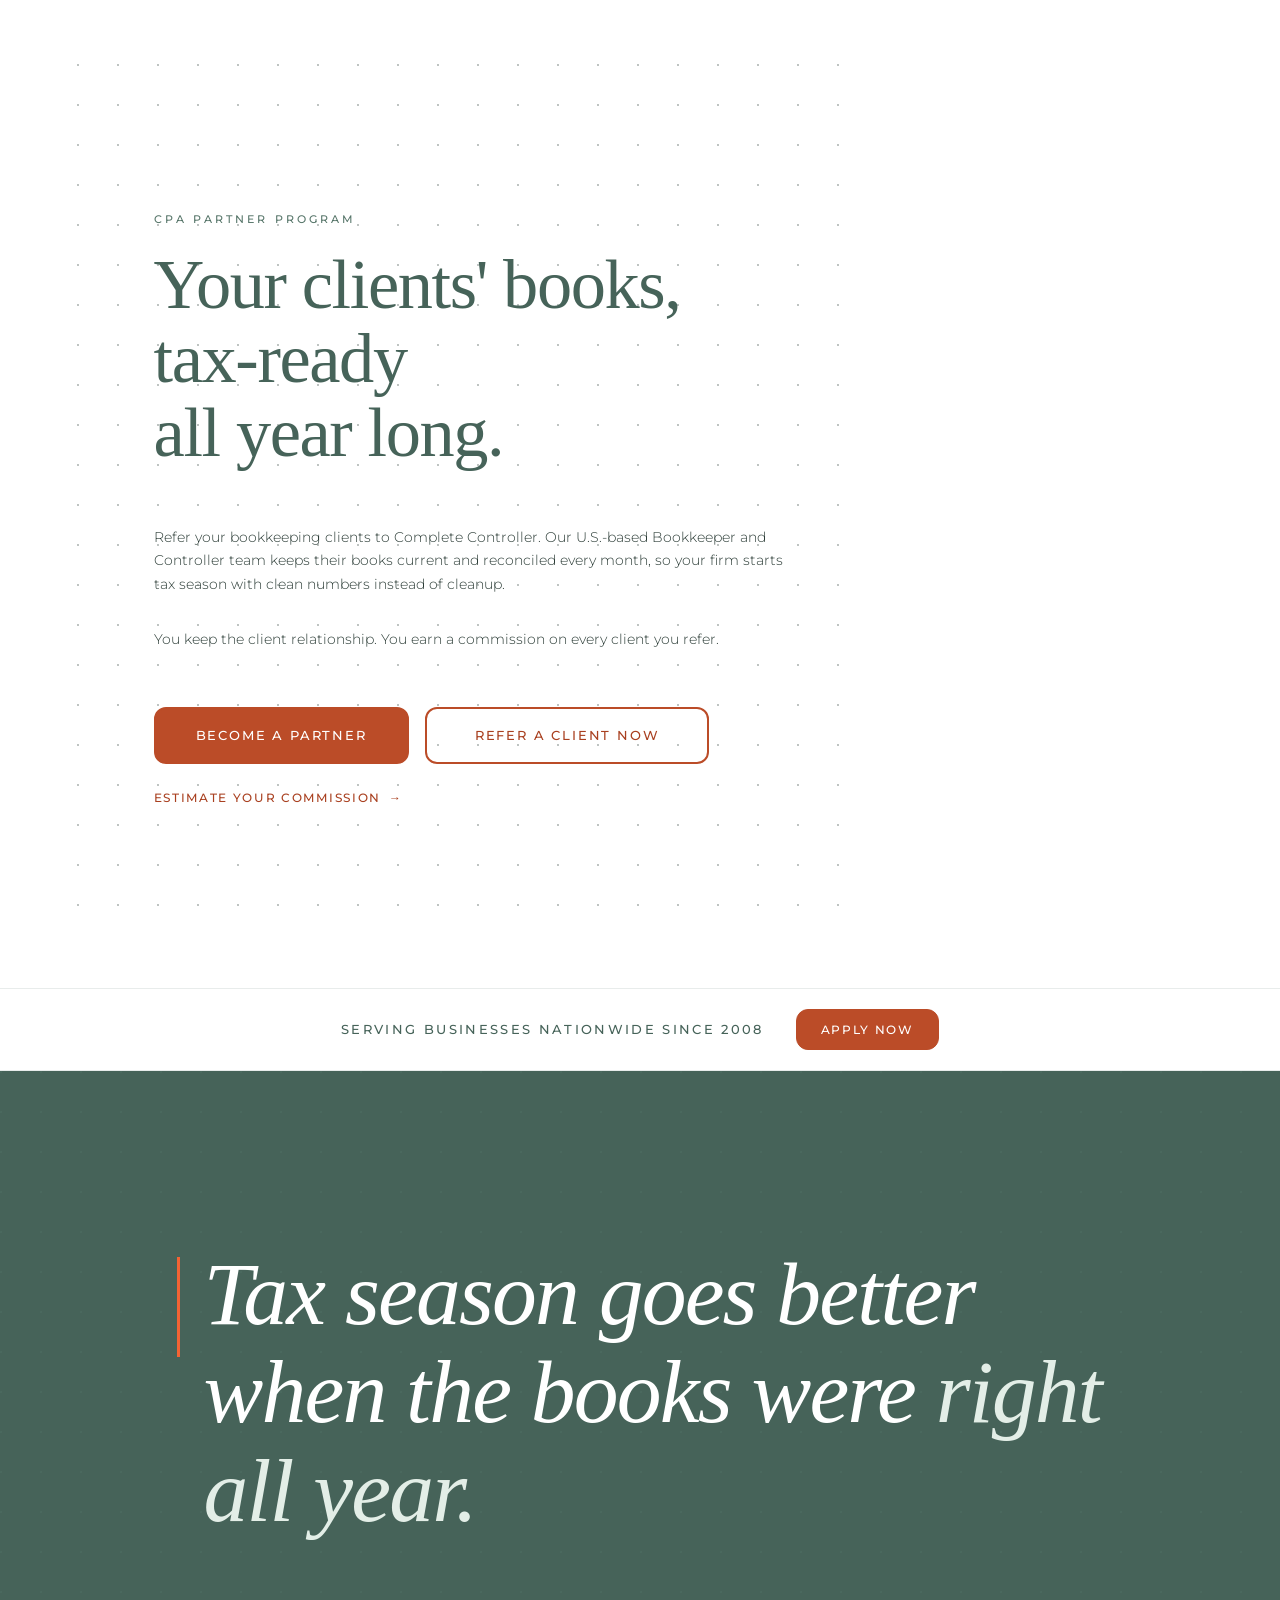
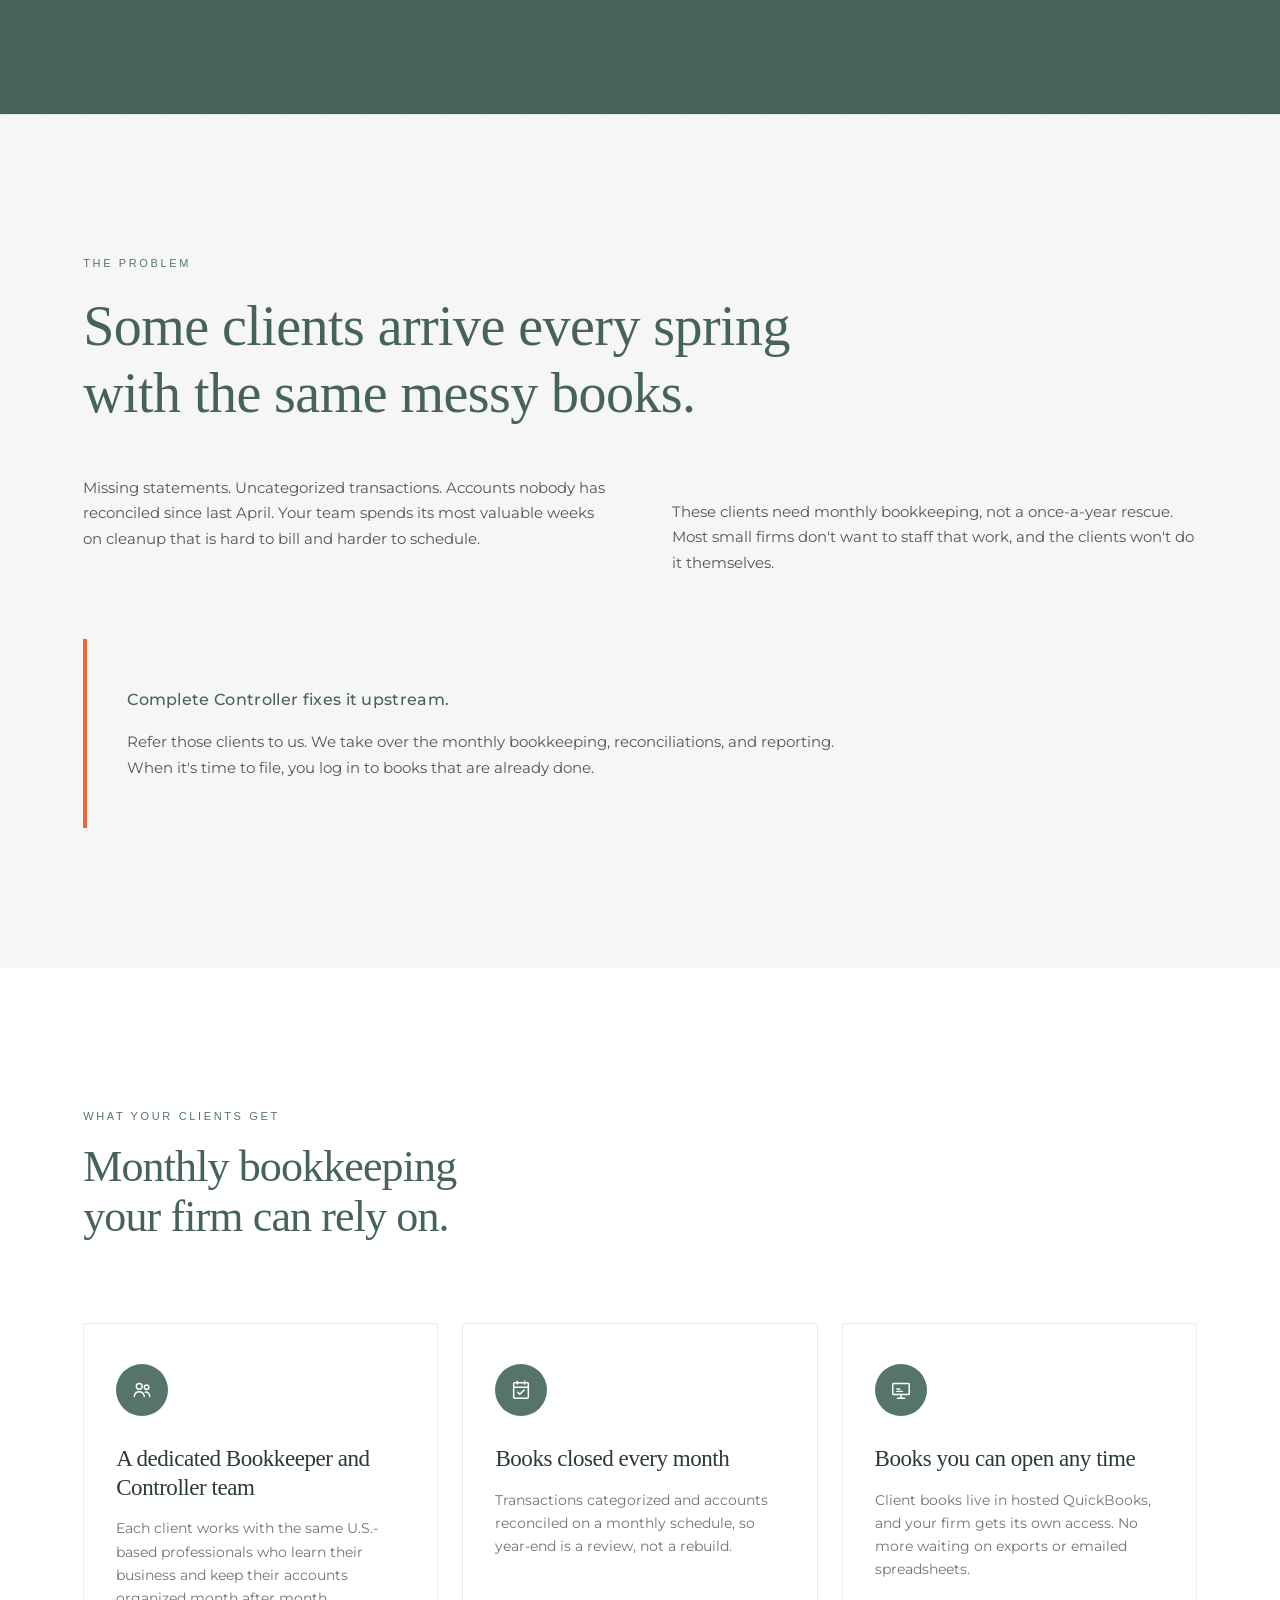
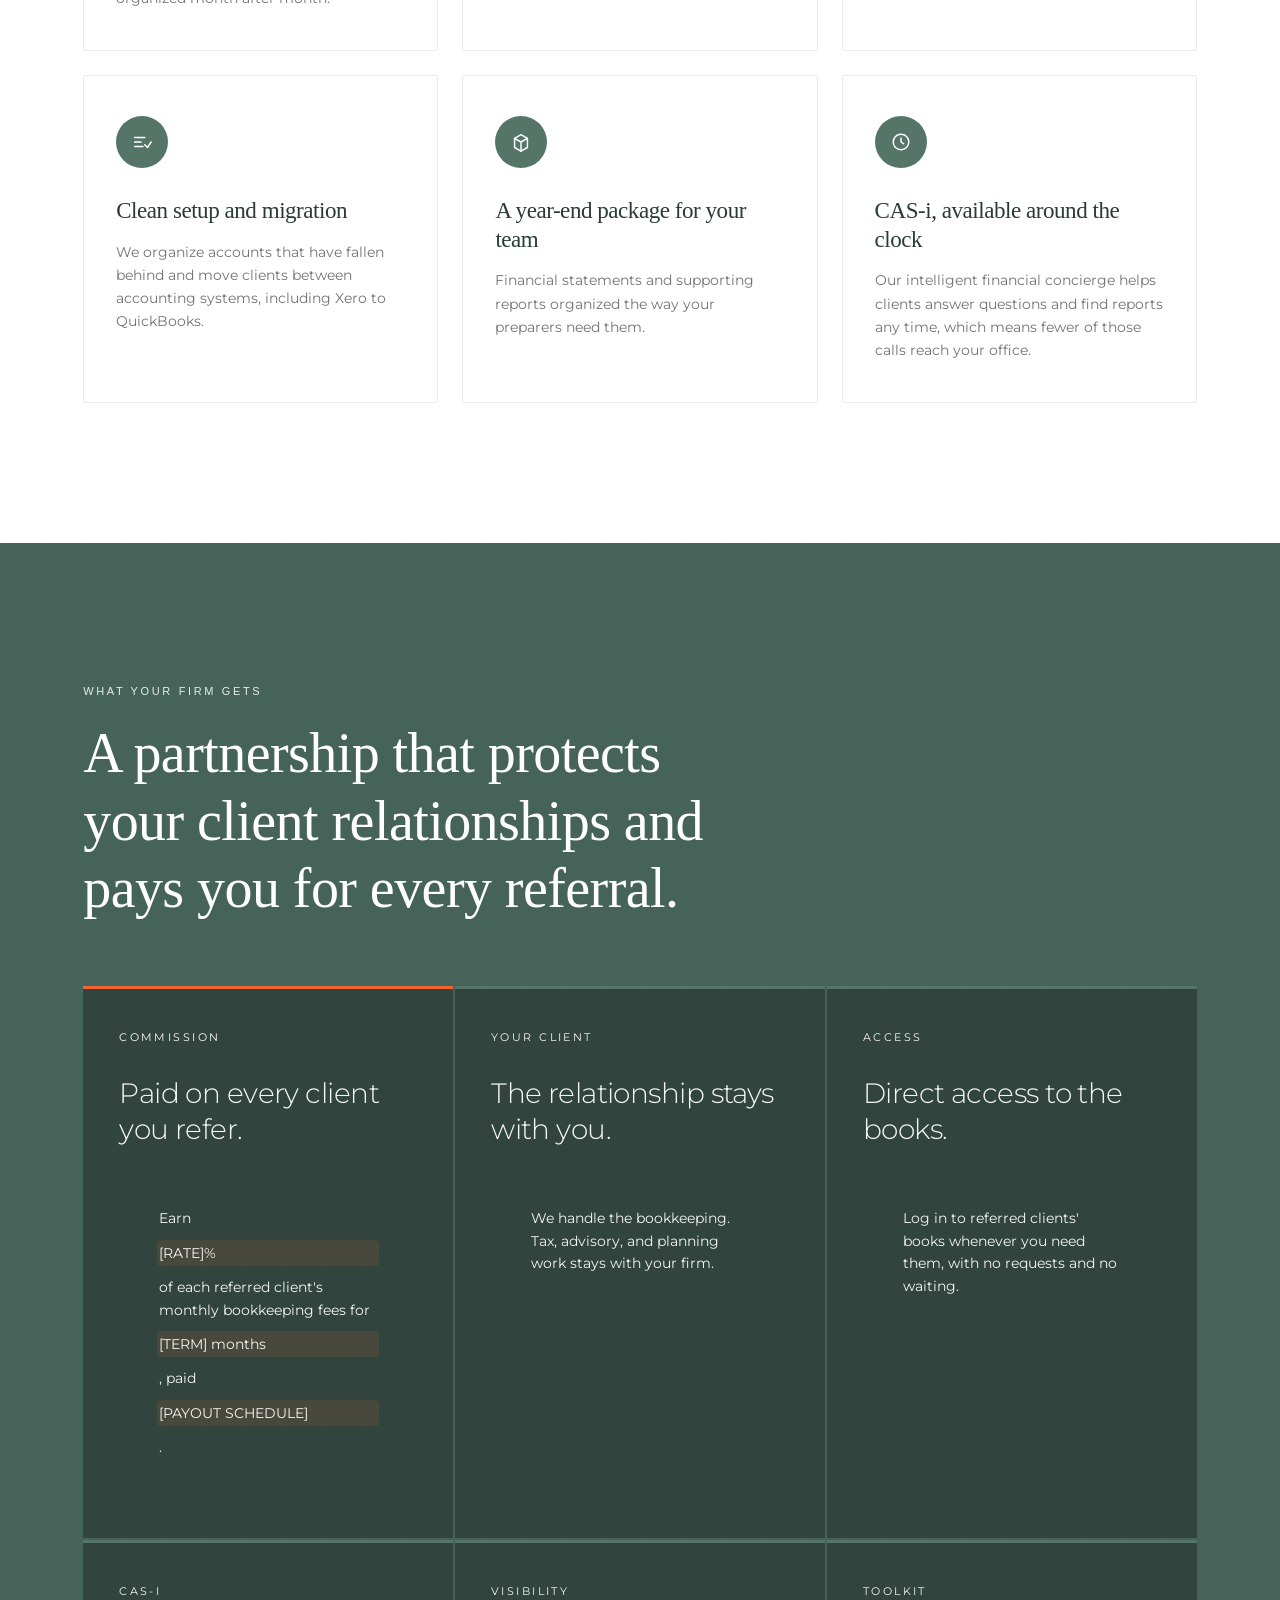
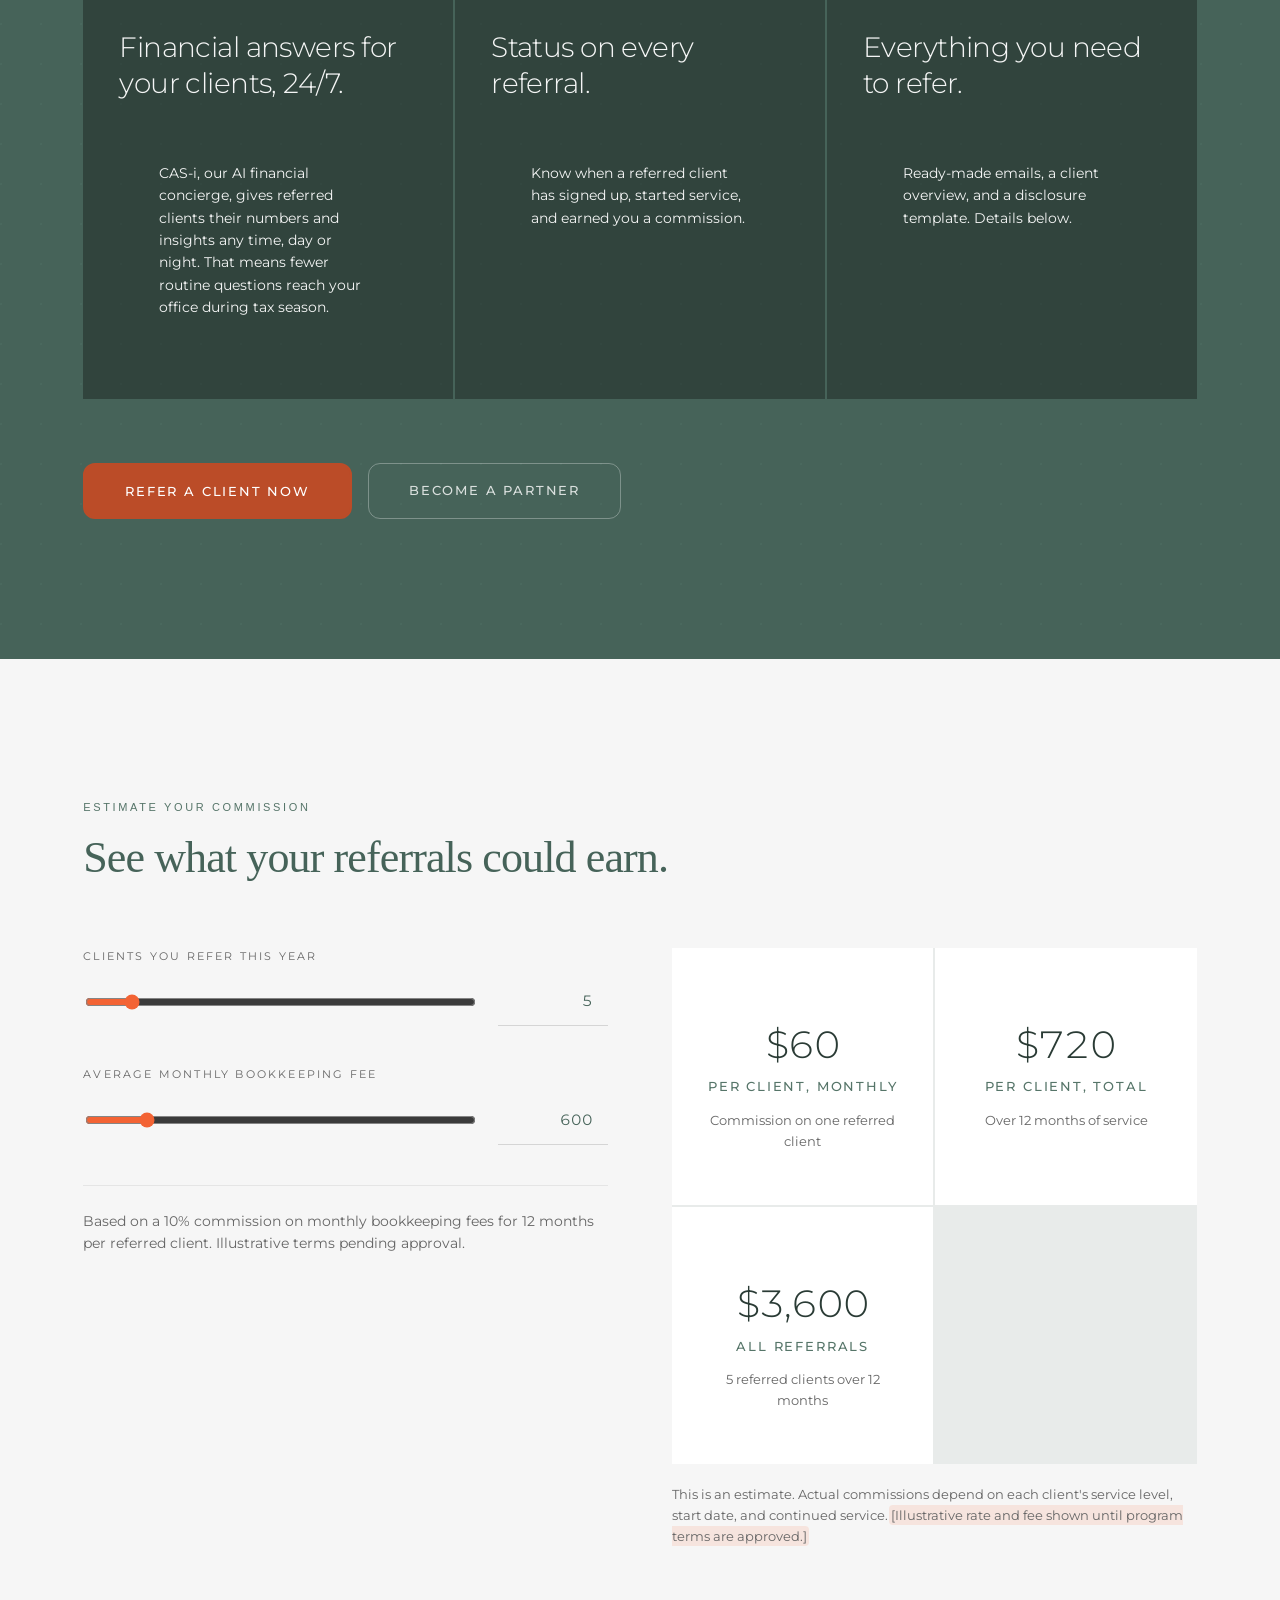
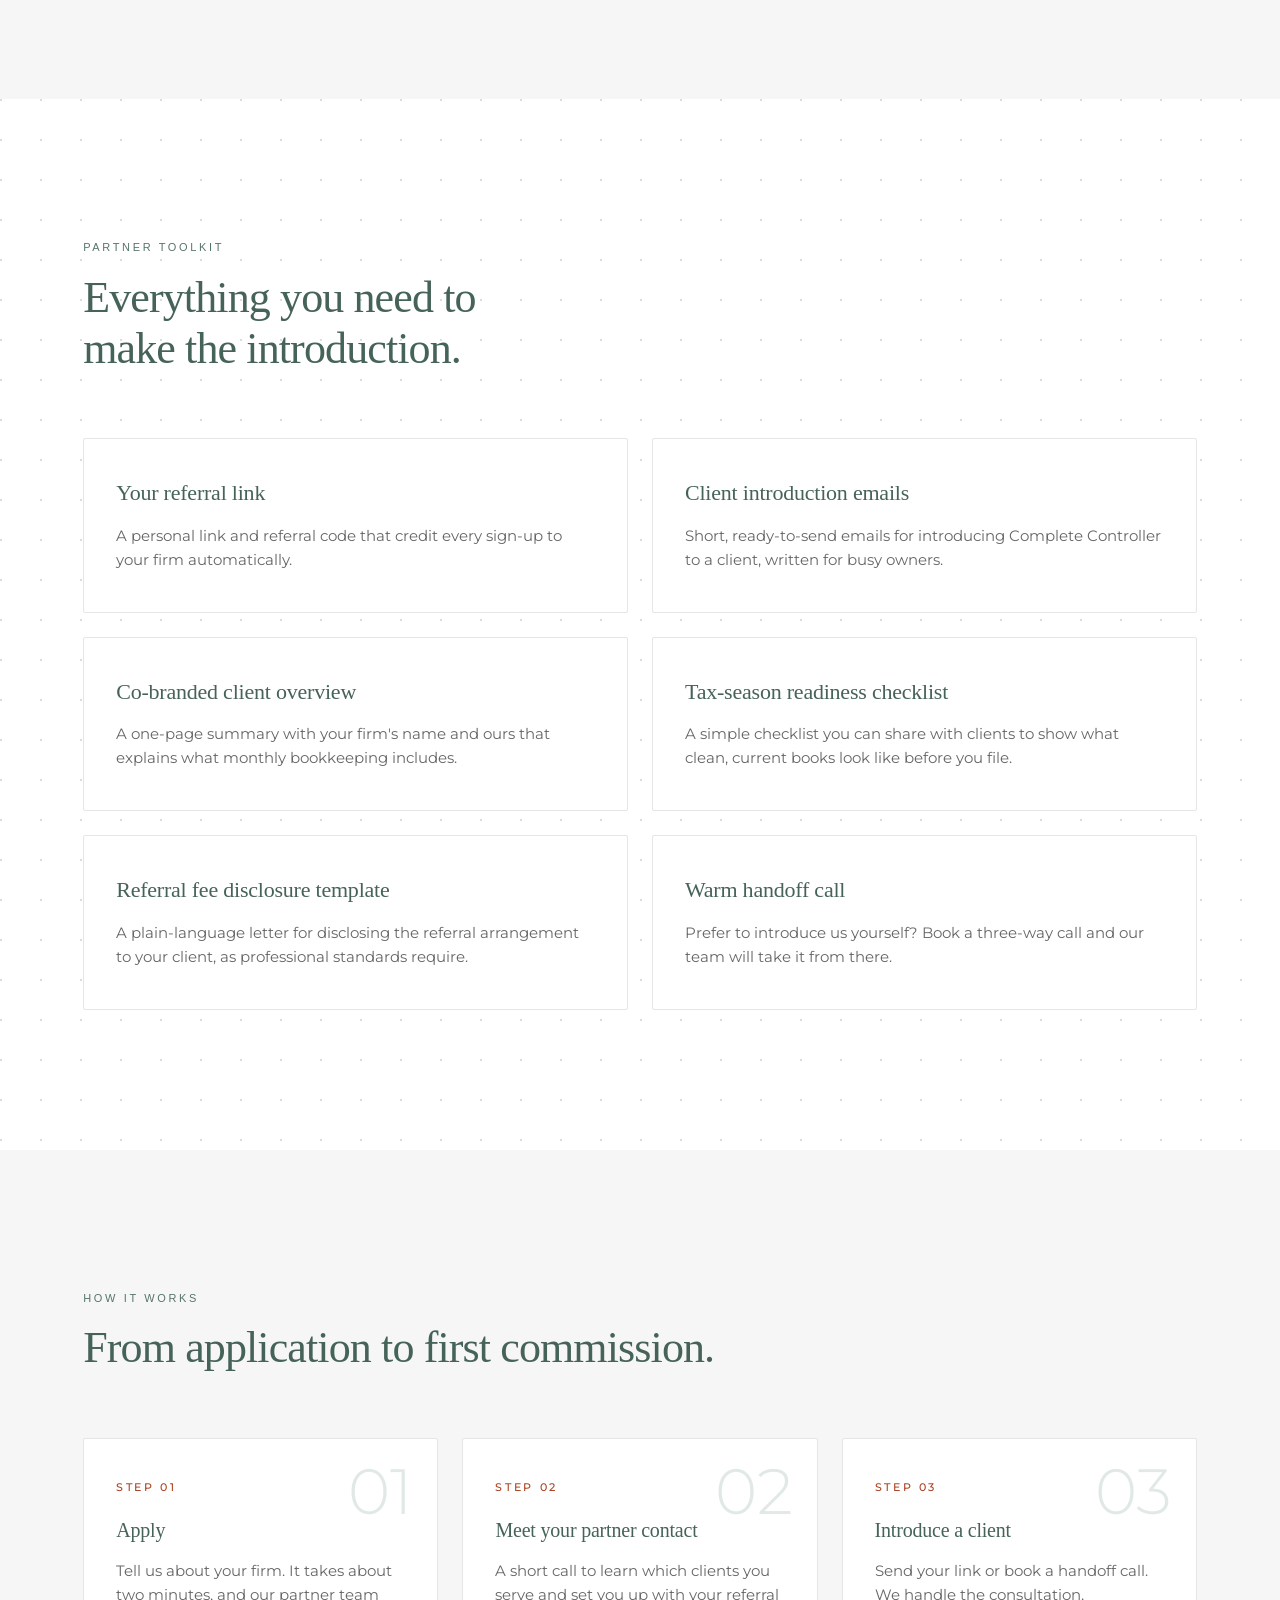
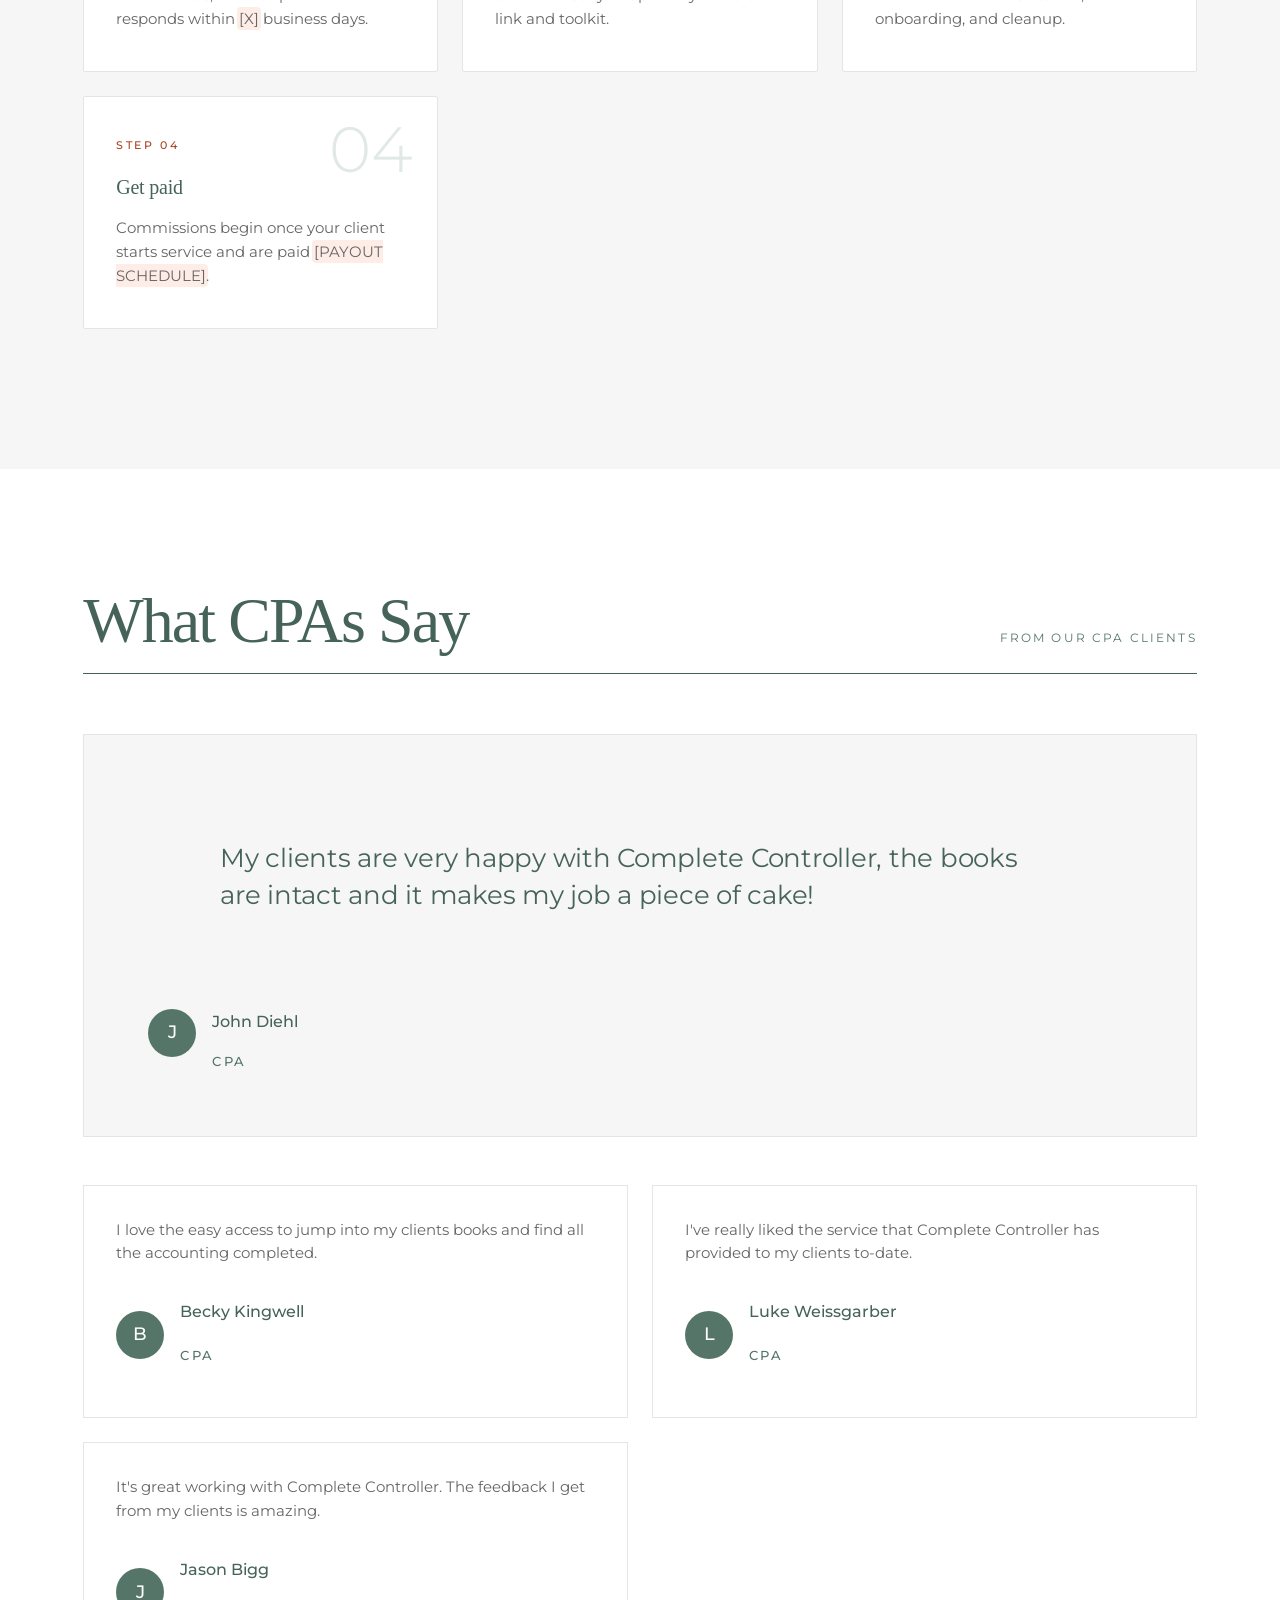
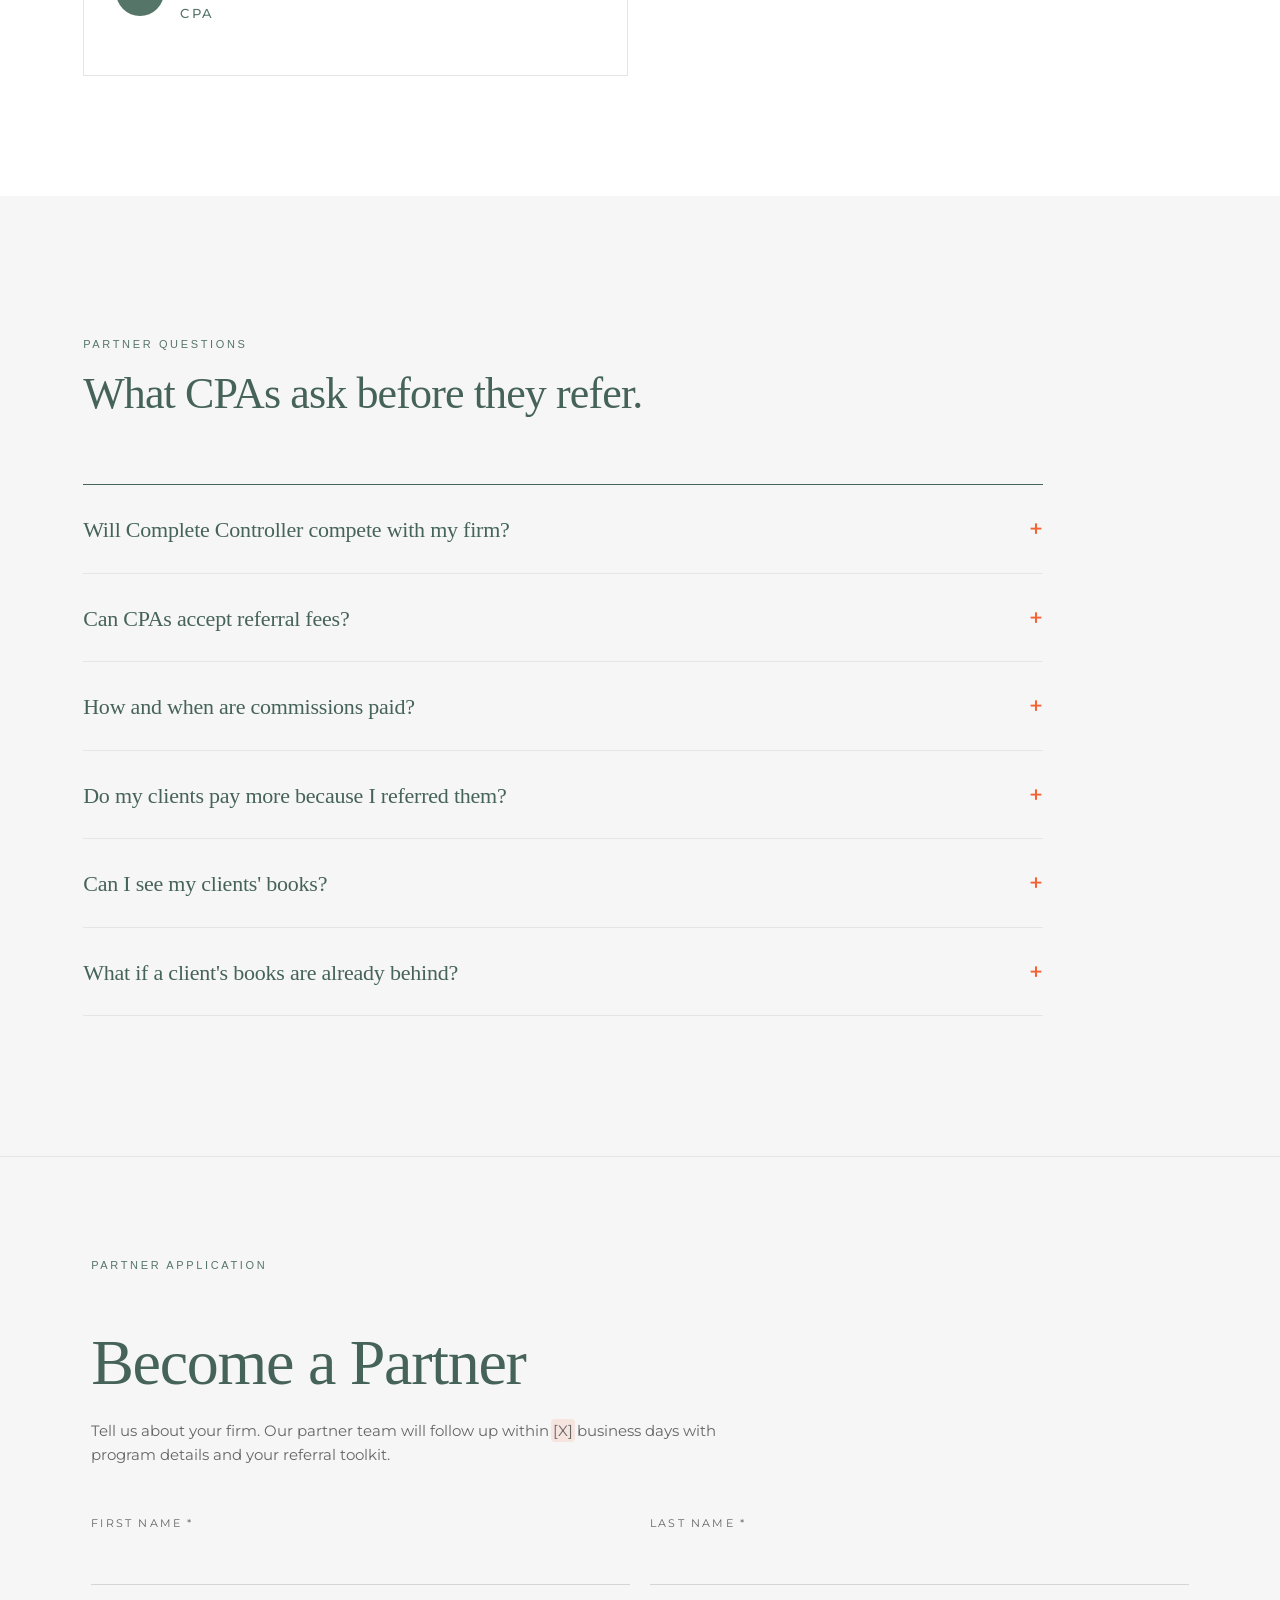
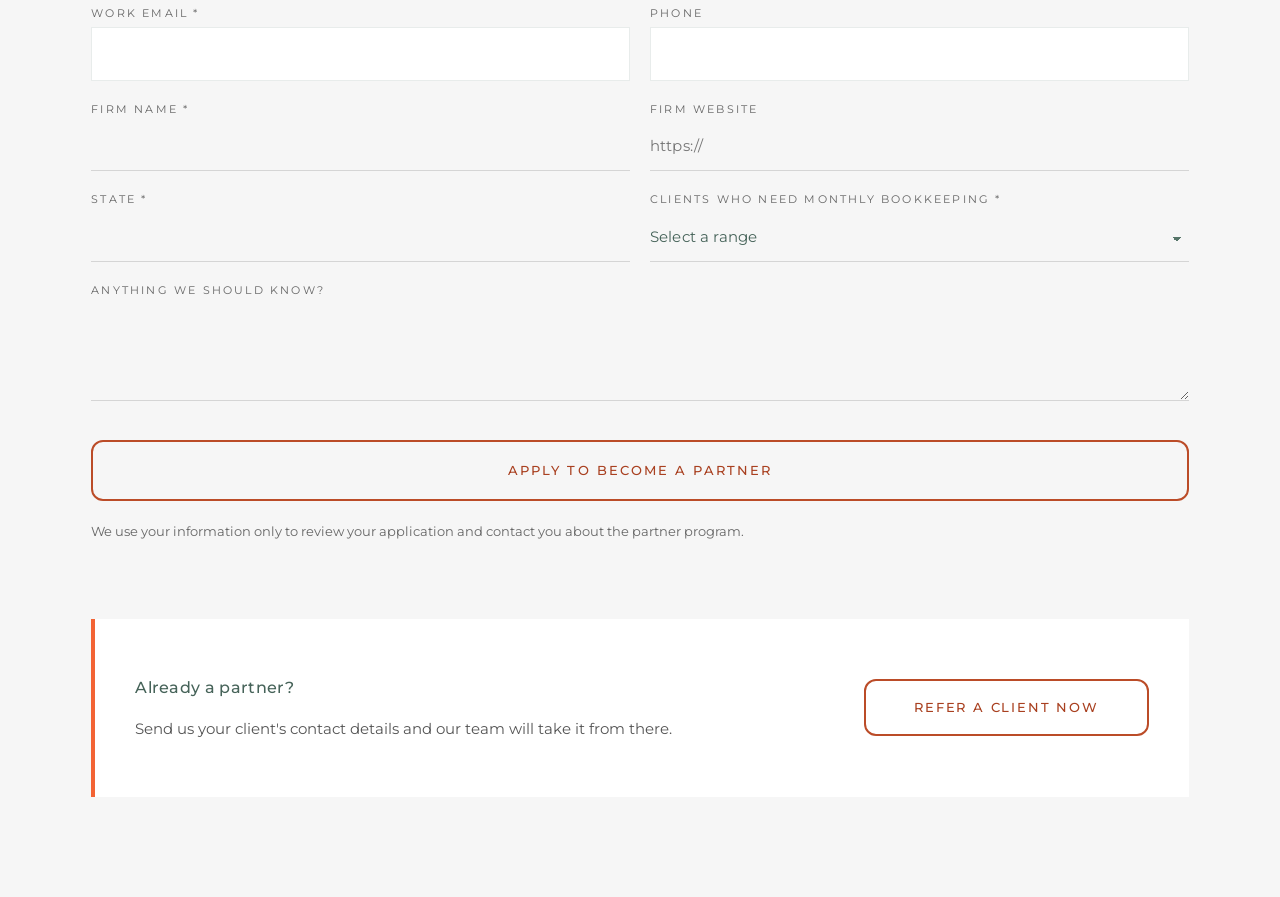
==== html/index.html @ 66a778a0 "Add HTML and WordPress delivery options" ====
<!doctype html>
<html lang="en">
<head>
<meta charset="utf-8">
<meta name="viewport" content="width=device-width, initial-scale=1">
<title>CPA Partners | Complete Controller</title>
<meta name="description" content="Complete Controller — CPA Partners.">
<link rel="stylesheet" href="assets/css/page.css">
<style>body{margin:0}</style>
</head>
<body>
<main id="cc-html-cc-landing-cpa-partners" class="cc-static-page wp-site-blocks">
<div class="wp-block-group is-layout-flow wp-block-group-is-layout-flow cc-starter-page cc-starter-page--cpa cc-cpa-page cc-page">

<section class="wp-block-group is-layout-flow wp-block-group-is-layout-flow cc-hero cc-hero--light">

<div class="cc-hero__content cc-section--dots" style="position:relative">
<span class="cc-hero__eyebrow">CPA Partner Program</span>
<h1 class="cc-h1">Your clients' books,<br class="hide-sm"/> tax-ready<br class="hide-sm"/> all year long.</h1>
<div class="cc-hero__copy">
<p class="cc-hero-copy">Refer your bookkeeping clients to Complete Controller. Our U.S.-based Bookkeeper and Controller team keeps their books current and reconciled every month, so your firm starts tax season with clean numbers instead of cleanup.</p>
<p class="cc-hero-copy">You keep the client relationship. You earn a commission on every client you refer.</p>
</div>
<div class="cc-btn-row">
<a class="cc-btn cc-btn--solid" href="#apply">Become a Partner</a>
<button class="cc-btn cc-btn--outline" data-refer="" type="button">Refer a Client Now</button>
</div>
<a class="cc-link" href="#estimate">Estimate your commission <span aria-hidden="true">→</span></a>
</div>

</section>


<section class="wp-block-group is-layout-flow wp-block-group-is-layout-flow cc-trust">

<div class="wp-block-group is-layout-flow wp-block-group-is-layout-flow cc-trust__inner">

<p class="cc-trust__text">Serving Businesses Nationwide Since 2008</p>


<a class="cc-btn cc-btn--small" href="#apply">Apply Now</a>

</div>

</section>


<section class="wp-block-group is-layout-flow wp-block-group-is-layout-flow cc-band cc-section--dots cc-section--green">

<div class="wp-block-group is-layout-flow wp-block-group-is-layout-flow cc-band__inner">

<div class="wp-block-group is-layout-flow wp-block-group-is-layout-flow cc-statement-wrap">

<div class="wp-block-group is-layout-flow wp-block-group-is-layout-flow cc-statement-bar">
</div>


<h2 class="wp-block-heading cc-statement">Tax season goes better when the books were <span class="cc-accent">right all year.</span></h2>

</div>

</div>

</section>


<section class="wp-block-group is-layout-flow wp-block-group-is-layout-flow cc-section cc-section--light">

<div class="wp-block-group is-layout-flow wp-block-group-is-layout-flow cc-container">

<p class="cc-eyebrow">The Problem</p>


<h2 class="wp-block-heading cc-h2">Some clients arrive every spring with the same messy books.</h2>


<div class="wp-block-group is-layout-flow wp-block-group-is-layout-flow cc-grid--text">

<p class="cc-body">Missing statements. Uncategorized transactions. Accounts nobody has reconciled since last April. Your team spends its most valuable weeks on cleanup that is hard to bill and harder to schedule.</p>


<p class="cc-body">These clients need monthly bookkeeping, not a once-a-year rescue. Most small firms don't want to staff that work, and the clients won't do it themselves.</p>

</div>


<div class="wp-block-group is-layout-flow wp-block-group-is-layout-flow cc-callout">

<p class="cc-callout__lead">Complete Controller fixes it upstream.</p>


<p class="cc-body cc-measure">Refer those clients to us. We take over the monthly bookkeeping, reconciliations, and reporting. When it's time to file, you log in to books that are already done.</p>

</div>

</div>

</section>


<section class="wp-block-group is-layout-flow wp-block-group-is-layout-flow cc-section">

<div class="wp-block-group is-layout-flow wp-block-group-is-layout-flow cc-container">

<div class="wp-block-group is-layout-flow wp-block-group-is-layout-flow cc-heading-block cc-heading-block--lg">

<p class="cc-eyebrow cc-eyebrow--tight">What Your Clients Get</p>


<h2 class="wp-block-heading cc-h2 cc-h2--compact">Monthly bookkeeping your firm can rely on.</h2>

</div>


<div class="wp-block-group is-layout-flow wp-block-group-is-layout-flow cc-grid cc-grid--300">

<div class="wp-block-group is-layout-flow wp-block-group-is-layout-flow cc-feature">

<div class="wp-block-group is-layout-flow wp-block-group-is-layout-flow cc-icon-circle">

<svg aria-hidden="true" viewbox="0 0 24 24"><circle cx="9" cy="8" r="3.2"></circle><path d="M3.5 19c.6-3.2 2.8-5 5.5-5s4.9 1.8 5.5 5"></path><circle cx="17" cy="9" r="2.4"></circle><path d="M15.5 14.3c2.6-.4 4.6 1.2 5 4.7"></path></svg>

</div>


<h3 class="wp-block-heading cc-h3 cc-h3--feature">A dedicated Bookkeeper and Controller team</h3>


<p>Each client works with the same U.S.-based professionals who learn their business and keep their accounts organized month after month.</p>

</div>


<div class="wp-block-group is-layout-flow wp-block-group-is-layout-flow cc-feature">

<div class="wp-block-group is-layout-flow wp-block-group-is-layout-flow cc-icon-circle">

<svg aria-hidden="true" viewbox="0 0 24 24"><rect height="17" rx="1" width="16" x="4" y="4"></rect><path d="M8 2.5v3M16 2.5v3M4 9h16M8.5 14.5l2.2 2.2 4.8-4.8"></path></svg>

</div>


<h3 class="wp-block-heading cc-h3 cc-h3--feature">Books closed every month</h3>


<p>Transactions categorized and accounts reconciled on a monthly schedule, so year-end is a review, not a rebuild.</p>

</div>


<div class="wp-block-group is-layout-flow wp-block-group-is-layout-flow cc-feature">

<div class="wp-block-group is-layout-flow wp-block-group-is-layout-flow cc-icon-circle">

<svg aria-hidden="true" viewbox="0 0 24 24"><rect height="12" rx="1" width="18" x="3" y="5"></rect><path d="M8 21h8M12 17v4M7.5 11h3M7.5 13.5h6"></path></svg>

</div>


<h3 class="wp-block-heading cc-h3 cc-h3--feature">Books you can open any time</h3>


<p>Client books live in hosted QuickBooks, and your firm gets its own access. No more waiting on exports or emailed spreadsheets.</p>

</div>


<div class="wp-block-group is-layout-flow wp-block-group-is-layout-flow cc-feature">

<div class="wp-block-group is-layout-flow wp-block-group-is-layout-flow cc-icon-circle">

<svg aria-hidden="true" viewbox="0 0 24 24"><path d="M4 7h11M4 12h7M4 17h9"></path><path d="M15 15l3 3 4-6"></path></svg>

</div>


<h3 class="wp-block-heading cc-h3 cc-h3--feature">Clean setup and migration</h3>


<p>We organize accounts that have fallen behind and move clients between accounting systems, including Xero to QuickBooks.</p>

</div>


<div class="wp-block-group is-layout-flow wp-block-group-is-layout-flow cc-feature">

<div class="wp-block-group is-layout-flow wp-block-group-is-layout-flow cc-icon-circle">

<svg aria-hidden="true" viewbox="0 0 24 24"><path d="M5 18V8l7-4 7 4v10l-7 4-7-4z"></path><path d="M12 12v10M5 8l7 4 7-4"></path></svg>

</div>


<h3 class="wp-block-heading cc-h3 cc-h3--feature">A year-end package for your team</h3>


<p>Financial statements and supporting reports organized the way your preparers need them.</p>

</div>


<div class="wp-block-group is-layout-flow wp-block-group-is-layout-flow cc-feature">

<div class="wp-block-group is-layout-flow wp-block-group-is-layout-flow cc-icon-circle">

<svg aria-hidden="true" viewbox="0 0 24 24"><circle cx="12" cy="12" r="8.5"></circle><path d="M12 7.5V12l3 2"></path></svg>

</div>


<h3 class="wp-block-heading cc-h3 cc-h3--feature">CAS-i, available around the clock</h3>


<p>Our intelligent financial concierge helps clients answer questions and find reports any time, which means fewer of those calls reach your office.</p>

</div>

</div>

</div>

</section>


<section class="wp-block-group is-layout-flow wp-block-group-is-layout-flow cc-section cc-section--green cc-section--dots">

<div class="wp-block-group is-layout-flow wp-block-group-is-layout-flow cc-container">

<div class="wp-block-group is-layout-flow wp-block-group-is-layout-flow cc-heading-block">

<p class="cc-eyebrow cc-eyebrow--on-dark">What Your Firm Gets</p>


<h2 class="wp-block-heading cc-h2 cc-h2--on-dark cc-h2--flush">A partnership that protects your client relationships and pays you for every referral.</h2>

</div>


<div class="wp-block-group is-layout-flow wp-block-group-is-layout-flow cc-mosaic">

<div class="wp-block-group is-layout-flow wp-block-group-is-layout-flow cc-tile cc-tile--orange">

<p class="cc-tile__label">Commission</p>


<p class="cc-tile__title">Paid on every client you refer.</p>


<p class="cc-tile__body">Earn <span class="tbd">[RATE]%</span> of each referred client's monthly bookkeeping fees for <span class="tbd">[TERM] months</span>, paid <span class="tbd">[PAYOUT SCHEDULE]</span>.</p>

</div>


<div class="wp-block-group is-layout-flow wp-block-group-is-layout-flow cc-tile">

<p class="cc-tile__label">Your Client</p>


<p class="cc-tile__title">The relationship stays with you.</p>


<p class="cc-tile__body">We handle the bookkeeping. Tax, advisory, and planning work stays with your firm.</p>

</div>


<div class="wp-block-group is-layout-flow wp-block-group-is-layout-flow cc-tile">

<p class="cc-tile__label">Access</p>


<p class="cc-tile__title">Direct access to the books.</p>


<p class="cc-tile__body">Log in to referred clients' books whenever you need them, with no requests and no waiting.</p>

</div>


<div class="wp-block-group is-layout-flow wp-block-group-is-layout-flow cc-tile">

<p class="cc-tile__label">CAS-i</p>


<p class="cc-tile__title">Financial answers for your clients, 24/7.</p>


<p class="cc-tile__body">CAS-i, our AI financial concierge, gives referred clients their numbers and insights any time, day or night. That means fewer routine questions reach your office during tax season.</p>

</div>


<div class="wp-block-group is-layout-flow wp-block-group-is-layout-flow cc-tile">

<p class="cc-tile__label">Visibility</p>


<p class="cc-tile__title">Status on every referral.</p>


<p class="cc-tile__body">Know when a referred client has signed up, started service, and earned you a commission.</p>

</div>


<div class="wp-block-group is-layout-flow wp-block-group-is-layout-flow cc-tile">

<p class="cc-tile__label">Toolkit</p>


<p class="cc-tile__title">Everything you need to refer.</p>


<p class="cc-tile__body">Ready-made emails, a client overview, and a disclosure template. Details below.</p>

</div>

</div>


<div class="wp-block-group is-layout-flow wp-block-group-is-layout-flow cc-btn-row mid-cta">

<button class="cc-btn cc-btn--solid" data-refer="" type="button">Refer a Client Now</button>


<a class="cc-btn cc-btn--ghost" href="#apply">Become a Partner</a>

</div>

</div>

</section>


<section id="estimate" class="wp-block-group is-layout-flow wp-block-group-is-layout-flow cc-section cc-section--light">

<div class="wp-block-group is-layout-flow wp-block-group-is-layout-flow cc-container">

<div class="wp-block-group is-layout-flow wp-block-group-is-layout-flow cc-heading-block">

<p class="cc-eyebrow cc-eyebrow--tight">Estimate Your Commission</p>


<h2 class="wp-block-heading cc-h2 cc-h2--compact">See what your referrals could earn.</h2>

</div>


<div class="wp-block-group is-layout-flow wp-block-group-is-layout-flow calc">

<div class="wp-block-group is-layout-flow wp-block-group-is-layout-flow calc__inputs">

<div class="wp-block-group is-layout-flow wp-block-group-is-layout-flow calc__field">

<label class="cc-field__label" for="clients-range"><span>Clients you refer this year</span></label>


<div class="wp-block-group is-layout-flow wp-block-group-is-layout-flow calc__row">

<input aria-label="Clients you refer this year" id="clients-range" max="40" min="1" step="1" type="range" value="5"/>


<input aria-label="Clients you refer this year, number" class="cc-input" id="clients-num" max="40" min="1" step="1" type="number" value="5"/>

</div>

</div>


<div class="wp-block-group is-layout-flow wp-block-group-is-layout-flow calc__field">

<label class="cc-field__label" for="fee-range"><span>Average monthly bookkeeping fee</span></label>


<div class="wp-block-group is-layout-flow wp-block-group-is-layout-flow calc__row">

<input aria-label="Average monthly bookkeeping fee" id="fee-range" max="3000" min="200" step="50" type="range" value="600"/>


<input aria-label="Average monthly bookkeeping fee, dollars" class="cc-input" id="fee-num" max="3000" min="200" step="50" type="number" value="600"/>

</div>

</div>


<p id="calc-terms" class="calc__terms"></p>

</div>


<div class="wp-block-group">

<div aria-live="polite" class="cc-mosaic cc-mosaic--220">
<div class="cc-stat"><p class="cc-stat__num" id="out-month">$0</p><p class="cc-stat__label">Per Client, Monthly</p><p class="cc-stat__desc">Commission on one referred client</p></div>
<div class="cc-stat"><p class="cc-stat__num" id="out-client">$0</p><p class="cc-stat__label">Per Client, Total</p><p class="cc-stat__desc" id="out-client-desc">Over the commission term</p></div>
<div class="cc-stat"><p class="cc-stat__num" id="out-total">$0</p><p class="cc-stat__label">All Referrals</p><p class="cc-stat__desc" id="out-total-desc">Total over the commission term</p></div>
</div>


<p class="cc-fineprint">This is an estimate. Actual commissions depend on each client's service level, start date, and continued service. <span class="tbd">[Illustrative rate and fee shown until program terms are approved.]</span></p>

</div>

</div>

</div>

</section>


<section class="wp-block-group is-layout-flow wp-block-group-is-layout-flow cc-section cc-section--dots">

<div class="wp-block-group is-layout-flow wp-block-group-is-layout-flow cc-container">

<div class="wp-block-group is-layout-flow wp-block-group-is-layout-flow cc-heading-block">

<p class="cc-eyebrow cc-eyebrow--tight">Partner Toolkit</p>


<h2 class="wp-block-heading cc-h2 cc-h2--compact">Everything you need to make the introduction.</h2>

</div>


<div class="wp-block-group is-layout-flow wp-block-group-is-layout-flow cc-grid">

<div class="wp-block-group is-layout-flow wp-block-group-is-layout-flow cc-card cc-card--auto">

<h3 class="wp-block-heading cc-h3">Your referral link</h3>


<p>A personal link and referral code that credit every sign-up to your firm automatically.</p>

</div>


<div class="wp-block-group is-layout-flow wp-block-group-is-layout-flow cc-card cc-card--auto">

<h3 class="wp-block-heading cc-h3">Client introduction emails</h3>


<p>Short, ready-to-send emails for introducing Complete Controller to a client, written for busy owners.</p>

</div>


<div class="wp-block-group is-layout-flow wp-block-group-is-layout-flow cc-card cc-card--auto">

<h3 class="wp-block-heading cc-h3">Co-branded client overview</h3>


<p>A one-page summary with your firm's name and ours that explains what monthly bookkeeping includes.</p>

</div>


<div class="wp-block-group is-layout-flow wp-block-group-is-layout-flow cc-card cc-card--auto">

<h3 class="wp-block-heading cc-h3">Tax-season readiness checklist</h3>


<p>A simple checklist you can share with clients to show what clean, current books look like before you file.</p>

</div>


<div class="wp-block-group is-layout-flow wp-block-group-is-layout-flow cc-card cc-card--auto">

<h3 class="wp-block-heading cc-h3">Referral fee disclosure template</h3>


<p>A plain-language letter for disclosing the referral arrangement to your client, as professional standards require.</p>

</div>


<div class="wp-block-group is-layout-flow wp-block-group-is-layout-flow cc-card cc-card--auto">

<h3 class="wp-block-heading cc-h3">Warm handoff call</h3>


<p>Prefer to introduce us yourself? Book a three-way call and our team will take it from there.</p>

</div>

</div>

</div>

</section>


<section class="wp-block-group is-layout-flow wp-block-group-is-layout-flow cc-section cc-section--light">

<div class="wp-block-group is-layout-flow wp-block-group-is-layout-flow cc-container">

<div class="wp-block-group is-layout-flow wp-block-group-is-layout-flow cc-heading-block">

<p class="cc-eyebrow cc-eyebrow--tight">How It Works</p>


<h2 class="wp-block-heading cc-h2 cc-h2--compact">From application to first commission.</h2>

</div>


<div class="wp-block-group is-layout-flow wp-block-group-is-layout-flow cc-grid cc-grid--280">

<div class="wp-block-group is-layout-flow wp-block-group-is-layout-flow cc-step">

<span aria-hidden="true" class="cc-step__num">01</span>


<p class="cc-step__label">Step 01</p>


<h3 class="wp-block-heading cc-h3 cc-h3--step">Apply</h3>


<p>Tell us about your firm. It takes about two minutes, and our partner team responds within <span class="tbd">[X]</span> business days.</p>

</div>


<div class="wp-block-group is-layout-flow wp-block-group-is-layout-flow cc-step">

<span aria-hidden="true" class="cc-step__num">02</span>


<p class="cc-step__label">Step 02</p>


<h3 class="wp-block-heading cc-h3 cc-h3--step">Meet your partner contact</h3>


<p>A short call to learn which clients you serve and set you up with your referral link and toolkit.</p>

</div>


<div class="wp-block-group is-layout-flow wp-block-group-is-layout-flow cc-step">

<span aria-hidden="true" class="cc-step__num">03</span>


<p class="cc-step__label">Step 03</p>


<h3 class="wp-block-heading cc-h3 cc-h3--step">Introduce a client</h3>


<p>Send your link or book a handoff call. We handle the consultation, onboarding, and cleanup.</p>

</div>


<div class="wp-block-group is-layout-flow wp-block-group-is-layout-flow cc-step">

<span aria-hidden="true" class="cc-step__num">04</span>


<p class="cc-step__label">Step 04</p>


<h3 class="wp-block-heading cc-h3 cc-h3--step">Get paid</h3>


<p>Commissions begin once your client starts service and are paid <span class="tbd">[PAYOUT SCHEDULE]</span>.</p>

</div>

</div>

</div>

</section>


<section class="wp-block-group is-layout-flow wp-block-group-is-layout-flow cc-section cc-section--tight">

<div class="wp-block-group is-layout-flow wp-block-group-is-layout-flow cc-container">

<div class="wp-block-group is-layout-flow wp-block-group-is-layout-flow cc-ledger-head">

<h2 class="wp-block-heading cc-h2 cc-h2--ledger">What CPAs Say</h2>


<span class="cc-ledger-head__tag">From Our CPA Clients</span>

</div>


<div class="wp-block-group is-layout-flow wp-block-group-is-layout-flow cc-quote-card">

<blockquote class="cc-quote">My clients are very happy with Complete Controller, the books are intact and it makes my job a piece of cake!</blockquote>


<div class="wp-block-group is-layout-flow wp-block-group-is-layout-flow cc-person">

<div aria-hidden="true" class="cc-avatar">J</div>


<div class="wp-block-group">

<p class="cc-person__name">John Diehl</p>


<p class="cc-person__role">CPA</p>

</div>

</div>

</div>


<div class="wp-block-group is-layout-flow wp-block-group-is-layout-flow cc-grid">

<div class="wp-block-group is-layout-flow wp-block-group-is-layout-flow cc-quote-sm">

<p>I love the easy access to jump into my clients books and find all the accounting completed.</p>


<div class="wp-block-group is-layout-flow wp-block-group-is-layout-flow cc-person">

<div aria-hidden="true" class="cc-avatar">B</div>


<div class="wp-block-group">

<p class="cc-person__name">Becky Kingwell</p>


<p class="cc-person__role">CPA</p>

</div>

</div>

</div>


<div class="wp-block-group is-layout-flow wp-block-group-is-layout-flow cc-quote-sm">

<p>I've really liked the service that Complete Controller has provided to my clients to-date.</p>


<div class="wp-block-group is-layout-flow wp-block-group-is-layout-flow cc-person">

<div aria-hidden="true" class="cc-avatar">L</div>


<div class="wp-block-group">

<p class="cc-person__name">Luke Weissgarber</p>


<p class="cc-person__role">CPA</p>

</div>

</div>

</div>


<div class="wp-block-group is-layout-flow wp-block-group-is-layout-flow cc-quote-sm">

<p>It's great working with Complete Controller. The feedback I get from my clients is amazing.</p>


<div class="wp-block-group is-layout-flow wp-block-group-is-layout-flow cc-person">

<div aria-hidden="true" class="cc-avatar">J</div>


<div class="wp-block-group">

<p class="cc-person__name">Jason Bigg</p>


<p class="cc-person__role">CPA</p>

</div>

</div>

</div>

</div>

</div>

</section>


<section class="wp-block-group is-layout-flow wp-block-group-is-layout-flow cc-section cc-section--light">

<div class="wp-block-group is-layout-flow wp-block-group-is-layout-flow cc-container">

<div class="wp-block-group is-layout-flow wp-block-group-is-layout-flow cc-heading-block">

<p class="cc-eyebrow cc-eyebrow--tight">Partner Questions</p>


<h2 class="wp-block-heading cc-h2 cc-h2--compact">What CPAs ask before they refer.</h2>

</div>


<div class="wp-block-group is-layout-flow wp-block-group-is-layout-flow faq">

<details>
<summary>Will Complete Controller compete with my firm?</summary>
<p class="cc-body">No. We provide bookkeeping and controller services. Tax preparation, planning, and advisory work stays with you, and we send tax questions back to your firm. <span class="tbd">[CONFIRM: Complete Controller does not offer tax preparation to referred clients]</span></p>
</details>


<details>
<summary>Can CPAs accept referral fees?</summary>
<p class="cc-body">In most cases, yes. The AICPA Code of Professional Conduct requires you to disclose referral fees to your client, and it does not allow commissions from clients you perform attest work for, such as audits and reviews. State board rules vary, so check yours. Our toolkit includes a disclosure letter template. <span class="tbd">[OPTIONAL: If you would rather not accept a fee, we can apply it as a discount on your client's service.]</span></p>
</details>


<details>
<summary>How and when are commissions paid?</summary>
<p class="cc-body">You earn <span class="tbd">[RATE]%</span> of each referred client's monthly bookkeeping fees for <span class="tbd">[TERM] months</span>. Payments go out <span class="tbd">[PAYOUT SCHEDULE AND METHOD]</span>, with a statement showing each client and amount.</p>
</details>


<details>
<summary>Do my clients pay more because I referred them?</summary>
<p class="cc-body">No. Referred clients pay the same published rates as every other client. Your commission comes from Complete Controller. <span class="tbd">[CONFIRM]</span></p>
</details>


<details>
<summary>Can I see my clients' books?</summary>
<p class="cc-body">Yes. With your client's permission, your firm gets access to their hosted books, so you can review the numbers and pull what you need during tax season without waiting on anyone.</p>
</details>


<details>
<summary>What if a client's books are already behind?</summary>
<p class="cc-body">That's often why CPAs refer them. We organize and catch up the accounts first, then keep them current every month after that. <span class="tbd">[CONFIRM: catch-up work pricing]</span></p>
</details>

</div>

</div>

</section>


<section class="cc-section--light" id="apply" style="border-top:1px solid var(--cc-border)">
<div class="cc-container--narrow form-band">
<p class="cc-eyebrow">Partner Application</p>
<h2 class="cc-h2 cc-h2--display">Become a Partner</h2>
<p class="form-intro">Tell us about your firm. Our partner team will follow up within <span class="tbd">[X]</span> business days with program details and your referral toolkit.</p>
<form class="cc-form" id="apply-form" novalidate="">
<div class="cc-form__row">
<label class="cc-field" for="f-first"><span class="cc-field__label">First name *</span><input autocomplete="given-name" class="cc-input" id="f-first" name="firstname" required=""/></label>
<label class="cc-field" for="f-last"><span class="cc-field__label">Last name *</span><input autocomplete="family-name" class="cc-input" id="f-last" name="lastname" required=""/></label>
</div>
<div class="cc-form__row">
<label class="cc-field" for="f-email"><span class="cc-field__label">Work email *</span><input autocomplete="email" class="cc-input" data-work="" id="f-email" name="email" required="" type="email"/></label>
<label class="cc-field" for="f-phone"><span class="cc-field__label">Phone</span><input autocomplete="tel" class="cc-input" id="f-phone" name="phone" type="tel"/></label>
</div>
<div class="cc-form__row">
<label class="cc-field" for="f-firm"><span class="cc-field__label">Firm name *</span><input autocomplete="organization" class="cc-input" id="f-firm" name="company" required=""/></label>
<label class="cc-field" for="f-site"><span class="cc-field__label">Firm website</span><input autocomplete="url" class="cc-input" id="f-site" name="website" placeholder="https://" type="url"/></label>
</div>
<div class="cc-form__row">
<label class="cc-field" for="f-state"><span class="cc-field__label">State *</span><input autocomplete="address-level1" class="cc-input" id="f-state" name="state" required=""/></label>
<label class="cc-field" for="f-count"><span class="cc-field__label">Clients who need monthly bookkeeping *</span>
<select class="cc-input" id="f-count" name="referral_potential" required="">
<option value="">Select a range</option><option>1 to 5</option><option>6 to 15</option><option>16 to 40</option><option>More than 40</option>
</select></label>
</div>
<label class="cc-field" for="f-notes"><span class="cc-field__label">Anything we should know?</span><textarea class="cc-input" id="f-notes" name="message" rows="3"></textarea></label>
<input aria-hidden="true" autocomplete="off" id="f-hp" name="company_fax" style="position:absolute;left:-9999px;width:1px;height:1px" tabindex="-1" type="text"/>
<button class="cc-btn cc-btn--outline" type="submit">Apply to Become a Partner</button>
<p class="cc-fineprint" style="margin-top:0">We use your information only to review your application and contact you about the partner program.</p>
</form>
<div class="form-done" hidden="" id="apply-done" tabindex="-1">
<h3 class="cc-h3">Thanks. Your application is in.</h3>
<p class="cc-body">Our partner team will contact you within <span class="tbd">[X]</span> business days. In the meantime, you can reach us at 866-443-8879.</p>
<p class="cc-fineprint">Preview only: this draft does not send submissions anywhere yet.</p>
</div>
<div class="already-partner">
<div><p class="cc-callout__lead">Already a partner?</p><p class="cc-body">Send us your client's contact details and our team will take it from there.</p></div>
<button class="cc-btn cc-btn--outline" data-refer="" type="button">Refer a Client Now</button>
</div>
</div>
</section>


<dialog aria-labelledby="refer-title" class="refer-dialog" id="refer-dialog">
<button aria-label="Close referral form" class="refer-close" data-close-refer="" type="button">×</button>
<div class="refer-dialog__inner">
<p class="cc-eyebrow cc-eyebrow--tight">Client Referral</p>
<h2 class="cc-h2 cc-h2--compact" id="refer-title">Refer a Client</h2>
<p class="form-intro">Share your client's contact details and our team will follow up to schedule a consultation. We'll keep you posted on their progress.</p>
<form class="cc-form" id="refer-form" novalidate="">
<fieldset class="refer-set"><legend class="cc-eyebrow">Your Details</legend>
<div class="refer-fields">
<div class="cc-form__row">
<label class="cc-field" for="r-name"><span class="cc-field__label">Your name *</span><input autocomplete="name" class="cc-input" id="r-name" name="referrer_name" required=""/></label>
<label class="cc-field" for="r-firm"><span class="cc-field__label">Firm name *</span><input autocomplete="organization" class="cc-input" id="r-firm" name="referrer_firm" required=""/></label>
</div>
<div class="cc-form__row">
<label class="cc-field" for="r-email"><span class="cc-field__label">Your work email *</span><input autocomplete="email" class="cc-input" data-work="" id="r-email" name="referrer_email" required="" type="email"/></label>
<label class="cc-field" for="r-phone"><span class="cc-field__label">Your phone</span><input autocomplete="tel" class="cc-input" id="r-phone" name="referrer_phone" type="tel"/></label>
</div>
</div>
</fieldset>
<fieldset class="refer-set" style="margin-top:20px"><legend class="cc-eyebrow">Your Client</legend>
<div class="refer-fields">
<div class="cc-form__row">
<label class="cc-field" for="c-name"><span class="cc-field__label">Client name *</span><input autocomplete="off" class="cc-input" id="c-name" name="client_name" required=""/></label>
<label class="cc-field" for="c-business"><span class="cc-field__label">Business name *</span><input autocomplete="off" class="cc-input" id="c-business" name="client_business" required=""/></label>
</div>
<div class="cc-form__row">
<label class="cc-field" for="c-email"><span class="cc-field__label">Client email *</span><input autocomplete="off" class="cc-input" id="c-email" name="client_email" required="" type="email"/></label>
<label class="cc-field" for="c-phone"><span class="cc-field__label">Client phone</span><input autocomplete="off" class="cc-input" id="c-phone" name="client_phone" type="tel"/></label>
</div>
<div class="cc-form__row">
<label class="cc-field" for="c-reach"><span class="cc-field__label">Best way to reach them</span>
<select class="cc-input" id="c-reach" name="client_contact_pref"><option>Phone or email</option><option>Phone</option><option>Email</option></select></label>
<label class="cc-field" for="c-need"><span class="cc-field__label">What they need</span>
<select class="cc-input" id="c-need" name="client_need"><option>Not sure yet</option><option>Monthly bookkeeping</option><option>Catch-up on books that are behind</option><option>Move to a new accounting system</option></select></label>
</div>
<label class="cc-field" for="c-notes"><span class="cc-field__label">Anything we should know about this client?</span><textarea class="cc-input" id="c-notes" name="client_notes" rows="3"></textarea></label>
</div>
</fieldset>
<label class="cc-check" for="c-consent"><input id="c-consent" name="client_consent" required="" type="checkbox"/><span>My client knows Complete Controller will be contacting them. *</span></label>
<input aria-hidden="true" autocomplete="off" id="r-hp" name="referrer_fax" style="position:absolute;left:-9999px;width:1px;height:1px" tabindex="-1" type="text"/>
<button class="cc-btn cc-btn--outline" type="submit">Submit Referral</button>
</form>
<div class="form-done" hidden="" id="refer-done" tabindex="-1">
<h3 class="cc-h3">Thanks. Your referral is in.</h3>
<p class="cc-body">Our team will reach out to your client within <span class="tbd">[X]</span> business days and let you know once we've connected.</p>
<p class="cc-fineprint">Preview only: referrals are not sent anywhere in this draft.</p>
<div class="cc-btn-row" style="margin-top:24px"><button class="cc-btn cc-btn--outline cc-btn--outline-sm" data-close-refer="" type="button">Close</button></div>
</div>
</div>
</dialog>

</div>
</main>
<script src="assets/js/page.js" defer></script>
<script src="assets/js/cpa-partners.js" defer></script>
</body>
</html>
---- html/assets/css/page.css ----
#cc-html-cc-landing-cpa-partners :where(.is-layout-flow) > * { margin-block-start:0; margin-block-end:0; }
/* WordPress global styles reset the browser's default body margin. */
#cc-html-cc-landing-cpa-partners { margin: 0; }
#cc-html-cc-landing-cpa-partners *,
#cc-html-cc-landing-cpa-partners *::before,
#cc-html-cc-landing-cpa-partners *::after { box-sizing: border-box; }
@font-face{font-family:"Montserrat";font-weight:100 900;font-style:normal;font-display:swap;src:url("../fonts/montserrat-var.woff2") format("woff2")}
@font-face{font-family:"Cormorant Garamond";font-weight:300 700;font-style:normal;font-display:swap;src:url("../fonts/cormorant-var.woff2") format("woff2")}
@font-face{font-family:"Cormorant Garamond";font-weight:300 700;font-style:italic;font-display:swap;src:url("../fonts/cormorant-var-italic.woff2") format("woff2")}
#cc-html-cc-landing-cpa-partners {
--wp--preset--color--white: #ffffff;
--wp--preset--color--cc-light: #f6f6f6;
--wp--preset--color--cc-tint: #f0f4f2;
--wp--preset--color--cc-dark: #466359;
--wp--preset--color--cc-deep: #2a3b35;
--wp--preset--color--cc-sage: #6a9082;
--wp--preset--color--cc-sage-ada: #567569;
--wp--preset--color--cc-orange: #f36334;
--wp--preset--color--cc-orange-ada: #bb4c28;
--wp--preset--color--cc-muted: #666666;
--wp--preset--color--cc-faint: #767676;
--wp--preset--color--cc-hairline: #e5e7eb;
--wp--preset--font-size--eyebrow: 11px;
--wp--preset--font-size--btn-sm: 12px;
--wp--preset--font-size--btn: 13px;
--wp--preset--font-size--body: 15px;
--wp--preset--font-size--body-lg: clamp(14px, 1.1vw, 17px);
--wp--preset--font-size--lead: clamp(16px, 1.3vw, 18.72px);
--wp--preset--font-size--quote: clamp(24px, 2.22vw, 32px);
--wp--preset--font-size--card-sm: 22px;
--wp--preset--font-size--card: clamp(20px, 1.8vw, 26px);
--wp--preset--font-size--h2-feature: clamp(32px, 3.05vw, 44px);
--wp--preset--font-size--h2: clamp(32px, 4.5vw, 56px);
--wp--preset--font-size--h2-lg: clamp(36px, 4.45vw, 64px);
--wp--preset--font-size--h1: clamp(36px, 5.5vw, 80px);
--wp--preset--font-size--display: clamp(36px, 7vw, 96px);
--wp--preset--font-family--montserrat: Montserrat, "Helvetica Neue", Helvetica, Arial, sans-serif;
--wp--preset--font-family--cormorant: "Cormorant Garamond", "Times New Roman", Georgia, serif;
--wp--preset--font-family--helvetica: "Helvetica Neue", Helvetica, Arial, sans-serif;
--wp--preset--spacing--10: 2px;
--wp--preset--spacing--20: 4px;
--wp--preset--spacing--30: 8px;
--wp--preset--spacing--40: 12px;
--wp--preset--spacing--50: 16px;
--wp--preset--spacing--60: 20px;
--wp--preset--spacing--70: 24px;
--wp--preset--spacing--80: 32px;
--wp--preset--spacing--90: 40px;
--wp--preset--spacing--100: 48px;
--wp--preset--spacing--110: 56px;
--wp--preset--spacing--120: 64px;
--wp--preset--spacing--130: clamp(48px, 5.5vw, 80px);
--wp--preset--spacing--140: clamp(64px, 8.3vw, 120px);
--wp--preset--spacing--150: clamp(72px, 9.7vw, 140px);
}
#cc-html-cc-landing-cpa-partners .has-white-color {color:var(--wp--preset--color--white) !important}
#cc-html-cc-landing-cpa-partners .has-white-background-color {background-color:var(--wp--preset--color--white) !important}
#cc-html-cc-landing-cpa-partners .has-cc-light-color {color:var(--wp--preset--color--cc-light) !important}
#cc-html-cc-landing-cpa-partners .has-cc-light-background-color {background-color:var(--wp--preset--color--cc-light) !important}
#cc-html-cc-landing-cpa-partners .has-cc-tint-color {color:var(--wp--preset--color--cc-tint) !important}
#cc-html-cc-landing-cpa-partners .has-cc-tint-background-color {background-color:var(--wp--preset--color--cc-tint) !important}
#cc-html-cc-landing-cpa-partners .has-cc-dark-color {color:var(--wp--preset--color--cc-dark) !important}
#cc-html-cc-landing-cpa-partners .has-cc-dark-background-color {background-color:var(--wp--preset--color--cc-dark) !important}
#cc-html-cc-landing-cpa-partners .has-cc-deep-color {color:var(--wp--preset--color--cc-deep) !important}
#cc-html-cc-landing-cpa-partners .has-cc-deep-background-color {background-color:var(--wp--preset--color--cc-deep) !important}
#cc-html-cc-landing-cpa-partners .has-cc-sage-color {color:var(--wp--preset--color--cc-sage) !important}
#cc-html-cc-landing-cpa-partners .has-cc-sage-background-color {background-color:var(--wp--preset--color--cc-sage) !important}
#cc-html-cc-landing-cpa-partners .has-cc-sage-ada-color {color:var(--wp--preset--color--cc-sage-ada) !important}
#cc-html-cc-landing-cpa-partners .has-cc-sage-ada-background-color {background-color:var(--wp--preset--color--cc-sage-ada) !important}
#cc-html-cc-landing-cpa-partners .has-cc-orange-color {color:var(--wp--preset--color--cc-orange) !important}
#cc-html-cc-landing-cpa-partners .has-cc-orange-background-color {background-color:var(--wp--preset--color--cc-orange) !important}
#cc-html-cc-landing-cpa-partners .has-cc-orange-ada-color {color:var(--wp--preset--color--cc-orange-ada) !important}
#cc-html-cc-landing-cpa-partners .has-cc-orange-ada-background-color {background-color:var(--wp--preset--color--cc-orange-ada) !important}
#cc-html-cc-landing-cpa-partners .has-cc-muted-color {color:var(--wp--preset--color--cc-muted) !important}
#cc-html-cc-landing-cpa-partners .has-cc-muted-background-color {background-color:var(--wp--preset--color--cc-muted) !important}
#cc-html-cc-landing-cpa-partners .has-cc-faint-color {color:var(--wp--preset--color--cc-faint) !important}
#cc-html-cc-landing-cpa-partners .has-cc-faint-background-color {background-color:var(--wp--preset--color--cc-faint) !important}
#cc-html-cc-landing-cpa-partners .has-cc-hairline-color {color:var(--wp--preset--color--cc-hairline) !important}
#cc-html-cc-landing-cpa-partners .has-cc-hairline-background-color {background-color:var(--wp--preset--color--cc-hairline) !important}
#cc-html-cc-landing-cpa-partners .has-eyebrow-font-size {font-size:var(--wp--preset--font-size--eyebrow) !important}
#cc-html-cc-landing-cpa-partners .has-btn-sm-font-size {font-size:var(--wp--preset--font-size--btn-sm) !important}
#cc-html-cc-landing-cpa-partners .has-btn-font-size {font-size:var(--wp--preset--font-size--btn) !important}
#cc-html-cc-landing-cpa-partners .has-body-font-size {font-size:var(--wp--preset--font-size--body) !important}
#cc-html-cc-landing-cpa-partners .has-body-lg-font-size {font-size:var(--wp--preset--font-size--body-lg) !important}
#cc-html-cc-landing-cpa-partners .has-lead-font-size {font-size:var(--wp--preset--font-size--lead) !important}
#cc-html-cc-landing-cpa-partners .has-quote-font-size {font-size:var(--wp--preset--font-size--quote) !important}
#cc-html-cc-landing-cpa-partners .has-card-sm-font-size {font-size:var(--wp--preset--font-size--card-sm) !important}
#cc-html-cc-landing-cpa-partners .has-card-font-size {font-size:var(--wp--preset--font-size--card) !important}
#cc-html-cc-landing-cpa-partners .has-h-2-feature-font-size {font-size:var(--wp--preset--font-size--h2-feature) !important}
#cc-html-cc-landing-cpa-partners .has-h-2-font-size {font-size:var(--wp--preset--font-size--h2) !important}
#cc-html-cc-landing-cpa-partners .has-h-2-lg-font-size {font-size:var(--wp--preset--font-size--h2-lg) !important}
#cc-html-cc-landing-cpa-partners .has-h-1-font-size {font-size:var(--wp--preset--font-size--h1) !important}
#cc-html-cc-landing-cpa-partners .has-display-font-size {font-size:var(--wp--preset--font-size--display) !important}
#cc-html-cc-landing-cpa-partners .has-montserrat-font-family {font-family:var(--wp--preset--font-family--montserrat) !important}
#cc-html-cc-landing-cpa-partners .has-cormorant-font-family {font-family:var(--wp--preset--font-family--cormorant) !important}
#cc-html-cc-landing-cpa-partners .has-helvetica-font-family {font-family:var(--wp--preset--font-family--helvetica) !important}
#cc-html-cc-landing-cpa-partners {font-family:var(--wp--preset--font-family--helvetica);font-size:var(--wp--preset--font-size--body);font-weight:400;line-height:1.6;color:var(--wp--preset--color--cc-dark);background-color:var(--wp--preset--color--white);padding-top:0;padding-right:0;padding-bottom:0;padding-left:0}
#cc-html-cc-landing-cpa-partners h1,
#cc-html-cc-landing-cpa-partners h2,
#cc-html-cc-landing-cpa-partners h3,
#cc-html-cc-landing-cpa-partners h4,
#cc-html-cc-landing-cpa-partners h5,
#cc-html-cc-landing-cpa-partners h6 {font-family:var(--wp--preset--font-family--montserrat);font-weight:300;color:var(--wp--preset--color--cc-dark)}
#cc-html-cc-landing-cpa-partners h1 {font-size:var(--wp--preset--font-size--h1);font-weight:400;line-height:1.05;letter-spacing:-0.02em}
#cc-html-cc-landing-cpa-partners h2 {font-size:var(--wp--preset--font-size--h2);font-weight:300;line-height:1.2;letter-spacing:-0.01em}
#cc-html-cc-landing-cpa-partners h3 {font-size:var(--wp--preset--font-size--card);font-weight:300;line-height:1.25;letter-spacing:-0.02em;color:var(--wp--preset--color--cc-deep)}
#cc-html-cc-landing-cpa-partners h4 {font-size:var(--wp--preset--font-size--card-sm);font-weight:500;line-height:1.3;letter-spacing:-0.01em}
#cc-html-cc-landing-cpa-partners h5 {font-family:var(--wp--preset--font-family--helvetica);font-size:var(--wp--preset--font-size--btn);font-weight:500;line-height:1.6;letter-spacing:0.14em;text-transform:uppercase}
#cc-html-cc-landing-cpa-partners h6 {font-family:var(--wp--preset--font-family--helvetica);font-size:var(--wp--preset--font-size--eyebrow);font-weight:500;line-height:1.6;letter-spacing:0.24em;text-transform:uppercase;color:var(--wp--preset--color--cc-sage)}
#cc-html-cc-landing-cpa-partners a:where(:not(.wp-element-button)) {text-decoration:none;color:var(--wp--preset--color--cc-orange-ada)}
#cc-html-cc-landing-cpa-partners .wp-element-button,
#cc-html-cc-landing-cpa-partners .wp-block-button__link {font-family:var(--wp--preset--font-family--helvetica);font-size:var(--wp--preset--font-size--btn);font-weight:500;line-height:1;letter-spacing:0.14em;text-transform:uppercase;color:var(--wp--preset--color--white);background-color:var(--wp--preset--color--cc-orange-ada);padding-top:16px;padding-right:40px;padding-bottom:16px;padding-left:40px;border-radius:0px;border-width:2px;border-style:solid;border-color:var(--wp--preset--color--cc-orange-ada)}
#cc-html-cc-landing-cpa-partners .wp-block-paragraph {line-height:1.6}
#cc-html-cc-landing-cpa-partners .wp-block-separator {color:var(--wp--preset--color--cc-hairline)}
#cc-html-cc-landing-cpa-partners .wp-block-image {border-radius:0px}
#cc-html-cc-landing-cpa-partners .wp-block-quote {font-family:var(--wp--preset--font-family--cormorant);font-size:var(--wp--preset--font-size--quote);font-weight:400}
#cc-html-cc-landing-cpa-partners :where(.is-layout-flow) > * { margin-block-start: 0; margin-block-end: 0; }
/**
 * Complete Controller Modern — component layer.
 *
 * theme.json owns tokens (colour, type scale, spacing presets). This file owns the
 * handful of component behaviours core blocks cannot express: button variants,
 * hairline tile grids, the eyebrow rule, scroll-reveal and the stat counters.
 *
 * Every measurement here was read off completecontroller.com's computed styles.
 * Changing a number changes the design — prefer editing theme.json first.
 */
#cc-html-cc-landing-cpa-partners {
	/* Section padding. The reference holds a flat 140px at every width, which is
	   disproportionate on a phone; these clamps match it at desktop and relax
	   below. The desktop ceilings were raised above the reference deliberately —
	   the client asked for more air between sections. */
	--cc-section-pad: clamp(80px, 9.72vw, 140px);
	--cc-section-pad-tight: clamp(72px, 8.33vw, 120px);
	--cc-section-pad-sm: clamp(64px, 6.67vw, 96px);

	/* Internal vertical rhythm. Measuring the reference showed its sections run
	   200–600px taller than a naive rebuild, and almost none of that is outer
	   padding — it is the space between an eyebrow, its heading, and the content
	   below. These three values are what make a section feel unhurried. */
	--cc-rhythm-eyebrow: 32px;
	--cc-rhythm-head: clamp(48px, 5.5vw, 80px);
	--cc-rhythm-block: clamp(40px, 4.4vw, 64px);

	--cc-gutter: clamp(20px, 4vw, 76px);
	--cc-max: 1400px;
	--cc-hairline: rgba(70, 99, 89, 0.12);
	--cc-ease: cubic-bezier(0.16, 1, 0.3, 1);

	/* Solid buttons fill with cc-orange-ada (#bb4c28), not brand orange (#f36334).
	   White 13px label on brand orange measures 3.16:1, below the 4.5:1 WCAG AA
	   requires at that size; the darker fill measures 5.03:1. It reads as a shade
	   of the same colour, not a different one.

	   The hex here must match theme.json's cc-orange-ada preset, which is the
	   authority — this comment previously named a colour the theme never used.

	   Brand orange is unchanged everywhere it is safe: outline button text and
	   borders, the manifesto accent, tile figures and rules. The "Brand Orange
	   CTA" style variation restores it on solid buttons if that is ever wanted. */
	--cc-btn-fill: var(--wp--preset--color--cc-orange-ada);
	--cc-btn-fill-hover: #a8431f;
}
/* ---------------------------------------------------------------- layout -- */
#cc-html-cc-landing-cpa-partners .cc-section {
	padding-block: var(--cc-section-pad);
	padding-inline: var(--cc-gutter);
}
#cc-html-cc-landing-cpa-partners .cc-section--tight { padding-block: var(--cc-section-pad-tight); }
#cc-html-cc-landing-cpa-partners .cc-section--sm { padding-block: var(--cc-section-pad-sm); }
#cc-html-cc-landing-cpa-partners .cc-section--flush-top { padding-top: 0; }
#cc-html-cc-landing-cpa-partners .cc-section--flush-bottom { padding-bottom: 0; }
/* Inner measure. Patterns nest this inside .cc-section. */
#cc-html-cc-landing-cpa-partners .cc-container {
	width: 100%;
	max-width: var(--cc-max);
	margin-inline: auto;
}
#cc-html-cc-landing-cpa-partners .cc-measure { max-width: 900px; }
#cc-html-cc-landing-cpa-partners .cc-measure--narrow { max-width: 700px; }
#cc-html-cc-landing-cpa-partners .cc-measure--wide { max-width: 1100px; }
#cc-html-cc-landing-cpa-partners .cc-center { text-align: center; margin-inline: auto; }
/* The eyebrow + heading + intro block that opens most sections. Separating it
   from the content below with one shared value is what keeps the rhythm even
   across every pattern, rather than each one carrying its own margin. */
#cc-html-cc-landing-cpa-partners .cc-section-head { margin-bottom: var(--cc-rhythm-head); }
#cc-html-cc-landing-cpa-partners .cc-section-head > :last-child { margin-bottom: 0; }
#cc-html-cc-landing-cpa-partners .cc-section-head h2 + p,
#cc-html-cc-landing-cpa-partners .cc-section-head h2 + .cc-lead { margin-top: var(--cc-rhythm-block); }
/* Trailing actions sit as far below the content as the head sits above it. */
#cc-html-cc-landing-cpa-partners .cc-section-foot { margin-top: var(--cc-rhythm-head); }
/* ------------------------------------------------------------ typography -- */
/* THE UTILITIES BELOW USE A DOUBLED CLASS SELECTOR ON PURPOSE.
 *
 * `.cc-eyebrow` alone is specificity (0,1,0) and loses to any ambient context
 * rule of the form `.cc-card p` or `.cc-hero p`, which are (0,1,1). That has
 * already caused three separate bugs: eyebrows resized inside heroes, a lead
 * paragraph rendered white-on-white, and an eyebrow blown up to body size
 * inside a card.
 *
 * Doubling the class makes them (0,2,0), so an explicitly applied utility always
 * beats an ambient context rule — which is what an author means when they add
 * the class. Guarded by tools/check-utilities.js.
 */
/* Eyebrows use cc-sage-ada (#567569), not the brand cc-sage (#6a9082).
   At 11px the brand sage measures 3.19–3.54:1 against the theme's light
   backgrounds — below the 4.5:1 WCAG AA needs for text this size. The accessible
   sage is the same hue darkened 19% and clears 4.57:1 on every light surface.
   Brand sage is still correct for large text, rules and decorative fills. */
#cc-html-cc-landing-cpa-partners .cc-eyebrow.cc-eyebrow {
	font-family: var(--wp--preset--font-family--helvetica);
	font-size: 11px;
	font-weight: 500;
	line-height: 1.6;
	letter-spacing: 0.24em;
	text-transform: uppercase;
	color: var(--wp--preset--color--cc-sage-ada);
	margin: 0 0 var(--cc-rhythm-eyebrow);
}
/* 0.75 not 0.65 — 0.65 white over #466359 is 3.84:1 and fails AA.
   The photographic hero is dark too but carries no .cc-section--dark, so it
   needs naming here or its eyebrow renders dark sage on dark green (2.33:1). */
#cc-html-cc-landing-cpa-partners .cc-section--dark .cc-eyebrow,
#cc-html-cc-landing-cpa-partners .cc-hero:not(.cc-hero--light) .cc-eyebrow { color: rgba(255, 255, 255, 0.75); }
/* The thin orange rule that sits above the manifesto pull-quote. */
#cc-html-cc-landing-cpa-partners .cc-rule::before {
	content: "";
	display: block;
	width: 1px;
	height: 110px;
	margin: 0 auto 48px;
	background: var(--wp--preset--color--cc-orange);
}
#cc-html-cc-landing-cpa-partners .cc-rule--left::before { margin-inline: 0; }
#cc-html-cc-landing-cpa-partners .cc-serif {
	font-family: var(--wp--preset--font-family--cormorant);
	font-weight: 300;
	font-size: var(--wp--preset--font-size--display);
	line-height: 1.1;
	letter-spacing: -0.02em;
}
#cc-html-cc-landing-cpa-partners .cc-serif em { font-style: italic; }
#cc-html-cc-landing-cpa-partners .cc-serif .cc-accent { color: var(--wp--preset--color--cc-orange); font-style: italic; }
#cc-html-cc-landing-cpa-partners .cc-lead.cc-lead {
	font-size: var(--wp--preset--font-size--lead);
	font-weight: 300;
	line-height: 1.6;
}
#cc-html-cc-landing-cpa-partners .cc-body.cc-body { font-size: 15px; line-height: 1.6; color: var(--wp--preset--color--cc-muted); }
/* Dark sections invert text colour for every descendant that inherits.
   The utility overrides are named explicitly: now that the utilities are (0,2,0),
   a plain `.cc-section--dark p` rule would lose to them and leave muted grey
   body copy sitting on dark green. */
#cc-html-cc-landing-cpa-partners .cc-section--dark,
#cc-html-cc-landing-cpa-partners .cc-section--dark :is(h1, h2, h3, h4, h5, h6) { color: #fff; }
#cc-html-cc-landing-cpa-partners .cc-section--dark p,
#cc-html-cc-landing-cpa-partners .cc-section--dark .cc-body.cc-body,
#cc-html-cc-landing-cpa-partners .cc-section--dark .cc-lead.cc-lead { color: rgba(255, 255, 255, 0.88); }
/* -------------------------------------------------------------- buttons -- */
/* WordPress puts a block's className on the button's WRAPPER <div>, never on
   the <a> inside it. Styling therefore has to reach the link through the
   wrapper, which is what every rule below does.

   Do NOT "fix" this by also writing cc-btn onto the <a> in pattern markup.
   core/button's save() emits exactly `wp-block-button__link wp-element-button`
   on the anchor, so any extra class there makes the stored HTML differ from the
   regenerated HTML, and Gutenberg flags the block in the editor as "Block
   contains unexpected or invalid content" with an Attempt recovery button.
   Recovery then silently strips the class, so the styling was never reliable
   either. Selecting through the wrapper keeps markup canonical AND styled.

   The child selector also matches pages saved under the old markup, where the
   <a> still carries cc-btn — those keep rendering correctly without a rebuild. */
#cc-html-cc-landing-cpa-partners .wp-block-button.cc-btn > .wp-block-button__link {
	display: inline-block;
	font-family: var(--wp--preset--font-family--helvetica);
	font-size: 13px;
	font-weight: 500;
	line-height: 1;
	letter-spacing: 0.14em;
	text-transform: uppercase;
	text-decoration: none;
	border-radius: 0;
	padding: 16px 40px;
	border: 2px solid var(--cc-btn-fill);
	background: var(--cc-btn-fill);
	color: #fff;
	transition: background-color 0.25s var(--cc-ease), color 0.25s var(--cc-ease),
		border-color 0.25s var(--cc-ease);
}
#cc-html-cc-landing-cpa-partners .wp-block-button.cc-btn > .wp-block-button__link:hover {
	background: var(--cc-btn-fill-hover);
	border-color: var(--cc-btn-fill-hover);
	color: #fff;
}
/* Outline label is text on white, so it needs the accessible orange too —
   brand orange on white is the same failing 3.16:1. The border may stay brand
   orange: a border is a UI boundary, judged at 3:1, which it clears. */
#cc-html-cc-landing-cpa-partners .wp-block-button.cc-btn--outline > .wp-block-button__link {
	background: transparent;
	color: var(--wp--preset--color--cc-orange-ada);
	border-color: var(--wp--preset--color--cc-orange);
	padding: 16px 36px;
}
#cc-html-cc-landing-cpa-partners .wp-block-button.cc-btn--outline > .wp-block-button__link:hover {
	background: var(--cc-btn-fill);
	color: #fff;
}
/* Ghost sits on dark sections and photographic heroes. */
#cc-html-cc-landing-cpa-partners .wp-block-button.cc-btn--ghost > .wp-block-button__link {
	background: transparent;
	color: rgba(255, 255, 255, 0.8);
	border: 1px solid rgba(255, 255, 255, 0.3);
}
#cc-html-cc-landing-cpa-partners .wp-block-button.cc-btn--ghost > .wp-block-button__link:hover {
	background: rgba(255, 255, 255, 0.08);
	border-color: rgba(255, 255, 255, 0.6);
	color: #fff;
}
#cc-html-cc-landing-cpa-partners .wp-block-button.cc-btn--sm > .wp-block-button__link {
	font-size: 12px;
	letter-spacing: 0.14em;
	padding: 10px 24px;
	border-width: 1px;
}
/* ---------------------------------------------------------------- cards -- */
#cc-html-cc-landing-cpa-partners .cc-card {
	display: block;
	background: #fff;
	border: 1px solid var(--cc-hairline);
	border-radius: 2px;
	padding: 40px 32px;
	height: 100%;
	text-decoration: none;
	transition: border-color 0.3s var(--cc-ease), transform 0.3s var(--cc-ease);
}
#cc-html-cc-landing-cpa-partners a.cc-card:hover { border-color: var(--wp--preset--color--cc-sage); transform: translateY(-2px); }
#cc-html-cc-landing-cpa-partners .cc-card h3,
#cc-html-cc-landing-cpa-partners .cc-card h4 { margin: 0 0 16px; }
#cc-html-cc-landing-cpa-partners .cc-card p { margin: 0; font-size: 15px; line-height: 1.6; color: var(--wp--preset--color--cc-muted); }
#cc-html-cc-landing-cpa-partners .cc-card--plain { border-color: var(--cc-hairline); padding: 32px; }
/* -------------------------------------------------------------- grids ---- */
#cc-html-cc-landing-cpa-partners .cc-grid { display: grid; gap: 24px; }
#cc-html-cc-landing-cpa-partners .cc-grid--2 { grid-template-columns: repeat(2, minmax(0, 1fr)); }
#cc-html-cc-landing-cpa-partners .cc-grid--3 { grid-template-columns: repeat(3, minmax(0, 1fr)); }
#cc-html-cc-landing-cpa-partners .cc-grid--4 { grid-template-columns: repeat(4, minmax(0, 1fr)); }
#cc-html-cc-landing-cpa-partners .cc-grid--prose { grid-template-columns: repeat(2, minmax(0, 1fr)); gap: 40px 64px; }
#cc-html-cc-landing-cpa-partners .cc-grid--quotes { grid-template-columns: repeat(3, minmax(0, 1fr)); gap: 20px; }
/* Hairline grids: a 2px gap over 1px borders reads as a single ruled table.
   This is the signature of the case-study, model and stat blocks. */
#cc-html-cc-landing-cpa-partners .cc-grid--hairline { gap: 2px; }
#cc-html-cc-landing-cpa-partners .cc-grid--hairline > * { border: 1px solid var(--wp--preset--color--cc-dark); border-radius: 0; }
#cc-html-cc-landing-cpa-partners .cc-section--dark .cc-grid--hairline > * { border-color: rgba(255, 255, 255, 0.22); }
@media (max-width: 1024px) {#cc-html-cc-landing-cpa-partners .cc-grid--4 { grid-template-columns: repeat(2, minmax(0, 1fr)); }
#cc-html-cc-landing-cpa-partners .cc-grid--quotes { grid-template-columns: repeat(2, minmax(0, 1fr)); }}
@media (max-width: 782px) {#cc-html-cc-landing-cpa-partners .cc-grid--2,
#cc-html-cc-landing-cpa-partners .cc-grid--3,
#cc-html-cc-landing-cpa-partners .cc-grid--4,
#cc-html-cc-landing-cpa-partners .cc-grid--prose,
#cc-html-cc-landing-cpa-partners .cc-grid--quotes { grid-template-columns: minmax(0, 1fr); }}
/* --------------------------------------------------------------- tiles --- */
#cc-html-cc-landing-cpa-partners .cc-tile {
	background: #fff;
	padding: 40px;
	display: flex;
	flex-direction: column;
	gap: 12px;
	min-height: 100%;
}
#cc-html-cc-landing-cpa-partners .cc-tile__meta {
	font-size: 11px;
	font-weight: 500;
	letter-spacing: 0.18em;
	text-transform: uppercase;
	color: var(--wp--preset--color--cc-sage-ada);
}
#cc-html-cc-landing-cpa-partners .cc-tile__figure {
	font-family: var(--wp--preset--font-family--montserrat);
	font-size: clamp(32px, 3.05vw, 44px);
	font-weight: 300;
	line-height: 1.1;
	color: var(--wp--preset--color--cc-orange);
	margin-top: auto;
}
#cc-html-cc-landing-cpa-partners .cc-section--dark .cc-tile { background: transparent; }
/* Linked tiles — the case study grid. The whole tile is one anchor, so the
   photograph, the title and the figure are all part of the same target. */
#cc-html-cc-landing-cpa-partners .cc-tile--linked {
	display: flex;
	flex-direction: column;
	gap: 0;
	padding: 0;
	text-decoration: none;
	color: inherit;
	overflow: hidden;
	transition: background-color 0.3s var(--cc-ease);
}
#cc-html-cc-landing-cpa-partners .cc-tile__media {
	display: block;
	aspect-ratio: 16 / 9;
	overflow: hidden;
	background: var(--wp--preset--color--cc-deep);
}
#cc-html-cc-landing-cpa-partners .cc-tile__media img {
	width: 100%;
	height: 100%;
	object-fit: cover;
	display: block;
	transition: transform 0.6s var(--cc-ease);
}
#cc-html-cc-landing-cpa-partners .cc-tile--linked:hover .cc-tile__media img { transform: scale(1.04); }
#cc-html-cc-landing-cpa-partners .cc-tile__body {
	display: flex;
	flex-direction: column;
	gap: 12px;
	padding: 32px 40px 40px;
	flex: 1;
}
#cc-html-cc-landing-cpa-partners .cc-tile__title {
	font-family: var(--wp--preset--font-family--montserrat);
	font-size: var(--wp--preset--font-size--card);
	font-weight: 300;
	line-height: 1.25;
	letter-spacing: -0.02em;
	color: var(--wp--preset--color--cc-deep);
}
#cc-html-cc-landing-cpa-partners .cc-tile__copy { font-size: 15px; line-height: 1.6; color: var(--wp--preset--color--cc-muted); }
#cc-html-cc-landing-cpa-partners .cc-tile__foot {
	display: flex;
	align-items: baseline;
	justify-content: space-between;
	gap: 16px;
	flex-wrap: wrap;
	margin-top: auto;
	padding-top: 24px;
}
#cc-html-cc-landing-cpa-partners .cc-tile__more {
	font-size: 11px;
	font-weight: 500;
	letter-spacing: 0.18em;
	text-transform: uppercase;
	color: var(--wp--preset--color--cc-sage-ada);
	white-space: nowrap;
}
#cc-html-cc-landing-cpa-partners .cc-tile--linked:hover .cc-tile__more { color: var(--wp--preset--color--cc-orange); }
#cc-html-cc-landing-cpa-partners .cc-tile--linked:hover { background: #fdfdfd; }
/* --------------------------------------------------- case study detail --- */
/* The lead image sits directly under the title, so the hero closes on the
   rhythm gap rather than its own full padding — otherwise the hero's bottom
   padding and the image section's top padding stack into dead space. */
#cc-html-cc-landing-cpa-partners .cc-case-hero { padding-bottom: var(--cc-rhythm-head); }
#cc-html-cc-landing-cpa-partners .cc-case-hero__media { margin: 0; }
#cc-html-cc-landing-cpa-partners .cc-case-hero__media img {
	width: 100%;
	aspect-ratio: 16 / 9;
	object-fit: cover;
	display: block;
}
#cc-html-cc-landing-cpa-partners .cc-case-body {
	display: grid;
	grid-template-columns: minmax(0, 1.55fr) minmax(0, 1fr);
	gap: 40px 80px;
	align-items: start;
}
#cc-html-cc-landing-cpa-partners .cc-case-body__para {
	font-size: 17px;
	line-height: 1.75;
	color: var(--wp--preset--color--cc-muted);
	margin: 0 0 24px;
}
#cc-html-cc-landing-cpa-partners .cc-case-body__para:last-child { margin-bottom: 0; }
#cc-html-cc-landing-cpa-partners .cc-case-aside {
	border-left: 1px solid var(--cc-hairline);
	padding-left: 40px;
	position: sticky;
	top: 112px;
}
#cc-html-cc-landing-cpa-partners .cc-case-aside__metric {
	font-family: var(--wp--preset--font-family--montserrat);
	font-size: clamp(44px, 4.4vw, 64px);
	font-weight: 300;
	line-height: 1;
	letter-spacing: -0.03em;
	color: var(--wp--preset--color--cc-orange);
	margin: 0;
}
#cc-html-cc-landing-cpa-partners .cc-case-aside__note {
	font-size: 13px;
	line-height: 1.5;
	color: var(--wp--preset--color--cc-muted);
	margin: 12px 0 0;
}
#cc-html-cc-landing-cpa-partners .cc-case-aside__list { list-style: none; padding: 0; margin: 0; display: grid; gap: 14px; }
#cc-html-cc-landing-cpa-partners .cc-case-aside__list li {
	position: relative;
	padding-left: 22px;
	font-size: 15px;
	line-height: 1.5;
	color: var(--wp--preset--color--cc-dark);
}
#cc-html-cc-landing-cpa-partners .cc-case-aside__list li::before {
	content: "";
	position: absolute;
	left: 0;
	top: 0.55em;
	width: 10px;
	height: 1px;
	background: var(--wp--preset--color--cc-orange);
}
@media (max-width: 900px) {#cc-html-cc-landing-cpa-partners .cc-case-body { grid-template-columns: minmax(0, 1fr); }
#cc-html-cc-landing-cpa-partners .cc-case-aside { border-left: 0; padding-left: 0; position: static; border-top: 1px solid var(--cc-hairline); padding-top: 40px; }}
/* ---------------------------------------------------------------- band --- */
/* The trust strip between hero and manifesto. 82px tall on the reference page. */
#cc-html-cc-landing-cpa-partners .cc-band {
	display: flex;
	align-items: center;
	justify-content: center;
	gap: 32px;
	flex-wrap: wrap;
	min-height: 82px;
	padding-inline: var(--cc-gutter);
	background: #fff;
	border-bottom: 1px solid var(--wp--preset--color--cc-hairline);
}
#cc-html-cc-landing-cpa-partners .cc-band__text {
	margin: 0;
	font-size: 13px;
	font-weight: 500;
	letter-spacing: 0.18em;
	text-transform: uppercase;
	color: var(--wp--preset--color--cc-dark);
}
/* ---------------------------------------------------------------- hero --- */
#cc-html-cc-landing-cpa-partners .cc-hero {
	position: relative;
	display: flex;
	align-items: center;
	min-height: min(1040px, 92vh);
	padding-block: clamp(96px, 12vw, 180px);
	padding-inline: var(--cc-gutter);
	background: var(--wp--preset--color--cc-deep);
	overflow: hidden;
}
#cc-html-cc-landing-cpa-partners .cc-hero__media {
	position: absolute;
	inset: 0;
	z-index: 0;
}
#cc-html-cc-landing-cpa-partners .cc-hero__media img {
	width: 100%;
	height: 100%;
	object-fit: cover;
	display: block;
}
#cc-html-cc-landing-cpa-partners .cc-hero__scrim {
	position: absolute;
	inset: 0;
	z-index: 1;
	background: linear-gradient(
		100deg,
		rgba(42, 59, 53, 0.94) 0%,
		rgba(42, 59, 53, 0.82) 42%,
		rgba(42, 59, 53, 0.35) 100%
	);
}
#cc-html-cc-landing-cpa-partners .cc-hero__inner { position: relative; z-index: 2; width: 100%; max-width: var(--cc-max); margin-inline: auto; }
#cc-html-cc-landing-cpa-partners .cc-hero__copy { max-width: 750px; }
#cc-html-cc-landing-cpa-partners .cc-hero h1 { margin: 0 0 24px; color: #fff; }
/* This rule styles the hero's own body copy, and the exclusions are load-bearing.
   `.cc-hero p` alone is (0,1,1) and would silently outrank the single-class
   utilities `.cc-eyebrow` and `.cc-lead`, so both are excluded by name — an
   element carrying an explicit utility class should keep it. The exclusions also
   push this selector to (0,3,1), which is why the light-hero override below is
   written to the same weight. */
#cc-html-cc-landing-cpa-partners .cc-hero p:not(.cc-eyebrow):not(.cc-lead) {
	color: rgba(255, 255, 255, 0.88);
	font-size: clamp(14px, 1.1vw, 17px);
	line-height: 1.65;
	max-width: 640px;
}
#cc-html-cc-landing-cpa-partners .cc-hero .cc-lead.cc-lead { color: rgba(255, 255, 255, 0.88); max-width: 640px; }
/* Light hero — the default for every page that is not the homepage. */
#cc-html-cc-landing-cpa-partners .cc-hero--light {
	background: #fff;
	min-height: 0;
	padding-block: clamp(96px, 10vw, 150px);
}
#cc-html-cc-landing-cpa-partners .cc-hero--light h1 { color: var(--wp--preset--color--cc-dark); }
/* Matches the weight of the dark-hero rule above. Written any lighter, light
   heroes inherit white body text on a white background and vanish. */
#cc-html-cc-landing-cpa-partners .cc-hero--light p:not(.cc-eyebrow):not(.cc-lead),
#cc-html-cc-landing-cpa-partners .cc-hero--light .cc-lead.cc-lead { color: var(--wp--preset--color--cc-muted); }
/* Blog opener — the supplied finance image remains a true full-bleed
   background while the tighter height keeps the article index in view. */
#cc-html-cc-landing-cpa-partners .cc-hero--blog {
	min-height: clamp(430px, 42vw, 620px);
	padding-block: clamp(110px, 11vw, 170px);
}
#cc-html-cc-landing-cpa-partners .cc-hero--blog .cc-hero__media img { object-position: 50% 54%; }
#cc-html-cc-landing-cpa-partners .cc-hero--blog .cc-hero__scrim {
	background: linear-gradient(
		90deg,
		rgba(18, 37, 32, .94) 0%,
		rgba(18, 37, 32, .76) 46%,
		rgba(18, 37, 32, .28) 100%
	);
}
#cc-html-cc-landing-cpa-partners .cc-hero--blog .cc-hero__copy { max-width: 720px; }
@media (max-width: 782px) {#cc-html-cc-landing-cpa-partners .cc-hero--blog {
		min-height: 430px;
		padding-block: 108px 72px;
	}
#cc-html-cc-landing-cpa-partners .cc-hero--blog .cc-hero__media img { object-position: 56% 50%; }
#cc-html-cc-landing-cpa-partners .cc-hero--blog .cc-hero__scrim {
		background: linear-gradient(90deg, rgba(18, 37, 32, .94), rgba(18, 37, 32, .58));
	}}
#cc-html-cc-landing-cpa-partners .cc-actions { display: flex; flex-wrap: wrap; gap: 16px; margin-top: 40px; }
/* --------------------------------------------------------------- stats --- */
#cc-html-cc-landing-cpa-partners .cc-stat { text-align: center; padding: 40px 24px; background: #fff; }
#cc-html-cc-landing-cpa-partners .cc-stat__value {
	font-family: var(--wp--preset--font-family--montserrat);
	font-size: clamp(32px, 3.05vw, 44px);
	font-weight: 300;
	line-height: 1.1;
	color: var(--wp--preset--color--cc-dark);
	display: block;
}
#cc-html-cc-landing-cpa-partners .cc-stat__label {
	font-size: 11px;
	font-weight: 500;
	letter-spacing: 0.24em;
	text-transform: uppercase;
	color: var(--wp--preset--color--cc-sage-ada);
	margin-top: 12px;
	display: block;
}
/* --------------------------------------------------------------- steps --- */
#cc-html-cc-landing-cpa-partners .cc-step { background: #fff; border: 1px solid var(--cc-hairline); border-radius: 2px; padding: 40px 32px; height: 100%; }
#cc-html-cc-landing-cpa-partners .cc-step__num {
	font-family: var(--wp--preset--font-family--montserrat);
	font-size: 44px;
	font-weight: 300;
	line-height: 1;
	color: var(--wp--preset--color--cc-hairline);
	display: block;
	margin-bottom: 24px;
}
#cc-html-cc-landing-cpa-partners .cc-step__label {
	font-size: 11px;
	font-weight: 500;
	letter-spacing: 0.24em;
	text-transform: uppercase;
	color: var(--wp--preset--color--cc-sage-ada);
	display: block;
	margin-bottom: 12px;
}
/* ---------------------------------------------------------- testimonial -- */
#cc-html-cc-landing-cpa-partners .cc-quote { background: var(--wp--preset--color--cc-light); padding: 40px 32px; height: 100%; display: flex; flex-direction: column; gap: 20px; }
#cc-html-cc-landing-cpa-partners .cc-quote__stars { color: var(--wp--preset--color--cc-orange-ada); letter-spacing: 0.3em; font-size: 13px; }
#cc-html-cc-landing-cpa-partners .cc-quote__text { font-size: 15px; line-height: 1.7; color: var(--wp--preset--color--cc-dark); margin: 0; flex: 1; }
#cc-html-cc-landing-cpa-partners .cc-quote__author { font-size: 12px; font-weight: 500; letter-spacing: 0.12em; text-transform: uppercase; color: var(--wp--preset--color--cc-sage-ada); margin: 0; }
/* -------------------------------------------------------------- header --- */
#cc-html-cc-landing-cpa-partners .cc-header {
	position: sticky;
	top: 0;
	z-index: 100;
	background: #fff;
	border-bottom: 1px solid var(--wp--preset--color--cc-hairline);
	padding-inline: clamp(20px, 3vw, 44px);
}
#cc-html-cc-landing-cpa-partners .cc-header__inner { display: flex; align-items: center; justify-content: space-between; gap: 32px; min-height: 80px; }
/* The nav / phone / CTA cluster. Core's flex layout does not apply a gap here,
   so without this the phone number butts straight against the last nav item.
   margin-left:auto keeps it right-aligned even before a site logo is uploaded,
   when the logo block renders nothing and space-between has only one child. */
#cc-html-cc-landing-cpa-partners .cc-header__inner > .wp-block-group {
	display: flex;
	align-items: center;
	gap: 28px;
	margin-left: auto;
}
#cc-html-cc-landing-cpa-partners .cc-header .wp-block-navigation { font-size: 12px; font-weight: 500; letter-spacing: 0.08em; text-transform: uppercase; }
#cc-html-cc-landing-cpa-partners .cc-header .wp-block-navigation a { color: var(--wp--preset--color--cc-dark); text-decoration: none; }
#cc-html-cc-landing-cpa-partners .cc-header .wp-block-navigation a:hover { color: var(--wp--preset--color--cc-sage); }
#cc-html-cc-landing-cpa-partners .cc-header__phone { font-size: 12px; font-weight: 500; letter-spacing: 0.08em; color: var(--wp--preset--color--cc-dark); text-decoration: none; margin: 0; }
/* Between tablet and desktop the six nav links, the phone number and the CTA
   together overflow 80px and wrap to a second row. The phone is the one item
   that is duplicated elsewhere on every page, so it is what gives way. */
@media (max-width: 1200px) {#cc-html-cc-landing-cpa-partners .cc-header__phone { display: none; }}
/* Tablet: the links are still inline here (WordPress moves them into the overlay
   only below 600px), so the logo and the gaps tighten to keep one row. */
@media (max-width: 1024px) {#cc-html-cc-landing-cpa-partners .cc-header .wp-block-site-logo img { max-width: 170px; height: auto; }
#cc-html-cc-landing-cpa-partners .cc-header .wp-block-navigation { gap: 18px; }
#cc-html-cc-landing-cpa-partners .cc-header__inner > .wp-block-group { gap: 18px; }}
/* Below WordPress's 600px navigation breakpoint the links move into the overlay,
   which leaves the logo and CTA comfortably on one line again. */
@media (max-width: 782px) {#cc-html-cc-landing-cpa-partners .cc-header { padding-inline: 20px; }
#cc-html-cc-landing-cpa-partners .cc-header__inner > .wp-block-group { gap: 16px; }}
/* -------------------------------------------------------------- footer --- */
#cc-html-cc-landing-cpa-partners .cc-footer { background: var(--wp--preset--color--cc-light); padding-block: clamp(56px, 6vw, 88px); padding-inline: var(--cc-gutter); }
#cc-html-cc-landing-cpa-partners .cc-footer__badges { display: flex; flex-wrap: wrap; align-items: center; justify-content: center; gap: 32px; }
#cc-html-cc-landing-cpa-partners .cc-footer__badges .wp-block-image { margin: 0; }
/*
 * Same dual cap as .cc-badge__logo, tuned smaller for a footer. Height alone
 * let the wide partner logotypes run ~270px while the square ProAdvisor badge
 * sat at 56px with its own label unreadable; capping width too evens out the
 * optical weight between tall art and wide art.
 */
#cc-html-cc-landing-cpa-partners .cc-footer__badges img {
	max-height: 72px;
	max-width: 200px;
	width: auto;
	height: auto;
	object-fit: contain;
}
@media (max-width: 781px) {#cc-html-cc-landing-cpa-partners .cc-footer__badges { gap: 28px; }
#cc-html-cc-landing-cpa-partners .cc-footer__badges img { max-height: 60px; max-width: 170px; }}
/* ---------------------------------------------------------------- forms -- */
#cc-html-cc-landing-cpa-partners .cc-form input[type="text"],
#cc-html-cc-landing-cpa-partners .cc-form input[type="email"],
#cc-html-cc-landing-cpa-partners .cc-form input[type="tel"],
#cc-html-cc-landing-cpa-partners .cc-form select,
#cc-html-cc-landing-cpa-partners .cc-form textarea {
	width: 100%;
	padding: 14px 16px;
	font-family: inherit;
	font-size: 15px;
	color: var(--wp--preset--color--cc-dark);
	background: #fff;
	border: 1px solid var(--cc-hairline);
	border-radius: 0;
}
#cc-html-cc-landing-cpa-partners .cc-form :is(input, select, textarea):focus-visible {
	outline: 2px solid var(--wp--preset--color--cc-sage);
	outline-offset: 1px;
	border-color: transparent;
}
/* ------------------------------------------------------------ animation -- */
/* The hidden start state is gated on .cc-js, which only lands if scripts run.
   Without JS these selectors never match and content renders plainly visible. */
#cc-html-cc-landing-cpa-partners .cc-js .cc-reveal {
	opacity: 0;
	transform: translateY(24px);
	transition: opacity 0.7s var(--cc-ease), transform 0.7s var(--cc-ease);
	will-change: opacity, transform;
}
#cc-html-cc-landing-cpa-partners .cc-js .cc-reveal.is-visible { opacity: 1; transform: none; }
/* Stagger children so grids resolve in sequence rather than as one block. */
#cc-html-cc-landing-cpa-partners .cc-js .cc-reveal--stagger > * {
	opacity: 0;
	transform: translateY(20px);
	transition: opacity 0.6s var(--cc-ease), transform 0.6s var(--cc-ease);
}
#cc-html-cc-landing-cpa-partners .cc-js .cc-reveal--stagger.is-visible > * { opacity: 1; transform: none; }
#cc-html-cc-landing-cpa-partners .cc-js .cc-reveal--stagger.is-visible > :nth-child(2) { transition-delay: 0.08s; }
#cc-html-cc-landing-cpa-partners .cc-js .cc-reveal--stagger.is-visible > :nth-child(3) { transition-delay: 0.16s; }
#cc-html-cc-landing-cpa-partners .cc-js .cc-reveal--stagger.is-visible > :nth-child(4) { transition-delay: 0.24s; }
#cc-html-cc-landing-cpa-partners .cc-js .cc-reveal--stagger.is-visible > :nth-child(5) { transition-delay: 0.32s; }
#cc-html-cc-landing-cpa-partners .cc-js .cc-reveal--stagger.is-visible > :nth-child(6) { transition-delay: 0.40s; }
@media (prefers-reduced-motion: reduce) {#cc-html-cc-landing-cpa-partners .cc-js .cc-reveal,
#cc-html-cc-landing-cpa-partners .cc-js .cc-reveal--stagger > * {
		opacity: 1 !important;
		transform: none !important;
		transition: none !important;
	}
#cc-html-cc-landing-cpa-partners .cc-card,
#cc-html-cc-landing-cpa-partners .wp-block-button.cc-btn > .wp-block-button__link { transition: none !important; }}
/* ----------------------------------------------------------- a11y ------- */
#cc-html-cc-landing-cpa-partners .cc-sr-only {
	position: absolute;
	width: 1px;
	height: 1px;
	padding: 0;
	margin: -1px;
	overflow: hidden;
	clip: rect(0, 0, 0, 0);
	white-space: nowrap;
	border: 0;
}
/* WordPress renders its own skip link with the theme's link colour. Give it an
   explicit accessible pairing — it is only visible on focus, but when it is
   visible it is the first thing a keyboard user sees. */
#cc-html-cc-landing-cpa-partners .skip-link.screen-reader-text:focus {
	background: var(--wp--preset--color--cc-dark);
	color: #fff;
	padding: 14px 24px;
	font-size: 13px;
	letter-spacing: 0.08em;
	text-transform: uppercase;
	z-index: 200;
}
#cc-html-cc-landing-cpa-partners .cc-skip-link {
	position: absolute;
	left: -9999px;
	top: 0;
	z-index: 200;
	padding: 12px 20px;
	background: var(--wp--preset--color--cc-dark);
	color: #fff;
	font-size: 13px;
	letter-spacing: 0.08em;
	text-transform: uppercase;
}
#cc-html-cc-landing-cpa-partners .cc-skip-link:focus { left: 0; }
#cc-html-cc-landing-cpa-partners :where(a, button, input, select, textarea, summary):focus-visible {
	outline: 2px solid var(--wp--preset--color--cc-orange);
	outline-offset: 2px;
}
/* ------------------------------------------------------------- pricing -- */
#cc-html-cc-landing-cpa-partners .cc-plan {
	background: #fff;
	border: 1px solid var(--cc-hairline);
	border-radius: 2px;
	padding: 48px 32px;
	height: 100%;
	display: flex;
	flex-direction: column;
	gap: 16px;
}
#cc-html-cc-landing-cpa-partners .cc-plan--featured { border-color: var(--wp--preset--color--cc-orange); border-width: 2px; }
#cc-html-cc-landing-cpa-partners .cc-plan__name {
	font-size: 11px;
	font-weight: 500;
	letter-spacing: 0.24em;
	text-transform: uppercase;
	color: var(--wp--preset--color--cc-sage-ada);
	margin: 0;
}
#cc-html-cc-landing-cpa-partners .cc-plan__price {
	font-family: var(--wp--preset--font-family--montserrat);
	font-size: clamp(36px, 3.4vw, 48px);
	font-weight: 300;
	line-height: 1.1;
	color: var(--wp--preset--color--cc-dark);
	margin: 0;
}
#cc-html-cc-landing-cpa-partners .cc-plan__period {
	display: block;
	font-family: var(--wp--preset--font-family--helvetica);
	font-size: 12px;
	font-weight: 400;
	letter-spacing: 0.08em;
	text-transform: uppercase;
	color: var(--wp--preset--color--cc-faint);
	margin-top: 8px;
}
#cc-html-cc-landing-cpa-partners .cc-plan__summary { font-size: 15px; line-height: 1.6; color: var(--wp--preset--color--cc-muted); margin: 0; }
#cc-html-cc-landing-cpa-partners .cc-plan__features { list-style: none; padding: 0; margin: 8px 0 0; display: grid; gap: 12px; flex: 1; }
#cc-html-cc-landing-cpa-partners .cc-plan__features li {
	position: relative;
	padding-left: 22px;
	font-size: 15px;
	line-height: 1.5;
	color: var(--wp--preset--color--cc-dark);
}
#cc-html-cc-landing-cpa-partners .cc-plan__features li::before {
	content: "";
	position: absolute;
	left: 0;
	top: 0.55em;
	width: 10px;
	height: 1px;
	background: var(--wp--preset--color--cc-orange);
}
#cc-html-cc-landing-cpa-partners .cc-plan .wp-block-buttons { margin-top: 16px; }
/* ----------------------------------------------------------------- faq -- */
#cc-html-cc-landing-cpa-partners .cc-faq { border-top: 1px solid var(--cc-hairline); }
#cc-html-cc-landing-cpa-partners .cc-faq__item { border-bottom: 1px solid var(--cc-hairline); padding: 0; }
#cc-html-cc-landing-cpa-partners .cc-faq__item summary {
	cursor: pointer;
	list-style: none;
	padding: 28px 44px 28px 0;
	position: relative;
	font-family: var(--wp--preset--font-family--montserrat);
	font-size: clamp(17px, 1.4vw, 20px);
	font-weight: 400;
	line-height: 1.4;
	color: var(--wp--preset--color--cc-dark);
}
#cc-html-cc-landing-cpa-partners .cc-faq__item summary::-webkit-details-marker { display: none; }
#cc-html-cc-landing-cpa-partners .cc-faq__item summary::after {
	content: "+";
	position: absolute;
	right: 4px;
	top: 50%;
	transform: translateY(-50%);
	font-size: 22px;
	font-weight: 300;
	color: var(--wp--preset--color--cc-orange);
	transition: transform 0.25s var(--cc-ease);
}
#cc-html-cc-landing-cpa-partners .cc-faq__item[open] summary::after { content: "−"; }
#cc-html-cc-landing-cpa-partners .cc-faq__item > p { margin: 0 0 28px; max-width: 68ch; font-size: 15px; line-height: 1.7; color: var(--wp--preset--color--cc-muted); }
/* ---------------------------------------------------------------- team -- */
#cc-html-cc-landing-cpa-partners .cc-person__photo { margin: 0; }
/* Reserve the square before an image is chosen, so the grid does not collapse
   in the editor and the empty slot reads as "put a portrait here". */
#cc-html-cc-landing-cpa-partners .cc-person__photo { aspect-ratio: 1; background: var(--wp--preset--color--cc-light); border: 1px solid var(--cc-hairline); }
#cc-html-cc-landing-cpa-partners .cc-person__photo img { width: 100%; height: 100%; aspect-ratio: 1; object-fit: cover; display: block; }
#cc-html-cc-landing-cpa-partners .cc-person__role {
	font-size: 11px;
	font-weight: 500;
	letter-spacing: 0.18em;
	text-transform: uppercase;
	color: var(--wp--preset--color--cc-sage-ada);
	margin: 0;
}
/* ------------------------------------------------------------ longform -- */
#cc-html-cc-landing-cpa-partners .cc-longform p,
#cc-html-cc-landing-cpa-partners .cc-longform li { font-size: 16px; line-height: 1.75; color: var(--wp--preset--color--cc-muted); }
#cc-html-cc-landing-cpa-partners .cc-longform p { margin: 0 0 20px; }
#cc-html-cc-landing-cpa-partners .cc-longform :is(h2, h3, h4) { color: var(--wp--preset--color--cc-dark); }
#cc-html-cc-landing-cpa-partners .cc-longform ul,
#cc-html-cc-landing-cpa-partners .cc-longform ol { margin: 0 0 20px; padding-left: 20px; display: grid; gap: 8px; }
#cc-html-cc-landing-cpa-partners .cc-longform a { text-decoration: underline; text-underline-offset: 2px; }
/* ================================================== inner-page components == */
/* -------------------------------------------------------------- icons ----- */
#cc-html-cc-landing-cpa-partners .cc-icon { display: block; color: var(--wp--preset--color--cc-sage); }
#cc-html-cc-landing-cpa-partners .cc-section--dark .cc-icon { color: rgba(255, 255, 255, 0.7); }
/* -------------------------------------------------------------- split ----- */
#cc-html-cc-landing-cpa-partners .cc-split {
	display: grid;
	grid-template-columns: minmax(0, 1fr) minmax(0, 1fr);
	gap: 40px clamp(48px, 6vw, 96px);
	align-items: center;
}
#cc-html-cc-landing-cpa-partners .cc-split__media { margin: 0; }
#cc-html-cc-landing-cpa-partners .cc-split__media figure { margin: 0; }
#cc-html-cc-landing-cpa-partners .cc-split__media img {
	width: 100%;
	aspect-ratio: 4 / 3;
	object-fit: cover;
	display: block;
}
#cc-html-cc-landing-cpa-partners .cc-split__copy > :first-child { margin-top: 0; }
#cc-html-cc-landing-cpa-partners .cc-split__copy h2 { margin: 0 0 var(--cc-rhythm-block); }
#cc-html-cc-landing-cpa-partners .cc-split__copy p { margin: 0 0 20px; }
/* Reverse variant, so alternating rows need no second pattern. */
#cc-html-cc-landing-cpa-partners .cc-split--flip .cc-split__media { order: 2; }
@media (max-width: 900px) {#cc-html-cc-landing-cpa-partners .cc-split { grid-template-columns: minmax(0, 1fr); }
#cc-html-cc-landing-cpa-partners .cc-split--flip .cc-split__media { order: 0; }}
/* --------------------------------------------------------- before/after --- */
#cc-html-cc-landing-cpa-partners .cc-ba {
	display: grid;
	grid-template-columns: minmax(0, 1fr) minmax(0, 1fr);
	gap: 2px;
}
#cc-html-cc-landing-cpa-partners .cc-ba__col {
	background: #fff;
	border: 1px solid var(--wp--preset--color--cc-dark);
	padding: 40px;
}
/* The "after" column carries the accent, so the eye lands on the outcome. */
#cc-html-cc-landing-cpa-partners .cc-ba__col--after { background: var(--wp--preset--color--cc-dark); }
#cc-html-cc-landing-cpa-partners .cc-ba__col--after .cc-ba__label { color: rgba(255, 255, 255, 0.75); }
#cc-html-cc-landing-cpa-partners .cc-ba__col--after .cc-ba__list li { color: #fff; }
#cc-html-cc-landing-cpa-partners .cc-ba__col--after .cc-ba__list li::before { background: #fff; }
#cc-html-cc-landing-cpa-partners .cc-ba__label {
	font-size: 11px;
	font-weight: 500;
	letter-spacing: 0.24em;
	text-transform: uppercase;
	color: var(--wp--preset--color--cc-sage-ada);
	margin: 0 0 28px;
}
#cc-html-cc-landing-cpa-partners .cc-ba__list { list-style: none; padding: 0; margin: 0; display: grid; gap: 18px; }
#cc-html-cc-landing-cpa-partners .cc-ba__list li {
	position: relative;
	padding-left: 26px;
	font-size: 16px;
	line-height: 1.55;
	color: var(--wp--preset--color--cc-dark);
}
#cc-html-cc-landing-cpa-partners .cc-ba__list li::before {
	content: "";
	position: absolute;
	left: 0;
	top: 0.6em;
	width: 12px;
	height: 1px;
	background: var(--wp--preset--color--cc-orange);
}
@media (max-width: 782px) {#cc-html-cc-landing-cpa-partners .cc-ba { grid-template-columns: minmax(0, 1fr); }}
/* ----------------------------------------------------------- timeline ----- */
#cc-html-cc-landing-cpa-partners .cc-timeline {
	display: grid;
	gap: 0;
	border-left: 1px solid var(--cc-hairline);
	margin-left: 8px;
}
#cc-html-cc-landing-cpa-partners .cc-timeline__item {
	position: relative;
	padding: 0 0 clamp(40px, 4.4vw, 64px) clamp(28px, 3.4vw, 48px);
}
#cc-html-cc-landing-cpa-partners .cc-timeline__item:last-child { padding-bottom: 0; }
/* The node on the spine. */
#cc-html-cc-landing-cpa-partners .cc-timeline__item::before {
	content: "";
	position: absolute;
	left: -5px;
	top: 6px;
	width: 9px;
	height: 9px;
	background: var(--wp--preset--color--cc-orange);
	border-radius: 50%;
}
#cc-html-cc-landing-cpa-partners .cc-timeline__when {
	font-size: 11px;
	font-weight: 500;
	letter-spacing: 0.24em;
	text-transform: uppercase;
	color: var(--wp--preset--color--cc-sage-ada);
	margin: 0 0 12px;
}
#cc-html-cc-landing-cpa-partners .cc-timeline__item h3 { margin: 0 0 12px; }
#cc-html-cc-landing-cpa-partners .cc-timeline__item p { margin: 0; max-width: 68ch; }
/* -------------------------------------------------------- service list --- */
#cc-html-cc-landing-cpa-partners .cc-svclist {
	display: grid;
	grid-template-columns: minmax(0, 1fr) minmax(0, 1fr);
	gap: 0;
	border-top: 1px solid var(--cc-hairline);
}
#cc-html-cc-landing-cpa-partners .cc-svclist__item {
	display: flex;
	gap: 20px;
	padding: 32px 0;
	border-bottom: 1px solid var(--cc-hairline);
}
/* A vertical rule between the columns, without needing a wrapper element. */
#cc-html-cc-landing-cpa-partners .cc-svclist__item:nth-child(odd) { padding-right: 40px; border-right: 1px solid var(--cc-hairline); }
#cc-html-cc-landing-cpa-partners .cc-svclist__item:nth-child(even) { padding-left: 40px; }
#cc-html-cc-landing-cpa-partners .cc-svclist__icon { flex: 0 0 auto; padding-top: 2px; }
#cc-html-cc-landing-cpa-partners .cc-svclist__body { display: flex; flex-direction: column; gap: 8px; }
#cc-html-cc-landing-cpa-partners .cc-svclist__title {
	font-family: var(--wp--preset--font-family--montserrat);
	font-size: 20px;
	font-weight: 400;
	line-height: 1.3;
	letter-spacing: -0.01em;
	color: var(--wp--preset--color--cc-dark);
}
#cc-html-cc-landing-cpa-partners .cc-svclist__copy { font-size: 15px; line-height: 1.6; color: var(--wp--preset--color--cc-muted); }
@media (max-width: 900px) {#cc-html-cc-landing-cpa-partners .cc-svclist { grid-template-columns: minmax(0, 1fr); }
#cc-html-cc-landing-cpa-partners .cc-svclist__item:nth-child(odd) { padding-right: 0; border-right: 0; }
#cc-html-cc-landing-cpa-partners .cc-svclist__item:nth-child(even) { padding-left: 0; }}
/* ------------------------------------------------------- feature quote --- */
#cc-html-cc-landing-cpa-partners .cc-quote-feature { margin: 0; }
#cc-html-cc-landing-cpa-partners .cc-quote-feature__author {
	font-size: 12px;
	font-weight: 500;
	letter-spacing: 0.18em;
	text-transform: uppercase;
	color: var(--wp--preset--color--cc-sage-ada);
	margin: 40px 0 0;
}
/* -------------------------------------------------------------- badges --- */
#cc-html-cc-landing-cpa-partners .cc-badge {
	background: #fff;
	padding: 32px 24px;
	display: flex;
	flex-direction: column;
	align-items: center;
	gap: 16px;
	text-align: center;
	min-height: 100%;
}
#cc-html-cc-landing-cpa-partners .cc-badge__label {
	font-size: 11px;
	font-weight: 500;
	letter-spacing: 0.18em;
	text-transform: uppercase;
	color: var(--wp--preset--color--cc-dark);
}
/*
 * Credential logos arrive at mismatched aspect ratios — the ProAdvisor tiers
 * are 269x357 portrait, Elite is 920 square, the partner marks are ~80px
 * strips. Normalising on HEIGHT and letting width settle is what makes a row
 * of unrelated third-party artwork read as a single deliberate row.
 *
 * Doubled class per the utility rule in README: (0,2,0) beats the ambient
 * .cc-badge img context, so this survives wherever the pattern is nested.
 */
#cc-html-cc-landing-cpa-partners .cc-badge__logo.cc-badge__logo {
	margin: 0;
	display: flex;
	align-items: center;
	justify-content: center;
	width: 100%;
}
/*
 * Two constraints, not one. Height alone lets a wide logotype run the full cell
 * and dwarf a portrait badge beside it; width alone shrinks the portrait badges
 * to illegibility. Capping BOTH — 120px tall, 220px wide — lands tall art and
 * wide art at comparable optical weight.
 */
#cc-html-cc-landing-cpa-partners .cc-badge__logo.cc-badge__logo img {
	max-height: 120px;
	max-width: 220px;
	width: auto;
	height: auto;
	object-fit: contain;
}
@media (max-width: 781px) {#cc-html-cc-landing-cpa-partners .cc-badge__logo.cc-badge__logo img {
		max-height: 88px;
		max-width: 160px;
	}}
/* --------------------------------------------------- comparison table --- */
#cc-html-cc-landing-cpa-partners .cc-cmp { overflow-x: auto; background: #fff; border: 1px solid var(--cc-hairline); }
#cc-html-cc-landing-cpa-partners .cc-cmp__table { width: 100%; border-collapse: collapse; font-size: 15px; min-width: 640px; }
#cc-html-cc-landing-cpa-partners .cc-cmp__table th,
#cc-html-cc-landing-cpa-partners .cc-cmp__table td { padding: 18px 24px; text-align: left; border-bottom: 1px solid var(--cc-hairline); }
#cc-html-cc-landing-cpa-partners .cc-cmp__table thead th {
	font-family: var(--wp--preset--font-family--helvetica);
	font-size: 11px;
	font-weight: 500;
	letter-spacing: 0.18em;
	text-transform: uppercase;
	color: var(--wp--preset--color--cc-sage-ada);
	border-bottom-color: var(--wp--preset--color--cc-dark);
	white-space: nowrap;
}
#cc-html-cc-landing-cpa-partners .cc-cmp__table tbody th {
	font-weight: 400;
	color: var(--wp--preset--color--cc-dark);
	width: 40%;
}
#cc-html-cc-landing-cpa-partners .cc-cmp__table td { text-align: center; width: 20%; }
#cc-html-cc-landing-cpa-partners .cc-cmp__table tbody tr:last-child th,
#cc-html-cc-landing-cpa-partners .cc-cmp__table tbody tr:last-child td { border-bottom: 0; }
#cc-html-cc-landing-cpa-partners .cc-cmp__featured { background: var(--wp--preset--color--cc-tint); }
#cc-html-cc-landing-cpa-partners .cc-cmp__yes { color: var(--wp--preset--color--cc-orange-ada); font-size: 15px; }
#cc-html-cc-landing-cpa-partners .cc-cmp__no { color: var(--wp--preset--color--cc-faint); }
#cc-html-cc-landing-cpa-partners .cc-cmp__text { font-size: 14px; color: var(--wp--preset--color--cc-muted); }
/* The table scrolls above this width; below it, stack each row as a card. */
@media (max-width: 640px) {#cc-html-cc-landing-cpa-partners .cc-cmp { overflow-x: visible; border: 0; background: transparent; }
#cc-html-cc-landing-cpa-partners .cc-cmp__table { min-width: 0; }
#cc-html-cc-landing-cpa-partners .cc-cmp__table thead { display: none; }
#cc-html-cc-landing-cpa-partners .cc-cmp__table tbody tr {
		display: block;
		background: #fff;
		border: 1px solid var(--cc-hairline);
		margin-bottom: 12px;
		padding: 8px 0;
	}
#cc-html-cc-landing-cpa-partners .cc-cmp__table tbody th { display: block; width: auto; border-bottom: 0; padding-bottom: 8px; font-weight: 500; }
#cc-html-cc-landing-cpa-partners .cc-cmp__table tbody td {
		display: flex;
		justify-content: space-between;
		align-items: center;
		width: auto;
		text-align: right;
		border-bottom: 0;
		padding: 6px 24px;
	}
#cc-html-cc-landing-cpa-partners .cc-cmp__table tbody td::before {
		content: attr(data-label);
		font-size: 11px;
		font-weight: 500;
		letter-spacing: 0.18em;
		text-transform: uppercase;
		color: var(--wp--preset--color--cc-sage-ada);
	}
#cc-html-cc-landing-cpa-partners .cc-cmp__featured { background: transparent; }}
/* ------------------------------------------------------ contact details -- */
#cc-html-cc-landing-cpa-partners .cc-contact-list { list-style: none; padding: 0; margin: 0; display: grid; gap: 28px; }
#cc-html-cc-landing-cpa-partners .cc-contact-list li { display: flex; gap: 16px; align-items: flex-start; }
#cc-html-cc-landing-cpa-partners .cc-contact-list__label {
	display: block;
	font-size: 11px;
	font-weight: 500;
	letter-spacing: 0.24em;
	text-transform: uppercase;
	color: var(--wp--preset--color--cc-sage-ada);
	margin-bottom: 6px;
}
#cc-html-cc-landing-cpa-partners .cc-contact-list__value { font-size: 17px; line-height: 1.5; color: var(--wp--preset--color--cc-dark); }
#cc-html-cc-landing-cpa-partners .cc-contact-list__value a { color: var(--wp--preset--color--cc-dark); text-decoration: none; }
#cc-html-cc-landing-cpa-partners .cc-contact-list__value a:hover { color: var(--wp--preset--color--cc-orange-ada); }
/* ================================================= exact homepage port === */
/* The homepage is a native-block port of the supplied React reference. These
   selectors preserve the reusable primitives above while matching the original
   composition, measures and vertical rhythm section by section. */
#cc-html-cc-landing-cpa-partners .cc-header {
	padding-inline: clamp(16px, 3vw, 48px);
}
#cc-html-cc-landing-cpa-partners .cc-header__inner { min-height: 80px; gap: 20px; }
#cc-html-cc-landing-cpa-partners .cc-header .wp-block-site-logo img { width: auto; max-width: 260px; max-height: 40px; }
#cc-html-cc-landing-cpa-partners .cc-header__inner > .cc-header__nav-cluster { gap: 4px; }
#cc-html-cc-landing-cpa-partners .cc-header .wp-block-navigation { gap: 4px; }
#cc-html-cc-landing-cpa-partners .cc-header .wp-block-navigation-item__content { padding: 0 16px; min-height: 36px; display: flex; align-items: center; }
#cc-html-cc-landing-cpa-partners .cc-header__phone {
	font-size: 14px;
	letter-spacing: 0.02em;
	padding: 0 20px;
	margin-left: 12px;
	border-inline: 1px solid rgba(70,99,89,0.15);
}
#cc-html-cc-landing-cpa-partners .cc-header__phone a { color: inherit; }
#cc-html-cc-landing-cpa-partners .cc-header__socials { display: flex; align-items: center; gap: 0; }
#cc-html-cc-landing-cpa-partners .cc-header__socials a {
	display: grid;
	place-items: center;
	width: 32px;
	height: 32px;
	font-size: 15px;
	font-weight: 500;
	color: var(--wp--preset--color--cc-dark);
	text-decoration: none;
}
#cc-html-cc-landing-cpa-partners .cc-header__socials a:hover { color: var(--wp--preset--color--cc-orange-ada); }
#cc-html-cc-landing-cpa-partners .cc-hero {
	min-height: 100vh;
	padding: 110px clamp(24px, 6vw, 80px) 80px;
}
#cc-html-cc-landing-cpa-partners .cc-hero__inner { max-width: none; }
#cc-html-cc-landing-cpa-partners .cc-hero__scrim {
	background: linear-gradient(90deg, rgba(30,42,38,0.92) 0%, rgba(30,42,38,0.75) 40%, rgba(30,42,38,0.40) 70%, rgba(30,42,38,0.10) 100%);
}
#cc-html-cc-landing-cpa-partners .cc-hero__copy { max-width: 750px; }
#cc-html-cc-landing-cpa-partners .cc-hero .cc-eyebrow.cc-eyebrow { margin-bottom: 20px; }
#cc-html-cc-landing-cpa-partners .cc-hero h1 { margin-bottom: 28px; text-shadow: 0 2px 24px rgba(0,0,0,0.25); }
#cc-html-cc-landing-cpa-partners .cc-hero h1 span { color: var(--wp--preset--color--cc-sage); }
#cc-html-cc-landing-cpa-partners .cc-hero__copy > p:not(.cc-eyebrow) { margin: 0 0 16px; font-weight: 300; }
#cc-html-cc-landing-cpa-partners .cc-band { min-height: 82px; padding-block: 20px; }
#cc-html-cc-landing-cpa-partners .cc-manifesto { position: relative; overflow: hidden; padding: clamp(80px,12vw,160px) clamp(24px,6vw,80px); }
#cc-html-cc-landing-cpa-partners .cc-manifesto::before {
	content: "";
	position: absolute;
	inset: 0;
	background-image: radial-gradient(circle at 1px 1px, rgba(106,144,130,0.12) 1px, transparent 0);
	background-size: 40px 40px;
}
#cc-html-cc-landing-cpa-partners .cc-manifesto .cc-container { position: relative; max-width: 1200px; }
#cc-html-cc-landing-cpa-partners .cc-manifesto .cc-rule { display: flex; align-items: flex-start; gap: 24px; max-width: none; }
#cc-html-cc-landing-cpa-partners .cc-manifesto .cc-rule::before { width: 3px; height: clamp(60px,8vw,100px); flex: 0 0 3px; margin: 12px 0 0; }
#cc-html-cc-landing-cpa-partners .cc-manifesto .cc-serif { max-width: 900px; margin: 0; }
#cc-html-cc-landing-cpa-partners .cc-audience .cc-section-head { margin-bottom: 64px; max-width: 700px; }
#cc-html-cc-landing-cpa-partners .cc-audience .cc-section-head h2 { font-size: clamp(28px,3.5vw,44px) !important; font-weight: 400 !important; }
#cc-html-cc-landing-cpa-partners .cc-audience-card { min-height: 340px; display: flex; flex-direction: column; justify-content: space-between; }
#cc-html-cc-landing-cpa-partners .cc-card__icon { display: block; color: var(--wp--preset--color--cc-sage); margin-bottom: 24px; }
#cc-html-cc-landing-cpa-partners .cc-card__link { margin-top: 24px !important; }
#cc-html-cc-landing-cpa-partners .cc-card__link a { font-size: 12px; font-weight: 500; letter-spacing: .14em; text-transform: uppercase; color: var(--wp--preset--color--cc-orange-ada); }
#cc-html-cc-landing-cpa-partners .cc-challenge h2 { max-width: 900px; margin: 0 0 48px; }
#cc-html-cc-landing-cpa-partners .cc-challenge .cc-grid--prose p { margin: 0; font-size: clamp(15px,1.2vw,18px); line-height: 1.7; color: #555; }
#cc-html-cc-landing-cpa-partners .cc-challenge-solution { margin-top: 64px; padding: 48px 40px; background: var(--wp--preset--color--cc-light); border-left: 4px solid var(--wp--preset--color--cc-orange); }
#cc-html-cc-landing-cpa-partners .cc-challenge-solution__label { margin: 0 0 16px; font-size: 16px; font-weight: 500; color: var(--wp--preset--color--cc-dark); }
#cc-html-cc-landing-cpa-partners .cc-challenge-solution p:last-child { max-width: 720px; margin: 0; font-size: clamp(15px,1.2vw,18px); line-height: 1.7; color: #555; }
#cc-html-cc-landing-cpa-partners .cc-philosophy { position: relative; overflow: hidden; padding: 80px var(--cc-gutter) 140px; }
#cc-html-cc-landing-cpa-partners .cc-philosophy::before {
	content: "";
	position: absolute;
	inset: 0;
	background-image: radial-gradient(circle at 1px 1px, rgba(106,144,130,0.28) 1px, transparent 0);
	background-size: 40px 40px;
}
#cc-html-cc-landing-cpa-partners .cc-philosophy .cc-container { position: relative; max-width: 1100px; }
#cc-html-cc-landing-cpa-partners .cc-philosophy__inner { max-width: 1100px; }
#cc-html-cc-landing-cpa-partners .cc-philosophy__rule { width: 40px !important; border: 0 !important; border-top: 1px solid var(--wp--preset--color--cc-dark) !important; margin: 0 auto 40px !important; opacity: 1 !important; }
#cc-html-cc-landing-cpa-partners .cc-philosophy h2 { max-width: 1100px; margin: 0 auto 64px; }
#cc-html-cc-landing-cpa-partners .cc-philosophy .cc-lead { max-width: 800px; margin: 0 auto 24px !important; color: #555; font-weight: 400; line-height: 1.7; }
#cc-html-cc-landing-cpa-partners .cc-philosophy .cc-philosophy__strong { color: var(--wp--preset--color--cc-dark); }
#cc-html-cc-landing-cpa-partners .cc-philosophy__tagline { margin-top: 56px; font-family: var(--wp--preset--font-family--cormorant); font-style: italic; font-size: clamp(14px,1.3vw,18px); color: var(--wp--preset--color--cc-sage-ada); }
#cc-html-cc-landing-cpa-partners .cc-human-ai .cc-section-head { margin-bottom: 64px; }
#cc-html-cc-landing-cpa-partners .cc-human-ai .cc-section-head .cc-measure { max-width: 900px; }
#cc-html-cc-landing-cpa-partners .cc-human-ai .cc-section-head .cc-measure > p { max-width: 720px; margin: 0 0 24px; font-size: clamp(15px,1.2vw,18px); line-height: 1.7; }
#cc-html-cc-landing-cpa-partners .cc-human-ai .cc-model-lead { font-size: 18px !important; font-style: italic; color: #fff !important; }
#cc-html-cc-landing-cpa-partners .cc-human-ai .cc-tile { padding: 40px 36px; background: rgba(11,11,11,.35); }
#cc-html-cc-landing-cpa-partners .cc-human-ai .cc-tile:first-child { border-top: 3px solid var(--wp--preset--color--cc-sage); }
#cc-html-cc-landing-cpa-partners .cc-human-ai .cc-tile:last-child { border-top: 3px solid var(--wp--preset--color--cc-orange); }
#cc-html-cc-landing-cpa-partners .cc-human-ai .cc-tile h3 { font-size: 28px !important; margin: 0 0 16px; }
#cc-html-cc-landing-cpa-partners .cc-human-ai .cc-tile p:last-child { color: rgba(255,255,255,.65); font-size: 14px; line-height: 1.6; }
#cc-html-cc-landing-cpa-partners .cc-model-close { margin: 48px 0 0; max-width: 600px; font-size: 16px; font-weight: 300; line-height: 1.6; color: rgba(255,255,255,.82) !important; }
#cc-html-cc-landing-cpa-partners .cc-features .cc-section-head { margin-bottom: 80px; }
#cc-html-cc-landing-cpa-partners .cc-features .cc-section-head h2 { margin-bottom: 24px !important; }
#cc-html-cc-landing-cpa-partners .cc-features .cc-section-head p:last-child { max-width: 720px; margin: 0; font-size: clamp(15px,1.2vw,18px); line-height: 1.7; color: #555; }
#cc-html-cc-landing-cpa-partners .cc-grid--features { grid-template-columns: repeat(auto-fit,minmax(min(100%,300px),1fr)); }
#cc-html-cc-landing-cpa-partners .cc-features .cc-card { min-height: 100%; }
#cc-html-cc-landing-cpa-partners .cc-card__icon--round { width: 52px; height: 52px; margin-bottom: 28px; border-radius: 50%; display: grid; place-items: center; color: #fff; background: var(--wp--preset--color--cc-sage); }
#cc-html-cc-landing-cpa-partners .cc-card__icon--round .cc-icon { color: #fff; }
#cc-html-cc-landing-cpa-partners .cc-how .cc-section-head { margin-bottom: 64px; }
#cc-html-cc-landing-cpa-partners .cc-how .cc-step { position: relative; }
#cc-html-cc-landing-cpa-partners .cc-how .cc-step__num { position: absolute; top: 20px; right: 24px; margin: 0; font-size: clamp(48px,5vw,72px); color: rgba(106,144,130,.2); }
#cc-html-cc-landing-cpa-partners .cc-how .cc-step__label { color: var(--wp--preset--color--cc-orange-ada); margin-bottom: 20px; }
#cc-html-cc-landing-cpa-partners .cc-how .cc-step h3 { font-size: 20px !important; padding-right: 20px; margin: 0 0 16px; }
#cc-html-cc-landing-cpa-partners .cc-works { padding-block: 120px; }
#cc-html-cc-landing-cpa-partners .cc-works .cc-container { max-width: 1560px; }
#cc-html-cc-landing-cpa-partners .cc-works .cc-section-head { margin-bottom: 60px; padding-bottom: 20px; border-bottom: 1px solid var(--wp--preset--color--cc-dark); }
#cc-html-cc-landing-cpa-partners .cc-works .cc-tile__body { padding: 20px 24px; border-top: 1px solid var(--wp--preset--color--cc-dark); }
#cc-html-cc-landing-cpa-partners .cc-work-caption { flex-direction: row; align-items: center; justify-content: space-between; gap: 16px; }
#cc-html-cc-landing-cpa-partners .cc-work-caption .cc-tile__meta { display: block; margin-bottom: 6px; }
#cc-html-cc-landing-cpa-partners .cc-work-caption .cc-tile__title { display: block; font-size: 18px; font-weight: 500; color: var(--wp--preset--color--cc-dark); }
#cc-html-cc-landing-cpa-partners .cc-work-caption .cc-tile__figure { margin: 0; font-family: inherit; font-size: 12px; font-weight: 500; letter-spacing: .14em; text-transform: uppercase; white-space: nowrap; color: var(--wp--preset--color--cc-orange-ada); }
#cc-html-cc-landing-cpa-partners .cc-testimonials .cc-section-head { position: relative; margin-bottom: 60px; }
#cc-html-cc-landing-cpa-partners .cc-testimonials .cc-section-head::after { content: ""; display: block; width: 60px; height: 2px; margin: 20px auto 0; background: var(--wp--preset--color--cc-orange); }
#cc-html-cc-landing-cpa-partners .cc-testimonials .cc-section-head h2 { font-size: clamp(36px,5vw,64px) !important; line-height: 1.1; }
#cc-html-cc-landing-cpa-partners .cc-quote--featured { min-height: 0; padding: clamp(40px,5vw,72px); margin-bottom: 48px; }
#cc-html-cc-landing-cpa-partners .cc-quote--featured .cc-quote__stars { font-size: 20px; margin-bottom: 12px; }
#cc-html-cc-landing-cpa-partners .cc-quote--featured .cc-quote__text { max-width: 900px; font-size: clamp(18px,2vw,28px); line-height: 1.45; margin-bottom: 20px; }
#cc-html-cc-landing-cpa-partners .cc-quote__person,
#cc-html-cc-landing-cpa-partners .cc-quote__author { display: flex; align-items: center; gap: 16px; }
#cc-html-cc-landing-cpa-partners .cc-quote__avatar { width: 48px; height: 48px; flex: 0 0 48px; display: grid; place-items: center; border-radius: 50%; color: #fff; background: var(--wp--preset--color--cc-sage); font-size: 18px; }
#cc-html-cc-landing-cpa-partners .cc-quote__person strong,
#cc-html-cc-landing-cpa-partners .cc-quote__person small,
#cc-html-cc-landing-cpa-partners .cc-quote__author strong,
#cc-html-cc-landing-cpa-partners .cc-quote__author small { display: block; }
#cc-html-cc-landing-cpa-partners .cc-quote__person strong,
#cc-html-cc-landing-cpa-partners .cc-quote__author strong { color: var(--wp--preset--color--cc-dark); font-size: 14px; }
#cc-html-cc-landing-cpa-partners .cc-quote__person small,
#cc-html-cc-landing-cpa-partners .cc-quote__author small { color: var(--wp--preset--color--cc-sage-ada); font-size: 12px; font-weight: 400; letter-spacing: 0; text-transform: none; }
#cc-html-cc-landing-cpa-partners .cc-quote__author .cc-quote__avatar { width: 36px; height: 36px; flex-basis: 36px; font-size: 14px; }
#cc-html-cc-landing-cpa-partners .cc-quote__dots { display: flex; gap: 8px; margin-top: 40px; }
#cc-html-cc-landing-cpa-partners .cc-quote__dots span { width: 8px; height: 8px; border-radius: 4px; background: #d5d5d5; }
#cc-html-cc-landing-cpa-partners .cc-quote__dots .is-active { width: 32px; background: var(--wp--preset--color--cc-orange); }
#cc-html-cc-landing-cpa-partners .cc-emotional .cc-measure { max-width: 900px; }
#cc-html-cc-landing-cpa-partners .cc-emotional .cc-measure h2 { margin: 0 0 32px; }
#cc-html-cc-landing-cpa-partners .cc-emotional .cc-measure > p { max-width: 720px; margin: 0 0 56px; font-size: clamp(15px,1.2vw,18px); line-height: 1.7; }
#cc-html-cc-landing-cpa-partners .cc-emotional-grid { margin-bottom: 56px; }
#cc-html-cc-landing-cpa-partners .cc-emotional-card { padding: 36px 32px; background: rgba(11,11,11,.3); }
#cc-html-cc-landing-cpa-partners .cc-emotional-card .cc-tile__meta { color: rgba(255,255,255,.82); margin-bottom: 12px; }
#cc-html-cc-landing-cpa-partners .cc-emotional-card__text { margin: 0; font-size: 20px; line-height: 1.4; color: #fff !important; }
#cc-html-cc-landing-cpa-partners .cc-emotional-close { max-width: 680px; margin: 0; font-size: clamp(20px,2.2vw,30px); line-height: 1.4; color: #b8cec5 !important; }
#cc-html-cc-landing-cpa-partners .cc-closing-head { position: relative; max-width: 800px; margin-bottom: 80px; }
#cc-html-cc-landing-cpa-partners .cc-closing-head::before { content: ""; display: block; width: 40px; height: 1px; margin: 0 auto 40px; background: var(--wp--preset--color--cc-sage); }
#cc-html-cc-landing-cpa-partners .cc-closing-prose { max-width: 1000px; margin: 0 auto 64px; }
#cc-html-cc-landing-cpa-partners .cc-closing-prose .cc-lead { color: var(--wp--preset--color--cc-dark); line-height: 1.7; }
#cc-html-cc-landing-cpa-partners .cc-closing-quote { max-width: 700px; margin: 0 auto; font-style: italic; font-size: clamp(22px,2.5vw,32px); line-height: 1.5; color: var(--wp--preset--color--cc-dark); }
#cc-html-cc-landing-cpa-partners .cc-closing-note { margin: 20px 0 0; font-size: 13px; color: #666; }
#cc-html-cc-landing-cpa-partners .cc-closing .cc-stat { background: var(--wp--preset--color--cc-light); }
#cc-html-cc-landing-cpa-partners .cc-stat__icon { width: 48px; height: 48px; margin: 0 auto 20px; border-radius: 50%; display: grid; place-items: center; background: var(--wp--preset--color--cc-sage); }
#cc-html-cc-landing-cpa-partners .cc-stat__icon .cc-icon { color: #fff; }
#cc-html-cc-landing-cpa-partners .cc-stat__detail { margin: 12px 0 0; font-size: 13px; line-height: 1.6; color: #666; }
#cc-html-cc-landing-cpa-partners .cc-consultation { padding-block: clamp(60px,8vw,100px); }
#cc-html-cc-landing-cpa-partners .cc-consultation .cc-container { max-width: 1200px; }
#cc-html-cc-landing-cpa-partners .cc-consultation h2 { white-space: pre-line; }
#cc-html-cc-landing-cpa-partners .cc-consultation .cc-grid--prose { grid-template-columns: repeat(auto-fit,minmax(min(100%,420px),1fr)); gap: clamp(40px,5vw,80px); }
#cc-html-cc-landing-cpa-partners .cc-consultation .cc-form > .cc-body { margin: 0 0 32px; color: #555; }
#cc-html-cc-landing-cpa-partners .cc-consultation-form { display: flex; flex-direction: column; gap: 20px; }
#cc-html-cc-landing-cpa-partners .cc-form-row { display: grid; grid-template-columns: 1fr 1fr; gap: 20px; }
#cc-html-cc-landing-cpa-partners .cc-consultation-form label { display: block; }
#cc-html-cc-landing-cpa-partners .cc-consultation-form label > span { display: block; margin-bottom: 4px; font-size: 11px; letter-spacing: .2em; text-transform: uppercase; color: #666; }
#cc-html-cc-landing-cpa-partners .cc-consultation-form input[type="text"],
#cc-html-cc-landing-cpa-partners .cc-consultation-form input[type="email"],
#cc-html-cc-landing-cpa-partners .cc-consultation-form input[type="tel"],
#cc-html-cc-landing-cpa-partners .cc-consultation-form select,
#cc-html-cc-landing-cpa-partners .cc-consultation-form textarea {
	width: 100%;
	padding: 12px 0;
	font: inherit;
	font-size: 15px;
	letter-spacing: .01em;
	color: var(--wp--preset--color--cc-dark);
	background: transparent;
	border: 0;
	border-bottom: 1px solid #d5d5d5;
	border-radius: 0;
}
#cc-html-cc-landing-cpa-partners .cc-consultation-form textarea { resize: vertical; }
#cc-html-cc-landing-cpa-partners .cc-consultation-form button { margin-top: 12px; padding: 18px 24px; font: inherit; font-size: 13px; font-weight: 500; letter-spacing: .16em; text-transform: uppercase; color: var(--wp--preset--color--cc-orange-ada); background: transparent; border: 2px solid var(--wp--preset--color--cc-orange); cursor: pointer; }
#cc-html-cc-landing-cpa-partners .cc-consultation-form button:hover { color: #fff; background: var(--cc-btn-fill); }
#cc-html-cc-landing-cpa-partners .cc-consultation-form button[disabled] { cursor: wait; opacity: .6; }
#cc-html-cc-landing-cpa-partners .cc-form-response { padding: 14px 18px; font-size: 13px; line-height: 1.5; color: var(--wp--preset--color--cc-dark); border: 1px solid var(--wp--preset--color--cc-sage); background: rgba(106,144,130,.08); }
@media (max-width: 1280px) {#cc-html-cc-landing-cpa-partners .cc-header .wp-block-navigation-item__content { padding-inline: 10px; }
#cc-html-cc-landing-cpa-partners .cc-header__phone { display: none; }}
@media (min-width: 1200px) {#cc-html-cc-landing-cpa-partners {
		--cc-section-pad: 140px;
		--cc-section-pad-tight: 120px;
	}}
@media (max-width: 1024px) {#cc-html-cc-landing-cpa-partners .cc-header__socials { display: none; }
#cc-html-cc-landing-cpa-partners .cc-manifesto .cc-rule { justify-content: center; }}
@media (max-width: 782px) {#cc-html-cc-landing-cpa-partners .cc-hero { min-height: 0; padding-top: 120px; }
#cc-html-cc-landing-cpa-partners .cc-manifesto .cc-rule { display: block; }
#cc-html-cc-landing-cpa-partners .cc-manifesto .cc-rule::before { width: 1px; margin: 0 auto 48px; }
#cc-html-cc-landing-cpa-partners .cc-work-caption { align-items: flex-start; }
#cc-html-cc-landing-cpa-partners .cc-form-row { grid-template-columns: 1fr; }
#cc-html-cc-landing-cpa-partners .cc-closing-prose { grid-template-columns: 1fr; }}
/* ------------------------------------------------ v1.2 whole-page starters */
#cc-html-cc-landing-cpa-partners .cc-starter-page {
	--cc-starter-ink: var(--wp--preset--color--cc-dark);
	--cc-starter-muted: var(--wp--preset--color--cc-muted);
	margin: 0;
}
#cc-html-cc-landing-cpa-partners .cc-starter-page > * { margin-block-start: 0; }
#cc-html-cc-landing-cpa-partners .cc-starter-hero {
	position: relative;
	isolation: isolate;
	display: flex;
	align-items: center;
	min-height: clamp(560px, 54vw, 760px);
	padding: clamp(120px, 13vw, 184px) var(--cc-gutter) clamp(88px, 10vw, 144px);
	overflow: hidden;
	background: var(--wp--preset--color--cc-dark);
}
#cc-html-cc-landing-cpa-partners .cc-starter-hero::after {
	content: "";
	position: absolute;
	inset: 0;
	z-index: -1;
	background: linear-gradient(90deg, rgba(22, 35, 31, .97) 0%, rgba(22, 35, 31, .9) 43%, rgba(22, 35, 31, .2) 78%, rgba(22, 35, 31, .08) 100%);
}
#cc-html-cc-landing-cpa-partners .cc-starter-hero__media {
	position: absolute;
	inset: 0;
	z-index: -2;
}
#cc-html-cc-landing-cpa-partners .cc-starter-hero__media figure,
#cc-html-cc-landing-cpa-partners .cc-starter-hero__media img {
	width: 100%;
	height: 100%;
	margin: 0;
	object-fit: cover;
}
#cc-html-cc-landing-cpa-partners .cc-starter-hero__copy {
	position: relative;
	width: 100%;
	margin-inline: auto;
}
#cc-html-cc-landing-cpa-partners .cc-starter-hero__copy > * { max-width: 760px; }
#cc-html-cc-landing-cpa-partners .cc-starter-hero__copy h1 { margin: 0 0 28px; color: #fff; }
#cc-html-cc-landing-cpa-partners .cc-starter-hero__copy .cc-eyebrow,
#cc-html-cc-landing-cpa-partners .cc-starter-hero__copy .cc-lead.cc-lead { color: rgba(255, 255, 255, .9); }
#cc-html-cc-landing-cpa-partners .cc-starter-hero__copy .cc-lead { max-width: 680px; }
#cc-html-cc-landing-cpa-partners .cc-starter-hero--about .cc-starter-hero__media img { object-position: 58% center; }
#cc-html-cc-landing-cpa-partners .cc-starter-hero--services .cc-starter-hero__media img,
#cc-html-cc-landing-cpa-partners .cc-starter-hero--pricing .cc-starter-hero__media img,
#cc-html-cc-landing-cpa-partners .cc-starter-hero--blog .cc-starter-hero__media img { object-position: center; }
#cc-html-cc-landing-cpa-partners .cc-starter-hero--testimonials .cc-starter-hero__media img { object-position: 58% center; }
#cc-html-cc-landing-cpa-partners .cc-starter-stats {
	padding: clamp(40px, 5vw, 72px) var(--cc-gutter);
	background: #fff;
	border-bottom: 1px solid var(--cc-hairline);
}
#cc-html-cc-landing-cpa-partners .cc-starter-stat { text-align: center; }
#cc-html-cc-landing-cpa-partners .cc-starter-stat > * { margin: 0; }
#cc-html-cc-landing-cpa-partners .cc-starter-stat__value {
	font-family: var(--wp--preset--font-family--cormorant);
	font-size: clamp(38px, 4vw, 58px);
	line-height: 1;
	color: var(--wp--preset--color--cc-sage);
}
#cc-html-cc-landing-cpa-partners .cc-starter-stat__label {
	margin-top: 12px !important;
	font-size: 11px;
	font-weight: 600;
	letter-spacing: .18em;
	text-transform: uppercase;
	color: var(--cc-starter-ink);
}
#cc-html-cc-landing-cpa-partners .cc-starter-stat > p:last-child:not(.cc-starter-stat__label) {
	margin-top: 8px;
	font-size: 13px;
	color: var(--cc-starter-muted);
}
#cc-html-cc-landing-cpa-partners .cc-starter-stats--dark { background: var(--wp--preset--color--cc-dark); border: 0; }
#cc-html-cc-landing-cpa-partners .cc-starter-stats--dark .cc-starter-stat__value { color: #fff; }
#cc-html-cc-landing-cpa-partners .cc-starter-stats--dark .cc-starter-stat__label { color: rgba(255, 255, 255, .76); }
#cc-html-cc-landing-cpa-partners .cc-starter-story__copy p { margin: 0 0 22px; font-size: 16px; line-height: 1.8; color: var(--cc-starter-muted); }
#cc-html-cc-landing-cpa-partners .cc-starter-story__quote { max-width: 900px; margin: clamp(56px, 7vw, 96px) auto 0; padding: 40px 0 0; border-top: 1px solid var(--cc-hairline); }
#cc-html-cc-landing-cpa-partners .cc-starter-story__quote p { margin: 0; font-family: var(--wp--preset--font-family--cormorant); font-size: clamp(34px, 4vw, 58px); font-style: italic; line-height: 1.18; color: var(--cc-starter-ink); }
#cc-html-cc-landing-cpa-partners .cc-starter-story__quote cite { display: block; margin-top: 24px; font-size: 11px; font-style: normal; letter-spacing: .18em; text-transform: uppercase; color: var(--wp--preset--color--cc-sage-ada); }
#cc-html-cc-landing-cpa-partners .cc-starter-founder__grid,
#cc-html-cc-landing-cpa-partners .cc-starter-book__grid {
	display: grid;
	grid-template-columns: minmax(0, 1.05fr) minmax(320px, .85fr);
	align-items: center;
	gap: clamp(48px, 8vw, 120px);
}
#cc-html-cc-landing-cpa-partners .cc-starter-founder__copy > p { line-height: 1.75; color: var(--cc-starter-muted); }
#cc-html-cc-landing-cpa-partners .cc-starter-founder__salutation { margin-top: 48px; font-weight: 600; color: var(--cc-starter-ink) !important; }
#cc-html-cc-landing-cpa-partners .cc-starter-founder__close { font-family: var(--wp--preset--font-family--cormorant); font-size: 24px; font-style: italic; color: var(--cc-starter-ink) !important; }
#cc-html-cc-landing-cpa-partners .cc-starter-founder__signature { width: 180px; margin: 32px 0 12px; }
#cc-html-cc-landing-cpa-partners .cc-starter-founder__signature img { width: 100%; height: auto; }
#cc-html-cc-landing-cpa-partners .cc-starter-founder__byline { font-size: 11px; line-height: 1.7 !important; letter-spacing: .14em; text-transform: uppercase; }
#cc-html-cc-landing-cpa-partners .cc-starter-founder__portrait { margin: 0; background: var(--wp--preset--color--cc-sage); }
#cc-html-cc-landing-cpa-partners .cc-starter-founder__portrait img { display: block; width: 100%; max-height: 800px; object-fit: cover; object-position: top center; }
#cc-html-cc-landing-cpa-partners .cc-starter-card__number {
	margin: 0 0 32px !important;
	font-family: var(--wp--preset--font-family--cormorant);
	font-size: 44px !important;
	line-height: 1;
	color: var(--wp--preset--color--cc-sage) !important;
}
#cc-html-cc-landing-cpa-partners .cc-starter-value { min-height: 300px; }
#cc-html-cc-landing-cpa-partners .cc-starter-statement__copy {
	margin: 0 0 32px;
	font-size: clamp(36px, 5vw, 70px);
	line-height: 1.08;
	color: #fff !important;
}
#cc-html-cc-landing-cpa-partners .cc-starter-statement .cc-eyebrow { color: rgba(255, 255, 255, .76); }
#cc-html-cc-landing-cpa-partners .cc-starter-book__grid { grid-template-columns: minmax(280px, .72fr) minmax(0, 1.2fr); }
#cc-html-cc-landing-cpa-partners .cc-starter-book__image { max-width: 520px; margin: 0 auto; }
#cc-html-cc-landing-cpa-partners .cc-starter-book__image img { width: 100%; height: auto; filter: drop-shadow(0 28px 36px rgba(22, 35, 31, .18)); }
#cc-html-cc-landing-cpa-partners .cc-starter-book__copy p { line-height: 1.75; color: var(--cc-starter-muted); }
#cc-html-cc-landing-cpa-partners .cc-starter-book__copy .wp-block-buttons { margin-top: 40px; }
#cc-html-cc-landing-cpa-partners .cc-starter-process__intro {
	display: grid;
	grid-template-columns: minmax(0, 1.3fr) minmax(280px, .7fr);
	gap: clamp(40px, 7vw, 96px);
	align-items: end;
	margin-bottom: clamp(64px, 8vw, 112px);
}
#cc-html-cc-landing-cpa-partners .cc-starter-process__intro .cc-section-head { margin: 0; }
#cc-html-cc-landing-cpa-partners .cc-starter-process__list { border-top: 1px solid var(--cc-hairline); }
#cc-html-cc-landing-cpa-partners .cc-starter-process__item {
	position: relative;
	display: grid;
	grid-template-columns: minmax(0, 1fr) minmax(0, 1fr);
	gap: clamp(40px, 8vw, 120px);
	padding: clamp(48px, 7vw, 88px) 0;
	border-bottom: 1px solid var(--cc-hairline);
}
#cc-html-cc-landing-cpa-partners .cc-starter-process__item:nth-child(even) .cc-starter-process__title { order: 2; }
#cc-html-cc-landing-cpa-partners .cc-starter-process__number { margin: 0; font-family: var(--wp--preset--font-family--cormorant); font-size: clamp(72px, 9vw, 132px); line-height: .8; color: var(--wp--preset--color--cc-sage); }
#cc-html-cc-landing-cpa-partners .cc-starter-process__title h3 { margin: -12px 0 0; }
#cc-html-cc-landing-cpa-partners .cc-starter-process__copy { align-self: end; }
#cc-html-cc-landing-cpa-partners .cc-starter-process__copy p { line-height: 1.75; color: var(--cc-starter-muted); }
#cc-html-cc-landing-cpa-partners .cc-starter-process__outcome { margin-top: 32px !important; font-size: 11px; font-weight: 600; letter-spacing: .2em; text-transform: uppercase; color: var(--wp--preset--color--cc-orange-ada) !important; }
#cc-html-cc-landing-cpa-partners .cc-starter-capability { min-height: 300px; }
#cc-html-cc-landing-cpa-partners .cc-starter-capabilities__grid { grid-template-columns: repeat(4, minmax(0, 1fr)); }
#cc-html-cc-landing-cpa-partners .cc-starter-pricing__grid {
	display: grid;
	grid-template-columns: repeat(3, minmax(0, 1fr));
	gap: 22px;
}
#cc-html-cc-landing-cpa-partners .cc-plan.cc-starter-plan { position: relative; min-height: 600px; height: auto; }
#cc-html-cc-landing-cpa-partners .cc-starter-plan__flag {
	position: absolute;
	top: 0;
	right: 0;
	margin: 0 !important;
	padding: 8px 12px;
	font-size: 10px;
	font-weight: 600;
	letter-spacing: .14em;
	text-transform: uppercase;
	color: #fff !important;
	background: var(--cc-btn-fill);
}
#cc-html-cc-landing-cpa-partners .cc-starter-plan__setup { margin: 28px 0 0 !important; font-size: 12px; font-weight: 600; letter-spacing: .12em; text-transform: uppercase; color: var(--cc-starter-ink) !important; }
#cc-html-cc-landing-cpa-partners .cc-starter-pricing__note { max-width: 900px; margin: 56px auto 0; font-size: 13px; line-height: 1.7; color: var(--cc-starter-muted); }
#cc-html-cc-landing-cpa-partners .cc-starter-definitions__list h3 { margin: 0 0 10px; }
#cc-html-cc-landing-cpa-partners .cc-starter-definitions__list p { margin: 0 0 36px; line-height: 1.7; color: var(--cc-starter-muted); }
#cc-html-cc-landing-cpa-partners .cc-starter-featured-quote .wp-block-quote { margin: 28px 0 0; }
#cc-html-cc-landing-cpa-partners .cc-starter-featured-quote .wp-block-quote p { margin: 0; font-family: var(--wp--preset--font-family--cormorant); font-size: clamp(32px, 4.2vw, 62px); line-height: 1.18; color: var(--cc-starter-ink); }
#cc-html-cc-landing-cpa-partners .cc-starter-featured-quote cite { display: block; margin-top: 30px; font-size: 11px; font-style: normal; letter-spacing: .15em; text-transform: uppercase; color: var(--wp--preset--color--cc-sage-ada); }
#cc-html-cc-landing-cpa-partners .cc-quote.cc-starter-quote { min-height: 330px; height: auto; }
#cc-html-cc-landing-cpa-partners .cc-starter-contact-hero { padding-top: clamp(96px, 10vw, 144px); }
#cc-html-cc-landing-cpa-partners .cc-starter-contact-hero,
#cc-html-cc-landing-cpa-partners .cc-starter-contact-hero h1 { color: #fff; }
#cc-html-cc-landing-cpa-partners .cc-starter-contact-hero .cc-lead.cc-lead,
#cc-html-cc-landing-cpa-partners .cc-starter-contact-hero .cc-eyebrow { color: rgba(255, 255, 255, .82); }
#cc-html-cc-landing-cpa-partners .cc-starter-contact-hero__phone { margin-top: 44px; font-family: var(--wp--preset--font-family--cormorant); font-size: clamp(32px, 4vw, 52px); }
#cc-html-cc-landing-cpa-partners .cc-starter-contact-hero__phone a { color: #fff; text-decoration: none; }
#cc-html-cc-landing-cpa-partners .cc-starter-contact-hero__phone span { font-family: var(--wp--preset--font-family--montserrat); font-size: 11px; letter-spacing: .15em; text-transform: uppercase; }
#cc-html-cc-landing-cpa-partners .cc-starter-contact-hero__form { padding: clamp(32px, 5vw, 56px); color: var(--cc-starter-ink); background: #fff; }
#cc-html-cc-landing-cpa-partners .cc-starter-contact-hero__form .cc-eyebrow { color: var(--wp--preset--color--cc-sage-ada); }
#cc-html-cc-landing-cpa-partners .cc-starter-offices__intro { align-items: end; margin-bottom: clamp(56px, 8vw, 104px); }
#cc-html-cc-landing-cpa-partners .cc-starter-offices__grid { display: grid; grid-template-columns: repeat(3, minmax(0, 1fr)); border-top: 1px solid var(--cc-hairline); border-left: 1px solid var(--cc-hairline); }
#cc-html-cc-landing-cpa-partners .cc-starter-office { min-height: 220px; padding: 34px; border-right: 1px solid var(--cc-hairline); border-bottom: 1px solid var(--cc-hairline); }
#cc-html-cc-landing-cpa-partners .cc-starter-office__pin { margin: 0 0 24px; font-size: 12px; color: var(--wp--preset--color--cc-orange-ada); }
#cc-html-cc-landing-cpa-partners .cc-starter-office h3 { margin: 0 0 16px; }
#cc-html-cc-landing-cpa-partners .cc-starter-office p:last-child { margin: 0; font-size: 14px; line-height: 1.7; color: var(--cc-starter-muted); }
#cc-html-cc-landing-cpa-partners .cc-starter-blog__tools { display: grid; grid-template-columns: minmax(0, 1.4fr) minmax(280px, .6fr); gap: 56px; align-items: end; margin-bottom: 72px; }
#cc-html-cc-landing-cpa-partners .cc-starter-blog__tools .cc-section-head { margin: 0; }
#cc-html-cc-landing-cpa-partners .cc-starter-blog__search .wp-block-search__label { display: block; margin-bottom: 10px; font-size: 11px; font-weight: 600; letter-spacing: .16em; text-transform: uppercase; }
#cc-html-cc-landing-cpa-partners .cc-starter-blog__search .wp-block-search__inside-wrapper { border: 0; border-bottom: 1px solid var(--cc-hairline); }
#cc-html-cc-landing-cpa-partners .cc-starter-blog__search .wp-block-search__input { padding: 14px 0; border: 0; }
#cc-html-cc-landing-cpa-partners .cc-starter-blog__search .wp-block-search__button { color: var(--cc-starter-ink); background: transparent; }
#cc-html-cc-landing-cpa-partners .cc-starter-blog__grid { gap: 28px; }
#cc-html-cc-landing-cpa-partners .cc-starter-blog-card { height: 100%; padding-bottom: 32px; border-bottom: 1px solid var(--cc-hairline); }
#cc-html-cc-landing-cpa-partners .cc-starter-blog-card__image { margin: 0 0 26px; overflow: hidden; background: var(--wp--preset--color--cc-tint); }
#cc-html-cc-landing-cpa-partners .cc-starter-blog-card__image img { transition: transform .35s ease; }
#cc-html-cc-landing-cpa-partners .cc-starter-blog-card:hover .cc-starter-blog-card__image img { transform: scale(1.03); }
#cc-html-cc-landing-cpa-partners .cc-starter-blog-card__meta { display: inline-block; margin: 0 12px 12px 0; font-size: 10px; letter-spacing: .12em; text-transform: uppercase; color: var(--wp--preset--color--cc-sage-ada); }
#cc-html-cc-landing-cpa-partners .cc-starter-blog-card h3 { margin: 0 0 14px; }
#cc-html-cc-landing-cpa-partners .cc-starter-blog-card h3 a { color: var(--cc-starter-ink); text-decoration: none; }
#cc-html-cc-landing-cpa-partners .cc-starter-blog-card .wp-block-post-excerpt { font-size: 14px; line-height: 1.65; color: var(--cc-starter-muted); }
#cc-html-cc-landing-cpa-partners .cc-starter-blog-card__link { font-size: 11px; font-weight: 600; letter-spacing: .12em; text-transform: uppercase; color: var(--wp--preset--color--cc-orange-ada); }
#cc-html-cc-landing-cpa-partners .cc-starter-blog__pagination { margin-top: 64px; }
#cc-html-cc-landing-cpa-partners .cc-hero--casi .cc-hero__media img { object-position: center; }
#cc-html-cc-landing-cpa-partners .cc-hero--casi .cc-hero__person {
	position: absolute;
	right: clamp(5%, 9vw, 13%);
	bottom: 0;
	z-index: 2;
	width: clamp(260px, 29vw, 470px);
	margin: 0;
}
#cc-html-cc-landing-cpa-partners .cc-hero--casi .cc-hero__person figure { margin: 0; }
#cc-html-cc-landing-cpa-partners .cc-hero--casi .cc-hero__person img { display: block; width: 100%; height: auto; }
#cc-html-cc-landing-cpa-partners .cc-hero--casi .cc-hero__scrim { background: linear-gradient(90deg, rgba(21, 35, 31, .98) 0%, rgba(21, 35, 31, .92) 43%, rgba(21, 35, 31, .48) 67%, rgba(21, 35, 31, .12) 100%); }
#cc-html-cc-landing-cpa-partners .cc-hero--casi .cc-hero__copy { max-width: 680px; }
@media (max-width: 1100px) {#cc-html-cc-landing-cpa-partners .cc-starter-capabilities__grid { grid-template-columns: repeat(2, minmax(0, 1fr)); }
#cc-html-cc-landing-cpa-partners .cc-starter-pricing__grid { grid-template-columns: repeat(2, minmax(0, 1fr)); }
#cc-html-cc-landing-cpa-partners .cc-hero--casi .cc-hero__person { right: -5%; opacity: .7; }}
@media (max-width: 782px) {#cc-html-cc-landing-cpa-partners .cc-starter-hero { min-height: 620px; padding-top: 112px; align-items: end; }
#cc-html-cc-landing-cpa-partners .cc-starter-hero::after { background: linear-gradient(0deg, rgba(22, 35, 31, .98) 0%, rgba(22, 35, 31, .88) 58%, rgba(22, 35, 31, .35) 100%); }
#cc-html-cc-landing-cpa-partners .cc-starter-hero__media img { object-position: 60% center; }
#cc-html-cc-landing-cpa-partners .cc-starter-stats .cc-grid--4 { grid-template-columns: repeat(2, minmax(0, 1fr)); }
#cc-html-cc-landing-cpa-partners .cc-starter-founder__grid,
#cc-html-cc-landing-cpa-partners .cc-starter-book__grid,
#cc-html-cc-landing-cpa-partners .cc-starter-process__intro,
#cc-html-cc-landing-cpa-partners .cc-starter-process__item,
#cc-html-cc-landing-cpa-partners .cc-starter-blog__tools { grid-template-columns: 1fr; }
#cc-html-cc-landing-cpa-partners .cc-starter-process__item:nth-child(even) .cc-starter-process__title { order: 0; }
#cc-html-cc-landing-cpa-partners .cc-starter-founder__portrait { order: -1; }
#cc-html-cc-landing-cpa-partners .cc-starter-pricing__grid,
#cc-html-cc-landing-cpa-partners .cc-starter-capabilities__grid,
#cc-html-cc-landing-cpa-partners .cc-starter-offices__grid { grid-template-columns: 1fr; }
#cc-html-cc-landing-cpa-partners .cc-starter-plan { min-height: 0; }
#cc-html-cc-landing-cpa-partners .cc-starter-offices__grid { border-left: 0; }
#cc-html-cc-landing-cpa-partners .cc-starter-office { min-height: 0; border-left: 1px solid var(--cc-hairline); }
#cc-html-cc-landing-cpa-partners .cc-hero--casi .cc-hero__person { right: -30%; width: 74vw; opacity: .45; }
#cc-html-cc-landing-cpa-partners .cc-hero--casi .cc-hero__scrim { background: linear-gradient(0deg, rgba(21, 35, 31, .98) 0%, rgba(21, 35, 31, .94) 70%, rgba(21, 35, 31, .38) 100%); }}
/* Shared hero repair. Keep this after variant/mobile rules so existing saved
   starter blocks receive the same treatment as newly inserted patterns. */
#cc-html-cc-landing-cpa-partners .wp-block-post-content > .cc-starter-page,
#cc-html-cc-landing-cpa-partners .wp-block-post-content > .cc-hero,
#cc-html-cc-landing-cpa-partners .wp-block-post-content > .cc-starter-hero,
#cc-html-cc-landing-cpa-partners .cc-starter-page > .cc-starter-hero,
#cc-html-cc-landing-cpa-partners .cc-starter-page > .cc-starter-contact-hero {
	width: 100%;
	max-width: none;
}
#cc-html-cc-landing-cpa-partners .cc-hero.cc-hero,
#cc-html-cc-landing-cpa-partners .cc-starter-hero.cc-starter-hero,
#cc-html-cc-landing-cpa-partners .cc-starter-contact-hero.cc-starter-contact-hero {
	background-color: #fff !important; /* Overrides saved Gutenberg palette classes. */
	color: var(--wp--preset--color--cc-deep);
	text-align: left;
	box-sizing: border-box;
}
/* Remove WordPress flow spacing and image intrinsic-size limits on background
   layers only. The separate CAS-i portrait retains its own positioning. */
#cc-html-cc-landing-cpa-partners .cc-hero > .cc-hero__media,
#cc-html-cc-landing-cpa-partners .cc-starter-hero > .cc-starter-hero__media,
#cc-html-cc-landing-cpa-partners .cc-hero > .cc-hero__scrim {
	position: absolute;
	inset: 0;
	width: 100%;
	height: 100%;
	max-width: none !important;
	margin: 0 !important;
}
#cc-html-cc-landing-cpa-partners .cc-hero__media .wp-block-image,
#cc-html-cc-landing-cpa-partners .cc-starter-hero__media .wp-block-image,
#cc-html-cc-landing-cpa-partners .cc-hero__media .wp-block-image img,
#cc-html-cc-landing-cpa-partners .cc-starter-hero__media .wp-block-image img {
	display: block;
	width: 100% !important;
	height: 100% !important;
	max-width: none;
	margin: 0 !important;
	object-fit: cover;
}
#cc-html-cc-landing-cpa-partners .cc-hero.cc-hero .cc-hero__scrim,
#cc-html-cc-landing-cpa-partners .cc-starter-hero.cc-starter-hero::after {
	background: linear-gradient(90deg, rgba(255,255,255,.98) 0%, rgba(255,255,255,.93) 35%, rgba(255,255,255,.55) 55%, rgba(255,255,255,.10) 76%, rgba(255,255,255,.03) 100%);
}
#cc-html-cc-landing-cpa-partners .cc-hero > .cc-hero__inner,
#cc-html-cc-landing-cpa-partners .cc-starter-hero > .cc-starter-hero__copy {
	flex: 1 1 100%;
	min-width: 0;
	width: 100%;
	margin-block: 0;
}
#cc-html-cc-landing-cpa-partners .cc-hero .cc-hero__copy,
#cc-html-cc-landing-cpa-partners .cc-starter-hero .cc-starter-hero__copy,
#cc-html-cc-landing-cpa-partners .cc-starter-contact-hero .cc-starter-contact-hero__copy {
	text-align: left;
}
#cc-html-cc-landing-cpa-partners .cc-hero .cc-hero__copy > *,
#cc-html-cc-landing-cpa-partners .cc-starter-hero .cc-starter-hero__copy > * {
	margin-inline-start: 0 !important;
	margin-inline-end: auto !important;
	text-align: left;
}
#cc-html-cc-landing-cpa-partners .cc-hero .cc-actions,
#cc-html-cc-landing-cpa-partners .cc-starter-hero .cc-actions { justify-content: flex-start; }
#cc-html-cc-landing-cpa-partners .cc-hero.cc-hero h1,
#cc-html-cc-landing-cpa-partners .cc-hero.cc-hero h1 span,
#cc-html-cc-landing-cpa-partners .cc-starter-hero .cc-starter-hero__copy h1,
#cc-html-cc-landing-cpa-partners .cc-starter-contact-hero.cc-starter-contact-hero h1,
#cc-html-cc-landing-cpa-partners .cc-starter-contact-hero .cc-starter-contact-hero__phone a {
	color: var(--wp--preset--color--cc-deep);
	text-shadow: none;
}
#cc-html-cc-landing-cpa-partners .cc-hero.cc-hero p:not(.cc-eyebrow):not(.cc-lead),
#cc-html-cc-landing-cpa-partners .cc-hero.cc-hero .cc-lead.cc-lead,
#cc-html-cc-landing-cpa-partners .cc-hero.cc-hero .cc-eyebrow.cc-eyebrow,
#cc-html-cc-landing-cpa-partners .cc-starter-hero .cc-starter-hero__copy .cc-lead.cc-lead,
#cc-html-cc-landing-cpa-partners .cc-starter-hero .cc-starter-hero__copy .cc-eyebrow,
#cc-html-cc-landing-cpa-partners .cc-starter-contact-hero.cc-starter-contact-hero .cc-lead.cc-lead,
#cc-html-cc-landing-cpa-partners .cc-starter-contact-hero.cc-starter-contact-hero .cc-eyebrow {
	color: var(--wp--preset--color--cc-deep);
}
#cc-html-cc-landing-cpa-partners .cc-hero .cc-btn--ghost .wp-block-button__link,
#cc-html-cc-landing-cpa-partners .cc-starter-hero .cc-btn--ghost .wp-block-button__link,
#cc-html-cc-landing-cpa-partners .cc-hero .cc-btn--ghost .wp-block-button__link:hover,
#cc-html-cc-landing-cpa-partners .cc-starter-hero .cc-btn--ghost .wp-block-button__link:hover {
	color: var(--wp--preset--color--cc-deep);
	border-color: currentColor;
	background: #fff;
}
#cc-html-cc-landing-cpa-partners .cc-starter-hero .cc-hero__trust {
	max-width: 720px;
	margin-top: 22px !important;
	font-size: 0.78rem;
	font-weight: 700;
	letter-spacing: 0.08em;
	line-height: 1.45;
	text-transform: uppercase;
	color: var(--wp--preset--color--cc-deep) !important;
}
/* Keep every editable starter hero concise enough for its complete call to
   action group to be visible when a page opens. Content can still expand the
   section on unusually short screens, preventing hidden or clipped controls. */
#cc-html-cc-landing-cpa-partners .cc-starter-hero.cc-starter-hero {
	min-height: clamp(500px, calc(100svh - 80px), 680px);
	padding-block: clamp(48px, 5vw, 72px);
}
#cc-html-cc-landing-cpa-partners .cc-starter-hero .cc-starter-hero__copy h1 { margin-bottom: 18px; }
#cc-html-cc-landing-cpa-partners .cc-starter-hero .cc-starter-hero__copy .cc-lead { margin-bottom: 20px; }
#cc-html-cc-landing-cpa-partners .cc-starter-hero .cc-actions { margin-top: 0; }
#cc-html-cc-landing-cpa-partners .cc-starter-hero .cc-hero__trust { margin-top: 16px !important; }
@media (max-width: 782px) {#cc-html-cc-landing-cpa-partners .cc-starter-hero.cc-starter-hero {
		min-height: 0;
		padding-block: 48px 44px;
		align-items: center;
	}
#cc-html-cc-landing-cpa-partners .cc-starter-hero .cc-starter-hero__copy h1 { margin-bottom: 16px; }
#cc-html-cc-landing-cpa-partners .cc-starter-hero .cc-starter-hero__copy .cc-lead { margin-bottom: 18px; }
#cc-html-cc-landing-cpa-partners .cc-starter-hero .cc-hero__trust { margin-top: 14px !important; }}
/* Keep the homepage opening action visible with the same compact viewport-aware rhythm. */
#cc-html-cc-landing-cpa-partners .cc-hero.cc-hero {
	min-height: clamp(500px, calc(100svh - 80px), 680px);
	padding-block: clamp(48px, 5vw, 72px);
}
#cc-html-cc-landing-cpa-partners .cc-hero .cc-hero__copy h1 { margin-bottom: 18px; }
#cc-html-cc-landing-cpa-partners .cc-hero .cc-hero__copy .cc-lead { margin-bottom: 20px; }
#cc-html-cc-landing-cpa-partners .cc-hero .cc-actions { margin-top: 0; }
@media (max-width: 782px) {#cc-html-cc-landing-cpa-partners .cc-hero.cc-hero {
		min-height: 0;
		padding-block: 48px 44px;
		align-items: center;
	}
#cc-html-cc-landing-cpa-partners .cc-hero .cc-hero__copy h1 { margin-bottom: 16px; }
#cc-html-cc-landing-cpa-partners .cc-hero .cc-hero__copy .cc-lead { margin-bottom: 18px; }}
/* The homepage message is intentionally long, so use a compact display scale to keep its actions visible. */
#cc-html-cc-landing-cpa-partners .cc-hero.cc-hero .cc-hero__copy { max-width: 760px; }
#cc-html-cc-landing-cpa-partners .cc-hero.cc-hero .cc-hero__copy h1 {
	font-size: clamp(44px, 3.4vw, 54px) !important;
	line-height: 1.04 !important;
}
#cc-html-cc-landing-cpa-partners .cc-hero.cc-hero .cc-hero__copy .cc-lead {
	font-size: 16px;
	line-height: 1.45;
}
@media (max-width: 782px) {#cc-html-cc-landing-cpa-partners .cc-hero.cc-hero .cc-hero__copy h1 { font-size: clamp(36px, 9.5vw, 46px) !important; }
#cc-html-cc-landing-cpa-partners .cc-hero.cc-hero .cc-hero__copy .cc-lead { font-size: 15px; line-height: 1.42; }}
/* The first homepage action uses the base cc-btn class, so give it an explicit visible fill. */
#cc-html-cc-landing-cpa-partners .cc-hero .cc-btn:not(.cc-btn--ghost) .wp-block-button__link {
	color: #fff;
	background: var(--cc-btn-fill);
	border-color: var(--cc-btn-fill);
}
/* Keep full-width backgrounds while giving every content container a calm readable inset. */
#cc-html-cc-landing-cpa-partners .cc-container,
#cc-html-cc-landing-cpa-partners .cc-hero__inner {
	box-sizing: border-box;
	padding-inline: clamp(24px, 2.5vw, 48px);
}
@media (max-width: 782px) {#cc-html-cc-landing-cpa-partners .cc-container,
#cc-html-cc-landing-cpa-partners .cc-hero__inner { padding-inline: 24px; }}
/* The live CAS-i panel supplies the concierge on the homepage. The original
   hero portrait is therefore removed, leaving the supplied office photograph
   as the only visual behind the copy. */
#cc-html-cc-landing-cpa-partners .cc-hero--casi .cc-hero__media {
	background: center / cover no-repeat url("../images/home-hero-office.png");
}
#cc-html-cc-landing-cpa-partners .cc-hero--casi .cc-hero__media img,
#cc-html-cc-landing-cpa-partners .cc-hero--casi .cc-hero__person {
	display: none;
}
@media (max-width: 782px) {#cc-html-cc-landing-cpa-partners .cc-hero.cc-hero .cc-hero__scrim,
#cc-html-cc-landing-cpa-partners .cc-starter-hero.cc-starter-hero::after {
		background: rgba(255,255,255,.94);
	}}
/* ------------------------------------------------ industry landing pages --- */
/* Illustrated ledger hero: white page, fine sage grid that fades downward, copy
   left and a line illustration right. Deliberately unlike the photographic and
   .cc-hero--light openers. Used by the industry landing pages. */
#cc-html-cc-landing-cpa-partners .cc-hero-ledger { position: relative; background: #fff; overflow: hidden; }
#cc-html-cc-landing-cpa-partners .cc-hero-ledger::before {
	content: ""; position: absolute; inset: 0; pointer-events: none;
	background-image: linear-gradient(rgba(106, 144, 130, .10) 1px, transparent 1px), linear-gradient(90deg, rgba(106, 144, 130, .10) 1px, transparent 1px);
	background-size: 24px 24px; background-position: -1px -1px;
	-webkit-mask-image: linear-gradient(to bottom, #000 0%, rgba(0, 0, 0, .85) 45%, transparent 100%);
	mask-image: linear-gradient(to bottom, #000 0%, rgba(0, 0, 0, .85) 45%, transparent 100%);
}
#cc-html-cc-landing-cpa-partners .cc-hero-ledger__inner {
	position: relative; box-sizing: border-box; width: 100%; max-width: var(--cc-max); margin-inline: auto;
	padding-block: clamp(56px, 8vw, 120px); padding-inline: var(--cc-gutter);
	display: grid; grid-template-columns: minmax(0, 1.15fr) minmax(0, .85fr); gap: clamp(32px, 5vw, 80px); align-items: center;
}
#cc-html-cc-landing-cpa-partners .cc-hero-ledger__copy > :first-child { margin-top: 0; }
#cc-html-cc-landing-cpa-partners .cc-hero-ledger h1.wp-block-heading { color: var(--wp--preset--color--cc-dark); line-height: 1.08; max-width: 700px; margin: 0; }
/* The preset class sets font-size with !important, so the hero size needs to as well. */
#cc-html-cc-landing-cpa-partners .cc-hero-ledger h1.wp-block-heading.has-h-1-font-size { font-size: clamp(32px, 3.9vw, 60px) !important; }
#cc-html-cc-landing-cpa-partners .cc-hero-ledger .cc-lead.cc-lead { margin: 28px 0 0; max-width: 620px; color: var(--wp--preset--color--cc-muted); }
#cc-html-cc-landing-cpa-partners .cc-hero-ledger__actions { display: flex; flex-wrap: wrap; align-items: center; gap: 16px 28px; margin-top: 40px; }
#cc-html-cc-landing-cpa-partners .cc-hero-ledger__actions .wp-block-buttons { margin: 0; }
#cc-html-cc-landing-cpa-partners .cc-hero-ledger__call { margin: 0; font-size: 14px; color: var(--wp--preset--color--cc-muted); }
#cc-html-cc-landing-cpa-partners .cc-hero-ledger__call a { color: var(--wp--preset--color--cc-dark); text-decoration: none; border-bottom: 1px solid var(--wp--preset--color--cc-sage); white-space: nowrap; }
#cc-html-cc-landing-cpa-partners .cc-hero-ledger__call a:hover { border-bottom-color: var(--wp--preset--color--cc-orange); }
#cc-html-cc-landing-cpa-partners .cc-hero-ledger__trust { margin: 24px 0 0; max-width: 560px; font-size: 13px; line-height: 1.6; color: var(--wp--preset--color--cc-muted); }
#cc-html-cc-landing-cpa-partners .cc-hero-ledger__art { margin: 0; }
#cc-html-cc-landing-cpa-partners .cc-hero-ledger__art img { display: block; width: 100%; height: auto; max-width: 520px; margin-left: auto; }
@media (max-width: 900px) {#cc-html-cc-landing-cpa-partners .cc-hero-ledger__inner { grid-template-columns: minmax(0, 1fr); }
#cc-html-cc-landing-cpa-partners .cc-hero-ledger__art img { max-width: 340px; margin-left: 0; }}
@media (max-width: 600px) {#cc-html-cc-landing-cpa-partners .cc-hero-ledger__art img { max-width: 280px; }
#cc-html-cc-landing-cpa-partners .cc-hero-ledger__actions .wp-block-buttons,
#cc-html-cc-landing-cpa-partners .cc-hero-ledger__actions .wp-block-button { width: 100%; }
#cc-html-cc-landing-cpa-partners .cc-hero-ledger__actions .wp-block-button__link { display: block; text-align: center; }}
/* Trust strip. */
#cc-html-cc-landing-cpa-partners .cc-ind-trust { background: var(--wp--preset--color--cc-tint); padding: 24px var(--cc-gutter); border-block: 1px solid var(--cc-hairline); }
#cc-html-cc-landing-cpa-partners .cc-ind-trust__list { max-width: var(--cc-max); margin-inline: auto; display: flex; flex-wrap: wrap; justify-content: center; gap: 12px 40px; }
#cc-html-cc-landing-cpa-partners .cc-ind-trust__list p { margin: 0; font-size: 13px; line-height: 1.5; color: var(--wp--preset--color--cc-dark); position: relative; padding-left: 16px; }
#cc-html-cc-landing-cpa-partners .cc-ind-trust__list p::before { content: ""; position: absolute; left: 0; top: .55em; width: 6px; height: 6px; background: var(--wp--preset--color--cc-orange); border-radius: 50%; }
/* Problem statement. */
#cc-html-cc-landing-cpa-partners .cc-ind-problem__cols { display: grid; grid-template-columns: repeat(2, minmax(0, 1fr)); gap: 24px 64px; margin-top: var(--cc-rhythm-block); }
#cc-html-cc-landing-cpa-partners .cc-ind-problem__cols p { margin: 0; font-size: 16px; line-height: 1.7; color: var(--wp--preset--color--cc-muted); }
#cc-html-cc-landing-cpa-partners .cc-ind-callout { margin-top: var(--cc-rhythm-block); padding: clamp(28px, 3.5vw, 48px); background: var(--wp--preset--color--cc-tint); border-left: 3px solid var(--wp--preset--color--cc-orange); }
#cc-html-cc-landing-cpa-partners .cc-ind-callout__lead { margin: 0 0 16px; font-size: clamp(20px, 1.8vw, 26px); font-weight: 500; line-height: 1.35; color: var(--wp--preset--color--cc-dark); }
#cc-html-cc-landing-cpa-partners .cc-ind-callout p:not(.cc-ind-callout__lead) { margin: 0; max-width: 760px; font-size: 15px; line-height: 1.7; color: var(--wp--preset--color--cc-muted); }
@media (max-width: 782px) {#cc-html-cc-landing-cpa-partners .cc-ind-problem__cols { grid-template-columns: minmax(0, 1fr); }}
/* Feature cards. */
#cc-html-cc-landing-cpa-partners .cc-ind-pillars { display: flex; flex-wrap: wrap; gap: 8px 12px; margin-top: 24px; }
#cc-html-cc-landing-cpa-partners .cc-ind-pillars p { margin: 0; padding: 6px 14px; border: 1px solid var(--cc-hairline); font-size: 11px; font-weight: 500; letter-spacing: .18em; text-transform: uppercase; color: var(--wp--preset--color--cc-sage-ada); }
#cc-html-cc-landing-cpa-partners .cc-ind-features__grid { display: grid; grid-template-columns: repeat(auto-fit, minmax(min(100%, 320px), 1fr)); gap: 24px; }
#cc-html-cc-landing-cpa-partners .cc-ind-tag.cc-ind-tag { margin: 0 0 16px; font-size: 11px; font-weight: 500; letter-spacing: .18em; text-transform: uppercase; color: var(--wp--preset--color--cc-orange-ada); }
#cc-html-cc-landing-cpa-partners .cc-ind-features__grid .cc-card__icon--round { margin-bottom: 20px; }
#cc-html-cc-landing-cpa-partners .cc-ind-features__grid .cc-card__icon svg { width: 24px; height: 24px; fill: none; stroke: currentColor; stroke-width: 1.6; stroke-linecap: round; stroke-linejoin: round; }
/* Team band. */
#cc-html-cc-landing-cpa-partners .cc-ind-team .cc-section-head { margin-bottom: clamp(32px, 4vw, 56px); }
#cc-html-cc-landing-cpa-partners .cc-ind-statement { margin: 0 0 clamp(32px, 4vw, 56px); font-family: var(--wp--preset--font-family--cormorant); font-weight: 300; font-size: clamp(28px, 3.4vw, 46px); line-height: 1.15; letter-spacing: -.01em; max-width: 900px; }
#cc-html-cc-landing-cpa-partners .cc-ind-statement .cc-accent { color: var(--wp--preset--color--cc-orange); font-style: italic; }
#cc-html-cc-landing-cpa-partners .cc-ind-team__intro { max-width: 760px; margin: 0 0 clamp(32px, 4vw, 56px); font-size: 16px; line-height: 1.7; }
#cc-html-cc-landing-cpa-partners .cc-ind-tiles { display: grid; grid-template-columns: repeat(auto-fit, minmax(min(100%, 260px), 1fr)); gap: 2px; }
#cc-html-cc-landing-cpa-partners .cc-ind-tiles > .cc-tile { border-top: 3px solid var(--wp--preset--color--cc-sage); }
#cc-html-cc-landing-cpa-partners .cc-ind-tiles > .cc-tile:first-child { border-top-color: var(--wp--preset--color--cc-orange); }
#cc-html-cc-landing-cpa-partners .cc-ind-tiles .cc-tile h3 { margin: 0 0 8px; font-size: 22px; line-height: 1.3; }
#cc-html-cc-landing-cpa-partners .cc-ind-tiles .cc-tile p:last-child { font-size: 14px; line-height: 1.6; color: rgba(255, 255, 255, .85); }
/* CAS-i questions. */
#cc-html-cc-landing-cpa-partners .cc-ind-casi .cc-rule { margin-bottom: 0; }
#cc-html-cc-landing-cpa-partners .cc-ind-casi__asks { display: grid; grid-template-columns: repeat(auto-fit, minmax(min(100%, 260px), 1fr)); gap: 16px; margin-top: var(--cc-rhythm-block); text-align: left; }
#cc-html-cc-landing-cpa-partners .cc-ind-ask { background: #fff; border: 1px solid var(--cc-hairline); padding: 24px; }
#cc-html-cc-landing-cpa-partners .cc-ind-ask p { margin: 0; font-size: 15px; line-height: 1.5; color: var(--wp--preset--color--cc-dark); }
#cc-html-cc-landing-cpa-partners .cc-ind-ask p.cc-ind-ask__label { margin-bottom: 8px; font-size: 11px; font-weight: 500; letter-spacing: .18em; text-transform: uppercase; color: var(--wp--preset--color--cc-orange-ada); }
/* Plan cards. */
#cc-html-cc-landing-cpa-partners .cc-ind-plans { display: grid; grid-template-columns: repeat(auto-fit, minmax(min(100%, 280px), 1fr)); gap: 24px; align-items: stretch; }
#cc-html-cc-landing-cpa-partners .cc-ind-plan { background: #fff; border: 1px solid var(--cc-hairline); padding: 36px 32px; display: flex; flex-direction: column; gap: 8px; }
#cc-html-cc-landing-cpa-partners .cc-ind-plan.cc-ind-plan--pick { border: 2px solid var(--wp--preset--color--cc-orange); }
#cc-html-cc-landing-cpa-partners .cc-ind-plan p { margin: 0; }
#cc-html-cc-landing-cpa-partners .cc-ind-plan .cc-ind-tag { margin: 0; }
#cc-html-cc-landing-cpa-partners .cc-ind-plan h3 { margin: 0; }
#cc-html-cc-landing-cpa-partners .cc-ind-plan__price { font-size: clamp(32px, 3vw, 42px); font-weight: 300; line-height: 1.1; color: var(--wp--preset--color--cc-dark); }
#cc-html-cc-landing-cpa-partners .cc-ind-plan__price small { font-size: 13px; font-weight: 400; color: var(--wp--preset--color--cc-muted); margin-left: 6px; }
#cc-html-cc-landing-cpa-partners .cc-ind-plan__setup { font-size: 13px; color: var(--wp--preset--color--cc-muted); }
#cc-html-cc-landing-cpa-partners .cc-ind-plan__fit { font-size: 14px; line-height: 1.6; color: var(--wp--preset--color--cc-muted); margin-top: 8px !important; }
#cc-html-cc-landing-cpa-partners .cc-ind-plan ul { list-style: none; padding: 0; margin: 12px 0 0; display: grid; gap: 10px; text-align: left; }
#cc-html-cc-landing-cpa-partners .cc-ind-plan li { position: relative; padding-left: 20px; font-size: 14px; line-height: 1.5; color: var(--wp--preset--color--cc-dark); }
#cc-html-cc-landing-cpa-partners .cc-ind-plan li::before { content: ""; position: absolute; left: 0; top: .5em; width: 8px; height: 8px; border-radius: 50%; background: var(--wp--preset--color--cc-sage); }
#cc-html-cc-landing-cpa-partners .cc-ind-plan-note { margin: 32px 0 0; max-width: 820px; font-size: 14px; line-height: 1.7; color: var(--wp--preset--color--cc-muted); }
#cc-html-cc-landing-cpa-partners .cc-ind-plan-cta { display: flex; flex-wrap: wrap; align-items: center; gap: 16px 28px; margin-top: 32px; }
#cc-html-cc-landing-cpa-partners .cc-ind-plan-cta .wp-block-buttons { margin: 0; }
#cc-html-cc-landing-cpa-partners .cc-ind-plan-cta p { margin: 0; font-size: 14px; color: var(--wp--preset--color--cc-muted); }
/* Client quotes. */
#cc-html-cc-landing-cpa-partners .cc-ind-quotes .cc-quote--featured { margin-bottom: 24px; }
#cc-html-cc-landing-cpa-partners .cc-ind-quotes .cc-grid--2 { gap: 20px; }
/* FAQ spacing inside industry pages. */
#cc-html-cc-landing-cpa-partners .cc-ind-faq .cc-section-head { margin-bottom: clamp(32px, 4vw, 56px); }
/* Serif headings on the industry landing pages. Cormorant Garamond reads smaller
   than Montserrat at the same size, so sizes are raised to keep the hierarchy. */
#cc-html-cc-landing-cpa-partners .cc-starter-page--industry :is(h1, h2, h3),
#cc-html-cc-landing-cpa-partners .cc-starter-page--industry .cc-faq__item summary {
	font-family: var(--wp--preset--font-family--cormorant);
	letter-spacing: -0.01em;
}
#cc-html-cc-landing-cpa-partners .cc-starter-page--industry h1.wp-block-heading.has-h-1-font-size { font-size: clamp(38px, 4.6vw, 70px) !important; font-weight: 400; line-height: 1.04; }
#cc-html-cc-landing-cpa-partners .cc-starter-page--industry h2.wp-block-heading.has-h-2-font-size { font-size: clamp(36px, 5vw, 64px) !important; font-weight: 400; line-height: 1.12; }
#cc-html-cc-landing-cpa-partners .cc-starter-page--industry h3.wp-block-heading { font-size: clamp(24px, 2vw, 28px) !important; font-weight: 500; line-height: 1.2; }
#cc-html-cc-landing-cpa-partners .cc-starter-page--industry .cc-faq__item summary { font-size: clamp(20px, 1.8vw, 24px); font-weight: 500; }
#cc-html-cc-landing-cpa-partners .cc-starter-page--industry .cc-ind-tiles .cc-tile h3 { font-size: clamp(24px, 2vw, 28px) !important; }
/* Spacing for the industry pages. WordPress zeroes the margin of every block
   inside a flow-layout Group with `:root :where(.is-layout-flow) > *`, which has
   the same specificity as a single class. These rules carry the page class as a
   prefix so they win regardless of stylesheet order. */
#cc-html-cc-landing-cpa-partners .cc-starter-page--industry .cc-section-head { margin-bottom: var(--cc-rhythm-head); }
#cc-html-cc-landing-cpa-partners .cc-starter-page--industry .cc-ind-team .cc-section-head { margin-bottom: clamp(32px, 4vw, 56px); }
#cc-html-cc-landing-cpa-partners .cc-starter-page--industry .cc-section-head h2 + p { margin-top: var(--cc-rhythm-block); }
#cc-html-cc-landing-cpa-partners .cc-starter-page--industry .cc-hero-ledger .cc-lead { margin-top: 28px; }
#cc-html-cc-landing-cpa-partners .cc-starter-page--industry .cc-hero-ledger__actions { margin-top: 40px; }
#cc-html-cc-landing-cpa-partners .cc-starter-page--industry .cc-hero-ledger__trust { margin-top: 24px; }
#cc-html-cc-landing-cpa-partners .cc-starter-page--industry .cc-ind-pillars { margin-top: 24px; }
#cc-html-cc-landing-cpa-partners .cc-starter-page--industry .cc-ind-problem__cols { margin-top: var(--cc-rhythm-block); }
#cc-html-cc-landing-cpa-partners .cc-starter-page--industry .cc-ind-callout { margin-top: var(--cc-rhythm-block); }
#cc-html-cc-landing-cpa-partners .cc-starter-page--industry .cc-ind-callout__lead { margin-bottom: 16px; }
#cc-html-cc-landing-cpa-partners .cc-starter-page--industry p.cc-ind-statement { margin-bottom: clamp(32px, 4vw, 56px); line-height: 1.15; }
#cc-html-cc-landing-cpa-partners .cc-starter-page--industry .cc-ind-team__intro { margin-bottom: clamp(32px, 4vw, 56px); }
#cc-html-cc-landing-cpa-partners .cc-starter-page--industry .cc-ind-casi__asks { margin-top: var(--cc-rhythm-block); }
#cc-html-cc-landing-cpa-partners .cc-starter-page--industry .cc-ind-plan-note { margin-top: 32px; }
#cc-html-cc-landing-cpa-partners .cc-starter-page--industry .cc-ind-plan-cta { margin-top: 32px; }
#cc-html-cc-landing-cpa-partners .cc-starter-page--industry .cc-ind-quotes .cc-quote--featured { margin-bottom: 24px; }
#cc-html-cc-landing-cpa-partners .cc-starter-page--industry .cc-ind-plan ul { margin-top: 12px; }
#cc-html-cc-landing-cpa-partners .cc-starter-page--industry .cc-ind-plan .cc-ind-plan__fit { margin-top: 8px; }
/* Step numerals: smaller, and the title leaves room so the two never overlap. */
#cc-html-cc-landing-cpa-partners .cc-starter-page--industry .cc-how .cc-step__num { top: 16px; right: 20px; font-size: clamp(32px, 3vw, 44px); }
#cc-html-cc-landing-cpa-partners .cc-starter-page--industry .cc-how .cc-step h3 { padding-right: 56px; }
/* Quote cards default to the same grey as this section, so they vanish. Make them white cards. */
#cc-html-cc-landing-cpa-partners .cc-starter-page--industry .cc-ind-quotes .cc-quote { background: #fff; border: 1px solid var(--cc-hairline); }
#cc-html-cc-landing-cpa-partners .cc-starter-page--industry .cc-ind-quotes .cc-quote__text { margin: 0; }
/* November founder-story page: use the existing theme palette, type and rhythm. */
#cc-html-cc-landing-cpa-partners .cc-starter-page--about-story :is(h1, h2, h3) { font-family: var(--wp--preset--font-family--cormorant); font-weight: 400; letter-spacing: -.01em; }
#cc-html-cc-landing-cpa-partners .cc-starter-page--construction :is(ul, ol) { text-align: left; }
#cc-html-cc-landing-cpa-partners .cc-starter-page--about-story .cc-about-story-grid { display: grid; grid-template-columns: minmax(0, 1.1fr) minmax(0, .9fr); gap: clamp(32px, 6vw, 96px); align-items: center; }
#cc-html-cc-landing-cpa-partners .cc-starter-page--about-story .cc-about-story-grid > * { min-width: 0; }
#cc-html-cc-landing-cpa-partners .cc-starter-page--about-story .cc-about-story-copy > * + * { margin-top: 24px; }
#cc-html-cc-landing-cpa-partners .cc-starter-page--about-story .cc-about-story-copy h3 { margin-top: 48px; }
#cc-html-cc-landing-cpa-partners .cc-starter-page--about-story .cc-about-story-copy h1,
#cc-html-cc-landing-cpa-partners .cc-starter-page--about-story .cc-about-story-copy h2,
#cc-html-cc-landing-cpa-partners .cc-starter-page--about-story .cc-about-story-copy h3 { color: var(--wp--preset--color--cc-dark); }
#cc-html-cc-landing-cpa-partners .cc-starter-page--about-story .cc-about-story-copy h1 { font-size: clamp(36px, 4.6vw, 68px); line-height: 1.12; }
#cc-html-cc-landing-cpa-partners .cc-starter-page--about-story h2 { font-size: clamp(32px, 4vw, 56px); line-height: 1.15; }
#cc-html-cc-landing-cpa-partners .cc-starter-page--about-story h3 { font-size: clamp(24px, 2.2vw, 32px); line-height: 1.25; }
#cc-html-cc-landing-cpa-partners .cc-starter-page--about-story p { color: var(--wp--preset--color--cc-muted); line-height: 1.8; }
#cc-html-cc-landing-cpa-partners .cc-starter-page--about-story .cc-eyebrow { color: var(--wp--preset--color--cc-sage-ada); }
#cc-html-cc-landing-cpa-partners .cc-starter-page--about-story em { color: var(--wp--preset--color--cc-sage-ada); }
#cc-html-cc-landing-cpa-partners .cc-starter-page--about-story figure { margin: 0; }
#cc-html-cc-landing-cpa-partners .cc-starter-page--about-story figure img { display: block; width: 100%; height: auto; }
#cc-html-cc-landing-cpa-partners .cc-starter-page--about-story .cc-actions { margin-top: 32px; }
#cc-html-cc-landing-cpa-partners .cc-starter-page--about-story .cc-about-story-hero,
#cc-html-cc-landing-cpa-partners .cc-starter-page--about-story .cc-about-story-beliefs,
#cc-html-cc-landing-cpa-partners .cc-starter-page--about-story .cc-about-story-next { background: var(--wp--preset--color--cc-light); }
#cc-html-cc-landing-cpa-partners .cc-starter-page--about-story .cc-about-story-portrait img { aspect-ratio: 4 / 5; object-fit: cover; object-position: bottom; }
#cc-html-cc-landing-cpa-partners .cc-starter-page--about-story .cc-about-story-grid--origin { grid-template-columns: minmax(0, .85fr) minmax(0, 1.15fr); align-items: start; }
#cc-html-cc-landing-cpa-partners .cc-starter-page--about-story .cc-about-story-office { position: sticky; top: 120px; }
#cc-html-cc-landing-cpa-partners .cc-starter-page--about-story .cc-about-story-office img { aspect-ratio: 4 / 3; object-fit: cover; }
#cc-html-cc-landing-cpa-partners .cc-starter-page--about-story .cc-about-story-quote,
#cc-html-cc-landing-cpa-partners .cc-starter-page--about-story .cc-about-story-journey { background: var(--wp--preset--color--cc-dark); color: #fff; }
#cc-html-cc-landing-cpa-partners .cc-starter-page--about-story .cc-about-story-quote h2,
#cc-html-cc-landing-cpa-partners .cc-starter-page--about-story .cc-about-story-journey h2,
#cc-html-cc-landing-cpa-partners .cc-starter-page--about-story .cc-about-story-journey h3 { color: #fff; }
#cc-html-cc-landing-cpa-partners .cc-starter-page--about-story .cc-about-story-quote p,
#cc-html-cc-landing-cpa-partners .cc-starter-page--about-story .cc-about-story-journey p { color: rgba(255, 255, 255, .85); }
#cc-html-cc-landing-cpa-partners .cc-starter-page--about-story .cc-about-story-quote .cc-eyebrow,
#cc-html-cc-landing-cpa-partners .cc-starter-page--about-story .cc-about-story-journey .cc-eyebrow,
#cc-html-cc-landing-cpa-partners .cc-starter-page--about-story .cc-about-story-quote em,
#cc-html-cc-landing-cpa-partners .cc-starter-page--about-story .cc-about-story-journey em { color: var(--wp--preset--color--cc-light); }
#cc-html-cc-landing-cpa-partners .cc-starter-page--about-story .cc-about-story-hammock img { aspect-ratio: 3 / 2; object-fit: cover; }
#cc-html-cc-landing-cpa-partners .cc-starter-page--about-story .cc-about-story-belief-grid { display: grid; grid-template-columns: repeat(2, minmax(0, 1fr)); gap: 0 64px; margin-top: 56px; }
#cc-html-cc-landing-cpa-partners .cc-starter-page--about-story .cc-about-story-belief { display: grid; grid-template-columns: 48px minmax(0, 1fr); gap: 24px; padding-block: 40px; border-top: 1px solid var(--cc-hairline); }
#cc-html-cc-landing-cpa-partners .cc-starter-page--about-story .cc-about-story-belief .cc-about-story-number { font-family: var(--wp--preset--font-family--cormorant); font-size: 40px; line-height: 1; color: var(--wp--preset--color--cc-sage-ada); }
#cc-html-cc-landing-cpa-partners .cc-starter-page--about-story .cc-about-story-testimonial { padding: clamp(24px, 4vw, 56px); margin-top: 48px; background: #fff; }
#cc-html-cc-landing-cpa-partners .cc-starter-page--about-story .cc-about-story-testimonial > * + *,
#cc-html-cc-landing-cpa-partners .cc-starter-page--about-story .cc-about-story-close .cc-container > * + * { margin-top: 24px; }
#cc-html-cc-landing-cpa-partners .cc-starter-page--about-story .cc-about-story-quote-text { font-family: var(--wp--preset--font-family--cormorant); font-size: clamp(28px, 3vw, 42px); line-height: 1.3; color: var(--wp--preset--color--cc-dark); }
#cc-html-cc-landing-cpa-partners .cc-starter-page--about-story .cc-about-story-timeline { display: grid; grid-template-columns: repeat(5, minmax(0, 1fr)); gap: 32px; margin-top: 64px; }
#cc-html-cc-landing-cpa-partners .cc-starter-page--about-story .cc-about-story-milestone { border-top: 1px solid rgba(255, 255, 255, .3); padding-top: 24px; }
#cc-html-cc-landing-cpa-partners .cc-starter-page--about-story .cc-about-story-milestone > * + * { margin-top: 16px; }
#cc-html-cc-landing-cpa-partners .cc-starter-page--about-story .cc-about-story-milestone p:not(.cc-eyebrow) { font-size: 14px; }
#cc-html-cc-landing-cpa-partners .cc-starter-page--about-story .cc-about-story-grid--book { grid-template-columns: minmax(0, .8fr) minmax(0, 1.2fr); }
#cc-html-cc-landing-cpa-partners .cc-starter-page--about-story .cc-about-story-book-cover { width: min(100%, 360px); justify-self: center; }
@media (max-width: 1023px) {#cc-html-cc-landing-cpa-partners .cc-starter-page--about-story .cc-about-story-timeline { grid-template-columns: repeat(2, minmax(0, 1fr)); }}
@media (max-width: 767px) {#cc-html-cc-landing-cpa-partners .cc-starter-page--about-story .cc-about-story-grid,
#cc-html-cc-landing-cpa-partners .cc-starter-page--about-story .cc-about-story-grid--origin,
#cc-html-cc-landing-cpa-partners .cc-starter-page--about-story .cc-about-story-grid--book,
#cc-html-cc-landing-cpa-partners .cc-starter-page--about-story .cc-about-story-belief-grid,
#cc-html-cc-landing-cpa-partners .cc-starter-page--about-story .cc-about-story-timeline { grid-template-columns: minmax(0, 1fr); }
#cc-html-cc-landing-cpa-partners .cc-starter-page--about-story .cc-about-story-grid { gap: 32px; }
/* Let the story image take its natural height. No desktop sticky offset or empty image column on phones. */
#cc-html-cc-landing-cpa-partners .cc-starter-page--about-story .cc-about-story-office { position: static; }
#cc-html-cc-landing-cpa-partners .cc-starter-page--about-story .cc-about-story-origin .cc-about-story-grid { gap: 24px; }
#cc-html-cc-landing-cpa-partners .cc-starter-page--about-story .cc-about-story-portrait { max-width: 480px; width: 100%; justify-self: center; }
#cc-html-cc-landing-cpa-partners .cc-starter-page--about-story .cc-about-story-belief { gap: 16px; grid-template-columns: 36px minmax(0, 1fr); }}
/* Keep the widget's tap-to-open dock on phones rotated into landscape too.
   Its loader switches to desktop at 560px, even on a short touch screen.
   !important also wins over the loader's later-injected CSS and inline sizing. */
@media (max-width: 1024px) and (pointer: coarse), (max-height: 600px) and (pointer: coarse) {#cc-html-cc-landing-cpa-partners #casi-panel { display: none !important; }
#cc-html-cc-landing-cpa-partners #casi-launcher-wrap { display: flex !important; }
#cc-html-cc-landing-cpa-partners #casi-launcher-wrap.casi-launcher-hidden { display: none !important; }
#cc-html-cc-landing-cpa-partners #casi-panel.casi-expanded {
  display: block !important;
  top: auto !important; left: auto !important;
  bottom: calc(16px + env(safe-area-inset-bottom, 0px)) !important;
  right: calc(12px + env(safe-area-inset-right, 0px)) !important;
  width: min(280px, calc(100vw - 24px), 36dvh) !important;
  height: auto !important; aspect-ratio: 2 / 3;
  max-height: 55dvh !important;
 }
#cc-html-cc-landing-cpa-partners #casi-panel.casi-booking {
  display: block !important;
  inset: 8px !important; width: auto !important;
  height: calc(100dvh - 16px) !important;
  max-height: none !important; aspect-ratio: auto;
 }
#cc-html-cc-landing-cpa-partners #casi-panel #casi-mobile-close { display: flex !important; }}
#cc-html-cc-landing-cpa-partners { display:block; margin:0; }
#cc-html-cc-landing-cpa-partners [hidden] { display:none !important; }
#cc-html-cc-landing-cpa-partners .cc-cpa-page {color-scheme:light;box-sizing:border-box;padding-top:env(safe-area-inset-top,0px);padding-bottom:env(safe-area-inset-bottom,0px)}
#cc-html-cc-landing-cpa-partners .cc-cpa-page {scroll-padding-top:env(safe-area-inset-top,0px)}
#cc-html-cc-landing-cpa-partners .cc-cpa-page {margin:0;padding:0;font:14px -apple-system,BlinkMacSystemFont,sans-serif;background:#fff;color:#000}
#cc-html-cc-landing-cpa-partners .cc-cpa-page img {max-width:100%}
#cc-html-cc-landing-cpa-partners .cc-cpa-page [hidden]:not([hidden=until-found i]) {display:none!important}
/* =====================================================================
   Complete Controller style kit
   Source: computed styles captured from https://www.completecontroller.com/
   on 2026-10-19 at 1440px and 390px viewports. Values are the site's own
   declarations (including its clamp() formulas), not approximations.
   See references/brands/complete-controller.md before editing.
   ===================================================================== */
/* Same font request the live site makes: Montserrat 400 and Old Standard TT 400 only.
   Loading extra weights would make new pages look different from the homepage. */
#cc-html-cc-landing-cpa-partners .cc-cpa-page {
  /* Brand color */
  --cc-green: #466359;          /* headings, nav, primary brand surface */
  --cc-green-dark: #2A3B35;     /* hero base, feature-card headings, stat numbers */
  --cc-sage: #6A9082;           /* eyebrows, labels, icon circles, accents */
  --cc-orange: #F36334;         /* buttons, links, stars, accent rules */

  /* Surfaces */
  --cc-white: #FFFFFF;
  --cc-light: #F6F6F6;          /* alternating section and card background */
  --cc-mint: #F0F4F2;           /* closing / summary section background */
  --cc-tile-dark: rgba(11, 11, 11, 0.35);  /* tiles on green, model cards */
  --cc-tile-dark-soft: rgba(11, 11, 11, 0.30);
  --cc-hero-overlay: linear-gradient(90deg, rgba(30,42,38,0.92) 0%, rgba(30,42,38,0.75) 40%, rgba(30,42,38,0.4) 70%, rgba(30,42,38,0.1) 100%);

  /* Text */
  --cc-ink-body: #555555;       /* section body copy */
  --cc-ink-card: #666666;       /* card body copy, form intro */
  --cc-ink-soft: #777777;       /* feature-card body copy */
  --cc-ink-muted: #999999;      /* stat descriptions, form labels, captions */
  --cc-ink-faint: #AAAAAA;      /* fine print under CTAs */
  --cc-on-dark: rgba(255, 255, 255, 0.82);
  --cc-on-dark-hero: rgba(255, 255, 255, 0.88);
  --cc-on-dark-soft: rgba(255, 255, 255, 0.65);

  /* Lines */
  --cc-border: #E5E5E5;         /* card borders, section top rules */
  --cc-border-input: #D5D5D5;   /* form underlines, inactive dots */
  --cc-border-tint: rgba(70, 99, 89, 0.12);
  --cc-header-rule: #CCCCCC;

  /* Type families.
     MATCH MODE (default): the live site's heading rule names "Old+Standard+TT",
     which no loaded font matches, so visitors see the browser's default serif
     (Times New Roman on Windows and Mac). The statement font, Cormorant Garamond,
     is never loaded, so visitors see Georgia. These values reproduce what
     visitors actually see. To switch to the intended fonts after the live site
     is fixed, change the two lines marked SWITCH. */
  --cc-font-heading: serif;                 /* SWITCH to: "Old Standard TT", serif */
  --cc-font-statement: Georgia, serif;      /* SWITCH to: "Cormorant Garamond", Georgia, serif (and load it) */
  --cc-font-body: Montserrat, "PingFang SC", "Microsoft YaHei", sans-serif;
  --cc-font-nav: "Old Standard TT", serif;  /* WordPress header nav, which does load correctly */

  /* Layout */
  --cc-gutter: clamp(20px, 4vw, 60px);       /* section side padding */
  --cc-gutter-wide: clamp(24px, 6vw, 80px);  /* hero and statement side padding */
  --cc-container: 1400px;
  --cc-container-narrow: 1200px;
  --cc-container-casi: 1100px;
  --cc-container-wide: 1560px;
  --cc-section-y: 140px;
  --cc-section-y-tight: 120px;

  /* Motion (the easing is taken from the site's own header transition) */
  --cc-ease: cubic-bezier(0.16, 1, 0.3, 1);
}
/* ---------- Base ---------- */
#cc-html-cc-landing-cpa-partners .cc-cpa-page { margin: 0; font-family: var(--cc-font-body); font-size: 16px; line-height: 1.6; color: #000; background: var(--cc-white); -webkit-font-smoothing: antialiased; }
#cc-html-cc-landing-cpa-partners .cc-cpa-page *,
#cc-html-cc-landing-cpa-partners .cc-cpa-page *::before,
#cc-html-cc-landing-cpa-partners .cc-cpa-page *::after { box-sizing: border-box; }
#cc-html-cc-landing-cpa-partners .cc-cpa-page :where(.cc-page) :where(h1, h2, h3, p, blockquote) { margin: 0; }
/* zero specificity so component margins win */
/* ---------- Sections and containers ---------- */
#cc-html-cc-landing-cpa-partners .cc-cpa-page .cc-section { padding: var(--cc-section-y) var(--cc-gutter); background: var(--cc-white); }
#cc-html-cc-landing-cpa-partners .cc-cpa-page .cc-section--tight { padding-top: var(--cc-section-y-tight); padding-bottom: var(--cc-section-y-tight); }
#cc-html-cc-landing-cpa-partners .cc-cpa-page .cc-section--light { background: var(--cc-light); }
#cc-html-cc-landing-cpa-partners .cc-cpa-page .cc-section--mint { background: var(--cc-mint); }
#cc-html-cc-landing-cpa-partners .cc-cpa-page .cc-section--green { background: var(--cc-green); }
#cc-html-cc-landing-cpa-partners .cc-cpa-page .cc-section--dots { position: relative; overflow: hidden; }
#cc-html-cc-landing-cpa-partners .cc-cpa-page .cc-section--dots::before { content: ""; position: absolute; inset: 0; background-image: radial-gradient(circle at 1px 1px, rgba(106,144,130,0.28) 1px, transparent 0); background-size: 40px 40px; pointer-events: none; }
#cc-html-cc-landing-cpa-partners .cc-cpa-page .cc-section--green.cc-section--dots::before { background-image: radial-gradient(circle at 1px 1px, rgba(106,144,130,0.12) 1px, transparent 0); }
#cc-html-cc-landing-cpa-partners .cc-cpa-page .cc-section--dots > * { position: relative; }
#cc-html-cc-landing-cpa-partners .cc-cpa-page .cc-container { max-width: var(--cc-container); margin: 0 auto; }
#cc-html-cc-landing-cpa-partners .cc-cpa-page .cc-container--casi { max-width: var(--cc-container-casi); }
#cc-html-cc-landing-cpa-partners .cc-cpa-page .cc-container--wide { max-width: var(--cc-container-wide); }
/* Narrow containers carry their own padding (statement band, form band) */
#cc-html-cc-landing-cpa-partners .cc-cpa-page .cc-container--narrow { max-width: var(--cc-container-narrow); margin: 0 auto; }
#cc-html-cc-landing-cpa-partners .cc-cpa-page .cc-heading-block { margin-bottom: 64px; }
#cc-html-cc-landing-cpa-partners .cc-cpa-page .cc-heading-block--lg { margin-bottom: 80px; }
#cc-html-cc-landing-cpa-partners .cc-cpa-page .cc-heading-block--center { text-align: center; }
/* ---------- Typography ---------- */
#cc-html-cc-landing-cpa-partners .cc-cpa-page .cc-eyebrow { font-size: 11px; font-weight: 500; letter-spacing: 0.24em; text-transform: uppercase; color: var(--cc-sage); margin-bottom: 20px; line-height: 1.6; }
#cc-html-cc-landing-cpa-partners .cc-cpa-page .cc-eyebrow--tight { margin-bottom: 16px; }
#cc-html-cc-landing-cpa-partners .cc-cpa-page .cc-eyebrow--on-dark { color: rgba(106, 144, 130, 0.9); }
#cc-html-cc-landing-cpa-partners .cc-cpa-page .cc-h1 { font-family: var(--cc-font-heading); font-size: clamp(36px, 5.5vw, 80px); font-weight: 400; letter-spacing: -0.02em; line-height: 1.05; color: var(--cc-white); text-shadow: rgba(0,0,0,0.25) 0 2px 24px; max-width: 750px; }
/* Standard section headline (most sections) */
#cc-html-cc-landing-cpa-partners .cc-cpa-page .cc-h2 { font-family: var(--cc-font-heading); font-size: clamp(32px, 4.5vw, 56px); font-weight: 300; letter-spacing: -0.01em; line-height: 1.2; color: var(--cc-green); max-width: 900px; margin-bottom: 48px; }
#cc-html-cc-landing-cpa-partners .cc-cpa-page .cc-h2--flush { margin-bottom: 0; }
#cc-html-cc-landing-cpa-partners .cc-cpa-page .cc-h2--center { text-align: center; margin-left: auto; margin-right: auto; }
#cc-html-cc-landing-cpa-partners .cc-cpa-page .cc-h2--on-dark { color: var(--cc-white); }
/* Smaller headline used above card grids ("Financial support built around...") */
#cc-html-cc-landing-cpa-partners .cc-cpa-page .cc-h2--compact { font-size: clamp(28px, 3.5vw, 44px); font-weight: 400; letter-spacing: -0.02em; line-height: 1.15; max-width: 700px; margin-bottom: 0; }
/* Large display headline ("Clients Trust Us", form headline) */
#cc-html-cc-landing-cpa-partners .cc-cpa-page .cc-h2--display { font-size: clamp(36px, 5vw, 64px); font-weight: 300; letter-spacing: -0.02em; line-height: 1.1; margin-bottom: 20px; max-width: none; }
/* Editorial ledger headline ("Client Success Stories") */
#cc-html-cc-landing-cpa-partners .cc-cpa-page .cc-h2--ledger { font-size: clamp(36px, 5vw, 64px); font-weight: 400; letter-spacing: -0.03em; line-height: 1; margin-bottom: 0; max-width: none; }
#cc-html-cc-landing-cpa-partners .cc-cpa-page .cc-h3 { font-family: var(--cc-font-heading); font-size: 22px; font-weight: 500; letter-spacing: -0.01em; line-height: 1.3; color: var(--cc-green); margin-bottom: 16px; }
#cc-html-cc-landing-cpa-partners .cc-cpa-page .cc-h3--step { font-size: 20px; padding-right: 20px; }
#cc-html-cc-landing-cpa-partners .cc-cpa-page .cc-h3--feature { font-size: clamp(20px, 1.8vw, 26px); font-weight: 300; letter-spacing: -0.02em; line-height: 1.25; color: var(--cc-green-dark); }
/* Editorial statement band ("The future of bookkeeping is...") */
#cc-html-cc-landing-cpa-partners .cc-cpa-page .cc-statement-wrap { display: flex; align-items: flex-start; gap: 24px; flex-wrap: wrap; }
#cc-html-cc-landing-cpa-partners .cc-cpa-page .cc-statement-bar { width: 3px; height: clamp(60px, 8vw, 100px); background: var(--cc-orange); flex-shrink: 0; margin-top: 12px; }
#cc-html-cc-landing-cpa-partners .cc-cpa-page .cc-statement { font-family: var(--cc-font-statement); font-size: clamp(36px, 7vw, 96px); font-weight: 300; font-style: italic; line-height: 1.1; letter-spacing: -0.02em; color: var(--cc-white); max-width: 900px; }
#cc-html-cc-landing-cpa-partners .cc-cpa-page .cc-accent { color: var(--cc-orange); }
#cc-html-cc-landing-cpa-partners .cc-cpa-page .cc-pullquote { font-family: var(--cc-font-statement); font-style: italic; font-size: clamp(22px, 2.5vw, 32px); letter-spacing: 0.01em; color: var(--cc-green); text-align: center; max-width: 700px; margin: 0 auto 48px; }
#cc-html-cc-landing-cpa-partners .cc-cpa-page .cc-signoff { font-family: var(--cc-font-statement); font-style: italic; font-size: clamp(14px, 1.3vw, 18px); letter-spacing: 0.01em; color: var(--cc-sage); text-align: center; margin-top: 56px; }
#cc-html-cc-landing-cpa-partners .cc-cpa-page .cc-body { font-size: clamp(15px, 1.2vw, 18px); line-height: 1.7; color: var(--cc-ink-body); }
#cc-html-cc-landing-cpa-partners .cc-cpa-page .cc-measure { max-width: 720px; }
/* standard reading width for body copy outside grids */
#cc-html-cc-landing-cpa-partners .cc-cpa-page .cc-body + .cc-body { margin-top: 24px; }
#cc-html-cc-landing-cpa-partners .cc-cpa-page .cc-body--on-dark { color: var(--cc-on-dark); }
#cc-html-cc-landing-cpa-partners .cc-cpa-page .cc-body--brand { color: var(--cc-green); }
#cc-html-cc-landing-cpa-partners .cc-cpa-page .cc-body-lg { font-size: clamp(16px, 1.3vw, 19px); font-weight: 300; line-height: 1.7; color: var(--cc-green); }
#cc-html-cc-landing-cpa-partners .cc-cpa-page .cc-hero-copy { font-size: clamp(14px, 1.1vw, 17px); font-weight: 300; line-height: 1.65; color: var(--cc-on-dark-hero); }
#cc-html-cc-landing-cpa-partners .cc-cpa-page .cc-takeaway { font-size: clamp(20px, 2.2vw, 30px); font-weight: 400; line-height: 1.4; letter-spacing: -0.015em; color: var(--cc-sage); max-width: 680px; }
#cc-html-cc-landing-cpa-partners .cc-cpa-page .cc-fineprint { font-size: 13px; color: var(--cc-ink-faint); margin-top: 20px; }
/* ---------- Buttons ---------- */
#cc-html-cc-landing-cpa-partners .cc-cpa-page .cc-btn { display: inline-block; font-family: Montserrat, sans-serif; font-size: 13px; font-weight: 500; letter-spacing: 0.14em; text-transform: uppercase; text-decoration: none; text-align: center; border-radius: 12px; padding: 16px 40px; cursor: pointer; transition: all 0.3s; line-height: 1.6; }
/* Solid orange: primary action on dark backgrounds. Hover swaps to outline. */
#cc-html-cc-landing-cpa-partners .cc-cpa-page .cc-btn--solid { color: var(--cc-white); background: var(--cc-orange); border: 2px solid var(--cc-orange); }
#cc-html-cc-landing-cpa-partners .cc-cpa-page .cc-btn--solid:hover { color: var(--cc-orange); background: transparent; }
/* Outline orange: primary action on light backgrounds. Hover fills. */
#cc-html-cc-landing-cpa-partners .cc-cpa-page .cc-btn--outline { color: var(--cc-orange); background: transparent; border: 2px solid var(--cc-orange); padding: 16px 48px; }
#cc-html-cc-landing-cpa-partners .cc-cpa-page .cc-btn--outline:hover { color: var(--cc-white); background: var(--cc-orange); }
#cc-html-cc-landing-cpa-partners .cc-cpa-page .cc-btn--outline-sm { padding: 14px 32px; }
/* Ghost: secondary action on dark backgrounds */
#cc-html-cc-landing-cpa-partners .cc-cpa-page .cc-btn--ghost { color: rgba(255,255,255,0.8); background: transparent; border: 1px solid rgba(255,255,255,0.3); }
#cc-html-cc-landing-cpa-partners .cc-cpa-page .cc-btn--ghost:hover { color: var(--cc-white); border-color: rgba(255,255,255,0.6); }
/* Small outline: trust bar and inline CTAs */
#cc-html-cc-landing-cpa-partners .cc-cpa-page .cc-btn--small { font-size: 12px; color: var(--cc-orange); background: transparent; border: 1px solid var(--cc-orange); padding: 10px 24px; white-space: nowrap; }
#cc-html-cc-landing-cpa-partners .cc-cpa-page .cc-btn--small:hover { color: var(--cc-white); background: var(--cc-orange); }
#cc-html-cc-landing-cpa-partners .cc-cpa-page .cc-btn-row { display: flex; gap: 16px; flex-wrap: wrap; margin-top: 40px; }
#cc-html-cc-landing-cpa-partners .cc-cpa-page .cc-link { display: inline-flex; align-items: center; gap: 8px; margin-top: 24px; font-size: 12px; font-weight: 500; letter-spacing: 0.14em; text-transform: uppercase; color: var(--cc-orange); text-decoration: none; transition: gap 0.3s; }
#cc-html-cc-landing-cpa-partners .cc-cpa-page .cc-link:hover { gap: 12px; }
/* ---------- Grids ---------- */
#cc-html-cc-landing-cpa-partners .cc-cpa-page .cc-grid { display: grid; gap: 24px; grid-template-columns: repeat(auto-fit, minmax(min(100%, 360px), 1fr)); }
#cc-html-cc-landing-cpa-partners .cc-cpa-page .cc-grid--300 { grid-template-columns: repeat(auto-fit, minmax(min(100%, 300px), 1fr)); }
#cc-html-cc-landing-cpa-partners .cc-cpa-page .cc-grid--280 { grid-template-columns: repeat(auto-fit, minmax(min(100%, 280px), 1fr)); }
#cc-html-cc-landing-cpa-partners .cc-cpa-page .cc-grid--text { grid-template-columns: repeat(auto-fit, minmax(min(100%, 440px), 1fr)); gap: 40px 64px; }
/* Mosaic: tiles separated by a 2px seam. A signature of the site. */
#cc-html-cc-landing-cpa-partners .cc-cpa-page .cc-mosaic { display: grid; gap: 2px; grid-template-columns: repeat(auto-fit, minmax(min(100%, 360px), 1fr)); }
#cc-html-cc-landing-cpa-partners .cc-cpa-page .cc-mosaic--280 { grid-template-columns: repeat(auto-fit, minmax(min(100%, 280px), 1fr)); }
#cc-html-cc-landing-cpa-partners .cc-cpa-page .cc-mosaic--220 { grid-template-columns: repeat(auto-fit, minmax(min(100%, 220px), 1fr)); background: rgba(70, 99, 89, 0.08); }
#cc-html-cc-landing-cpa-partners .cc-cpa-page .cc-mosaic--640 { grid-template-columns: repeat(auto-fit, minmax(min(100%, 640px), 1fr)); }
/* ---------- Cards ---------- */
/* Audience / pathway card (white, square corners, no hover) */
#cc-html-cc-landing-cpa-partners .cc-cpa-page .cc-card { background: var(--cc-white); border: 1px solid var(--cc-border); padding: 40px 32px; display: flex; flex-direction: column; justify-content: space-between; min-height: 340px; }
#cc-html-cc-landing-cpa-partners .cc-cpa-page :where(.cc-card) p { font-size: 15px; line-height: 1.6; color: var(--cc-ink-card); }
/* Feature card (icon, lifts on hover) */
#cc-html-cc-landing-cpa-partners .cc-cpa-page .cc-feature { background: var(--cc-white); border: 1px solid var(--cc-border-tint); border-radius: 2px; padding: 40px 32px; transition: all 0.3s; text-decoration: none; display: block; color: inherit; }
#cc-html-cc-landing-cpa-partners .cc-cpa-page .cc-feature:hover { transform: translateY(-4px); box-shadow: rgba(42,59,53,0.08) 0 12px 40px 0; border-color: rgba(106,144,130,0.35); }
#cc-html-cc-landing-cpa-partners .cc-cpa-page :where(.cc-feature) p { font-size: 14px; line-height: 1.65; color: var(--cc-ink-soft); }
#cc-html-cc-landing-cpa-partners .cc-cpa-page .cc-icon-circle { width: 52px; height: 52px; border-radius: 50%; background: var(--cc-sage); display: flex; align-items: center; justify-content: center; margin-bottom: 28px; color: var(--cc-white); }
/* Numbered step card */
#cc-html-cc-landing-cpa-partners .cc-cpa-page .cc-step { background: var(--cc-white); border: 1px solid var(--cc-border); padding: 40px 32px; position: relative; }
#cc-html-cc-landing-cpa-partners .cc-cpa-page .cc-step__num { position: absolute; top: 20px; right: 24px; font-size: clamp(48px, 5vw, 72px); font-weight: 300; line-height: 1; color: rgba(106,144,130,0.2); user-select: none; }
#cc-html-cc-landing-cpa-partners .cc-cpa-page .cc-step__label { font-size: 11px; font-weight: 500; letter-spacing: 0.22em; text-transform: uppercase; color: var(--cc-orange); margin-bottom: 20px; }
#cc-html-cc-landing-cpa-partners .cc-cpa-page :where(.cc-step) p { font-size: 15px; line-height: 1.6; color: var(--cc-ink-card); }
/* Dark tile on green (model cards, audience outcomes) */
#cc-html-cc-landing-cpa-partners .cc-cpa-page .cc-tile { background: var(--cc-tile-dark); padding: 40px 36px; border-top: 3px solid var(--cc-sage); }
#cc-html-cc-landing-cpa-partners .cc-cpa-page .cc-tile--orange { border-top-color: var(--cc-orange); }
#cc-html-cc-landing-cpa-partners .cc-cpa-page .cc-tile--soft { background: var(--cc-tile-dark-soft); padding: 36px 32px; border-top: 0; }
#cc-html-cc-landing-cpa-partners .cc-cpa-page .cc-tile__label { font-size: 11px; letter-spacing: 0.22em; text-transform: uppercase; color: var(--cc-sage); margin-bottom: 16px; }
#cc-html-cc-landing-cpa-partners .cc-cpa-page .cc-tile--orange .cc-tile__label { color: var(--cc-orange); }
#cc-html-cc-landing-cpa-partners .cc-cpa-page .cc-tile--soft .cc-tile__label { font-weight: 500; margin-bottom: 12px; }
#cc-html-cc-landing-cpa-partners .cc-cpa-page .cc-tile__title { font-size: 28px; font-weight: 300; letter-spacing: -0.02em; line-height: 1.3; color: var(--cc-white); margin-bottom: 16px; }
#cc-html-cc-landing-cpa-partners .cc-cpa-page .cc-tile--soft .cc-tile__title { font-size: 20px; font-weight: 400; letter-spacing: -0.01em; line-height: 1.4; margin-bottom: 0; }
#cc-html-cc-landing-cpa-partners .cc-cpa-page .cc-tile__body { font-size: 14px; line-height: 1.6; color: var(--cc-on-dark-soft); }
/* Stat tile (inside .cc-mosaic--220) */
#cc-html-cc-landing-cpa-partners .cc-cpa-page .cc-stat { background: var(--cc-light); padding: 40px 32px; text-align: center; transition: background-color 0.3s; }
#cc-html-cc-landing-cpa-partners .cc-cpa-page .cc-stat__num { font-size: clamp(28px, 3vw, 40px); font-weight: 300; letter-spacing: -0.03em; line-height: 1; color: var(--cc-green-dark); margin-bottom: 8px; }
#cc-html-cc-landing-cpa-partners .cc-cpa-page .cc-stat__label { font-size: 13px; font-weight: 500; letter-spacing: 0.14em; text-transform: uppercase; color: var(--cc-sage); margin-bottom: 12px; }
#cc-html-cc-landing-cpa-partners .cc-cpa-page .cc-stat__desc { font-size: 13px; line-height: 1.6; color: var(--cc-ink-muted); }
/* Callout panel with orange rule ("Complete Controller changes that.") */
#cc-html-cc-landing-cpa-partners .cc-cpa-page .cc-callout { margin-top: 64px; padding: 48px 40px; background: var(--cc-light); border-left: 4px solid var(--cc-orange); }
#cc-html-cc-landing-cpa-partners .cc-cpa-page .cc-callout__lead { font-size: 16px; font-weight: 500; letter-spacing: 0.02em; color: var(--cc-green); margin-bottom: 16px; }
/* Ledger header ("Client Success Stories" row with rule) */
#cc-html-cc-landing-cpa-partners .cc-cpa-page .cc-ledger-head { display: flex; justify-content: space-between; align-items: baseline; margin-bottom: 60px; padding-bottom: 20px; border-bottom: 1px solid var(--cc-green); }
#cc-html-cc-landing-cpa-partners .cc-cpa-page .cc-ledger-head__tag { font-size: 12px; letter-spacing: 0.18em; text-transform: uppercase; color: var(--cc-sage); }
/* Case study tile */
#cc-html-cc-landing-cpa-partners .cc-cpa-page .cc-case { border: 1px solid var(--cc-green); background: var(--cc-white); text-align: left; display: block; text-decoration: none; color: inherit; }
#cc-html-cc-landing-cpa-partners .cc-cpa-page .cc-case__media { position: relative; padding-bottom: 56.25%; overflow: hidden; background: var(--cc-green-dark); }
#cc-html-cc-landing-cpa-partners .cc-cpa-page .cc-case__media img { position: absolute; inset: 0; width: 100%; height: 100%; object-fit: cover; }
#cc-html-cc-landing-cpa-partners .cc-cpa-page .cc-case__foot { padding: 20px 24px; border-top: 1px solid var(--cc-green); }
#cc-html-cc-landing-cpa-partners .cc-cpa-page .cc-case__meta { font-size: 11px; letter-spacing: 0.2em; text-transform: uppercase; color: var(--cc-sage); margin-bottom: 6px; }
#cc-html-cc-landing-cpa-partners .cc-cpa-page .cc-case__title { font-size: 18px; font-weight: 500; letter-spacing: -0.01em; line-height: 1.3; color: var(--cc-green); }
/* Testimonials */
#cc-html-cc-landing-cpa-partners .cc-cpa-page .cc-quote-card { background: var(--cc-light); border: 1px solid var(--cc-border); padding: clamp(40px, 5vw, 72px); margin-bottom: 48px; }
#cc-html-cc-landing-cpa-partners .cc-cpa-page .cc-stars { display: flex; gap: 4px; margin-bottom: 32px; color: var(--cc-orange); font-size: 20px; }
#cc-html-cc-landing-cpa-partners .cc-cpa-page .cc-quote { font-size: clamp(18px, 2vw, 28px); font-weight: 400; line-height: 1.45; letter-spacing: -0.01em; color: var(--cc-green); max-width: 900px; margin-bottom: 40px; }
#cc-html-cc-landing-cpa-partners .cc-cpa-page .cc-person { display: flex; align-items: center; gap: 16px; }
#cc-html-cc-landing-cpa-partners .cc-cpa-page .cc-avatar { width: 48px; height: 48px; border-radius: 50%; background: var(--cc-sage); color: var(--cc-white); display: flex; align-items: center; justify-content: center; font-size: 18px; font-weight: 500; }
#cc-html-cc-landing-cpa-partners .cc-cpa-page .cc-person__name { font-size: 16px; font-weight: 500; color: var(--cc-green); }
#cc-html-cc-landing-cpa-partners .cc-cpa-page .cc-person__role { font-size: 13px; color: var(--cc-sage); }
#cc-html-cc-landing-cpa-partners .cc-cpa-page .cc-quote-sm { background: var(--cc-white); border: 1px solid var(--cc-border); padding: 32px; }
#cc-html-cc-landing-cpa-partners .cc-cpa-page .cc-quote-sm .cc-stars { gap: 2px; margin-bottom: 16px; font-size: 14px; }
#cc-html-cc-landing-cpa-partners .cc-cpa-page :where(.cc-quote-sm) p { font-size: 15px; line-height: 1.55; color: var(--cc-ink-card); margin-bottom: 20px; }
/* Rules and dividers */
#cc-html-cc-landing-cpa-partners .cc-cpa-page .cc-rule { width: 40px; height: 1px; background: var(--cc-green); margin: 0 auto 40px; }
#cc-html-cc-landing-cpa-partners .cc-cpa-page .cc-rule--sage { background: var(--cc-sage); }
#cc-html-cc-landing-cpa-partners .cc-cpa-page .cc-rule-accent { width: 60px; height: 2px; background: var(--cc-orange); margin: 0 auto; }
/* ---------- Hero ---------- */
#cc-html-cc-landing-cpa-partners .cc-cpa-page .cc-hero { position: relative; min-height: 100vh; overflow: hidden; background: var(--cc-green-dark); }
#cc-html-cc-landing-cpa-partners .cc-cpa-page .cc-hero__media { position: absolute; inset: 0; z-index: 1; }
#cc-html-cc-landing-cpa-partners .cc-cpa-page .cc-hero__media img,
#cc-html-cc-landing-cpa-partners .cc-cpa-page .cc-hero__media video { width: 100%; height: 100%; object-fit: cover; }
#cc-html-cc-landing-cpa-partners .cc-cpa-page .cc-hero__overlay { position: absolute; inset: 0; z-index: 2; background: var(--cc-hero-overlay); }
#cc-html-cc-landing-cpa-partners .cc-cpa-page .cc-hero__content { position: relative; z-index: 3; min-height: 100vh; display: flex; flex-direction: column; justify-content: center; padding: 110px var(--cc-gutter-wide) 80px; }
#cc-html-cc-landing-cpa-partners .cc-cpa-page .cc-hero__eyebrow { font-size: 11px; font-weight: 500; letter-spacing: 0.28em; text-transform: uppercase; color: rgba(106,144,130,0.9); margin-bottom: 20px; }
#cc-html-cc-landing-cpa-partners .cc-cpa-page .cc-hero__copy { max-width: 640px; margin-top: 28px; display: flex; flex-direction: column; gap: 16px; }
/* Trust bar under the hero */
#cc-html-cc-landing-cpa-partners .cc-cpa-page .cc-trust { background: var(--cc-white); border-bottom: 1px solid var(--cc-border-tint); }
#cc-html-cc-landing-cpa-partners .cc-cpa-page .cc-trust__inner { max-width: var(--cc-container); margin: 0 auto; padding: 20px var(--cc-gutter); display: flex; align-items: center; justify-content: center; gap: 32px; flex-wrap: wrap; }
#cc-html-cc-landing-cpa-partners .cc-cpa-page .cc-trust__text { font-size: 13px; font-weight: 500; letter-spacing: 0.18em; text-transform: uppercase; color: var(--cc-green); text-align: center; }
/* Statement band */
#cc-html-cc-landing-cpa-partners .cc-cpa-page .cc-band { position: relative; background: var(--cc-green); overflow: hidden; }
#cc-html-cc-landing-cpa-partners .cc-cpa-page .cc-band__inner { position: relative; z-index: 2; padding: clamp(80px, 12vw, 160px) var(--cc-gutter-wide); max-width: var(--cc-container-narrow); margin: 0 auto; }
/* ---------- Header (matches the WordPress header in use) ---------- */
#cc-html-cc-landing-cpa-partners .cc-cpa-page .cc-header { height: 80px; background: var(--cc-white); border-bottom: 1px solid var(--cc-header-rule); display: flex; align-items: center; justify-content: space-between; padding: 0 8px; }
#cc-html-cc-landing-cpa-partners .cc-cpa-page .cc-header__logo img { height: 64px; margin: 8px; display: block; }
#cc-html-cc-landing-cpa-partners .cc-cpa-page .cc-nav { display: flex; align-items: center; }
#cc-html-cc-landing-cpa-partners .cc-cpa-page .cc-nav a { font-family: var(--cc-font-nav); font-size: 1.05rem; font-weight: 600; letter-spacing: 1px; color: var(--cc-green); text-decoration: none; line-height: 80px; padding: 20px 4px; border: 7px solid var(--cc-white); margin: 0 6px; }
#cc-html-cc-landing-cpa-partners .cc-cpa-page .cc-nav a:hover,
#cc-html-cc-landing-cpa-partners .cc-cpa-page .cc-nav a[aria-current="page"] { color: var(--cc-sage); border-bottom-color: var(--cc-sage); }
@media (max-width: 940px) {#cc-html-cc-landing-cpa-partners .cc-cpa-page .cc-header { background: var(--cc-green); }
#cc-html-cc-landing-cpa-partners .cc-cpa-page .cc-nav { display: none; }}
/* ---------- Forms ---------- */
#cc-html-cc-landing-cpa-partners .cc-cpa-page .cc-form { display: flex; flex-direction: column; gap: 20px; }
#cc-html-cc-landing-cpa-partners .cc-cpa-page .cc-form__row { display: grid; grid-template-columns: 1fr 1fr; gap: 20px; }
#cc-html-cc-landing-cpa-partners .cc-cpa-page .cc-field { display: block; }
#cc-html-cc-landing-cpa-partners .cc-cpa-page .cc-field__label { display: block; font-size: 11px; letter-spacing: 0.2em; text-transform: uppercase; color: var(--cc-ink-muted); margin-bottom: 4px; }
#cc-html-cc-landing-cpa-partners .cc-cpa-page .cc-input { width: 100%; padding: 12px 0; font: inherit; font-size: 15px; letter-spacing: 0.01em; color: var(--cc-green); background: transparent; border: 0; border-bottom: 1px solid var(--cc-border-input); border-radius: 0; outline: none; }
#cc-html-cc-landing-cpa-partners .cc-cpa-page .cc-input:focus { border-bottom-color: var(--cc-green); }
#cc-html-cc-landing-cpa-partners .cc-cpa-page .cc-input:focus-visible { box-shadow: 0 2px 0 0 var(--cc-green); }
#cc-html-cc-landing-cpa-partners .cc-cpa-page .cc-form .cc-btn { margin-top: 12px; padding: 18px 24px; letter-spacing: 0.16em; width: 100%; transition: all 0.5s; }
/* ---------- Footer ---------- */
#cc-html-cc-landing-cpa-partners .cc-cpa-page .cc-footer { background: var(--cc-white); border-top: 1px solid var(--cc-border); padding: 80px var(--cc-gutter) 0; }
#cc-html-cc-landing-cpa-partners .cc-cpa-page .cc-footer__head { font-size: 12px; font-weight: 500; letter-spacing: 0.18em; text-transform: uppercase; color: var(--cc-green); margin-bottom: 20px; }
#cc-html-cc-landing-cpa-partners .cc-cpa-page .cc-footer a { font-size: 14px; color: var(--cc-ink-card); text-decoration: none; transition: color 0.2s; }
#cc-html-cc-landing-cpa-partners .cc-cpa-page .cc-footer a:hover { color: var(--cc-orange); }
/* ---------- Motion ---------- */
/* Elements rise into place as they scroll into view. Distances match the site:
   text 40px, headings 60px, cards 60-80px. Duration is our choice (not captured). */
#cc-html-cc-landing-cpa-partners .cc-cpa-page .cc-reveal { opacity: 0; transform: translateY(var(--cc-rise, 40px)); transition: opacity 0.9s var(--cc-ease), transform 0.9s var(--cc-ease); }
#cc-html-cc-landing-cpa-partners .cc-cpa-page .cc-reveal.is-visible { opacity: 1; transform: none; }
@media (prefers-reduced-motion: reduce) {#cc-html-cc-landing-cpa-partners .cc-cpa-page .cc-reveal { opacity: 1; transform: none; transition: none; }}
/* ---------- Small screens ---------- */
@media (max-width: 600px) {#cc-html-cc-landing-cpa-partners .cc-cpa-page .cc-form__row { grid-template-columns: 1fr; }
#cc-html-cc-landing-cpa-partners .cc-cpa-page .cc-ledger-head { flex-wrap: wrap; gap: 8px; }}
/* ---------- Page additions (built only from kit tokens) ----------
   Layout: homepage rhythm. Dark hero, trust bar, green statement band, alternating
   light/white sections, one green tile band, form band to close.
   Single light theme on purpose: this page must render exactly like completecontroller.com. */
#cc-html-cc-landing-cpa-partners .cc-cpa-page { color-scheme: light; --cc-draft: rgba(243, 99, 52, 0.12); }
#cc-html-cc-landing-cpa-partners .cc-cpa-page { background: var(--cc-white); color: #000; }
/* Side gutters that also clear a phone's side system bar */
#cc-html-cc-landing-cpa-partners .cc-cpa-page .cc-section,
#cc-html-cc-landing-cpa-partners .cc-cpa-page .cc-trust__inner,
#cc-html-cc-landing-cpa-partners .cc-cpa-page .cc-footer,
#cc-html-cc-landing-cpa-partners .cc-cpa-page .cc-header { padding-left: max(var(--cc-gutter), env(safe-area-inset-left, 0px)); padding-right: max(var(--cc-gutter), env(safe-area-inset-right, 0px)); }
#cc-html-cc-landing-cpa-partners .cc-cpa-page .cc-hero__content,
#cc-html-cc-landing-cpa-partners .cc-cpa-page .cc-band__inner { padding-left: max(var(--cc-gutter-wide), env(safe-area-inset-left, 0px)); padding-right: max(var(--cc-gutter-wide), env(safe-area-inset-right, 0px)); }
#cc-html-cc-landing-cpa-partners .cc-cpa-page .cc-hero,
#cc-html-cc-landing-cpa-partners .cc-cpa-page .cc-hero__content { min-height: min(100vh, 860px); }
/* White hero variant: dark green dot texture on white, text in brand colors for light backgrounds */
#cc-html-cc-landing-cpa-partners .cc-cpa-page .cc-hero--light { background: var(--cc-white); border-bottom: 1px solid var(--cc-border-tint); }
#cc-html-cc-landing-cpa-partners .cc-cpa-page .cc-hero--light .cc-section--dots::before { background-image: radial-gradient(circle at 1px 1px, rgba(42,59,53,0.30) 1px, transparent 0); }
#cc-html-cc-landing-cpa-partners .cc-cpa-page .cc-hero--light .cc-h1 { color: var(--cc-green); text-shadow: none; }
#cc-html-cc-landing-cpa-partners .cc-cpa-page .cc-hero--light .cc-hero__eyebrow { color: var(--cc-sage); }
#cc-html-cc-landing-cpa-partners .cc-cpa-page .cc-hero--light .cc-hero-copy { color: var(--cc-ink-body); }
/* Draft notice and placeholders for terms Complete Controller must approve */
#cc-html-cc-landing-cpa-partners .cc-cpa-page .draft-strip { background: var(--cc-green-dark); color: var(--cc-on-dark); font-size: 12px; letter-spacing: 0.04em; text-align: center; padding: 10px max(16px, env(safe-area-inset-right, 0px)) 10px max(16px, env(safe-area-inset-left, 0px)); }
#cc-html-cc-landing-cpa-partners .cc-cpa-page .draft-strip b { color: var(--cc-orange); font-weight: 400; letter-spacing: 0.18em; text-transform: uppercase; margin-right: 8px; }
#cc-html-cc-landing-cpa-partners .cc-cpa-page .tbd { background: var(--cc-draft); box-shadow: 0 0 0 2px var(--cc-draft); border-radius: 2px; }
/* Header wordmark (the live WordPress header supplies the real logo) */
#cc-html-cc-landing-cpa-partners .cc-cpa-page .wordmark { font-family: var(--cc-font-nav); font-size: 22px; font-weight: 600; letter-spacing: 1px; color: var(--cc-green); text-decoration: none; margin-left: 8px; white-space: nowrap; }
#cc-html-cc-landing-cpa-partners .cc-cpa-page .cc-header .cc-nav a { padding-top: 20px; padding-bottom: 20px; }
@media (max-width: 940px) {#cc-html-cc-landing-cpa-partners .cc-cpa-page .wordmark { color: var(--cc-white); }}
#cc-html-cc-landing-cpa-partners .cc-cpa-page .cc-icon-circle svg { width: 22px; height: 22px; stroke: currentColor; fill: none; stroke-width: 1.6; stroke-linecap: round; stroke-linejoin: round; }
#cc-html-cc-landing-cpa-partners .cc-cpa-page .cc-grid > *,
#cc-html-cc-landing-cpa-partners .cc-cpa-page .cc-mosaic > *,
#cc-html-cc-landing-cpa-partners .cc-cpa-page .cc-grid--text > * { min-width: 0; }
#cc-html-cc-landing-cpa-partners .cc-cpa-page .cc-grid--text { display: grid; }
#cc-html-cc-landing-cpa-partners .cc-cpa-page .cc-card--auto { min-height: 0; justify-content: flex-start; gap: 0; }
#cc-html-cc-landing-cpa-partners .cc-cpa-page .cc-card--auto .cc-icon-circle { margin-bottom: 24px; }
#cc-html-cc-landing-cpa-partners .cc-cpa-page .cc-h2 { text-wrap: balance; }
#cc-html-cc-landing-cpa-partners .cc-cpa-page .cc-h1 { text-wrap: balance; }
#cc-html-cc-landing-cpa-partners .cc-cpa-page .mt-64 { margin-top: 64px; }
#cc-html-cc-landing-cpa-partners .cc-cpa-page .center { text-align: center; }
/* Commission calculator */
#cc-html-cc-landing-cpa-partners .cc-cpa-page .calc { display: grid; grid-template-columns: repeat(auto-fit, minmax(min(100%, 440px), 1fr)); gap: 40px 64px; align-items: start; }
#cc-html-cc-landing-cpa-partners .cc-cpa-page .calc__inputs { display: flex; flex-direction: column; gap: 40px; }
#cc-html-cc-landing-cpa-partners .cc-cpa-page .calc__field label { display: flex; justify-content: space-between; align-items: baseline; gap: 16px; }
#cc-html-cc-landing-cpa-partners .cc-cpa-page .calc__row { display: flex; align-items: center; gap: 20px; margin-top: 12px; }
#cc-html-cc-landing-cpa-partners .cc-cpa-page .calc__row input[type=range] { flex: 1; min-width: 0; accent-color: var(--cc-orange); height: 24px; }
#cc-html-cc-landing-cpa-partners .cc-cpa-page .calc__row .cc-input { width: 110px; flex: none; text-align: right; font-variant-numeric: tabular-nums; }
#cc-html-cc-landing-cpa-partners .cc-cpa-page .calc__terms { font-size: 14px; line-height: 1.6; color: var(--cc-ink-card); border-top: 1px solid var(--cc-border); padding-top: 24px; }
#cc-html-cc-landing-cpa-partners .cc-cpa-page .calc .cc-stat { background: var(--cc-white); }
#cc-html-cc-landing-cpa-partners .cc-cpa-page .calc .cc-stat__num { font-variant-numeric: tabular-nums; }
#cc-html-cc-landing-cpa-partners .cc-cpa-page .calc .cc-mosaic--220 { grid-template-columns: repeat(auto-fit, minmax(min(100%, 200px), 1fr)); }
/* FAQ */
#cc-html-cc-landing-cpa-partners .cc-cpa-page .faq { border-top: 1px solid var(--cc-green); max-width: 960px; }
#cc-html-cc-landing-cpa-partners .cc-cpa-page .faq details { border-bottom: 1px solid var(--cc-border); }
#cc-html-cc-landing-cpa-partners .cc-cpa-page .faq summary { list-style: none; cursor: pointer; display: flex; justify-content: space-between; gap: 24px; align-items: baseline; padding: 28px 0; font-family: var(--cc-font-heading); font-size: 22px; font-weight: 500; letter-spacing: -0.01em; line-height: 1.3; color: var(--cc-green); }
#cc-html-cc-landing-cpa-partners .cc-cpa-page .faq summary::-webkit-details-marker { display: none; }
#cc-html-cc-landing-cpa-partners .cc-cpa-page .faq summary::after { content: "+"; font-family: var(--cc-font-body); font-size: 24px; color: var(--cc-orange); flex: none; transition: transform 0.3s var(--cc-ease); }
#cc-html-cc-landing-cpa-partners .cc-cpa-page .faq details[open] summary::after { transform: rotate(45deg); }
#cc-html-cc-landing-cpa-partners .cc-cpa-page .faq summary:focus-visible { outline: 2px solid var(--cc-orange); outline-offset: 4px; }
#cc-html-cc-landing-cpa-partners .cc-cpa-page .faq .cc-body { padding-bottom: 32px; max-width: 760px; }
/* Form band */
#cc-html-cc-landing-cpa-partners .cc-cpa-page .form-band { padding-block: clamp(60px, 8vw, 100px); padding-left: max(clamp(24px, 4vw, 60px), env(safe-area-inset-left, 0px)); padding-right: max(clamp(24px, 4vw, 60px), env(safe-area-inset-right, 0px)); }
#cc-html-cc-landing-cpa-partners .cc-cpa-page .form-intro { font-size: 15px; line-height: 1.6; color: var(--cc-ink-card); max-width: 640px; margin-bottom: 48px; }
#cc-html-cc-landing-cpa-partners .cc-cpa-page select.cc-input { appearance: none; background-image: linear-gradient(45deg, transparent 50%, var(--cc-sage) 50%), linear-gradient(135deg, var(--cc-sage) 50%, transparent 50%); background-position: calc(100% - 12px) 55%, calc(100% - 7px) 55%; background-size: 5px 5px; background-repeat: no-repeat; padding-right: 24px; }
#cc-html-cc-landing-cpa-partners .cc-cpa-page textarea.cc-input { resize: vertical; min-height: 80px; }
#cc-html-cc-landing-cpa-partners .cc-cpa-page .cc-input[aria-invalid="true"] { border-bottom-color: var(--cc-orange); }
#cc-html-cc-landing-cpa-partners .cc-cpa-page .field-error { display: block; font-size: 12px; color: #B8401A; margin-top: 6px; min-height: 0; }
#cc-html-cc-landing-cpa-partners .cc-cpa-page .form-done { border-left: 4px solid var(--cc-orange); background: var(--cc-white); padding: 40px; }
#cc-html-cc-landing-cpa-partners .cc-cpa-page .form-done .cc-h3 { margin-bottom: 12px; }
#cc-html-cc-landing-cpa-partners .cc-cpa-page .cc-btn:focus-visible,
#cc-html-cc-landing-cpa-partners .cc-cpa-page .cc-link:focus-visible,
#cc-html-cc-landing-cpa-partners .cc-cpa-page .cc-nav a:focus-visible,
#cc-html-cc-landing-cpa-partners .cc-cpa-page .cc-footer a:focus-visible { outline: 2px solid var(--cc-orange); outline-offset: 3px; }
/* Refer a Client buttons and pop-up form */
#cc-html-cc-landing-cpa-partners .cc-cpa-page .cc-header { gap: 12px; }
#cc-html-cc-landing-cpa-partners .cc-cpa-page .header-refer { margin-right: 12px; }
@media (max-width: 940px) {#cc-html-cc-landing-cpa-partners .cc-cpa-page .header-refer { background: var(--cc-orange); color: var(--cc-white); }
#cc-html-cc-landing-cpa-partners .cc-cpa-page .header-refer:hover { background: var(--cc-white); color: var(--cc-orange); border-color: var(--cc-white); }}
@media (max-width: 520px) {#cc-html-cc-landing-cpa-partners .cc-cpa-page .wordmark { font-size: 17px; }
#cc-html-cc-landing-cpa-partners .cc-cpa-page .header-refer { font-size: 10.5px; letter-spacing: 0.06em; padding: 8px 12px; margin-right: 4px; }}
#cc-html-cc-landing-cpa-partners .cc-cpa-page .cc-hero .cc-link { align-self: flex-start; }
#cc-html-cc-landing-cpa-partners .cc-cpa-page .mid-cta { margin-top: 64px; }
#cc-html-cc-landing-cpa-partners .cc-cpa-page .already-partner { margin-top: 64px; padding: 40px; background: var(--cc-white); border-left: 4px solid var(--cc-orange); display: flex; flex-wrap: wrap; gap: 24px 40px; align-items: center; justify-content: space-between; }
#cc-html-cc-landing-cpa-partners .cc-cpa-page .already-partner > div { flex: 1 1 320px; min-width: 0; }
#cc-html-cc-landing-cpa-partners .cc-cpa-page .refer-dialog { border: 0; padding: 0; width: min(760px, calc(100% - 24px)); max-height: calc(100dvh - 32px); overflow-y: auto; background: var(--cc-white); color: #000; border-top: 4px solid var(--cc-orange); border-radius: 2px; box-shadow: rgba(42,59,53,0.25) 0 24px 80px; font-family: var(--cc-font-body); }
#cc-html-cc-landing-cpa-partners .cc-cpa-page .refer-dialog::backdrop { background: rgba(42,59,53,0.6); }
#cc-html-cc-landing-cpa-partners .cc-cpa-page .refer-dialog__inner { padding: clamp(28px, 5vw, 56px); }
#cc-html-cc-landing-cpa-partners .cc-cpa-page .refer-dialog .cc-h2--compact { margin-bottom: 12px; padding-right: 40px; }
#cc-html-cc-landing-cpa-partners .cc-cpa-page .refer-dialog .form-intro { margin-bottom: 32px; }
#cc-html-cc-landing-cpa-partners .cc-cpa-page .refer-close { position: absolute; top: 12px; right: 12px; width: 44px; height: 44px; border: 0; background: transparent; font-size: 30px; line-height: 1; color: var(--cc-green); cursor: pointer; border-radius: 2px; }
#cc-html-cc-landing-cpa-partners .cc-cpa-page .refer-close:hover { color: var(--cc-orange); }
#cc-html-cc-landing-cpa-partners .cc-cpa-page .refer-close:focus-visible { outline: 2px solid var(--cc-orange); outline-offset: 2px; }
#cc-html-cc-landing-cpa-partners .cc-cpa-page .refer-set { border: 0; margin: 0; padding: 0; min-width: 0; }
#cc-html-cc-landing-cpa-partners .cc-cpa-page .refer-set legend { padding: 0; }
#cc-html-cc-landing-cpa-partners .cc-cpa-page .refer-fields { display: flex; flex-direction: column; gap: 20px; }
#cc-html-cc-landing-cpa-partners .cc-cpa-page .cc-check { display: flex; gap: 12px; align-items: flex-start; font-size: 14px; line-height: 1.5; color: var(--cc-ink-card); cursor: pointer; }
#cc-html-cc-landing-cpa-partners .cc-cpa-page .cc-check input { width: 18px; height: 18px; margin: 2px 0 0; flex: none; accent-color: var(--cc-orange); }
/* Footer */
#cc-html-cc-landing-cpa-partners .cc-cpa-page .footer-grid { max-width: var(--cc-container); margin: 0 auto; display: grid; grid-template-columns: repeat(auto-fit, minmax(min(100%, 220px), 1fr)); gap: 40px; padding-bottom: 56px; }
#cc-html-cc-landing-cpa-partners .cc-cpa-page .footer-grid ul { list-style: none; margin: 0; padding: 0; display: flex; flex-direction: column; gap: 12px; }
#cc-html-cc-landing-cpa-partners .cc-cpa-page .footer-legal { max-width: var(--cc-container); margin: 0 auto; border-top: 1px solid var(--cc-border); padding-block: 28px 40px; font-size: 12px; line-height: 1.6; color: var(--cc-ink-muted); }
#cc-html-cc-landing-cpa-partners .cc-cpa-page .footer-phone { font-size: 14px; color: var(--cc-ink-card); user-select: all; }
/* Scroll reveal only for content below the first screen, so the page is complete at rest */
#cc-html-cc-landing-cpa-partners .cc-cpa-page .hide-sm {}
@media (max-width:600px){#cc-html-cc-landing-cpa-partners .cc-cpa-page .hide-sm {display:none}}
#cc-html-cc-landing-cpa-partners .cc-cpa-page .js-reveal { opacity: 0; transform: translateY(var(--cc-rise, 40px)); transition: opacity 0.9s var(--cc-ease), transform 0.9s var(--cc-ease); }
#cc-html-cc-landing-cpa-partners .cc-cpa-page .js-reveal.is-visible { opacity: 1; transform: none; }
@media (prefers-reduced-motion: reduce) {#cc-html-cc-landing-cpa-partners .cc-cpa-page .js-reveal { opacity: 1; transform: none; transition: none; }}
/* Adopt the installed theme's typography and accessible brand shades. */
#cc-html-cc-landing-cpa-partners .cc-cpa-page {
 --cc-font-heading: var(--wp--preset--font-family--cormorant);
 --cc-font-statement: var(--wp--preset--font-family--cormorant);
 --cc-font-body: var(--wp--preset--font-family--montserrat);
 --cc-sage: #567569;
 --cc-orange-text: #a94020;
 --cc-on-dark-soft: rgba(255,255,255,.9);
 --cc-ink-muted: #666;
 --cc-ink-faint: #666;
}
#cc-html-cc-landing-cpa-partners .cc-cpa-page :is(.cc-h1, .cc-h2, .cc-h3) { font-family: var(--wp--preset--font-family--cormorant); }
#cc-html-cc-landing-cpa-partners .cc-cpa-page :is(.cc-eyebrow, .cc-step__label) { font-size:11px; letter-spacing:.24em; }
#cc-html-cc-landing-cpa-partners .cc-cpa-page .cc-section :is(ul, ol) { text-align:left; }
#cc-html-cc-landing-cpa-partners .cc-cpa-page :is(.cc-band__inner, .cc-container) { position:relative; }
/* Match the theme's contrast-safe CTA colors on each surface. */
#cc-html-cc-landing-cpa-partners .cc-cpa-page .cc-btn--solid { background:#bb4c28; border-color:#bb4c28; color:#fff; }
#cc-html-cc-landing-cpa-partners .cc-cpa-page .cc-btn--outline { color:#a94020; border-color:#bb4c28; background:transparent; }
#cc-html-cc-landing-cpa-partners .cc-cpa-page :is(.cc-section--green, .cc-band) .cc-btn--outline { color:#fff; border-color:#fff; }
#cc-html-cc-landing-cpa-partners .cc-cpa-page :is(.cc-link, .cc-step__label) { color:#a94020; }
#cc-html-cc-landing-cpa-partners .cc-cpa-page :is(.cc-section--green, .cc-band) :is(.cc-eyebrow, .cc-accent) { color:#e3eee7; }
#cc-html-cc-landing-cpa-partners .cc-cpa-page .cc-tile__label { color:#fff; }
#cc-html-cc-landing-cpa-partners .cc-cpa-page .cc-tile--orange .cc-tile__label { color:#fff; }
#cc-html-cc-landing-cpa-partners .cc-cpa-page .cc-tile p { color:rgba(255,255,255,.95); }
#cc-html-cc-landing-cpa-partners .cc-cpa-page { --cc-ink-soft:#737373; }
#cc-html-cc-landing-cpa-partners .cc-cpa-page .cc-btn--small { background:#bb4c28; border-color:#bb4c28; color:#fff; }
#cc-html-cc-landing-cpa-partners .cc-cpa-page .cc-body { font-size:15px; }
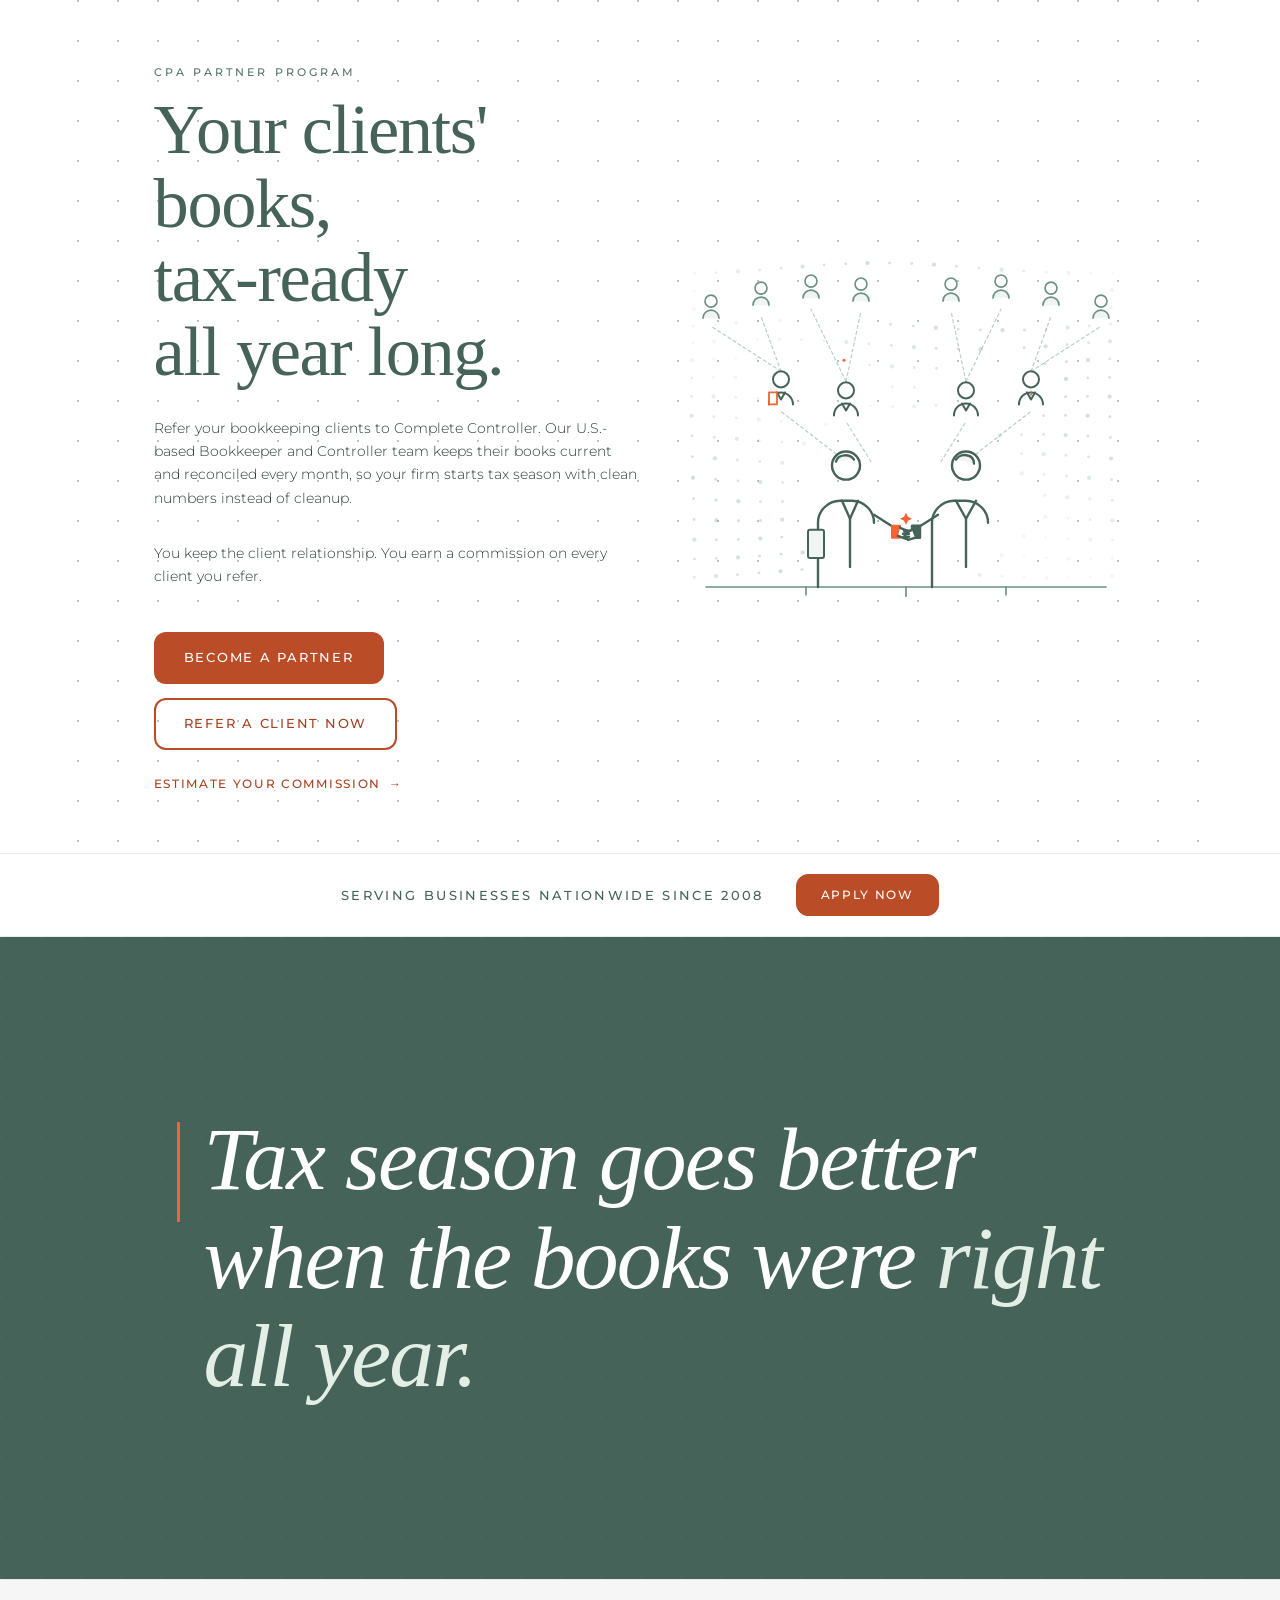
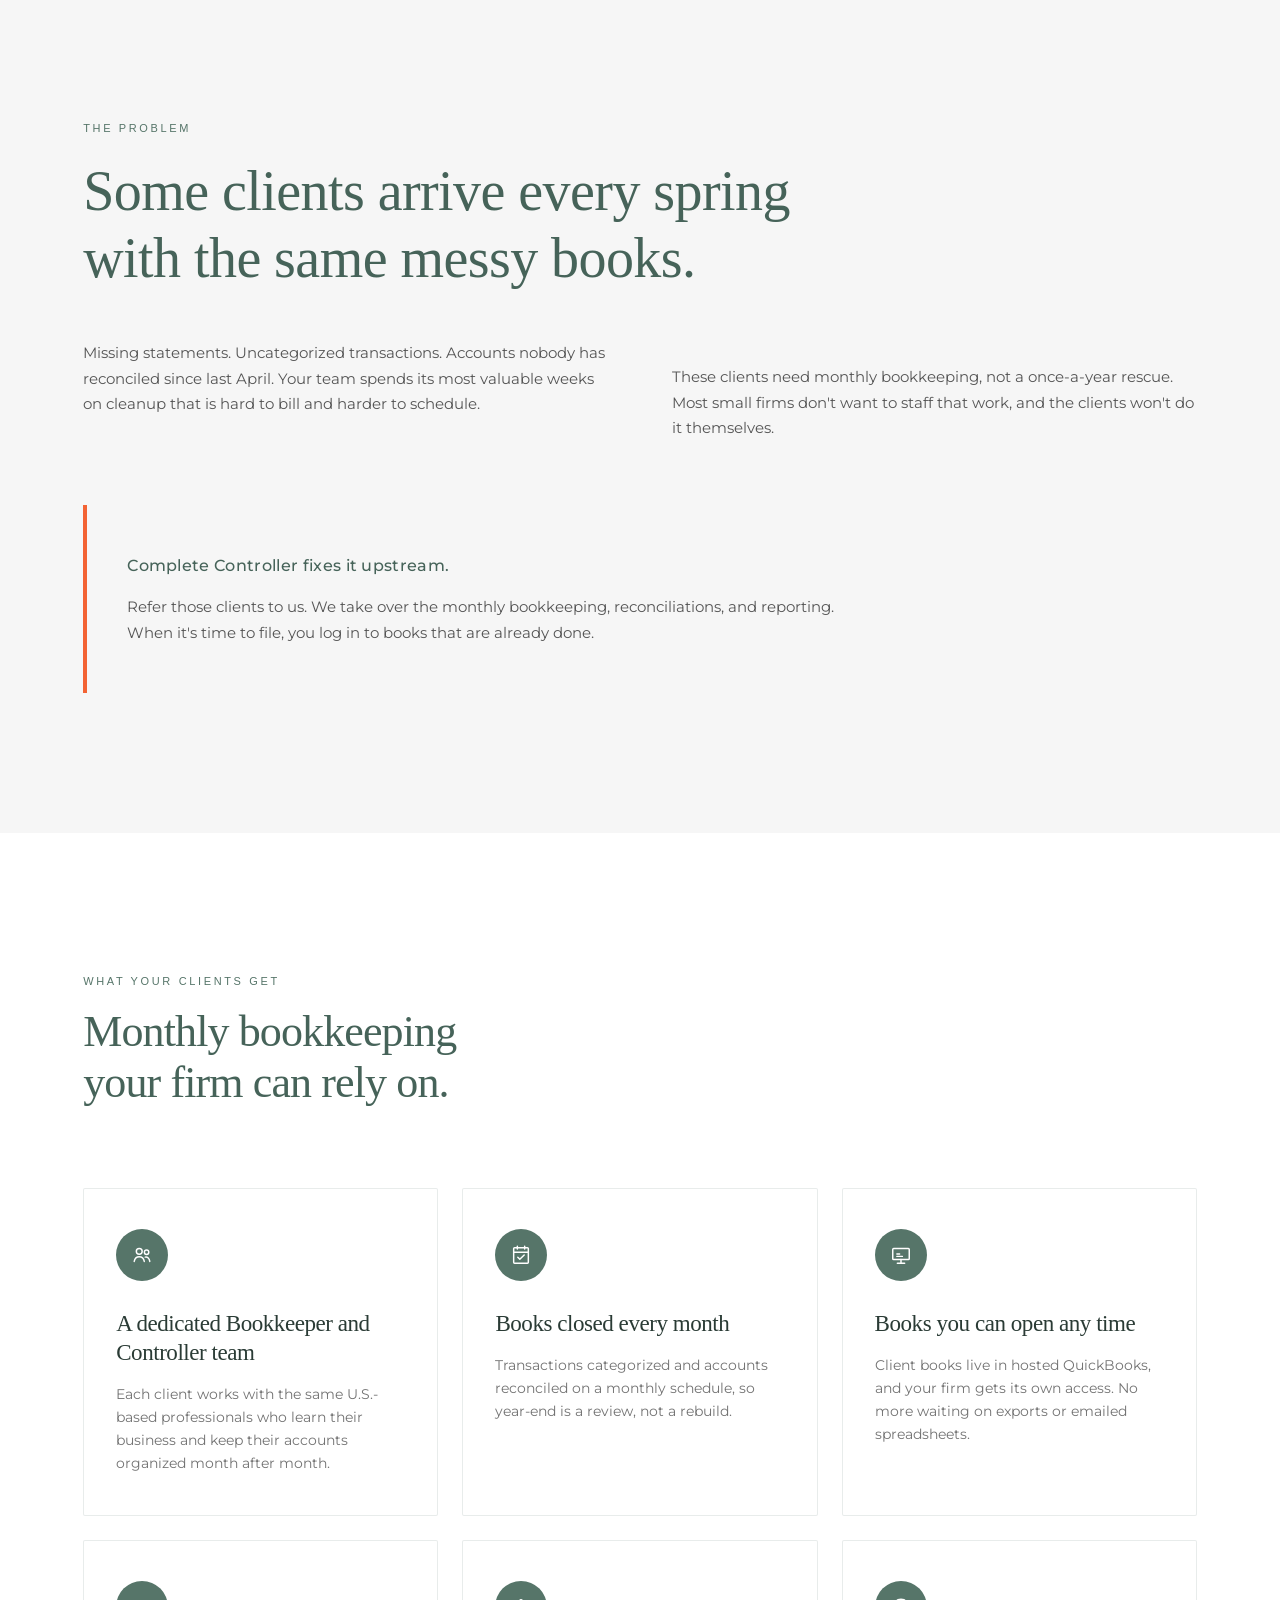
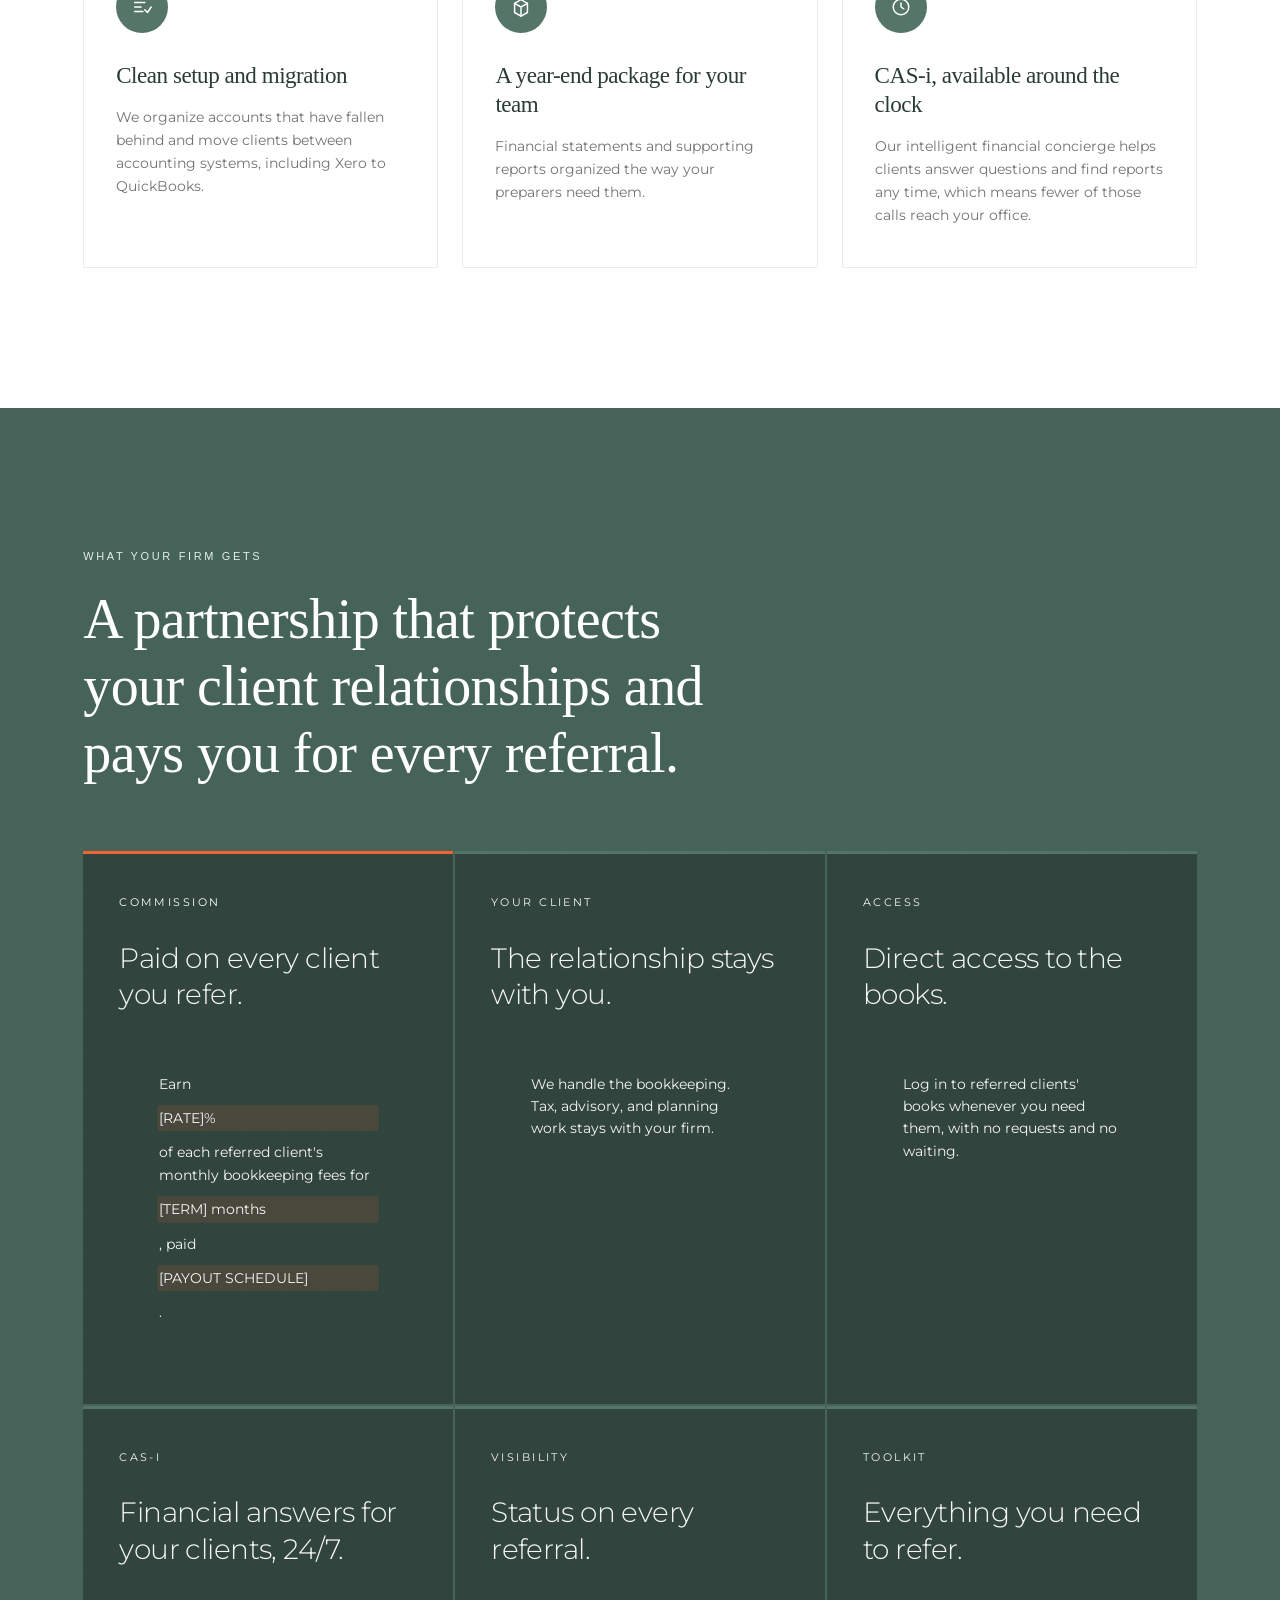
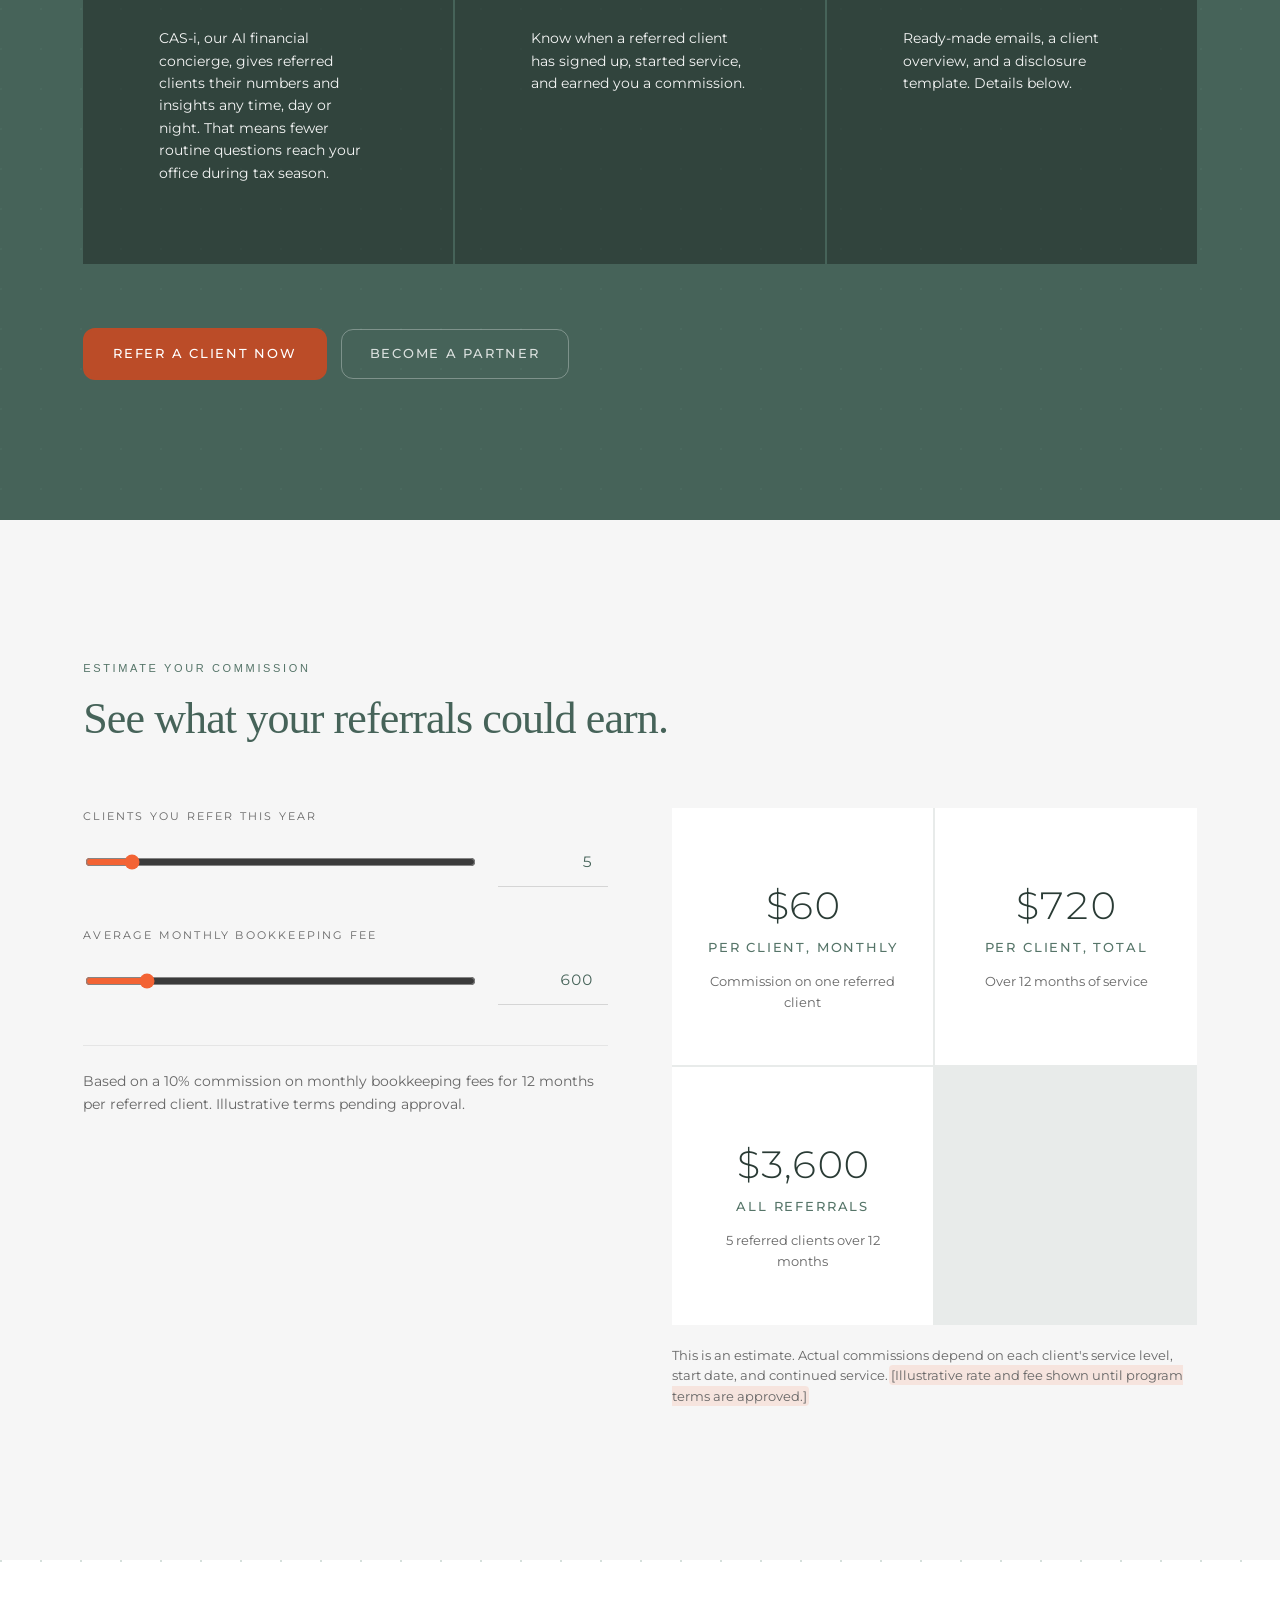
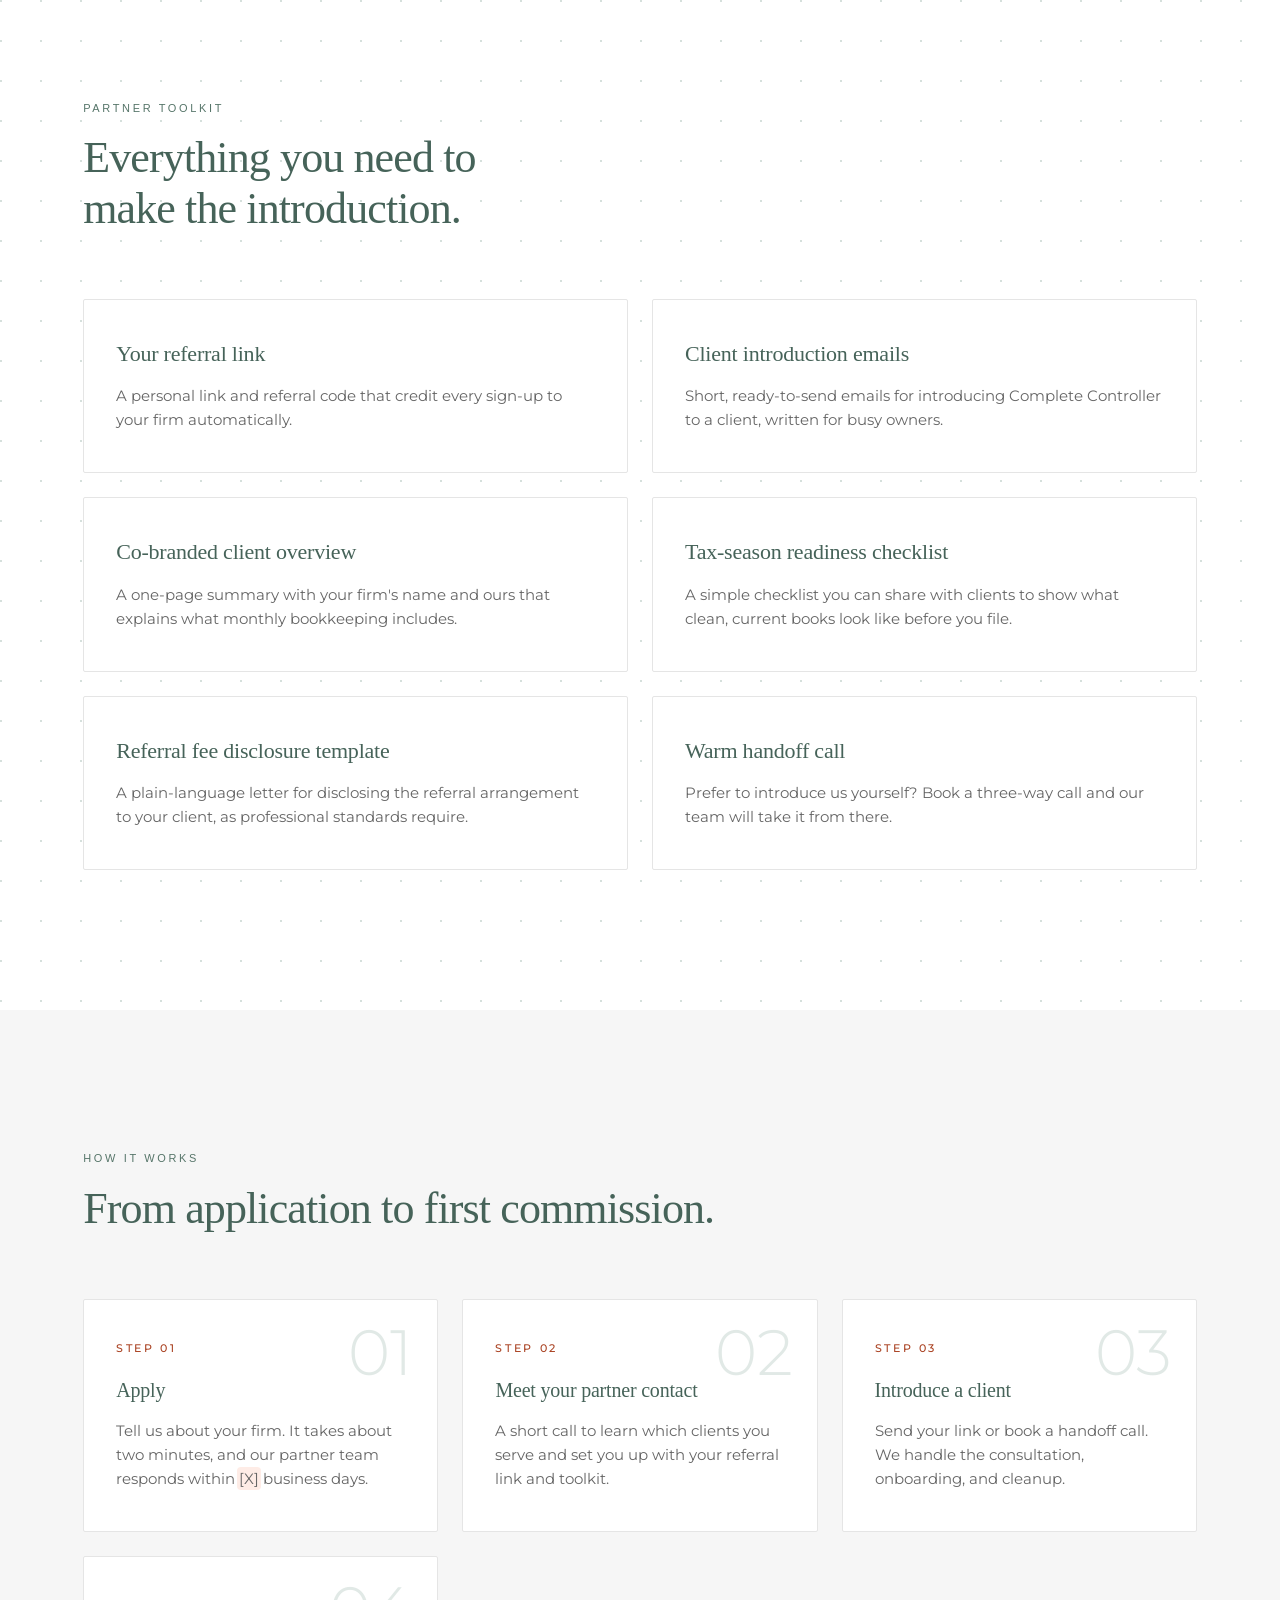
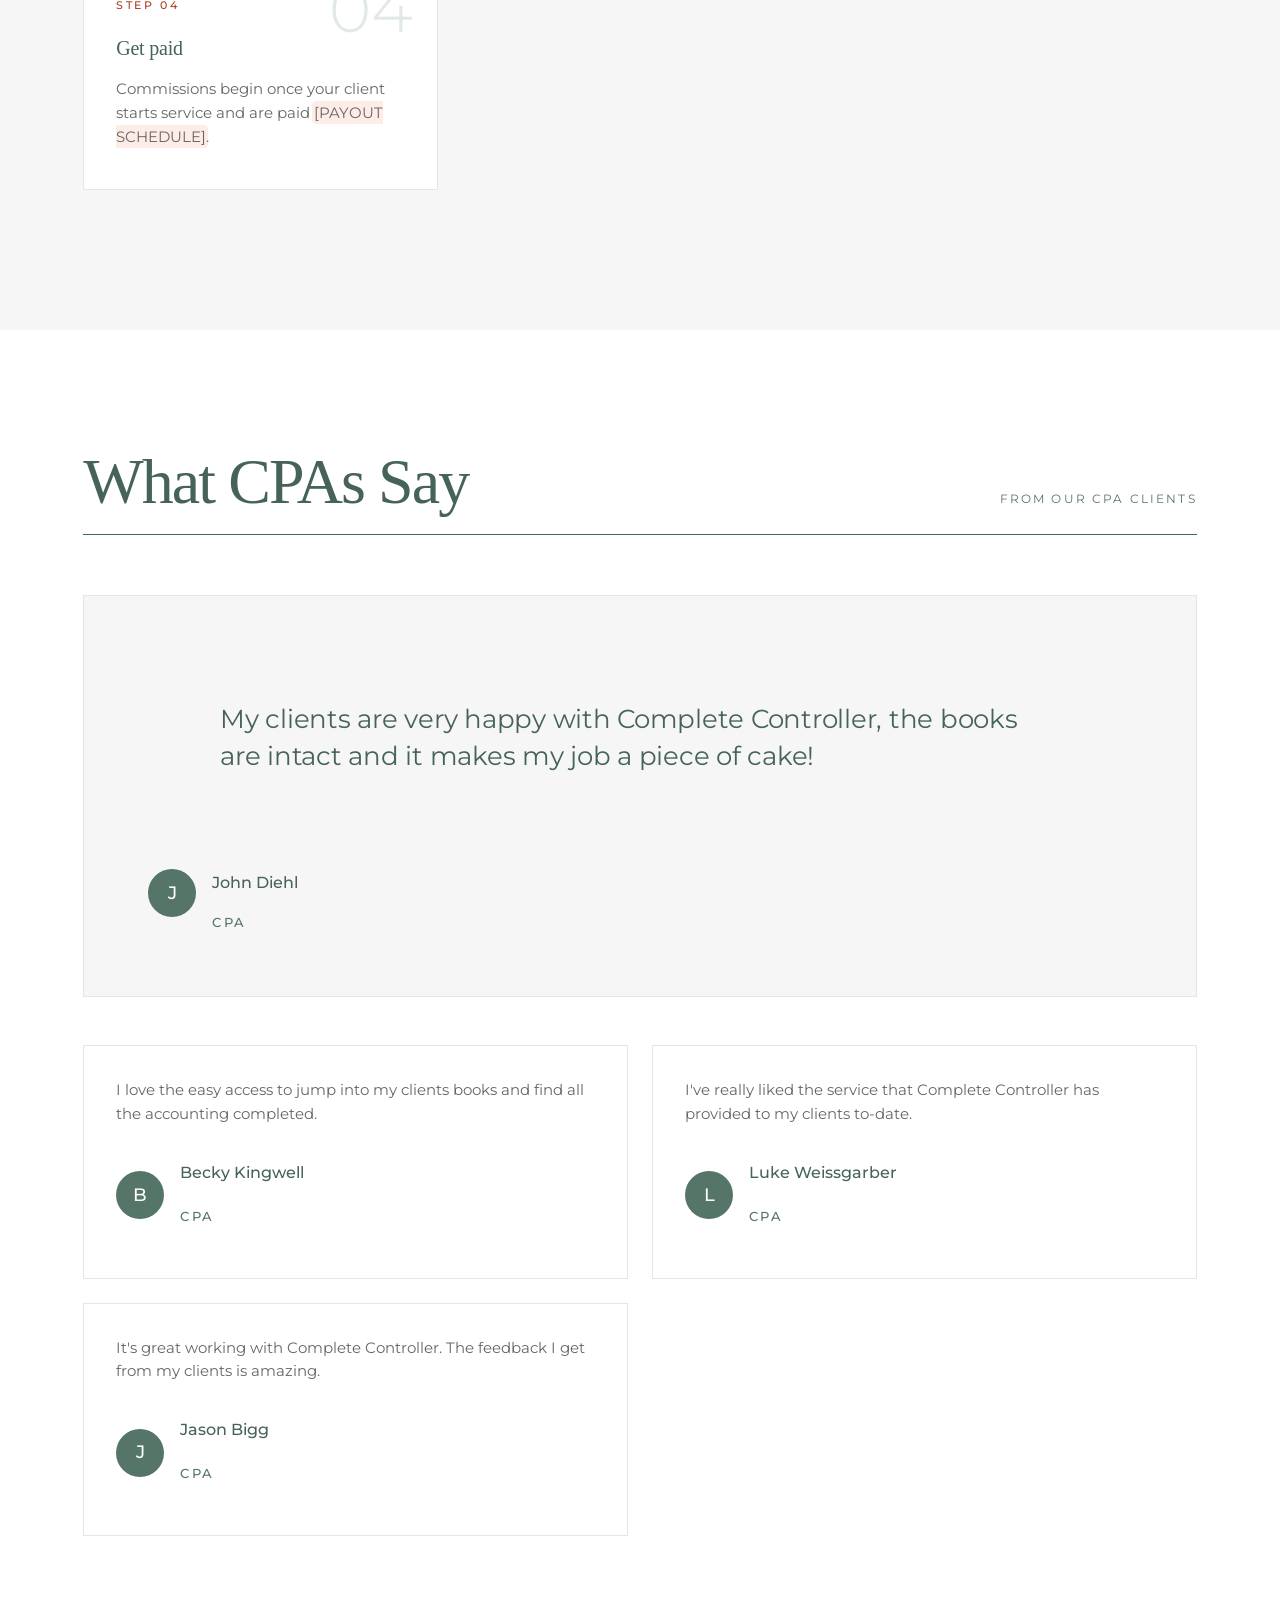
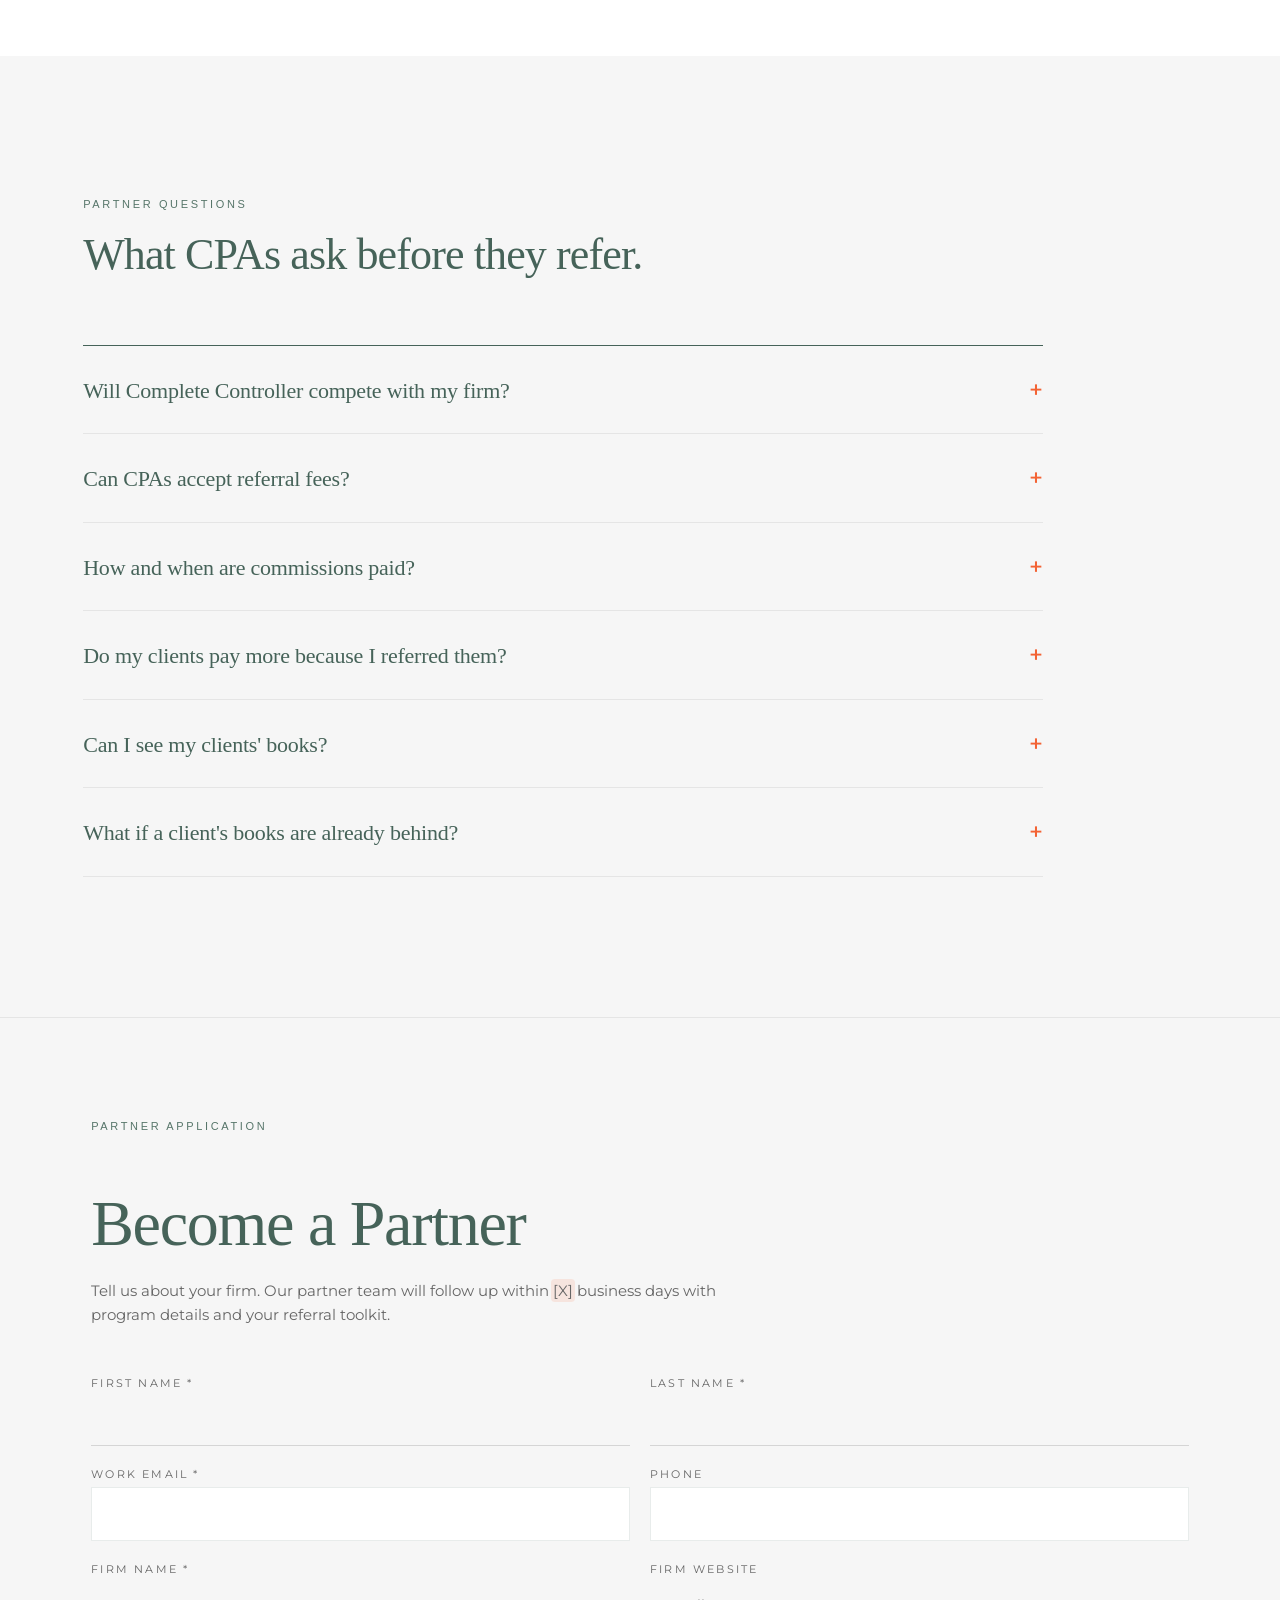
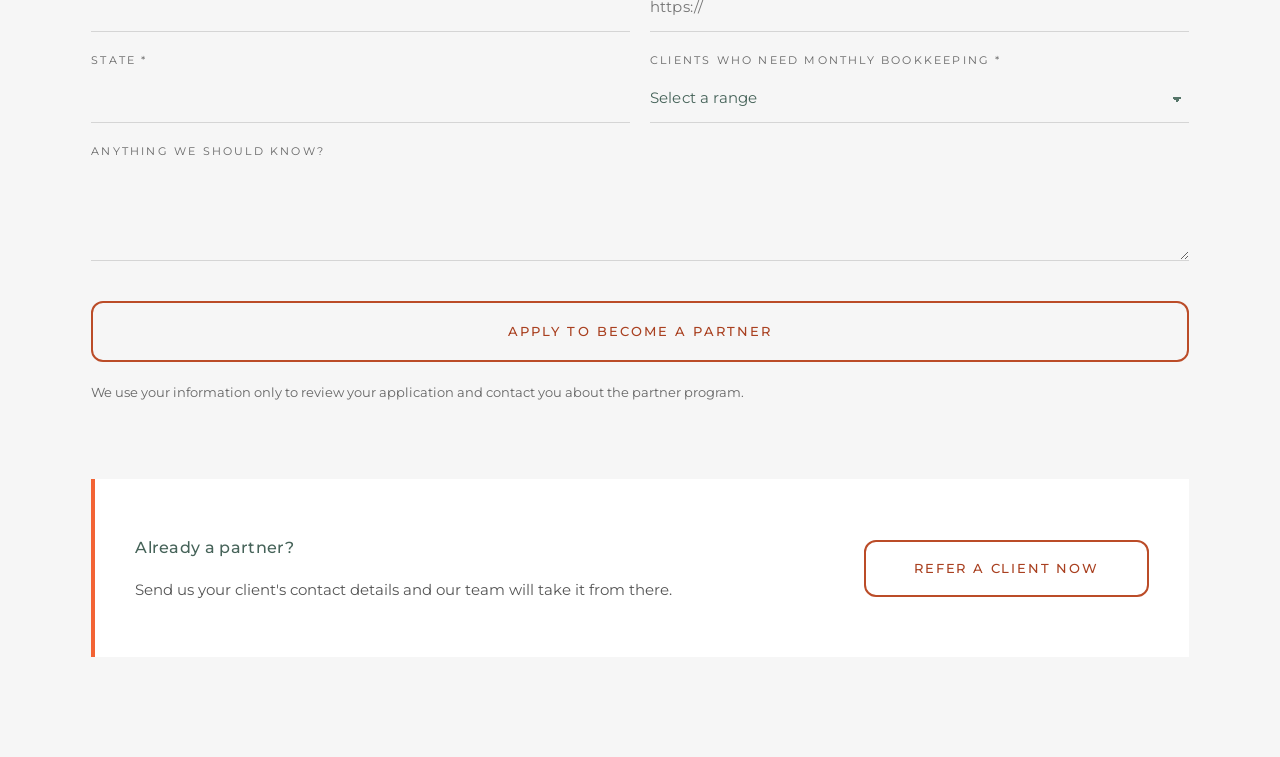
==== commit 72a83842: "Update CPA partner hero layout and add network effect artwork" ====
--- a/html/index.html
+++ b/html/index.html
@@ -15,6 +15,8 @@
 <section class="wp-block-group is-layout-flow wp-block-group-is-layout-flow cc-hero cc-hero--light">
 
 <div class="cc-hero__content cc-section--dots" style="position:relative">
+<div class="cc-hero__split">
+<div class="cc-hero__text">
 <span class="cc-hero__eyebrow">CPA Partner Program</span>
 <h1 class="cc-h1">Your clients' books,<br class="hide-sm"/> tax-ready<br class="hide-sm"/> all year long.</h1>
 <div class="cc-hero__copy">
@@ -26,6 +28,9 @@
 <button class="cc-btn cc-btn--outline" data-refer="" type="button">Refer a Client Now</button>
 </div>
 <a class="cc-link" href="#estimate">Estimate your commission <span aria-hidden="true">→</span></a>
+</div>
+<figure class="cc-hero__art"><img src="assets/images/industry-cpa-partners.svg" alt="Complete Controller CPA Partner network effect illustration: two professionals shaking hands backed by an expanding network of partners and client referrals" width="480" height="400"/></figure>
+</div>
 </div>
 
 </section>
--- a/html/assets/css/page.css
+++ b/html/assets/css/page.css
@@ -2285,14 +2285,65 @@
 #cc-html-cc-landing-cpa-partners .cc-cpa-page .cc-header { padding-left: max(var(--cc-gutter), env(safe-area-inset-left, 0px)); padding-right: max(var(--cc-gutter), env(safe-area-inset-right, 0px)); }
 #cc-html-cc-landing-cpa-partners .cc-cpa-page .cc-hero__content,
 #cc-html-cc-landing-cpa-partners .cc-cpa-page .cc-band__inner { padding-left: max(var(--cc-gutter-wide), env(safe-area-inset-left, 0px)); padding-right: max(var(--cc-gutter-wide), env(safe-area-inset-right, 0px)); }
-#cc-html-cc-landing-cpa-partners .cc-cpa-page .cc-hero,
-#cc-html-cc-landing-cpa-partners .cc-cpa-page .cc-hero__content { min-height: min(100vh, 860px); }
+#cc-html-cc-landing-cpa-partners .cc-cpa-page .cc-hero { min-height: auto; }
+#cc-html-cc-landing-cpa-partners .cc-cpa-page .cc-hero__content { min-height: auto; }
 /* White hero variant: dark green dot texture on white, text in brand colors for light backgrounds */
-#cc-html-cc-landing-cpa-partners .cc-cpa-page .cc-hero--light { background: var(--cc-white); border-bottom: 1px solid var(--cc-border-tint); }
+#cc-html-cc-landing-cpa-partners .cc-cpa-page .cc-hero--light { background: var(--cc-white); border-bottom: 1px solid var(--cc-border-tint); padding-block: 0; }
+#cc-html-cc-landing-cpa-partners .cc-cpa-page .cc-hero--light .cc-hero__content {
+  min-height: auto;
+  padding-top: clamp(40px, 4.5vw, 64px);
+  padding-bottom: clamp(40px, 4.5vw, 64px);
+}
 #cc-html-cc-landing-cpa-partners .cc-cpa-page .cc-hero--light .cc-section--dots::before { background-image: radial-gradient(circle at 1px 1px, rgba(42,59,53,0.30) 1px, transparent 0); }
-#cc-html-cc-landing-cpa-partners .cc-cpa-page .cc-hero--light .cc-h1 { color: var(--cc-green); text-shadow: none; }
-#cc-html-cc-landing-cpa-partners .cc-cpa-page .cc-hero--light .cc-hero__eyebrow { color: var(--cc-sage); }
+#cc-html-cc-landing-cpa-partners .cc-cpa-page .cc-hero--light .cc-h1 { color: var(--cc-green); text-shadow: none; margin-top: 10px; margin-bottom: 20px; }
+#cc-html-cc-landing-cpa-partners .cc-cpa-page .cc-hero--light .cc-hero__eyebrow { color: var(--cc-sage); margin-bottom: 0; }
 #cc-html-cc-landing-cpa-partners .cc-cpa-page .cc-hero--light .cc-hero-copy { color: var(--cc-ink-body); }
+#cc-html-cc-landing-cpa-partners .cc-cpa-page .cc-hero__split {
+  display: grid;
+  grid-template-columns: minmax(0, 1.05fr) minmax(0, 0.95fr);
+  gap: clamp(24px, 3.5vw, 48px);
+  align-items: center;
+  width: 100%;
+}
+#cc-html-cc-landing-cpa-partners .cc-cpa-page .cc-hero__art {
+  margin: 0;
+  display: flex;
+  justify-content: center;
+  align-items: center;
+}
+#cc-html-cc-landing-cpa-partners .cc-cpa-page .cc-hero__art img {
+  display: block;
+  width: 100%;
+  height: auto;
+  max-width: 600px;
+}
+#cc-html-cc-landing-cpa-partners .cc-cpa-page .cc-btn-row {
+  display: flex;
+  flex-direction: row;
+  align-items: center;
+  gap: 14px;
+  flex-wrap: wrap;
+  margin-top: 28px;
+}
+#cc-html-cc-landing-cpa-partners .cc-cpa-page .cc-btn-row .cc-btn {
+  padding: 14px 28px;
+  font-size: 12.5px;
+  white-space: nowrap;
+}
+@media (max-width: 900px) {
+  #cc-html-cc-landing-cpa-partners .cc-cpa-page .cc-hero__split {
+    grid-template-columns: minmax(0, 1fr);
+  }
+  #cc-html-cc-landing-cpa-partners .cc-cpa-page .cc-hero__art img {
+    max-width: 340px;
+    margin-left: 0;
+  }
+}
+@media (max-width: 600px) {
+  #cc-html-cc-landing-cpa-partners .cc-cpa-page .cc-hero__art img {
+    max-width: 280px;
+  }
+}
 /* Draft notice and placeholders for terms Complete Controller must approve */
 #cc-html-cc-landing-cpa-partners .cc-cpa-page .draft-strip { background: var(--cc-green-dark); color: var(--cc-on-dark); font-size: 12px; letter-spacing: 0.04em; text-align: center; padding: 10px max(16px, env(safe-area-inset-right, 0px)) 10px max(16px, env(safe-area-inset-left, 0px)); }
 #cc-html-cc-landing-cpa-partners .cc-cpa-page .draft-strip b { color: var(--cc-orange); font-weight: 400; letter-spacing: 0.18em; text-transform: uppercase; margin-right: 8px; }
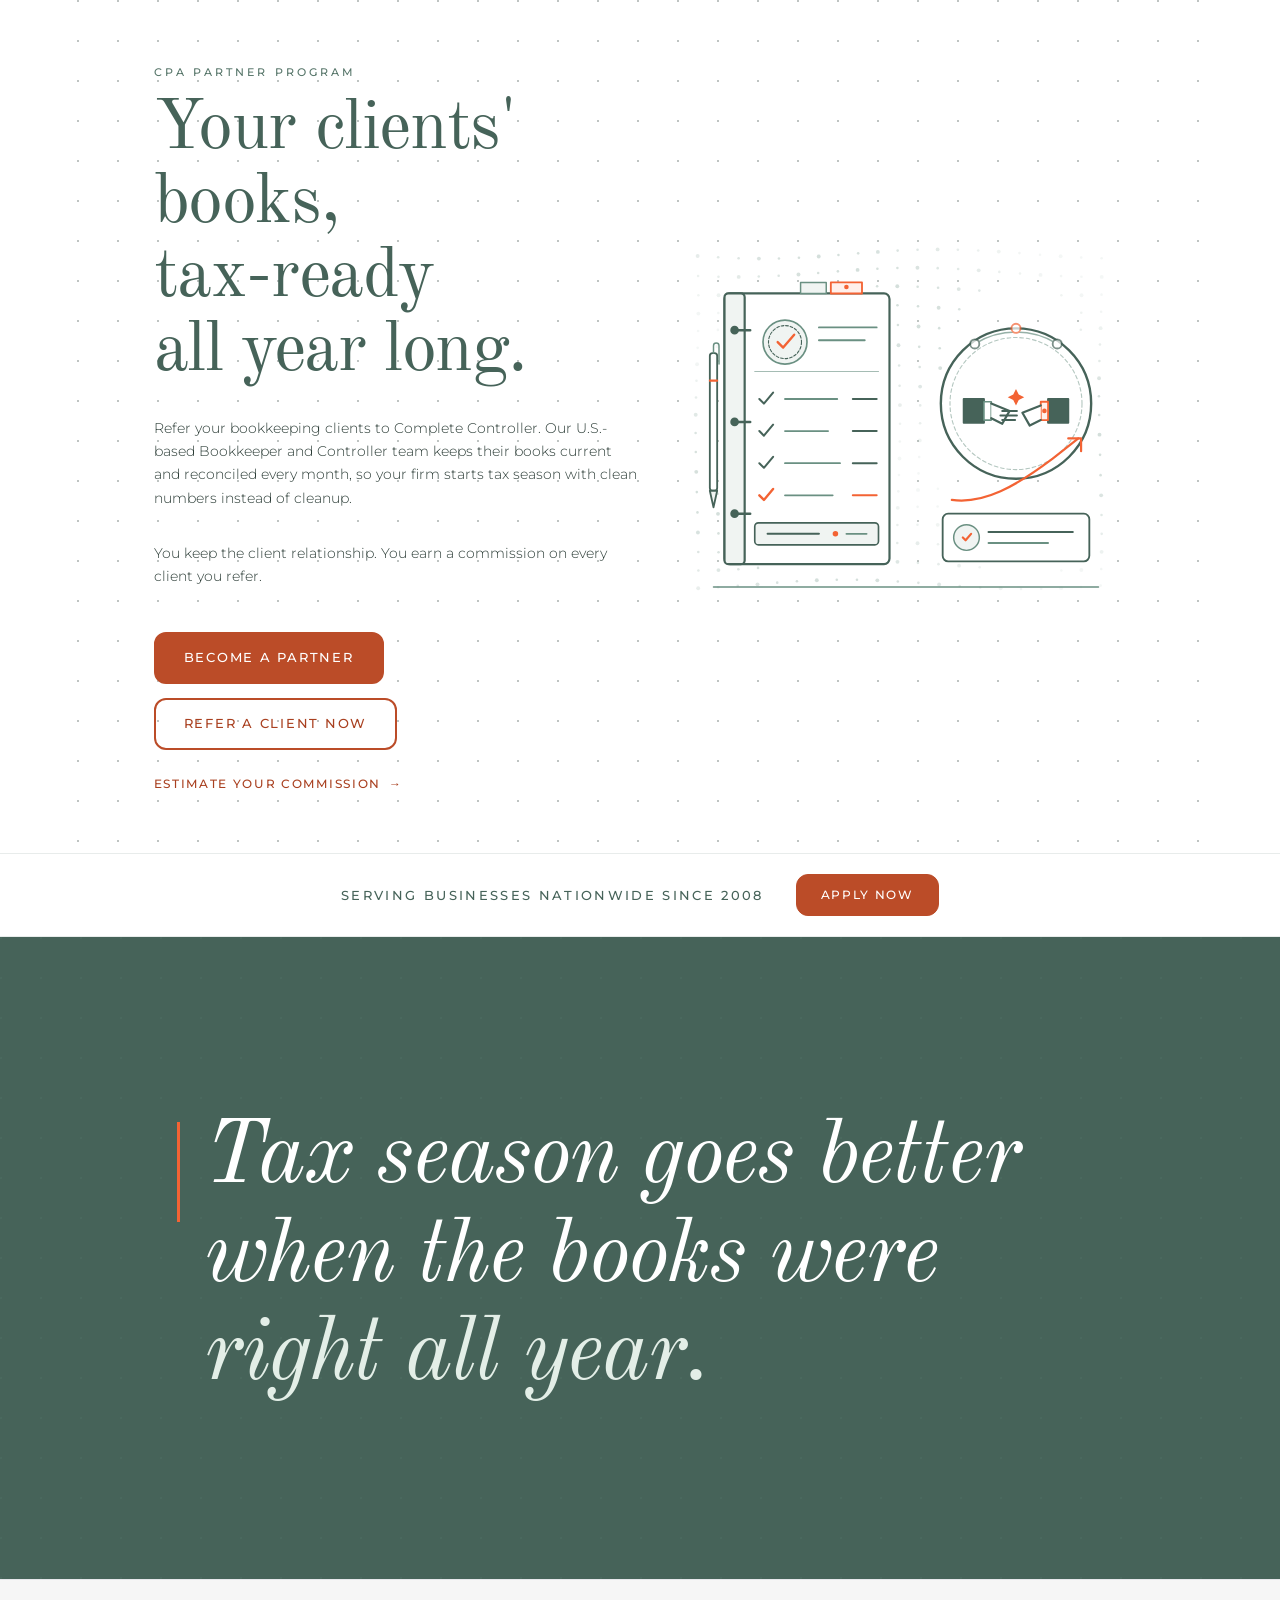
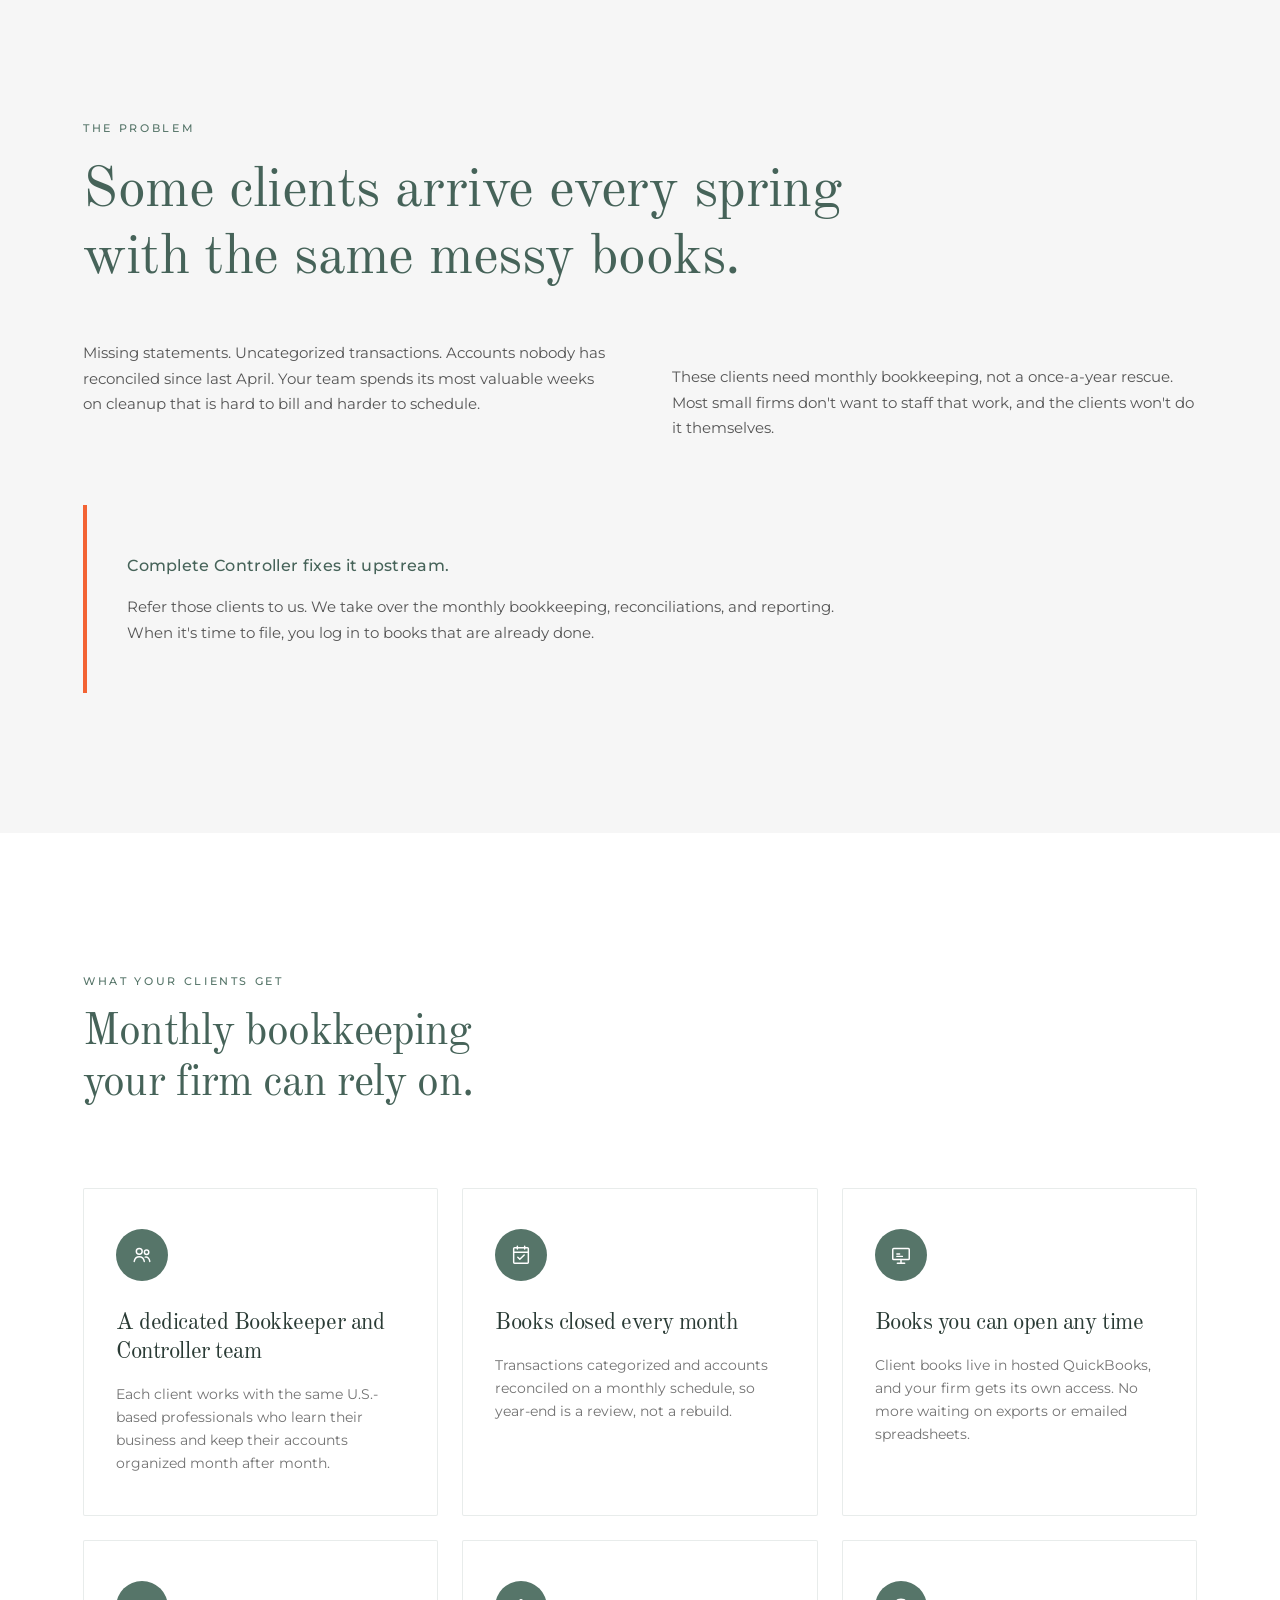
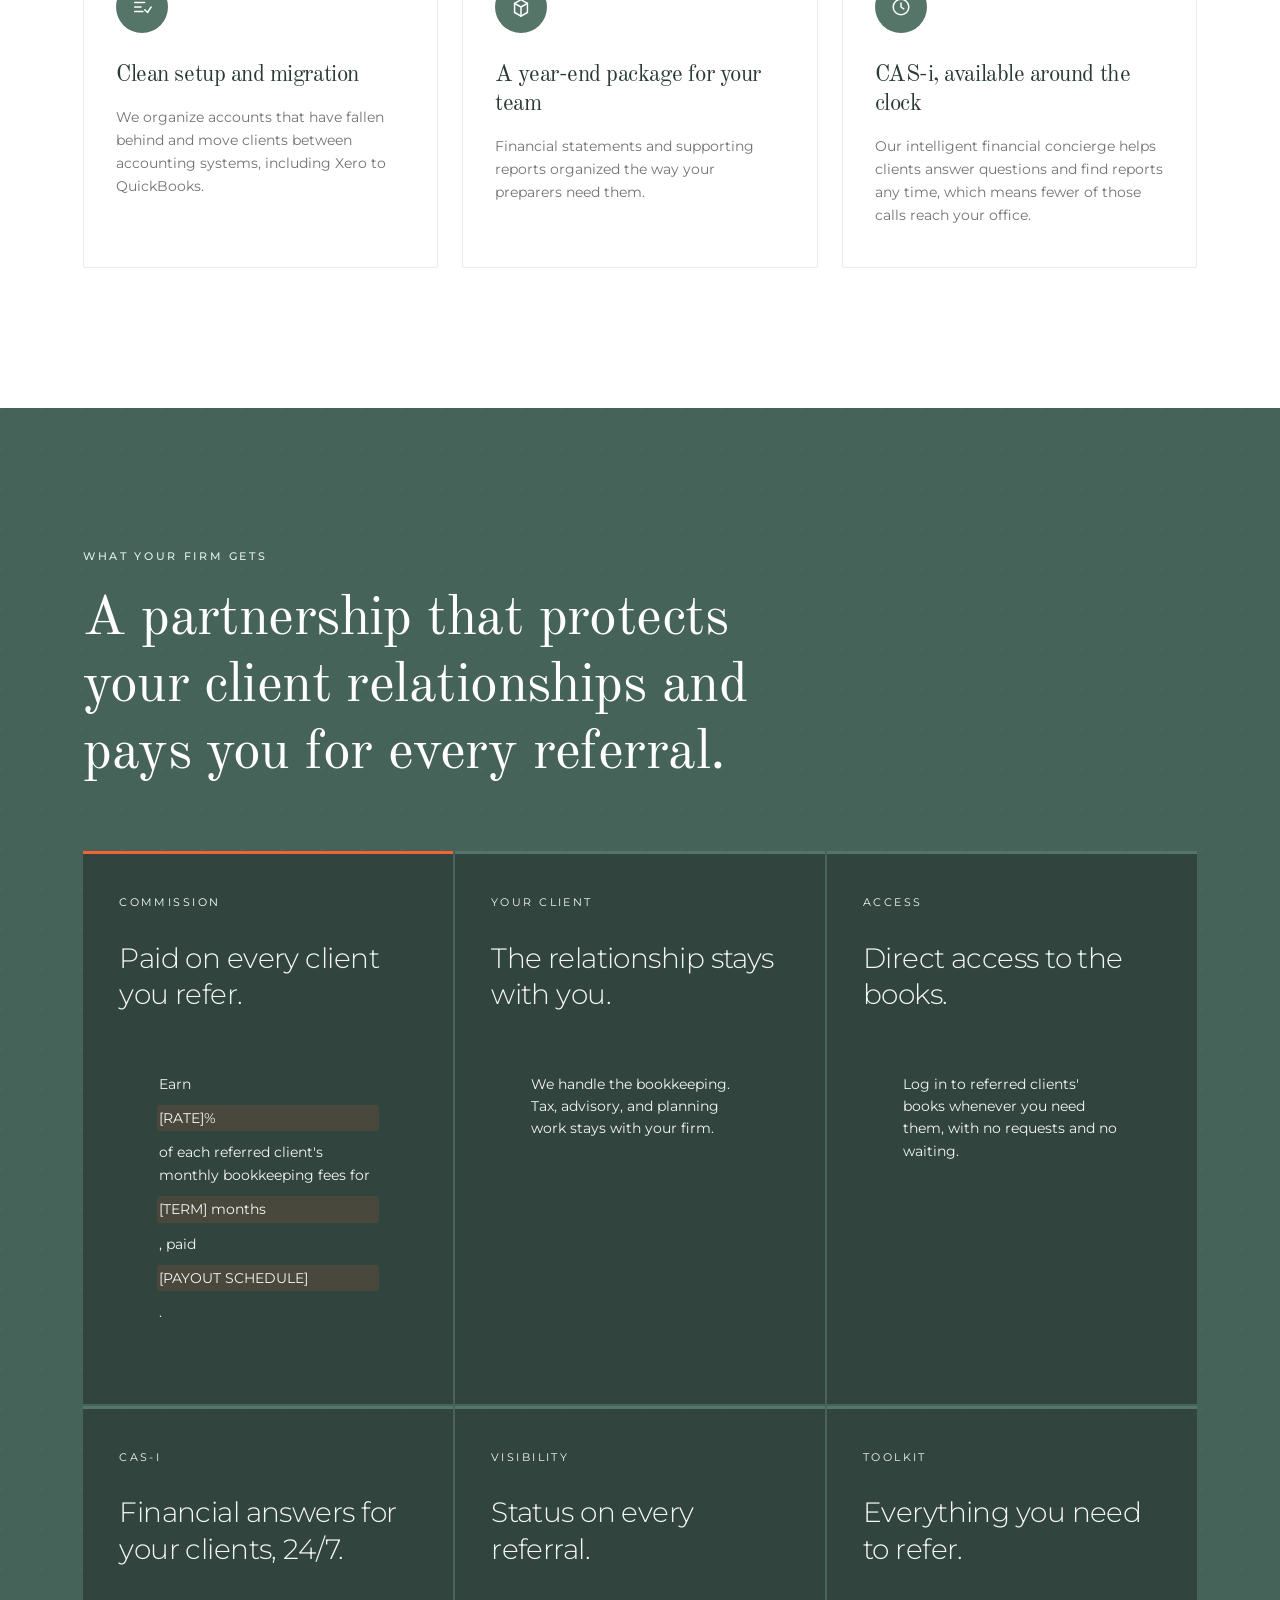
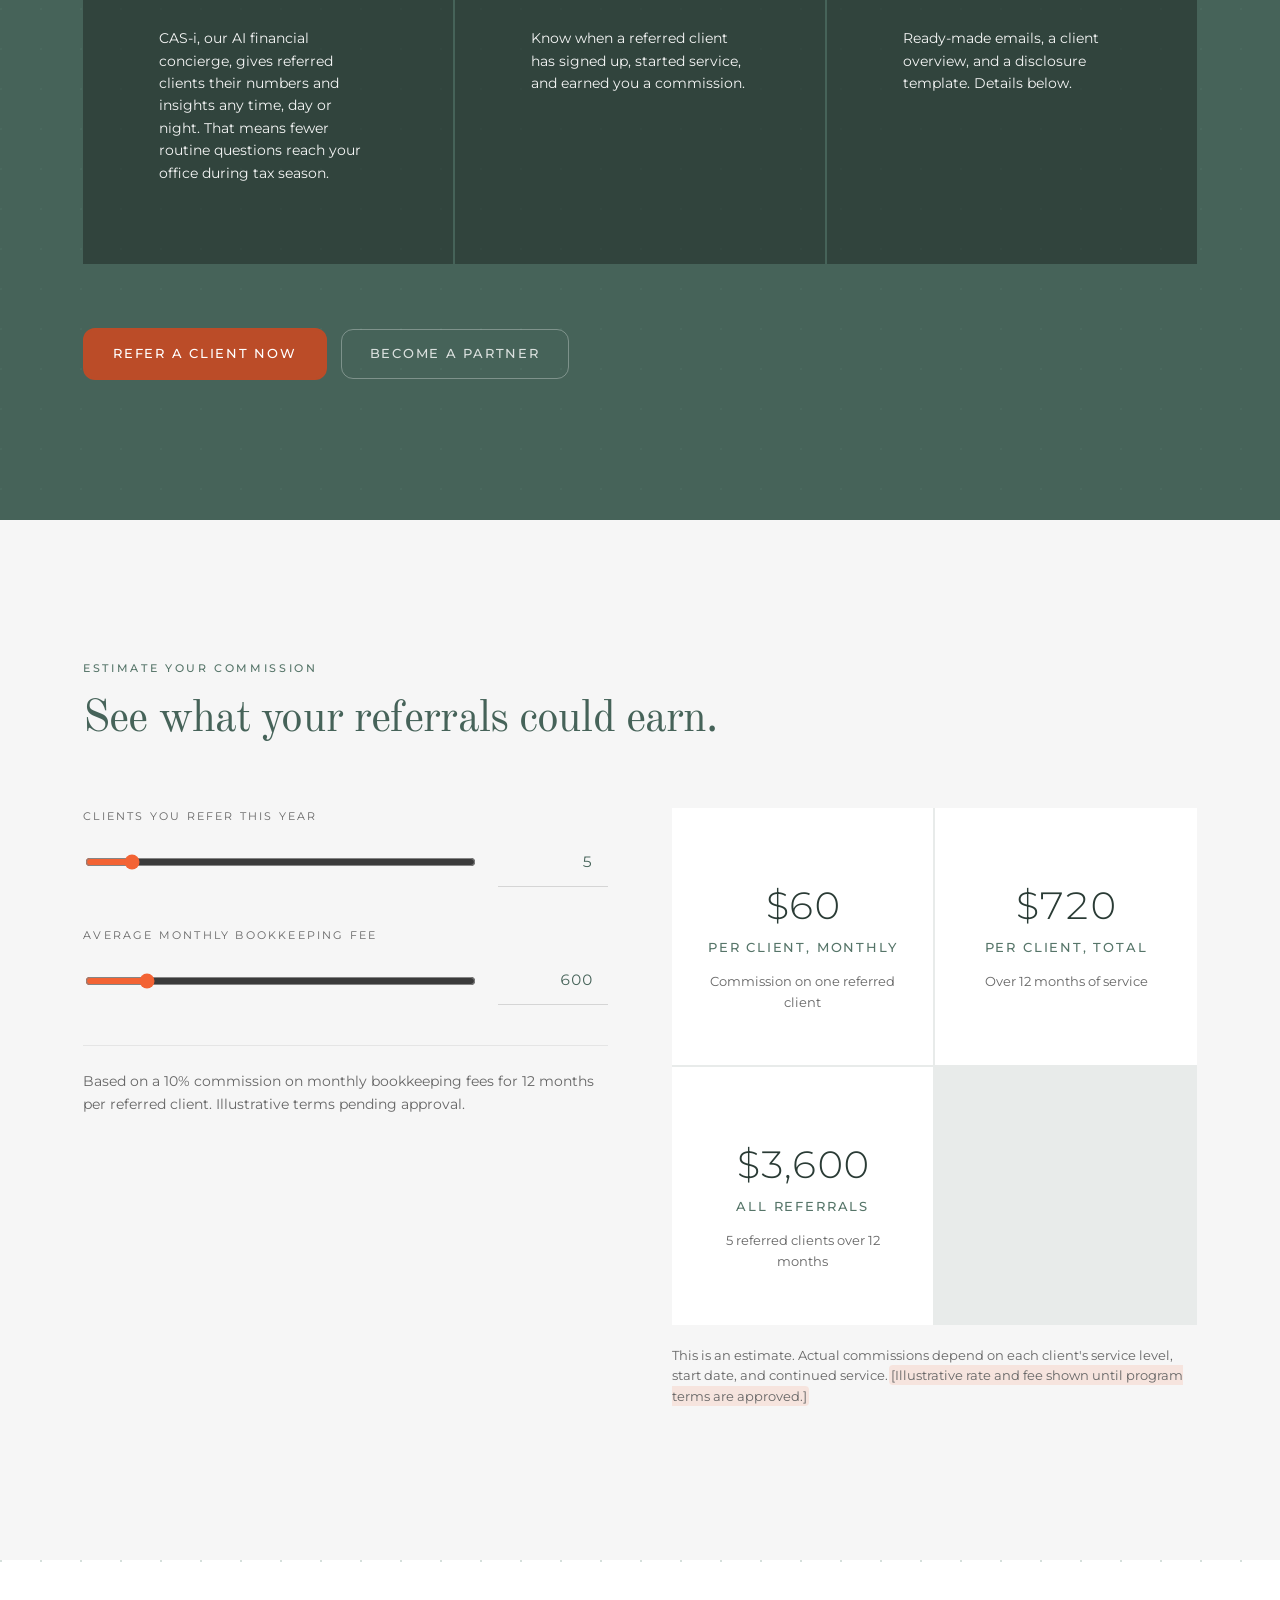
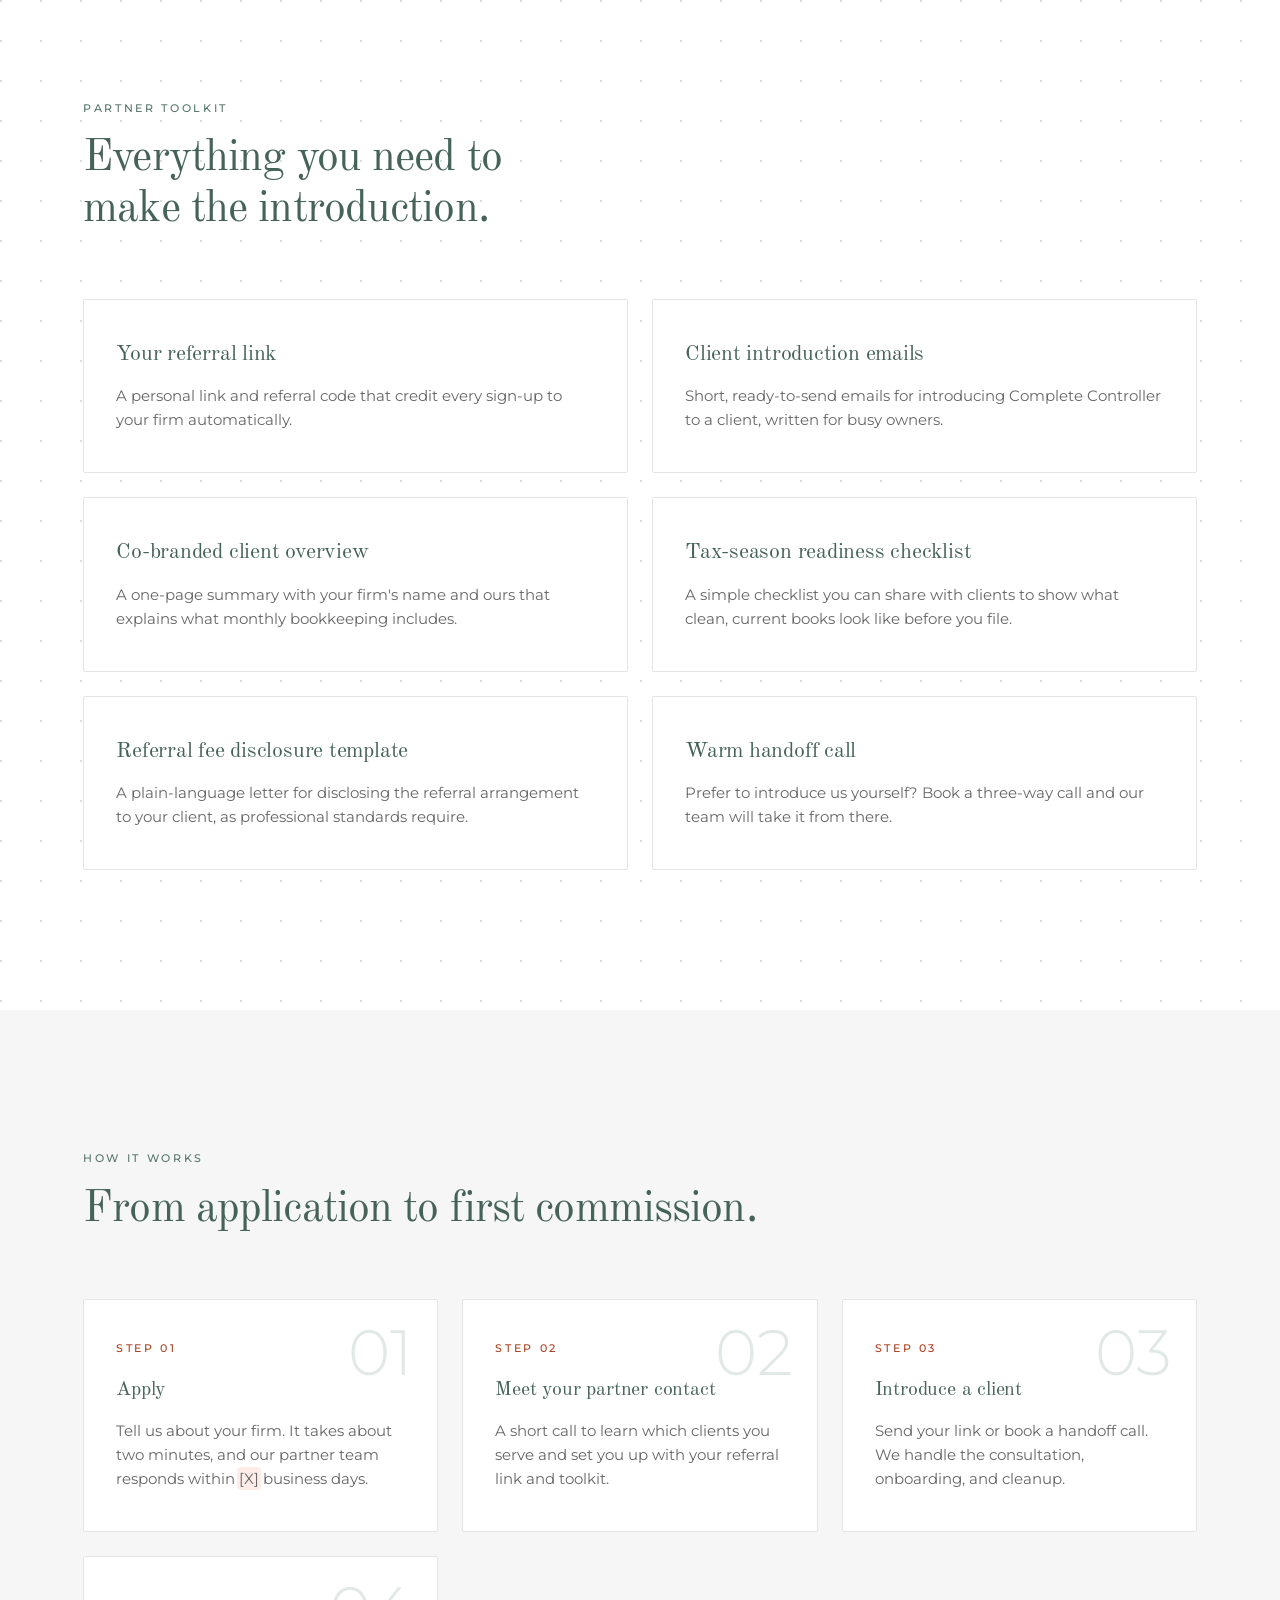
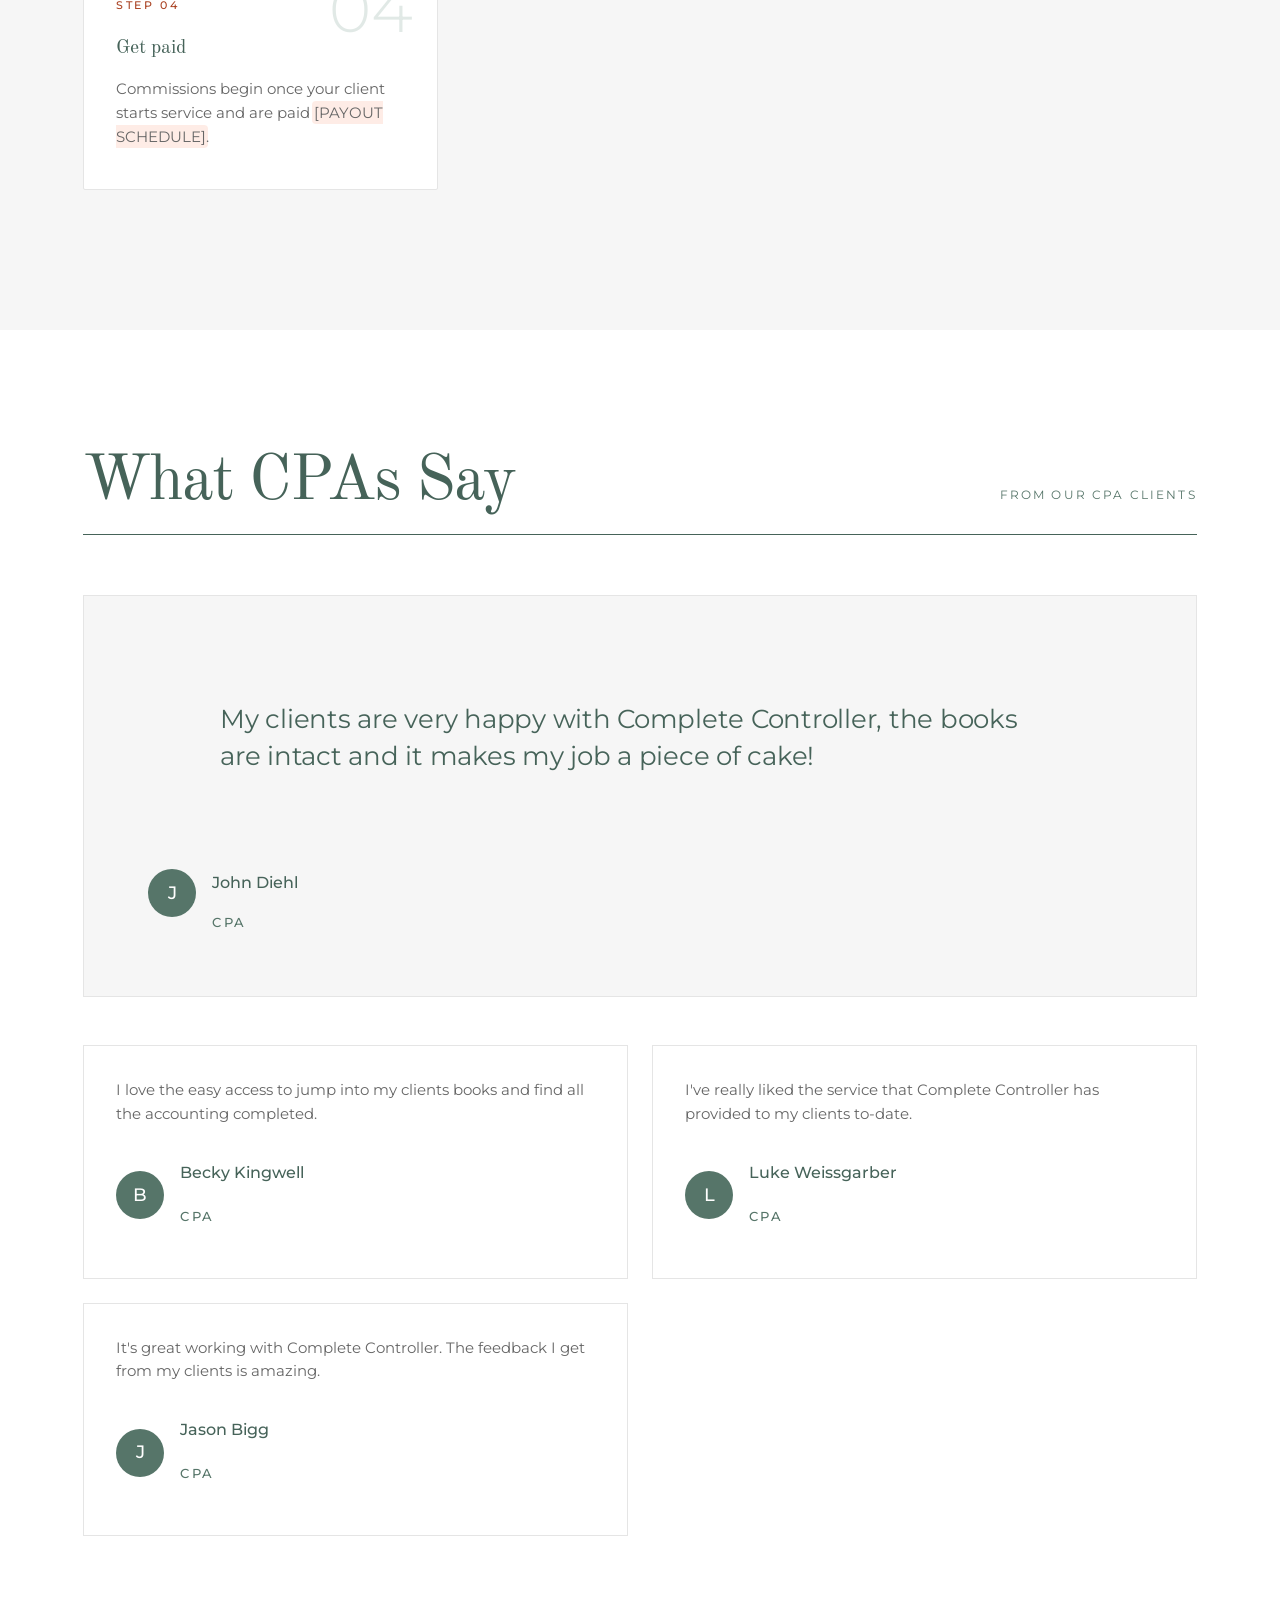
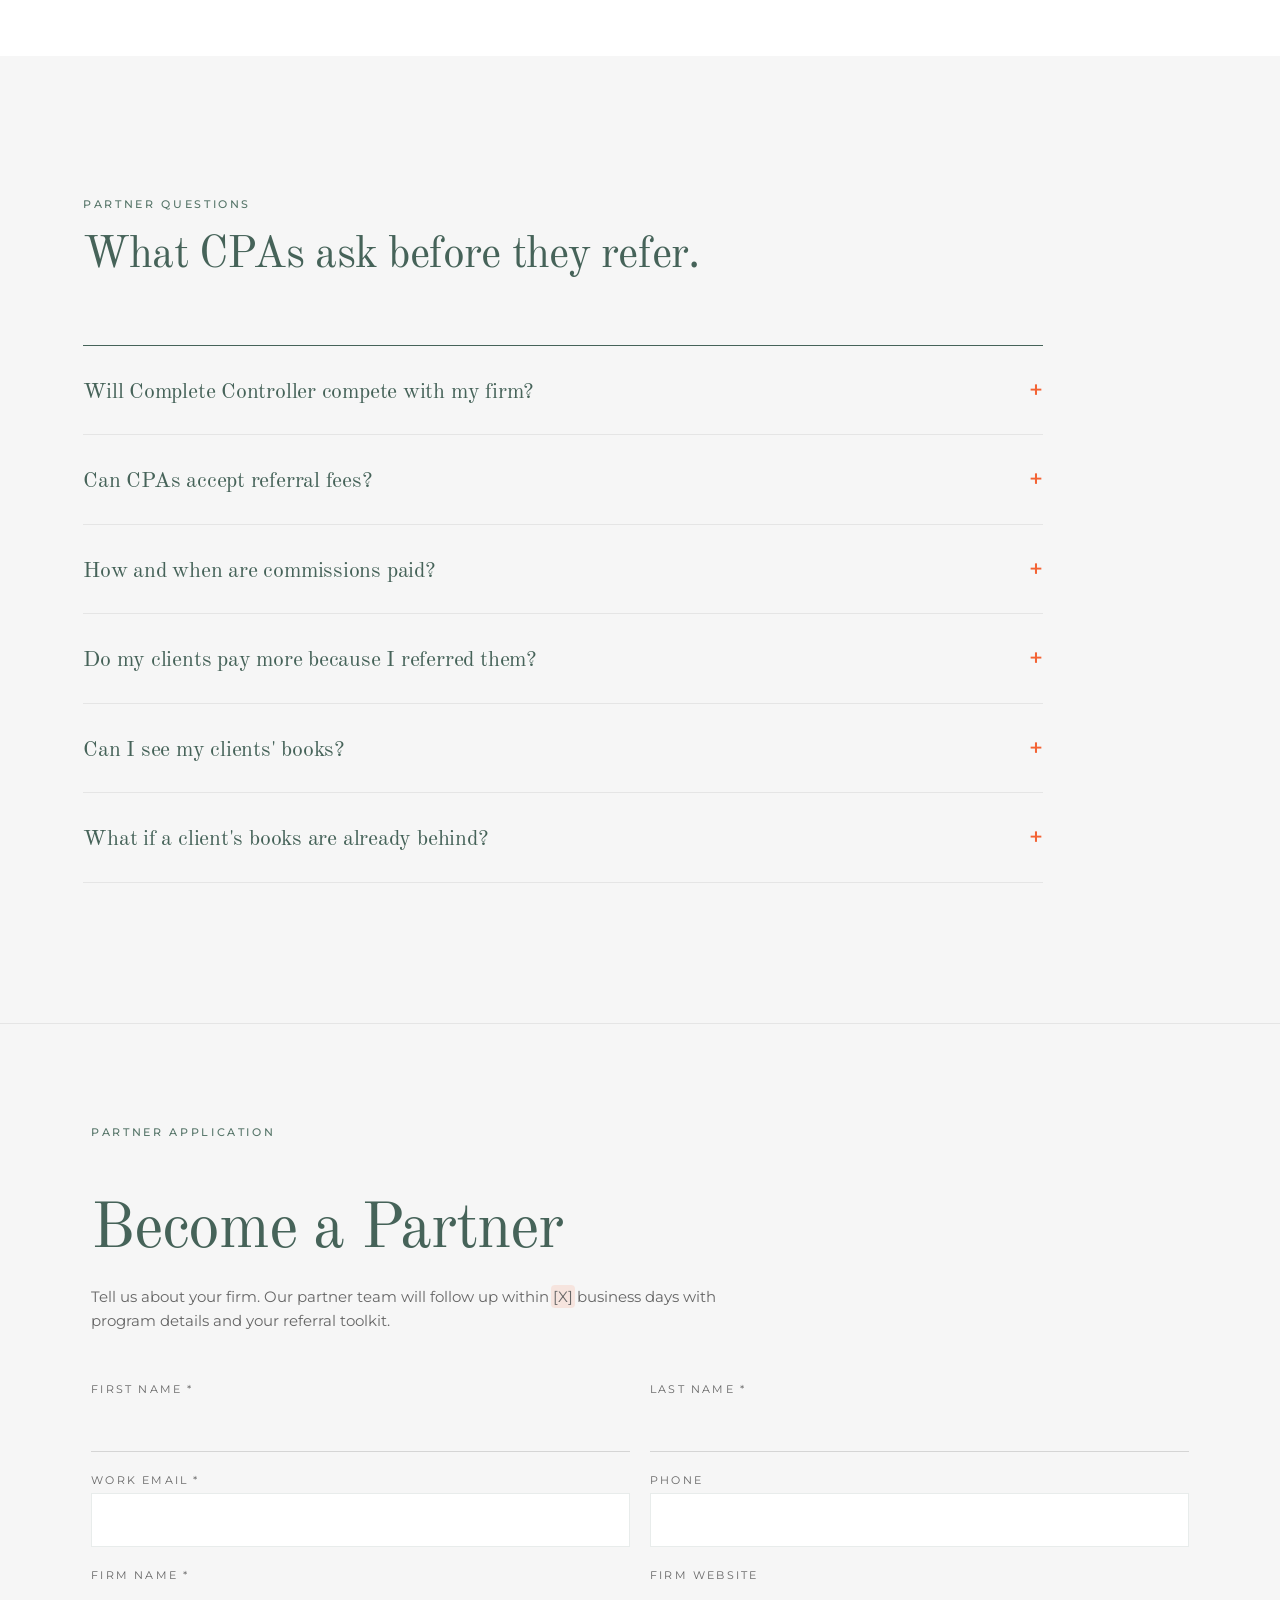
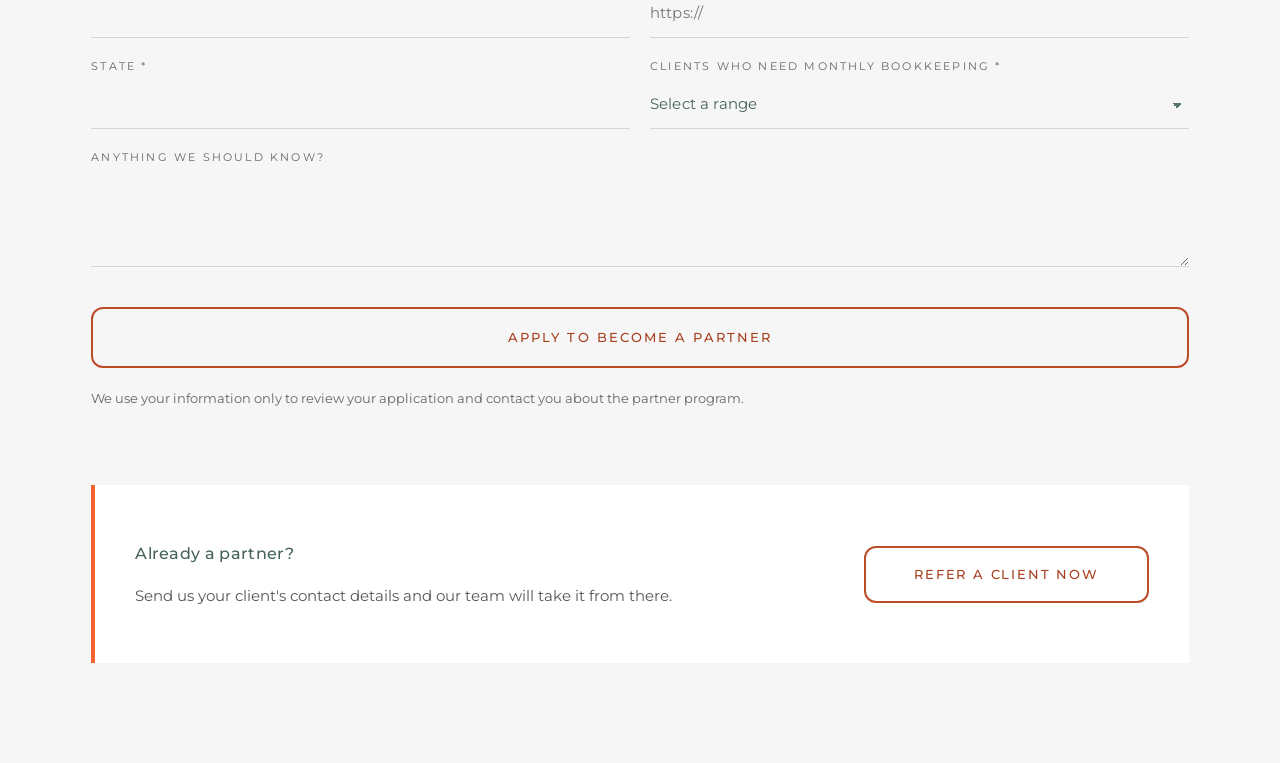
==== commit 0b71aab0: "Fix brand fonts and isolate page assets" ====
--- a/html/index.html
+++ b/html/index.html
@@ -5,7 +5,7 @@
 <meta name="viewport" content="width=device-width, initial-scale=1">
 <title>CPA Partners | Complete Controller</title>
 <meta name="description" content="Complete Controller — CPA Partners.">
-<link rel="stylesheet" href="assets/css/page.css">
+<link rel="stylesheet" href="assets/css/cpa-partners.css">
 <style>body{margin:0}</style>
 </head>
 <body>
@@ -29,7 +29,7 @@
 </div>
 <a class="cc-link" href="#estimate">Estimate your commission <span aria-hidden="true">→</span></a>
 </div>
-<figure class="cc-hero__art"><img src="assets/images/industry-cpa-partners.svg" alt="Complete Controller CPA Partner network effect illustration: two professionals shaking hands backed by an expanding network of partners and client referrals" width="480" height="400"/></figure>
+<figure class="cc-hero__art"><img src="assets/images/cpa-partners-industry-cpa-partners.svg" alt="Complete Controller CPA Partner network effect illustration: two professionals shaking hands backed by an expanding network of partners and client referrals" width="480" height="400"/></figure>
 </div>
 </div>
 
@@ -854,7 +854,7 @@
 
 </div>
 </main>
-<script src="assets/js/page.js" defer></script>
 <script src="assets/js/cpa-partners.js" defer></script>
+<script src="assets/js/cpa-partners-calculator.js" defer></script>
 </body>
 </html>
--- a/html/assets/css/cpa-partners.css
+++ b/html/assets/css/cpa-partners.css
@@ -0,0 +1,2451 @@
+#cc-html-cc-landing-cpa-partners :where(.is-layout-flow) > * { margin-block-start:0; margin-block-end:0; }
+/* WordPress global styles reset the browser's default body margin. */
+#cc-html-cc-landing-cpa-partners { margin: 0; }
+#cc-html-cc-landing-cpa-partners *,
+#cc-html-cc-landing-cpa-partners *::before,
+#cc-html-cc-landing-cpa-partners *::after { box-sizing: border-box; }
+@font-face{font-family:"Montserrat";font-weight:100 900;font-style:normal;font-display:swap;src:url("../fonts/cpa-partners-montserrat-var.woff2") format("woff2")}
+@font-face{font-family:"Old Standard TT";font-weight:400;font-style:normal;font-display:swap;src:url("../fonts/cpa-partners-oldstandard-400.woff2") format("woff2")}
+@font-face{font-family:"Old Standard TT";font-weight:700;font-style:normal;font-display:swap;src:url("../fonts/cpa-partners-oldstandard-700.woff2") format("woff2")}
+@font-face{font-family:"Old Standard TT";font-weight:400;font-style:italic;font-display:swap;src:url("../fonts/cpa-partners-oldstandard-400-italic.woff2") format("woff2")}
+#cc-html-cc-landing-cpa-partners {
+--wp--preset--color--white: #ffffff;
+--wp--preset--color--cc-light: #f6f6f6;
+--wp--preset--color--cc-tint: #f0f4f2;
+--wp--preset--color--cc-dark: #466359;
+--wp--preset--color--cc-deep: #2a3b35;
+--wp--preset--color--cc-sage: #6a9082;
+--wp--preset--color--cc-sage-ada: #567569;
+--wp--preset--color--cc-orange: #f36334;
+--wp--preset--color--cc-orange-ada: #bb4c28;
+--wp--preset--color--cc-muted: #666666;
+--wp--preset--color--cc-faint: #767676;
+--wp--preset--color--cc-hairline: #e5e7eb;
+--wp--preset--font-size--eyebrow: 11px;
+--wp--preset--font-size--btn-sm: 12px;
+--wp--preset--font-size--btn: 13px;
+--wp--preset--font-size--body: 15px;
+--wp--preset--font-size--body-lg: clamp(14px, 1.1vw, 17px);
+--wp--preset--font-size--lead: clamp(16px, 1.3vw, 18.72px);
+--wp--preset--font-size--quote: clamp(24px, 2.22vw, 32px);
+--wp--preset--font-size--card-sm: 22px;
+--wp--preset--font-size--card: clamp(20px, 1.8vw, 26px);
+--wp--preset--font-size--h2-feature: clamp(32px, 3.05vw, 44px);
+--wp--preset--font-size--h2: clamp(32px, 4.5vw, 56px);
+--wp--preset--font-size--h2-lg: clamp(36px, 4.45vw, 64px);
+--wp--preset--font-size--h1: clamp(36px, 5.5vw, 80px);
+--wp--preset--font-size--display: clamp(36px, 7vw, 96px);
+--wp--preset--font-family--montserrat: Montserrat, sans-serif;
+--wp--preset--font-family--old-standard: "Old Standard TT", serif;
+--wp--preset--spacing--10: 2px;
+--wp--preset--spacing--20: 4px;
+--wp--preset--spacing--30: 8px;
+--wp--preset--spacing--40: 12px;
+--wp--preset--spacing--50: 16px;
+--wp--preset--spacing--60: 20px;
+--wp--preset--spacing--70: 24px;
+--wp--preset--spacing--80: 32px;
+--wp--preset--spacing--90: 40px;
+--wp--preset--spacing--100: 48px;
+--wp--preset--spacing--110: 56px;
+--wp--preset--spacing--120: 64px;
+--wp--preset--spacing--130: clamp(48px, 5.5vw, 80px);
+--wp--preset--spacing--140: clamp(64px, 8.3vw, 120px);
+--wp--preset--spacing--150: clamp(72px, 9.7vw, 140px);
+}
+#cc-html-cc-landing-cpa-partners .has-white-color {color:var(--wp--preset--color--white) !important}
+#cc-html-cc-landing-cpa-partners .has-white-background-color {background-color:var(--wp--preset--color--white) !important}
+#cc-html-cc-landing-cpa-partners .has-cc-light-color {color:var(--wp--preset--color--cc-light) !important}
+#cc-html-cc-landing-cpa-partners .has-cc-light-background-color {background-color:var(--wp--preset--color--cc-light) !important}
+#cc-html-cc-landing-cpa-partners .has-cc-tint-color {color:var(--wp--preset--color--cc-tint) !important}
+#cc-html-cc-landing-cpa-partners .has-cc-tint-background-color {background-color:var(--wp--preset--color--cc-tint) !important}
+#cc-html-cc-landing-cpa-partners .has-cc-dark-color {color:var(--wp--preset--color--cc-dark) !important}
+#cc-html-cc-landing-cpa-partners .has-cc-dark-background-color {background-color:var(--wp--preset--color--cc-dark) !important}
+#cc-html-cc-landing-cpa-partners .has-cc-deep-color {color:var(--wp--preset--color--cc-deep) !important}
+#cc-html-cc-landing-cpa-partners .has-cc-deep-background-color {background-color:var(--wp--preset--color--cc-deep) !important}
+#cc-html-cc-landing-cpa-partners .has-cc-sage-color {color:var(--wp--preset--color--cc-sage) !important}
+#cc-html-cc-landing-cpa-partners .has-cc-sage-background-color {background-color:var(--wp--preset--color--cc-sage) !important}
+#cc-html-cc-landing-cpa-partners .has-cc-sage-ada-color {color:var(--wp--preset--color--cc-sage-ada) !important}
+#cc-html-cc-landing-cpa-partners .has-cc-sage-ada-background-color {background-color:var(--wp--preset--color--cc-sage-ada) !important}
+#cc-html-cc-landing-cpa-partners .has-cc-orange-color {color:var(--wp--preset--color--cc-orange) !important}
+#cc-html-cc-landing-cpa-partners .has-cc-orange-background-color {background-color:var(--wp--preset--color--cc-orange) !important}
+#cc-html-cc-landing-cpa-partners .has-cc-orange-ada-color {color:var(--wp--preset--color--cc-orange-ada) !important}
+#cc-html-cc-landing-cpa-partners .has-cc-orange-ada-background-color {background-color:var(--wp--preset--color--cc-orange-ada) !important}
+#cc-html-cc-landing-cpa-partners .has-cc-muted-color {color:var(--wp--preset--color--cc-muted) !important}
+#cc-html-cc-landing-cpa-partners .has-cc-muted-background-color {background-color:var(--wp--preset--color--cc-muted) !important}
+#cc-html-cc-landing-cpa-partners .has-cc-faint-color {color:var(--wp--preset--color--cc-faint) !important}
+#cc-html-cc-landing-cpa-partners .has-cc-faint-background-color {background-color:var(--wp--preset--color--cc-faint) !important}
+#cc-html-cc-landing-cpa-partners .has-cc-hairline-color {color:var(--wp--preset--color--cc-hairline) !important}
+#cc-html-cc-landing-cpa-partners .has-cc-hairline-background-color {background-color:var(--wp--preset--color--cc-hairline) !important}
+#cc-html-cc-landing-cpa-partners .has-eyebrow-font-size {font-size:var(--wp--preset--font-size--eyebrow) !important}
+#cc-html-cc-landing-cpa-partners .has-btn-sm-font-size {font-size:var(--wp--preset--font-size--btn-sm) !important}
+#cc-html-cc-landing-cpa-partners .has-btn-font-size {font-size:var(--wp--preset--font-size--btn) !important}
+#cc-html-cc-landing-cpa-partners .has-body-font-size {font-size:var(--wp--preset--font-size--body) !important}
+#cc-html-cc-landing-cpa-partners .has-body-lg-font-size {font-size:var(--wp--preset--font-size--body-lg) !important}
+#cc-html-cc-landing-cpa-partners .has-lead-font-size {font-size:var(--wp--preset--font-size--lead) !important}
+#cc-html-cc-landing-cpa-partners .has-quote-font-size {font-size:var(--wp--preset--font-size--quote) !important}
+#cc-html-cc-landing-cpa-partners .has-card-sm-font-size {font-size:var(--wp--preset--font-size--card-sm) !important}
+#cc-html-cc-landing-cpa-partners .has-card-font-size {font-size:var(--wp--preset--font-size--card) !important}
+#cc-html-cc-landing-cpa-partners .has-h-2-feature-font-size {font-size:var(--wp--preset--font-size--h2-feature) !important}
+#cc-html-cc-landing-cpa-partners .has-h-2-font-size {font-size:var(--wp--preset--font-size--h2) !important}
+#cc-html-cc-landing-cpa-partners .has-h-2-lg-font-size {font-size:var(--wp--preset--font-size--h2-lg) !important}
+#cc-html-cc-landing-cpa-partners .has-h-1-font-size {font-size:var(--wp--preset--font-size--h1) !important}
+#cc-html-cc-landing-cpa-partners .has-display-font-size {font-size:var(--wp--preset--font-size--display) !important}
+#cc-html-cc-landing-cpa-partners .has-montserrat-font-family {font-family:var(--wp--preset--font-family--montserrat) !important}
+#cc-html-cc-landing-cpa-partners .has-old-standard-font-family {font-family:var(--wp--preset--font-family--old-standard) !important}
+#cc-html-cc-landing-cpa-partners {font-family:var(--wp--preset--font-family--montserrat);font-size:var(--wp--preset--font-size--body);font-weight:400;line-height:1.6;color:var(--wp--preset--color--cc-dark);background-color:var(--wp--preset--color--white);padding-top:0;padding-right:0;padding-bottom:0;padding-left:0}
+#cc-html-cc-landing-cpa-partners h1,
+#cc-html-cc-landing-cpa-partners h2,
+#cc-html-cc-landing-cpa-partners h3,
+#cc-html-cc-landing-cpa-partners h4,
+#cc-html-cc-landing-cpa-partners h5,
+#cc-html-cc-landing-cpa-partners h6 {font-family:var(--wp--preset--font-family--montserrat);font-weight:300;color:var(--wp--preset--color--cc-dark)}
+#cc-html-cc-landing-cpa-partners h1 {font-size:var(--wp--preset--font-size--h1);font-weight:400;line-height:1.05;letter-spacing:-0.02em}
+#cc-html-cc-landing-cpa-partners h2 {font-size:var(--wp--preset--font-size--h2);font-weight:300;line-height:1.2;letter-spacing:-0.01em}
+#cc-html-cc-landing-cpa-partners h3 {font-size:var(--wp--preset--font-size--card);font-weight:300;line-height:1.25;letter-spacing:-0.02em;color:var(--wp--preset--color--cc-deep)}
+#cc-html-cc-landing-cpa-partners h4 {font-size:var(--wp--preset--font-size--card-sm);font-weight:500;line-height:1.3;letter-spacing:-0.01em}
+#cc-html-cc-landing-cpa-partners h5 {font-family:var(--wp--preset--font-family--montserrat);font-size:var(--wp--preset--font-size--btn);font-weight:500;line-height:1.6;letter-spacing:0.14em;text-transform:uppercase}
+#cc-html-cc-landing-cpa-partners h6 {font-family:var(--wp--preset--font-family--montserrat);font-size:var(--wp--preset--font-size--eyebrow);font-weight:500;line-height:1.6;letter-spacing:0.24em;text-transform:uppercase;color:var(--wp--preset--color--cc-sage)}
+#cc-html-cc-landing-cpa-partners a:where(:not(.wp-element-button)) {text-decoration:none;color:var(--wp--preset--color--cc-orange-ada)}
+#cc-html-cc-landing-cpa-partners .wp-element-button,
+#cc-html-cc-landing-cpa-partners .wp-block-button__link {font-family:var(--wp--preset--font-family--montserrat);font-size:var(--wp--preset--font-size--btn);font-weight:500;line-height:1;letter-spacing:0.14em;text-transform:uppercase;color:var(--wp--preset--color--white);background-color:var(--wp--preset--color--cc-orange-ada);padding-top:16px;padding-right:40px;padding-bottom:16px;padding-left:40px;border-radius:0px;border-width:2px;border-style:solid;border-color:var(--wp--preset--color--cc-orange-ada)}
+#cc-html-cc-landing-cpa-partners .wp-block-paragraph {line-height:1.6}
+#cc-html-cc-landing-cpa-partners .wp-block-separator {color:var(--wp--preset--color--cc-hairline)}
+#cc-html-cc-landing-cpa-partners .wp-block-image {border-radius:0px}
+#cc-html-cc-landing-cpa-partners .wp-block-quote {font-family:var(--wp--preset--font-family--old-standard);font-size:var(--wp--preset--font-size--quote);font-weight:400}
+#cc-html-cc-landing-cpa-partners :where(.is-layout-flow) > * { margin-block-start: 0; margin-block-end: 0; }
+/**
+ * Complete Controller Modern — component layer.
+ *
+ * theme.json owns tokens (colour, type scale, spacing presets). This file owns the
+ * handful of component behaviours core blocks cannot express: button variants,
+ * hairline tile grids, the eyebrow rule, scroll-reveal and the stat counters.
+ *
+ * Every measurement here was read off completecontroller.com's computed styles.
+ * Changing a number changes the design — prefer editing theme.json first.
+ */
+#cc-html-cc-landing-cpa-partners {
+	/* Section padding. The reference holds a flat 140px at every width, which is
+	   disproportionate on a phone; these clamps match it at desktop and relax
+	   below. The desktop ceilings were raised above the reference deliberately —
+	   the client asked for more air between sections. */
+	--cc-section-pad: clamp(80px, 9.72vw, 140px);
+	--cc-section-pad-tight: clamp(72px, 8.33vw, 120px);
+	--cc-section-pad-sm: clamp(64px, 6.67vw, 96px);
+
+	/* Internal vertical rhythm. Measuring the reference showed its sections run
+	   200–600px taller than a naive rebuild, and almost none of that is outer
+	   padding — it is the space between an eyebrow, its heading, and the content
+	   below. These three values are what make a section feel unhurried. */
+	--cc-rhythm-eyebrow: 32px;
+	--cc-rhythm-head: clamp(48px, 5.5vw, 80px);
+	--cc-rhythm-block: clamp(40px, 4.4vw, 64px);
+
+	--cc-gutter: clamp(20px, 4vw, 76px);
+	--cc-max: 1400px;
+	--cc-hairline: rgba(70, 99, 89, 0.12);
+	--cc-ease: cubic-bezier(0.16, 1, 0.3, 1);
+
+	/* Solid buttons fill with cc-orange-ada (#bb4c28), not brand orange (#f36334).
+	   White 13px label on brand orange measures 3.16:1, below the 4.5:1 WCAG AA
+	   requires at that size; the darker fill measures 5.03:1. It reads as a shade
+	   of the same colour, not a different one.
+
+	   The hex here must match theme.json's cc-orange-ada preset, which is the
+	   authority — this comment previously named a colour the theme never used.
+
+	   Brand orange is unchanged everywhere it is safe: outline button text and
+	   borders, the manifesto accent, tile figures and rules. The "Brand Orange
+	   CTA" style variation restores it on solid buttons if that is ever wanted. */
+	--cc-btn-fill: var(--wp--preset--color--cc-orange-ada);
+	--cc-btn-fill-hover: #a8431f;
+}
+/* ---------------------------------------------------------------- layout -- */
+#cc-html-cc-landing-cpa-partners .cc-section {
+	padding-block: var(--cc-section-pad);
+	padding-inline: var(--cc-gutter);
+}
+#cc-html-cc-landing-cpa-partners .cc-section--tight { padding-block: var(--cc-section-pad-tight); }
+#cc-html-cc-landing-cpa-partners .cc-section--sm { padding-block: var(--cc-section-pad-sm); }
+#cc-html-cc-landing-cpa-partners .cc-section--flush-top { padding-top: 0; }
+#cc-html-cc-landing-cpa-partners .cc-section--flush-bottom { padding-bottom: 0; }
+/* Inner measure. Patterns nest this inside .cc-section. */
+#cc-html-cc-landing-cpa-partners .cc-container {
+	width: 100%;
+	max-width: var(--cc-max);
+	margin-inline: auto;
+}
+#cc-html-cc-landing-cpa-partners .cc-measure { max-width: 900px; }
+#cc-html-cc-landing-cpa-partners .cc-measure--narrow { max-width: 700px; }
+#cc-html-cc-landing-cpa-partners .cc-measure--wide { max-width: 1100px; }
+#cc-html-cc-landing-cpa-partners .cc-center { text-align: center; margin-inline: auto; }
+/* The eyebrow + heading + intro block that opens most sections. Separating it
+   from the content below with one shared value is what keeps the rhythm even
+   across every pattern, rather than each one carrying its own margin. */
+#cc-html-cc-landing-cpa-partners .cc-section-head { margin-bottom: var(--cc-rhythm-head); }
+#cc-html-cc-landing-cpa-partners .cc-section-head > :last-child { margin-bottom: 0; }
+#cc-html-cc-landing-cpa-partners .cc-section-head h2 + p,
+#cc-html-cc-landing-cpa-partners .cc-section-head h2 + .cc-lead { margin-top: var(--cc-rhythm-block); }
+/* Trailing actions sit as far below the content as the head sits above it. */
+#cc-html-cc-landing-cpa-partners .cc-section-foot { margin-top: var(--cc-rhythm-head); }
+/* ------------------------------------------------------------ typography -- */
+/* THE UTILITIES BELOW USE A DOUBLED CLASS SELECTOR ON PURPOSE.
+ *
+ * `.cc-eyebrow` alone is specificity (0,1,0) and loses to any ambient context
+ * rule of the form `.cc-card p` or `.cc-hero p`, which are (0,1,1). That has
+ * already caused three separate bugs: eyebrows resized inside heroes, a lead
+ * paragraph rendered white-on-white, and an eyebrow blown up to body size
+ * inside a card.
+ *
+ * Doubling the class makes them (0,2,0), so an explicitly applied utility always
+ * beats an ambient context rule — which is what an author means when they add
+ * the class. Guarded by tools/check-utilities.js.
+ */
+/* Eyebrows use cc-sage-ada (#567569), not the brand cc-sage (#6a9082).
+   At 11px the brand sage measures 3.19–3.54:1 against the theme's light
+   backgrounds — below the 4.5:1 WCAG AA needs for text this size. The accessible
+   sage is the same hue darkened 19% and clears 4.57:1 on every light surface.
+   Brand sage is still correct for large text, rules and decorative fills. */
+#cc-html-cc-landing-cpa-partners .cc-eyebrow.cc-eyebrow {
+	font-family: var(--wp--preset--font-family--montserrat);
+	font-size: 11px;
+	font-weight: 500;
+	line-height: 1.6;
+	letter-spacing: 0.24em;
+	text-transform: uppercase;
+	color: var(--wp--preset--color--cc-sage-ada);
+	margin: 0 0 var(--cc-rhythm-eyebrow);
+}
+/* 0.75 not 0.65 — 0.65 white over #466359 is 3.84:1 and fails AA.
+   The photographic hero is dark too but carries no .cc-section--dark, so it
+   needs naming here or its eyebrow renders dark sage on dark green (2.33:1). */
+#cc-html-cc-landing-cpa-partners .cc-section--dark .cc-eyebrow,
+#cc-html-cc-landing-cpa-partners .cc-hero:not(.cc-hero--light) .cc-eyebrow { color: rgba(255, 255, 255, 0.75); }
+/* The thin orange rule that sits above the manifesto pull-quote. */
+#cc-html-cc-landing-cpa-partners .cc-rule::before {
+	content: "";
+	display: block;
+	width: 1px;
+	height: 110px;
+	margin: 0 auto 48px;
+	background: var(--wp--preset--color--cc-orange);
+}
+#cc-html-cc-landing-cpa-partners .cc-rule--left::before { margin-inline: 0; }
+#cc-html-cc-landing-cpa-partners .cc-serif {
+	font-family: var(--wp--preset--font-family--old-standard);
+	font-weight: 300;
+	font-size: var(--wp--preset--font-size--display);
+	line-height: 1.1;
+	letter-spacing: -0.02em;
+}
+#cc-html-cc-landing-cpa-partners .cc-serif em { font-style: italic; }
+#cc-html-cc-landing-cpa-partners .cc-serif .cc-accent { color: var(--wp--preset--color--cc-orange); font-style: italic; }
+#cc-html-cc-landing-cpa-partners .cc-lead.cc-lead {
+	font-size: var(--wp--preset--font-size--lead);
+	font-weight: 300;
+	line-height: 1.6;
+}
+#cc-html-cc-landing-cpa-partners .cc-body.cc-body { font-size: 15px; line-height: 1.6; color: var(--wp--preset--color--cc-muted); }
+/* Dark sections invert text colour for every descendant that inherits.
+   The utility overrides are named explicitly: now that the utilities are (0,2,0),
+   a plain `.cc-section--dark p` rule would lose to them and leave muted grey
+   body copy sitting on dark green. */
+#cc-html-cc-landing-cpa-partners .cc-section--dark,
+#cc-html-cc-landing-cpa-partners .cc-section--dark :is(h1, h2, h3, h4, h5, h6) { color: #fff; }
+#cc-html-cc-landing-cpa-partners .cc-section--dark p,
+#cc-html-cc-landing-cpa-partners .cc-section--dark .cc-body.cc-body,
+#cc-html-cc-landing-cpa-partners .cc-section--dark .cc-lead.cc-lead { color: rgba(255, 255, 255, 0.88); }
+/* -------------------------------------------------------------- buttons -- */
+/* WordPress puts a block's className on the button's WRAPPER <div>, never on
+   the <a> inside it. Styling therefore has to reach the link through the
+   wrapper, which is what every rule below does.
+
+   Do NOT "fix" this by also writing cc-btn onto the <a> in pattern markup.
+   core/button's save() emits exactly `wp-block-button__link wp-element-button`
+   on the anchor, so any extra class there makes the stored HTML differ from the
+   regenerated HTML, and Gutenberg flags the block in the editor as "Block
+   contains unexpected or invalid content" with an Attempt recovery button.
+   Recovery then silently strips the class, so the styling was never reliable
+   either. Selecting through the wrapper keeps markup canonical AND styled.
+
+   The child selector also matches pages saved under the old markup, where the
+   <a> still carries cc-btn — those keep rendering correctly without a rebuild. */
+#cc-html-cc-landing-cpa-partners .wp-block-button.cc-btn > .wp-block-button__link {
+	display: inline-block;
+	font-family: var(--wp--preset--font-family--montserrat);
+	font-size: 13px;
+	font-weight: 500;
+	line-height: 1;
+	letter-spacing: 0.14em;
+	text-transform: uppercase;
+	text-decoration: none;
+	border-radius: 0;
+	padding: 16px 40px;
+	border: 2px solid var(--cc-btn-fill);
+	background: var(--cc-btn-fill);
+	color: #fff;
+	transition: background-color 0.25s var(--cc-ease), color 0.25s var(--cc-ease),
+		border-color 0.25s var(--cc-ease);
+}
+#cc-html-cc-landing-cpa-partners .wp-block-button.cc-btn > .wp-block-button__link:hover {
+	background: var(--cc-btn-fill-hover);
+	border-color: var(--cc-btn-fill-hover);
+	color: #fff;
+}
+/* Outline label is text on white, so it needs the accessible orange too —
+   brand orange on white is the same failing 3.16:1. The border may stay brand
+   orange: a border is a UI boundary, judged at 3:1, which it clears. */
+#cc-html-cc-landing-cpa-partners .wp-block-button.cc-btn--outline > .wp-block-button__link {
+	background: transparent;
+	color: var(--wp--preset--color--cc-orange-ada);
+	border-color: var(--wp--preset--color--cc-orange);
+	padding: 16px 36px;
+}
+#cc-html-cc-landing-cpa-partners .wp-block-button.cc-btn--outline > .wp-block-button__link:hover {
+	background: var(--cc-btn-fill);
+	color: #fff;
+}
+/* Ghost sits on dark sections and photographic heroes. */
+#cc-html-cc-landing-cpa-partners .wp-block-button.cc-btn--ghost > .wp-block-button__link {
+	background: transparent;
+	color: rgba(255, 255, 255, 0.8);
+	border: 1px solid rgba(255, 255, 255, 0.3);
+}
+#cc-html-cc-landing-cpa-partners .wp-block-button.cc-btn--ghost > .wp-block-button__link:hover {
+	background: rgba(255, 255, 255, 0.08);
+	border-color: rgba(255, 255, 255, 0.6);
+	color: #fff;
+}
+#cc-html-cc-landing-cpa-partners .wp-block-button.cc-btn--sm > .wp-block-button__link {
+	font-size: 12px;
+	letter-spacing: 0.14em;
+	padding: 10px 24px;
+	border-width: 1px;
+}
+/* ---------------------------------------------------------------- cards -- */
+#cc-html-cc-landing-cpa-partners .cc-card {
+	display: block;
+	background: #fff;
+	border: 1px solid var(--cc-hairline);
+	border-radius: 2px;
+	padding: 40px 32px;
+	height: 100%;
+	text-decoration: none;
+	transition: border-color 0.3s var(--cc-ease), transform 0.3s var(--cc-ease);
+}
+#cc-html-cc-landing-cpa-partners a.cc-card:hover { border-color: var(--wp--preset--color--cc-sage); transform: translateY(-2px); }
+#cc-html-cc-landing-cpa-partners .cc-card h3,
+#cc-html-cc-landing-cpa-partners .cc-card h4 { margin: 0 0 16px; }
+#cc-html-cc-landing-cpa-partners .cc-card p { margin: 0; font-size: 15px; line-height: 1.6; color: var(--wp--preset--color--cc-muted); }
+#cc-html-cc-landing-cpa-partners .cc-card--plain { border-color: var(--cc-hairline); padding: 32px; }
+/* -------------------------------------------------------------- grids ---- */
+#cc-html-cc-landing-cpa-partners .cc-grid { display: grid; gap: 24px; }
+#cc-html-cc-landing-cpa-partners .cc-grid--2 { grid-template-columns: repeat(2, minmax(0, 1fr)); }
+#cc-html-cc-landing-cpa-partners .cc-grid--3 { grid-template-columns: repeat(3, minmax(0, 1fr)); }
+#cc-html-cc-landing-cpa-partners .cc-grid--4 { grid-template-columns: repeat(4, minmax(0, 1fr)); }
+#cc-html-cc-landing-cpa-partners .cc-grid--prose { grid-template-columns: repeat(2, minmax(0, 1fr)); gap: 40px 64px; }
+#cc-html-cc-landing-cpa-partners .cc-grid--quotes { grid-template-columns: repeat(3, minmax(0, 1fr)); gap: 20px; }
+/* Hairline grids: a 2px gap over 1px borders reads as a single ruled table.
+   This is the signature of the case-study, model and stat blocks. */
+#cc-html-cc-landing-cpa-partners .cc-grid--hairline { gap: 2px; }
+#cc-html-cc-landing-cpa-partners .cc-grid--hairline > * { border: 1px solid var(--wp--preset--color--cc-dark); border-radius: 0; }
+#cc-html-cc-landing-cpa-partners .cc-section--dark .cc-grid--hairline > * { border-color: rgba(255, 255, 255, 0.22); }
+@media (max-width: 1024px) {#cc-html-cc-landing-cpa-partners .cc-grid--4 { grid-template-columns: repeat(2, minmax(0, 1fr)); }
+#cc-html-cc-landing-cpa-partners .cc-grid--quotes { grid-template-columns: repeat(2, minmax(0, 1fr)); }}
+@media (max-width: 782px) {#cc-html-cc-landing-cpa-partners .cc-grid--2,
+#cc-html-cc-landing-cpa-partners .cc-grid--3,
+#cc-html-cc-landing-cpa-partners .cc-grid--4,
+#cc-html-cc-landing-cpa-partners .cc-grid--prose,
+#cc-html-cc-landing-cpa-partners .cc-grid--quotes { grid-template-columns: minmax(0, 1fr); }}
+/* --------------------------------------------------------------- tiles --- */
+#cc-html-cc-landing-cpa-partners .cc-tile {
+	background: #fff;
+	padding: 40px;
+	display: flex;
+	flex-direction: column;
+	gap: 12px;
+	min-height: 100%;
+}
+#cc-html-cc-landing-cpa-partners .cc-tile__meta {
+	font-size: 11px;
+	font-weight: 500;
+	letter-spacing: 0.18em;
+	text-transform: uppercase;
+	color: var(--wp--preset--color--cc-sage-ada);
+}
+#cc-html-cc-landing-cpa-partners .cc-tile__figure {
+	font-family: var(--wp--preset--font-family--montserrat);
+	font-size: clamp(32px, 3.05vw, 44px);
+	font-weight: 300;
+	line-height: 1.1;
+	color: var(--wp--preset--color--cc-orange);
+	margin-top: auto;
+}
+#cc-html-cc-landing-cpa-partners .cc-section--dark .cc-tile { background: transparent; }
+/* Linked tiles — the case study grid. The whole tile is one anchor, so the
+   photograph, the title and the figure are all part of the same target. */
+#cc-html-cc-landing-cpa-partners .cc-tile--linked {
+	display: flex;
+	flex-direction: column;
+	gap: 0;
+	padding: 0;
+	text-decoration: none;
+	color: inherit;
+	overflow: hidden;
+	transition: background-color 0.3s var(--cc-ease);
+}
+#cc-html-cc-landing-cpa-partners .cc-tile__media {
+	display: block;
+	aspect-ratio: 16 / 9;
+	overflow: hidden;
+	background: var(--wp--preset--color--cc-deep);
+}
+#cc-html-cc-landing-cpa-partners .cc-tile__media img {
+	width: 100%;
+	height: 100%;
+	object-fit: cover;
+	display: block;
+	transition: transform 0.6s var(--cc-ease);
+}
+#cc-html-cc-landing-cpa-partners .cc-tile--linked:hover .cc-tile__media img { transform: scale(1.04); }
+#cc-html-cc-landing-cpa-partners .cc-tile__body {
+	display: flex;
+	flex-direction: column;
+	gap: 12px;
+	padding: 32px 40px 40px;
+	flex: 1;
+}
+#cc-html-cc-landing-cpa-partners .cc-tile__title {
+	font-family: var(--wp--preset--font-family--montserrat);
+	font-size: var(--wp--preset--font-size--card);
+	font-weight: 300;
+	line-height: 1.25;
+	letter-spacing: -0.02em;
+	color: var(--wp--preset--color--cc-deep);
+}
+#cc-html-cc-landing-cpa-partners .cc-tile__copy { font-size: 15px; line-height: 1.6; color: var(--wp--preset--color--cc-muted); }
+#cc-html-cc-landing-cpa-partners .cc-tile__foot {
+	display: flex;
+	align-items: baseline;
+	justify-content: space-between;
+	gap: 16px;
+	flex-wrap: wrap;
+	margin-top: auto;
+	padding-top: 24px;
+}
+#cc-html-cc-landing-cpa-partners .cc-tile__more {
+	font-size: 11px;
+	font-weight: 500;
+	letter-spacing: 0.18em;
+	text-transform: uppercase;
+	color: var(--wp--preset--color--cc-sage-ada);
+	white-space: nowrap;
+}
+#cc-html-cc-landing-cpa-partners .cc-tile--linked:hover .cc-tile__more { color: var(--wp--preset--color--cc-orange); }
+#cc-html-cc-landing-cpa-partners .cc-tile--linked:hover { background: #fdfdfd; }
+/* --------------------------------------------------- case study detail --- */
+/* The lead image sits directly under the title, so the hero closes on the
+   rhythm gap rather than its own full padding — otherwise the hero's bottom
+   padding and the image section's top padding stack into dead space. */
+#cc-html-cc-landing-cpa-partners .cc-case-hero { padding-bottom: var(--cc-rhythm-head); }
+#cc-html-cc-landing-cpa-partners .cc-case-hero__media { margin: 0; }
+#cc-html-cc-landing-cpa-partners .cc-case-hero__media img {
+	width: 100%;
+	aspect-ratio: 16 / 9;
+	object-fit: cover;
+	display: block;
+}
+#cc-html-cc-landing-cpa-partners .cc-case-body {
+	display: grid;
+	grid-template-columns: minmax(0, 1.55fr) minmax(0, 1fr);
+	gap: 40px 80px;
+	align-items: start;
+}
+#cc-html-cc-landing-cpa-partners .cc-case-body__para {
+	font-size: 17px;
+	line-height: 1.75;
+	color: var(--wp--preset--color--cc-muted);
+	margin: 0 0 24px;
+}
+#cc-html-cc-landing-cpa-partners .cc-case-body__para:last-child { margin-bottom: 0; }
+#cc-html-cc-landing-cpa-partners .cc-case-aside {
+	border-left: 1px solid var(--cc-hairline);
+	padding-left: 40px;
+	position: sticky;
+	top: 112px;
+}
+#cc-html-cc-landing-cpa-partners .cc-case-aside__metric {
+	font-family: var(--wp--preset--font-family--montserrat);
+	font-size: clamp(44px, 4.4vw, 64px);
+	font-weight: 300;
+	line-height: 1;
+	letter-spacing: -0.03em;
+	color: var(--wp--preset--color--cc-orange);
+	margin: 0;
+}
+#cc-html-cc-landing-cpa-partners .cc-case-aside__note {
+	font-size: 13px;
+	line-height: 1.5;
+	color: var(--wp--preset--color--cc-muted);
+	margin: 12px 0 0;
+}
+#cc-html-cc-landing-cpa-partners .cc-case-aside__list { list-style: none; padding: 0; margin: 0; display: grid; gap: 14px; }
+#cc-html-cc-landing-cpa-partners .cc-case-aside__list li {
+	position: relative;
+	padding-left: 22px;
+	font-size: 15px;
+	line-height: 1.5;
+	color: var(--wp--preset--color--cc-dark);
+}
+#cc-html-cc-landing-cpa-partners .cc-case-aside__list li::before {
+	content: "";
+	position: absolute;
+	left: 0;
+	top: 0.55em;
+	width: 10px;
+	height: 1px;
+	background: var(--wp--preset--color--cc-orange);
+}
+@media (max-width: 900px) {#cc-html-cc-landing-cpa-partners .cc-case-body { grid-template-columns: minmax(0, 1fr); }
+#cc-html-cc-landing-cpa-partners .cc-case-aside { border-left: 0; padding-left: 0; position: static; border-top: 1px solid var(--cc-hairline); padding-top: 40px; }}
+/* ---------------------------------------------------------------- band --- */
+/* The trust strip between hero and manifesto. 82px tall on the reference page. */
+#cc-html-cc-landing-cpa-partners .cc-band {
+	display: flex;
+	align-items: center;
+	justify-content: center;
+	gap: 32px;
+	flex-wrap: wrap;
+	min-height: 82px;
+	padding-inline: var(--cc-gutter);
+	background: #fff;
+	border-bottom: 1px solid var(--wp--preset--color--cc-hairline);
+}
+#cc-html-cc-landing-cpa-partners .cc-band__text {
+	margin: 0;
+	font-size: 13px;
+	font-weight: 500;
+	letter-spacing: 0.18em;
+	text-transform: uppercase;
+	color: var(--wp--preset--color--cc-dark);
+}
+/* ---------------------------------------------------------------- hero --- */
+#cc-html-cc-landing-cpa-partners .cc-hero {
+	position: relative;
+	display: flex;
+	align-items: center;
+	min-height: min(1040px, 92vh);
+	padding-block: clamp(96px, 12vw, 180px);
+	padding-inline: var(--cc-gutter);
+	background: var(--wp--preset--color--cc-deep);
+	overflow: hidden;
+}
+#cc-html-cc-landing-cpa-partners .cc-hero__media {
+	position: absolute;
+	inset: 0;
+	z-index: 0;
+}
+#cc-html-cc-landing-cpa-partners .cc-hero__media img {
+	width: 100%;
+	height: 100%;
+	object-fit: cover;
+	display: block;
+}
+#cc-html-cc-landing-cpa-partners .cc-hero__scrim {
+	position: absolute;
+	inset: 0;
+	z-index: 1;
+	background: linear-gradient(
+		100deg,
+		rgba(42, 59, 53, 0.94) 0%,
+		rgba(42, 59, 53, 0.82) 42%,
+		rgba(42, 59, 53, 0.35) 100%
+	);
+}
+#cc-html-cc-landing-cpa-partners .cc-hero__inner { position: relative; z-index: 2; width: 100%; max-width: var(--cc-max); margin-inline: auto; }
+#cc-html-cc-landing-cpa-partners .cc-hero__copy { max-width: 750px; }
+#cc-html-cc-landing-cpa-partners .cc-hero h1 { margin: 0 0 24px; color: #fff; }
+/* This rule styles the hero's own body copy, and the exclusions are load-bearing.
+   `.cc-hero p` alone is (0,1,1) and would silently outrank the single-class
+   utilities `.cc-eyebrow` and `.cc-lead`, so both are excluded by name — an
+   element carrying an explicit utility class should keep it. The exclusions also
+   push this selector to (0,3,1), which is why the light-hero override below is
+   written to the same weight. */
+#cc-html-cc-landing-cpa-partners .cc-hero p:not(.cc-eyebrow):not(.cc-lead) {
+	color: rgba(255, 255, 255, 0.88);
+	font-size: clamp(14px, 1.1vw, 17px);
+	line-height: 1.65;
+	max-width: 640px;
+}
+#cc-html-cc-landing-cpa-partners .cc-hero .cc-lead.cc-lead { color: rgba(255, 255, 255, 0.88); max-width: 640px; }
+/* Light hero — the default for every page that is not the homepage. */
+#cc-html-cc-landing-cpa-partners .cc-hero--light {
+	background: #fff;
+	min-height: 0;
+	padding-block: clamp(96px, 10vw, 150px);
+}
+#cc-html-cc-landing-cpa-partners .cc-hero--light h1 { color: var(--wp--preset--color--cc-dark); }
+/* Matches the weight of the dark-hero rule above. Written any lighter, light
+   heroes inherit white body text on a white background and vanish. */
+#cc-html-cc-landing-cpa-partners .cc-hero--light p:not(.cc-eyebrow):not(.cc-lead),
+#cc-html-cc-landing-cpa-partners .cc-hero--light .cc-lead.cc-lead { color: var(--wp--preset--color--cc-muted); }
+/* Blog opener — the supplied finance image remains a true full-bleed
+   background while the tighter height keeps the article index in view. */
+#cc-html-cc-landing-cpa-partners .cc-hero--blog {
+	min-height: clamp(430px, 42vw, 620px);
+	padding-block: clamp(110px, 11vw, 170px);
+}
+#cc-html-cc-landing-cpa-partners .cc-hero--blog .cc-hero__media img { object-position: 50% 54%; }
+#cc-html-cc-landing-cpa-partners .cc-hero--blog .cc-hero__scrim {
+	background: linear-gradient(
+		90deg,
+		rgba(18, 37, 32, .94) 0%,
+		rgba(18, 37, 32, .76) 46%,
+		rgba(18, 37, 32, .28) 100%
+	);
+}
+#cc-html-cc-landing-cpa-partners .cc-hero--blog .cc-hero__copy { max-width: 720px; }
+@media (max-width: 782px) {#cc-html-cc-landing-cpa-partners .cc-hero--blog {
+		min-height: 430px;
+		padding-block: 108px 72px;
+	}
+#cc-html-cc-landing-cpa-partners .cc-hero--blog .cc-hero__media img { object-position: 56% 50%; }
+#cc-html-cc-landing-cpa-partners .cc-hero--blog .cc-hero__scrim {
+		background: linear-gradient(90deg, rgba(18, 37, 32, .94), rgba(18, 37, 32, .58));
+	}}
+#cc-html-cc-landing-cpa-partners .cc-actions { display: flex; flex-wrap: wrap; gap: 16px; margin-top: 40px; }
+/* --------------------------------------------------------------- stats --- */
+#cc-html-cc-landing-cpa-partners .cc-stat { text-align: center; padding: 40px 24px; background: #fff; }
+#cc-html-cc-landing-cpa-partners .cc-stat__value {
+	font-family: var(--wp--preset--font-family--montserrat);
+	font-size: clamp(32px, 3.05vw, 44px);
+	font-weight: 300;
+	line-height: 1.1;
+	color: var(--wp--preset--color--cc-dark);
+	display: block;
+}
+#cc-html-cc-landing-cpa-partners .cc-stat__label {
+	font-size: 11px;
+	font-weight: 500;
+	letter-spacing: 0.24em;
+	text-transform: uppercase;
+	color: var(--wp--preset--color--cc-sage-ada);
+	margin-top: 12px;
+	display: block;
+}
+/* --------------------------------------------------------------- steps --- */
+#cc-html-cc-landing-cpa-partners .cc-step { background: #fff; border: 1px solid var(--cc-hairline); border-radius: 2px; padding: 40px 32px; height: 100%; }
+#cc-html-cc-landing-cpa-partners .cc-step__num {
+	font-family: var(--wp--preset--font-family--montserrat);
+	font-size: 44px;
+	font-weight: 300;
+	line-height: 1;
+	color: var(--wp--preset--color--cc-hairline);
+	display: block;
+	margin-bottom: 24px;
+}
+#cc-html-cc-landing-cpa-partners .cc-step__label {
+	font-size: 11px;
+	font-weight: 500;
+	letter-spacing: 0.24em;
+	text-transform: uppercase;
+	color: var(--wp--preset--color--cc-sage-ada);
+	display: block;
+	margin-bottom: 12px;
+}
+/* ---------------------------------------------------------- testimonial -- */
+#cc-html-cc-landing-cpa-partners .cc-quote { background: var(--wp--preset--color--cc-light); padding: 40px 32px; height: 100%; display: flex; flex-direction: column; gap: 20px; }
+#cc-html-cc-landing-cpa-partners .cc-quote__stars { color: var(--wp--preset--color--cc-orange-ada); letter-spacing: 0.3em; font-size: 13px; }
+#cc-html-cc-landing-cpa-partners .cc-quote__text { font-size: 15px; line-height: 1.7; color: var(--wp--preset--color--cc-dark); margin: 0; flex: 1; }
+#cc-html-cc-landing-cpa-partners .cc-quote__author { font-size: 12px; font-weight: 500; letter-spacing: 0.12em; text-transform: uppercase; color: var(--wp--preset--color--cc-sage-ada); margin: 0; }
+/* -------------------------------------------------------------- header --- */
+#cc-html-cc-landing-cpa-partners .cc-header {
+	position: sticky;
+	top: 0;
+	z-index: 100;
+	background: #fff;
+	border-bottom: 1px solid var(--wp--preset--color--cc-hairline);
+	padding-inline: clamp(20px, 3vw, 44px);
+}
+#cc-html-cc-landing-cpa-partners .cc-header__inner { display: flex; align-items: center; justify-content: space-between; gap: 32px; min-height: 80px; }
+/* The nav / phone / CTA cluster. Core's flex layout does not apply a gap here,
+   so without this the phone number butts straight against the last nav item.
+   margin-left:auto keeps it right-aligned even before a site logo is uploaded,
+   when the logo block renders nothing and space-between has only one child. */
+#cc-html-cc-landing-cpa-partners .cc-header__inner > .wp-block-group {
+	display: flex;
+	align-items: center;
+	gap: 28px;
+	margin-left: auto;
+}
+#cc-html-cc-landing-cpa-partners .cc-header .wp-block-navigation { font-size: 12px; font-weight: 500; letter-spacing: 0.08em; text-transform: uppercase; }
+#cc-html-cc-landing-cpa-partners .cc-header .wp-block-navigation a { color: var(--wp--preset--color--cc-dark); text-decoration: none; }
+#cc-html-cc-landing-cpa-partners .cc-header .wp-block-navigation a:hover { color: var(--wp--preset--color--cc-sage); }
+#cc-html-cc-landing-cpa-partners .cc-header__phone { font-size: 12px; font-weight: 500; letter-spacing: 0.08em; color: var(--wp--preset--color--cc-dark); text-decoration: none; margin: 0; }
+/* Between tablet and desktop the six nav links, the phone number and the CTA
+   together overflow 80px and wrap to a second row. The phone is the one item
+   that is duplicated elsewhere on every page, so it is what gives way. */
+@media (max-width: 1200px) {#cc-html-cc-landing-cpa-partners .cc-header__phone { display: none; }}
+/* Tablet: the links are still inline here (WordPress moves them into the overlay
+   only below 600px), so the logo and the gaps tighten to keep one row. */
+@media (max-width: 1024px) {#cc-html-cc-landing-cpa-partners .cc-header .wp-block-site-logo img { max-width: 170px; height: auto; }
+#cc-html-cc-landing-cpa-partners .cc-header .wp-block-navigation { gap: 18px; }
+#cc-html-cc-landing-cpa-partners .cc-header__inner > .wp-block-group { gap: 18px; }}
+/* Below WordPress's 600px navigation breakpoint the links move into the overlay,
+   which leaves the logo and CTA comfortably on one line again. */
+@media (max-width: 782px) {#cc-html-cc-landing-cpa-partners .cc-header { padding-inline: 20px; }
+#cc-html-cc-landing-cpa-partners .cc-header__inner > .wp-block-group { gap: 16px; }}
+/* -------------------------------------------------------------- footer --- */
+#cc-html-cc-landing-cpa-partners .cc-footer { background: var(--wp--preset--color--cc-light); padding-block: clamp(56px, 6vw, 88px); padding-inline: var(--cc-gutter); }
+#cc-html-cc-landing-cpa-partners .cc-footer__badges { display: flex; flex-wrap: wrap; align-items: center; justify-content: center; gap: 32px; }
+#cc-html-cc-landing-cpa-partners .cc-footer__badges .wp-block-image { margin: 0; }
+/*
+ * Same dual cap as .cc-badge__logo, tuned smaller for a footer. Height alone
+ * let the wide partner logotypes run ~270px while the square ProAdvisor badge
+ * sat at 56px with its own label unreadable; capping width too evens out the
+ * optical weight between tall art and wide art.
+ */
+#cc-html-cc-landing-cpa-partners .cc-footer__badges img {
+	max-height: 72px;
+	max-width: 200px;
+	width: auto;
+	height: auto;
+	object-fit: contain;
+}
+@media (max-width: 781px) {#cc-html-cc-landing-cpa-partners .cc-footer__badges { gap: 28px; }
+#cc-html-cc-landing-cpa-partners .cc-footer__badges img { max-height: 60px; max-width: 170px; }}
+/* ---------------------------------------------------------------- forms -- */
+#cc-html-cc-landing-cpa-partners .cc-form input[type="text"],
+#cc-html-cc-landing-cpa-partners .cc-form input[type="email"],
+#cc-html-cc-landing-cpa-partners .cc-form input[type="tel"],
+#cc-html-cc-landing-cpa-partners .cc-form select,
+#cc-html-cc-landing-cpa-partners .cc-form textarea {
+	width: 100%;
+	padding: 14px 16px;
+	font-family: inherit;
+	font-size: 15px;
+	color: var(--wp--preset--color--cc-dark);
+	background: #fff;
+	border: 1px solid var(--cc-hairline);
+	border-radius: 0;
+}
+#cc-html-cc-landing-cpa-partners .cc-form :is(input, select, textarea):focus-visible {
+	outline: 2px solid var(--wp--preset--color--cc-sage);
+	outline-offset: 1px;
+	border-color: transparent;
+}
+/* ------------------------------------------------------------ animation -- */
+/* The hidden start state is gated on .cc-js, which only lands if scripts run.
+   Without JS these selectors never match and content renders plainly visible. */
+#cc-html-cc-landing-cpa-partners .cc-js .cc-reveal {
+	opacity: 0;
+	transform: translateY(24px);
+	transition: opacity 0.7s var(--cc-ease), transform 0.7s var(--cc-ease);
+	will-change: opacity, transform;
+}
+#cc-html-cc-landing-cpa-partners .cc-js .cc-reveal.is-visible { opacity: 1; transform: none; }
+/* Stagger children so grids resolve in sequence rather than as one block. */
+#cc-html-cc-landing-cpa-partners .cc-js .cc-reveal--stagger > * {
+	opacity: 0;
+	transform: translateY(20px);
+	transition: opacity 0.6s var(--cc-ease), transform 0.6s var(--cc-ease);
+}
+#cc-html-cc-landing-cpa-partners .cc-js .cc-reveal--stagger.is-visible > * { opacity: 1; transform: none; }
+#cc-html-cc-landing-cpa-partners .cc-js .cc-reveal--stagger.is-visible > :nth-child(2) { transition-delay: 0.08s; }
+#cc-html-cc-landing-cpa-partners .cc-js .cc-reveal--stagger.is-visible > :nth-child(3) { transition-delay: 0.16s; }
+#cc-html-cc-landing-cpa-partners .cc-js .cc-reveal--stagger.is-visible > :nth-child(4) { transition-delay: 0.24s; }
+#cc-html-cc-landing-cpa-partners .cc-js .cc-reveal--stagger.is-visible > :nth-child(5) { transition-delay: 0.32s; }
+#cc-html-cc-landing-cpa-partners .cc-js .cc-reveal--stagger.is-visible > :nth-child(6) { transition-delay: 0.40s; }
+@media (prefers-reduced-motion: reduce) {#cc-html-cc-landing-cpa-partners .cc-js .cc-reveal,
+#cc-html-cc-landing-cpa-partners .cc-js .cc-reveal--stagger > * {
+		opacity: 1 !important;
+		transform: none !important;
+		transition: none !important;
+	}
+#cc-html-cc-landing-cpa-partners .cc-card,
+#cc-html-cc-landing-cpa-partners .wp-block-button.cc-btn > .wp-block-button__link { transition: none !important; }}
+/* ----------------------------------------------------------- a11y ------- */
+#cc-html-cc-landing-cpa-partners .cc-sr-only {
+	position: absolute;
+	width: 1px;
+	height: 1px;
+	padding: 0;
+	margin: -1px;
+	overflow: hidden;
+	clip: rect(0, 0, 0, 0);
+	white-space: nowrap;
+	border: 0;
+}
+/* WordPress renders its own skip link with the theme's link colour. Give it an
+   explicit accessible pairing — it is only visible on focus, but when it is
+   visible it is the first thing a keyboard user sees. */
+#cc-html-cc-landing-cpa-partners .skip-link.screen-reader-text:focus {
+	background: var(--wp--preset--color--cc-dark);
+	color: #fff;
+	padding: 14px 24px;
+	font-size: 13px;
+	letter-spacing: 0.08em;
+	text-transform: uppercase;
+	z-index: 200;
+}
+#cc-html-cc-landing-cpa-partners .cc-skip-link {
+	position: absolute;
+	left: -9999px;
+	top: 0;
+	z-index: 200;
+	padding: 12px 20px;
+	background: var(--wp--preset--color--cc-dark);
+	color: #fff;
+	font-size: 13px;
+	letter-spacing: 0.08em;
+	text-transform: uppercase;
+}
+#cc-html-cc-landing-cpa-partners .cc-skip-link:focus { left: 0; }
+#cc-html-cc-landing-cpa-partners :where(a, button, input, select, textarea, summary):focus-visible {
+	outline: 2px solid var(--wp--preset--color--cc-orange);
+	outline-offset: 2px;
+}
+/* ------------------------------------------------------------- pricing -- */
+#cc-html-cc-landing-cpa-partners .cc-plan {
+	background: #fff;
+	border: 1px solid var(--cc-hairline);
+	border-radius: 2px;
+	padding: 48px 32px;
+	height: 100%;
+	display: flex;
+	flex-direction: column;
+	gap: 16px;
+}
+#cc-html-cc-landing-cpa-partners .cc-plan--featured { border-color: var(--wp--preset--color--cc-orange); border-width: 2px; }
+#cc-html-cc-landing-cpa-partners .cc-plan__name {
+	font-size: 11px;
+	font-weight: 500;
+	letter-spacing: 0.24em;
+	text-transform: uppercase;
+	color: var(--wp--preset--color--cc-sage-ada);
+	margin: 0;
+}
+#cc-html-cc-landing-cpa-partners .cc-plan__price {
+	font-family: var(--wp--preset--font-family--montserrat);
+	font-size: clamp(36px, 3.4vw, 48px);
+	font-weight: 300;
+	line-height: 1.1;
+	color: var(--wp--preset--color--cc-dark);
+	margin: 0;
+}
+#cc-html-cc-landing-cpa-partners .cc-plan__period {
+	display: block;
+	font-family: var(--wp--preset--font-family--montserrat);
+	font-size: 12px;
+	font-weight: 400;
+	letter-spacing: 0.08em;
+	text-transform: uppercase;
+	color: var(--wp--preset--color--cc-faint);
+	margin-top: 8px;
+}
+#cc-html-cc-landing-cpa-partners .cc-plan__summary { font-size: 15px; line-height: 1.6; color: var(--wp--preset--color--cc-muted); margin: 0; }
+#cc-html-cc-landing-cpa-partners .cc-plan__features { list-style: none; padding: 0; margin: 8px 0 0; display: grid; gap: 12px; flex: 1; }
+#cc-html-cc-landing-cpa-partners .cc-plan__features li {
+	position: relative;
+	padding-left: 22px;
+	font-size: 15px;
+	line-height: 1.5;
+	color: var(--wp--preset--color--cc-dark);
+}
+#cc-html-cc-landing-cpa-partners .cc-plan__features li::before {
+	content: "";
+	position: absolute;
+	left: 0;
+	top: 0.55em;
+	width: 10px;
+	height: 1px;
+	background: var(--wp--preset--color--cc-orange);
+}
+#cc-html-cc-landing-cpa-partners .cc-plan .wp-block-buttons { margin-top: 16px; }
+/* ----------------------------------------------------------------- faq -- */
+#cc-html-cc-landing-cpa-partners .cc-faq { border-top: 1px solid var(--cc-hairline); }
+#cc-html-cc-landing-cpa-partners .cc-faq__item { border-bottom: 1px solid var(--cc-hairline); padding: 0; }
+#cc-html-cc-landing-cpa-partners .cc-faq__item summary {
+	cursor: pointer;
+	list-style: none;
+	padding: 28px 44px 28px 0;
+	position: relative;
+	font-family: var(--wp--preset--font-family--montserrat);
+	font-size: clamp(17px, 1.4vw, 20px);
+	font-weight: 400;
+	line-height: 1.4;
+	color: var(--wp--preset--color--cc-dark);
+}
+#cc-html-cc-landing-cpa-partners .cc-faq__item summary::-webkit-details-marker { display: none; }
+#cc-html-cc-landing-cpa-partners .cc-faq__item summary::after {
+	content: "+";
+	position: absolute;
+	right: 4px;
+	top: 50%;
+	transform: translateY(-50%);
+	font-size: 22px;
+	font-weight: 300;
+	color: var(--wp--preset--color--cc-orange);
+	transition: transform 0.25s var(--cc-ease);
+}
+#cc-html-cc-landing-cpa-partners .cc-faq__item[open] summary::after { content: "−"; }
+#cc-html-cc-landing-cpa-partners .cc-faq__item > p { margin: 0 0 28px; max-width: 68ch; font-size: 15px; line-height: 1.7; color: var(--wp--preset--color--cc-muted); }
+/* ---------------------------------------------------------------- team -- */
+#cc-html-cc-landing-cpa-partners .cc-person__photo { margin: 0; }
+/* Reserve the square before an image is chosen, so the grid does not collapse
+   in the editor and the empty slot reads as "put a portrait here". */
+#cc-html-cc-landing-cpa-partners .cc-person__photo { aspect-ratio: 1; background: var(--wp--preset--color--cc-light); border: 1px solid var(--cc-hairline); }
+#cc-html-cc-landing-cpa-partners .cc-person__photo img { width: 100%; height: 100%; aspect-ratio: 1; object-fit: cover; display: block; }
+#cc-html-cc-landing-cpa-partners .cc-person__role {
+	font-size: 11px;
+	font-weight: 500;
+	letter-spacing: 0.18em;
+	text-transform: uppercase;
+	color: var(--wp--preset--color--cc-sage-ada);
+	margin: 0;
+}
+/* ------------------------------------------------------------ longform -- */
+#cc-html-cc-landing-cpa-partners .cc-longform p,
+#cc-html-cc-landing-cpa-partners .cc-longform li { font-size: 16px; line-height: 1.75; color: var(--wp--preset--color--cc-muted); }
+#cc-html-cc-landing-cpa-partners .cc-longform p { margin: 0 0 20px; }
+#cc-html-cc-landing-cpa-partners .cc-longform :is(h2, h3, h4) { color: var(--wp--preset--color--cc-dark); }
+#cc-html-cc-landing-cpa-partners .cc-longform ul,
+#cc-html-cc-landing-cpa-partners .cc-longform ol { margin: 0 0 20px; padding-left: 20px; display: grid; gap: 8px; }
+#cc-html-cc-landing-cpa-partners .cc-longform a { text-decoration: underline; text-underline-offset: 2px; }
+/* ================================================== inner-page components == */
+/* -------------------------------------------------------------- icons ----- */
+#cc-html-cc-landing-cpa-partners .cc-icon { display: block; color: var(--wp--preset--color--cc-sage); }
+#cc-html-cc-landing-cpa-partners .cc-section--dark .cc-icon { color: rgba(255, 255, 255, 0.7); }
+/* -------------------------------------------------------------- split ----- */
+#cc-html-cc-landing-cpa-partners .cc-split {
+	display: grid;
+	grid-template-columns: minmax(0, 1fr) minmax(0, 1fr);
+	gap: 40px clamp(48px, 6vw, 96px);
+	align-items: center;
+}
+#cc-html-cc-landing-cpa-partners .cc-split__media { margin: 0; }
+#cc-html-cc-landing-cpa-partners .cc-split__media figure { margin: 0; }
+#cc-html-cc-landing-cpa-partners .cc-split__media img {
+	width: 100%;
+	aspect-ratio: 4 / 3;
+	object-fit: cover;
+	display: block;
+}
+#cc-html-cc-landing-cpa-partners .cc-split__copy > :first-child { margin-top: 0; }
+#cc-html-cc-landing-cpa-partners .cc-split__copy h2 { margin: 0 0 var(--cc-rhythm-block); }
+#cc-html-cc-landing-cpa-partners .cc-split__copy p { margin: 0 0 20px; }
+/* Reverse variant, so alternating rows need no second pattern. */
+#cc-html-cc-landing-cpa-partners .cc-split--flip .cc-split__media { order: 2; }
+@media (max-width: 900px) {#cc-html-cc-landing-cpa-partners .cc-split { grid-template-columns: minmax(0, 1fr); }
+#cc-html-cc-landing-cpa-partners .cc-split--flip .cc-split__media { order: 0; }}
+/* --------------------------------------------------------- before/after --- */
+#cc-html-cc-landing-cpa-partners .cc-ba {
+	display: grid;
+	grid-template-columns: minmax(0, 1fr) minmax(0, 1fr);
+	gap: 2px;
+}
+#cc-html-cc-landing-cpa-partners .cc-ba__col {
+	background: #fff;
+	border: 1px solid var(--wp--preset--color--cc-dark);
+	padding: 40px;
+}
+/* The "after" column carries the accent, so the eye lands on the outcome. */
+#cc-html-cc-landing-cpa-partners .cc-ba__col--after { background: var(--wp--preset--color--cc-dark); }
+#cc-html-cc-landing-cpa-partners .cc-ba__col--after .cc-ba__label { color: rgba(255, 255, 255, 0.75); }
+#cc-html-cc-landing-cpa-partners .cc-ba__col--after .cc-ba__list li { color: #fff; }
+#cc-html-cc-landing-cpa-partners .cc-ba__col--after .cc-ba__list li::before { background: #fff; }
+#cc-html-cc-landing-cpa-partners .cc-ba__label {
+	font-size: 11px;
+	font-weight: 500;
+	letter-spacing: 0.24em;
+	text-transform: uppercase;
+	color: var(--wp--preset--color--cc-sage-ada);
+	margin: 0 0 28px;
+}
+#cc-html-cc-landing-cpa-partners .cc-ba__list { list-style: none; padding: 0; margin: 0; display: grid; gap: 18px; }
+#cc-html-cc-landing-cpa-partners .cc-ba__list li {
+	position: relative;
+	padding-left: 26px;
+	font-size: 16px;
+	line-height: 1.55;
+	color: var(--wp--preset--color--cc-dark);
+}
+#cc-html-cc-landing-cpa-partners .cc-ba__list li::before {
+	content: "";
+	position: absolute;
+	left: 0;
+	top: 0.6em;
+	width: 12px;
+	height: 1px;
+	background: var(--wp--preset--color--cc-orange);
+}
+@media (max-width: 782px) {#cc-html-cc-landing-cpa-partners .cc-ba { grid-template-columns: minmax(0, 1fr); }}
+/* ----------------------------------------------------------- timeline ----- */
+#cc-html-cc-landing-cpa-partners .cc-timeline {
+	display: grid;
+	gap: 0;
+	border-left: 1px solid var(--cc-hairline);
+	margin-left: 8px;
+}
+#cc-html-cc-landing-cpa-partners .cc-timeline__item {
+	position: relative;
+	padding: 0 0 clamp(40px, 4.4vw, 64px) clamp(28px, 3.4vw, 48px);
+}
+#cc-html-cc-landing-cpa-partners .cc-timeline__item:last-child { padding-bottom: 0; }
+/* The node on the spine. */
+#cc-html-cc-landing-cpa-partners .cc-timeline__item::before {
+	content: "";
+	position: absolute;
+	left: -5px;
+	top: 6px;
+	width: 9px;
+	height: 9px;
+	background: var(--wp--preset--color--cc-orange);
+	border-radius: 50%;
+}
+#cc-html-cc-landing-cpa-partners .cc-timeline__when {
+	font-size: 11px;
+	font-weight: 500;
+	letter-spacing: 0.24em;
+	text-transform: uppercase;
+	color: var(--wp--preset--color--cc-sage-ada);
+	margin: 0 0 12px;
+}
+#cc-html-cc-landing-cpa-partners .cc-timeline__item h3 { margin: 0 0 12px; }
+#cc-html-cc-landing-cpa-partners .cc-timeline__item p { margin: 0; max-width: 68ch; }
+/* -------------------------------------------------------- service list --- */
+#cc-html-cc-landing-cpa-partners .cc-svclist {
+	display: grid;
+	grid-template-columns: minmax(0, 1fr) minmax(0, 1fr);
+	gap: 0;
+	border-top: 1px solid var(--cc-hairline);
+}
+#cc-html-cc-landing-cpa-partners .cc-svclist__item {
+	display: flex;
+	gap: 20px;
+	padding: 32px 0;
+	border-bottom: 1px solid var(--cc-hairline);
+}
+/* A vertical rule between the columns, without needing a wrapper element. */
+#cc-html-cc-landing-cpa-partners .cc-svclist__item:nth-child(odd) { padding-right: 40px; border-right: 1px solid var(--cc-hairline); }
+#cc-html-cc-landing-cpa-partners .cc-svclist__item:nth-child(even) { padding-left: 40px; }
+#cc-html-cc-landing-cpa-partners .cc-svclist__icon { flex: 0 0 auto; padding-top: 2px; }
+#cc-html-cc-landing-cpa-partners .cc-svclist__body { display: flex; flex-direction: column; gap: 8px; }
+#cc-html-cc-landing-cpa-partners .cc-svclist__title {
+	font-family: var(--wp--preset--font-family--montserrat);
+	font-size: 20px;
+	font-weight: 400;
+	line-height: 1.3;
+	letter-spacing: -0.01em;
+	color: var(--wp--preset--color--cc-dark);
+}
+#cc-html-cc-landing-cpa-partners .cc-svclist__copy { font-size: 15px; line-height: 1.6; color: var(--wp--preset--color--cc-muted); }
+@media (max-width: 900px) {#cc-html-cc-landing-cpa-partners .cc-svclist { grid-template-columns: minmax(0, 1fr); }
+#cc-html-cc-landing-cpa-partners .cc-svclist__item:nth-child(odd) { padding-right: 0; border-right: 0; }
+#cc-html-cc-landing-cpa-partners .cc-svclist__item:nth-child(even) { padding-left: 0; }}
+/* ------------------------------------------------------- feature quote --- */
+#cc-html-cc-landing-cpa-partners .cc-quote-feature { margin: 0; }
+#cc-html-cc-landing-cpa-partners .cc-quote-feature__author {
+	font-size: 12px;
+	font-weight: 500;
+	letter-spacing: 0.18em;
+	text-transform: uppercase;
+	color: var(--wp--preset--color--cc-sage-ada);
+	margin: 40px 0 0;
+}
+/* -------------------------------------------------------------- badges --- */
+#cc-html-cc-landing-cpa-partners .cc-badge {
+	background: #fff;
+	padding: 32px 24px;
+	display: flex;
+	flex-direction: column;
+	align-items: center;
+	gap: 16px;
+	text-align: center;
+	min-height: 100%;
+}
+#cc-html-cc-landing-cpa-partners .cc-badge__label {
+	font-size: 11px;
+	font-weight: 500;
+	letter-spacing: 0.18em;
+	text-transform: uppercase;
+	color: var(--wp--preset--color--cc-dark);
+}
+/*
+ * Credential logos arrive at mismatched aspect ratios — the ProAdvisor tiers
+ * are 269x357 portrait, Elite is 920 square, the partner marks are ~80px
+ * strips. Normalising on HEIGHT and letting width settle is what makes a row
+ * of unrelated third-party artwork read as a single deliberate row.
+ *
+ * Doubled class per the utility rule in README: (0,2,0) beats the ambient
+ * .cc-badge img context, so this survives wherever the pattern is nested.
+ */
+#cc-html-cc-landing-cpa-partners .cc-badge__logo.cc-badge__logo {
+	margin: 0;
+	display: flex;
+	align-items: center;
+	justify-content: center;
+	width: 100%;
+}
+/*
+ * Two constraints, not one. Height alone lets a wide logotype run the full cell
+ * and dwarf a portrait badge beside it; width alone shrinks the portrait badges
+ * to illegibility. Capping BOTH — 120px tall, 220px wide — lands tall art and
+ * wide art at comparable optical weight.
+ */
+#cc-html-cc-landing-cpa-partners .cc-badge__logo.cc-badge__logo img {
+	max-height: 120px;
+	max-width: 220px;
+	width: auto;
+	height: auto;
+	object-fit: contain;
+}
+@media (max-width: 781px) {#cc-html-cc-landing-cpa-partners .cc-badge__logo.cc-badge__logo img {
+		max-height: 88px;
+		max-width: 160px;
+	}}
+/* --------------------------------------------------- comparison table --- */
+#cc-html-cc-landing-cpa-partners .cc-cmp { overflow-x: auto; background: #fff; border: 1px solid var(--cc-hairline); }
+#cc-html-cc-landing-cpa-partners .cc-cmp__table { width: 100%; border-collapse: collapse; font-size: 15px; min-width: 640px; }
+#cc-html-cc-landing-cpa-partners .cc-cmp__table th,
+#cc-html-cc-landing-cpa-partners .cc-cmp__table td { padding: 18px 24px; text-align: left; border-bottom: 1px solid var(--cc-hairline); }
+#cc-html-cc-landing-cpa-partners .cc-cmp__table thead th {
+	font-family: var(--wp--preset--font-family--montserrat);
+	font-size: 11px;
+	font-weight: 500;
+	letter-spacing: 0.18em;
+	text-transform: uppercase;
+	color: var(--wp--preset--color--cc-sage-ada);
+	border-bottom-color: var(--wp--preset--color--cc-dark);
+	white-space: nowrap;
+}
+#cc-html-cc-landing-cpa-partners .cc-cmp__table tbody th {
+	font-weight: 400;
+	color: var(--wp--preset--color--cc-dark);
+	width: 40%;
+}
+#cc-html-cc-landing-cpa-partners .cc-cmp__table td { text-align: center; width: 20%; }
+#cc-html-cc-landing-cpa-partners .cc-cmp__table tbody tr:last-child th,
+#cc-html-cc-landing-cpa-partners .cc-cmp__table tbody tr:last-child td { border-bottom: 0; }
+#cc-html-cc-landing-cpa-partners .cc-cmp__featured { background: var(--wp--preset--color--cc-tint); }
+#cc-html-cc-landing-cpa-partners .cc-cmp__yes { color: var(--wp--preset--color--cc-orange-ada); font-size: 15px; }
+#cc-html-cc-landing-cpa-partners .cc-cmp__no { color: var(--wp--preset--color--cc-faint); }
+#cc-html-cc-landing-cpa-partners .cc-cmp__text { font-size: 14px; color: var(--wp--preset--color--cc-muted); }
+/* The table scrolls above this width; below it, stack each row as a card. */
+@media (max-width: 640px) {#cc-html-cc-landing-cpa-partners .cc-cmp { overflow-x: visible; border: 0; background: transparent; }
+#cc-html-cc-landing-cpa-partners .cc-cmp__table { min-width: 0; }
+#cc-html-cc-landing-cpa-partners .cc-cmp__table thead { display: none; }
+#cc-html-cc-landing-cpa-partners .cc-cmp__table tbody tr {
+		display: block;
+		background: #fff;
+		border: 1px solid var(--cc-hairline);
+		margin-bottom: 12px;
+		padding: 8px 0;
+	}
+#cc-html-cc-landing-cpa-partners .cc-cmp__table tbody th { display: block; width: auto; border-bottom: 0; padding-bottom: 8px; font-weight: 500; }
+#cc-html-cc-landing-cpa-partners .cc-cmp__table tbody td {
+		display: flex;
+		justify-content: space-between;
+		align-items: center;
+		width: auto;
+		text-align: right;
+		border-bottom: 0;
+		padding: 6px 24px;
+	}
+#cc-html-cc-landing-cpa-partners .cc-cmp__table tbody td::before {
+		content: attr(data-label);
+		font-size: 11px;
+		font-weight: 500;
+		letter-spacing: 0.18em;
+		text-transform: uppercase;
+		color: var(--wp--preset--color--cc-sage-ada);
+	}
+#cc-html-cc-landing-cpa-partners .cc-cmp__featured { background: transparent; }}
+/* ------------------------------------------------------ contact details -- */
+#cc-html-cc-landing-cpa-partners .cc-contact-list { list-style: none; padding: 0; margin: 0; display: grid; gap: 28px; }
+#cc-html-cc-landing-cpa-partners .cc-contact-list li { display: flex; gap: 16px; align-items: flex-start; }
+#cc-html-cc-landing-cpa-partners .cc-contact-list__label {
+	display: block;
+	font-size: 11px;
+	font-weight: 500;
+	letter-spacing: 0.24em;
+	text-transform: uppercase;
+	color: var(--wp--preset--color--cc-sage-ada);
+	margin-bottom: 6px;
+}
+#cc-html-cc-landing-cpa-partners .cc-contact-list__value { font-size: 17px; line-height: 1.5; color: var(--wp--preset--color--cc-dark); }
+#cc-html-cc-landing-cpa-partners .cc-contact-list__value a { color: var(--wp--preset--color--cc-dark); text-decoration: none; }
+#cc-html-cc-landing-cpa-partners .cc-contact-list__value a:hover { color: var(--wp--preset--color--cc-orange-ada); }
+/* ================================================= exact homepage port === */
+/* The homepage is a native-block port of the supplied React reference. These
+   selectors preserve the reusable primitives above while matching the original
+   composition, measures and vertical rhythm section by section. */
+#cc-html-cc-landing-cpa-partners .cc-header {
+	padding-inline: clamp(16px, 3vw, 48px);
+}
+#cc-html-cc-landing-cpa-partners .cc-header__inner { min-height: 80px; gap: 20px; }
+#cc-html-cc-landing-cpa-partners .cc-header .wp-block-site-logo img { width: auto; max-width: 260px; max-height: 40px; }
+#cc-html-cc-landing-cpa-partners .cc-header__inner > .cc-header__nav-cluster { gap: 4px; }
+#cc-html-cc-landing-cpa-partners .cc-header .wp-block-navigation { gap: 4px; }
+#cc-html-cc-landing-cpa-partners .cc-header .wp-block-navigation-item__content { padding: 0 16px; min-height: 36px; display: flex; align-items: center; }
+#cc-html-cc-landing-cpa-partners .cc-header__phone {
+	font-size: 14px;
+	letter-spacing: 0.02em;
+	padding: 0 20px;
+	margin-left: 12px;
+	border-inline: 1px solid rgba(70,99,89,0.15);
+}
+#cc-html-cc-landing-cpa-partners .cc-header__phone a { color: inherit; }
+#cc-html-cc-landing-cpa-partners .cc-header__socials { display: flex; align-items: center; gap: 0; }
+#cc-html-cc-landing-cpa-partners .cc-header__socials a {
+	display: grid;
+	place-items: center;
+	width: 32px;
+	height: 32px;
+	font-size: 15px;
+	font-weight: 500;
+	color: var(--wp--preset--color--cc-dark);
+	text-decoration: none;
+}
+#cc-html-cc-landing-cpa-partners .cc-header__socials a:hover { color: var(--wp--preset--color--cc-orange-ada); }
+#cc-html-cc-landing-cpa-partners .cc-hero {
+	min-height: 100vh;
+	padding: 110px clamp(24px, 6vw, 80px) 80px;
+}
+#cc-html-cc-landing-cpa-partners .cc-hero__inner { max-width: none; }
+#cc-html-cc-landing-cpa-partners .cc-hero__scrim {
+	background: linear-gradient(90deg, rgba(30,42,38,0.92) 0%, rgba(30,42,38,0.75) 40%, rgba(30,42,38,0.40) 70%, rgba(30,42,38,0.10) 100%);
+}
+#cc-html-cc-landing-cpa-partners .cc-hero__copy { max-width: 750px; }
+#cc-html-cc-landing-cpa-partners .cc-hero .cc-eyebrow.cc-eyebrow { margin-bottom: 20px; }
+#cc-html-cc-landing-cpa-partners .cc-hero h1 { margin-bottom: 28px; text-shadow: 0 2px 24px rgba(0,0,0,0.25); }
+#cc-html-cc-landing-cpa-partners .cc-hero h1 span { color: var(--wp--preset--color--cc-sage); }
+#cc-html-cc-landing-cpa-partners .cc-hero__copy > p:not(.cc-eyebrow) { margin: 0 0 16px; font-weight: 300; }
+#cc-html-cc-landing-cpa-partners .cc-band { min-height: 82px; padding-block: 20px; }
+#cc-html-cc-landing-cpa-partners .cc-manifesto { position: relative; overflow: hidden; padding: clamp(80px,12vw,160px) clamp(24px,6vw,80px); }
+#cc-html-cc-landing-cpa-partners .cc-manifesto::before {
+	content: "";
+	position: absolute;
+	inset: 0;
+	background-image: radial-gradient(circle at 1px 1px, rgba(106,144,130,0.12) 1px, transparent 0);
+	background-size: 40px 40px;
+}
+#cc-html-cc-landing-cpa-partners .cc-manifesto .cc-container { position: relative; max-width: 1200px; }
+#cc-html-cc-landing-cpa-partners .cc-manifesto .cc-rule { display: flex; align-items: flex-start; gap: 24px; max-width: none; }
+#cc-html-cc-landing-cpa-partners .cc-manifesto .cc-rule::before { width: 3px; height: clamp(60px,8vw,100px); flex: 0 0 3px; margin: 12px 0 0; }
+#cc-html-cc-landing-cpa-partners .cc-manifesto .cc-serif { max-width: 900px; margin: 0; }
+#cc-html-cc-landing-cpa-partners .cc-audience .cc-section-head { margin-bottom: 64px; max-width: 700px; }
+#cc-html-cc-landing-cpa-partners .cc-audience .cc-section-head h2 { font-size: clamp(28px,3.5vw,44px) !important; font-weight: 400 !important; }
+#cc-html-cc-landing-cpa-partners .cc-audience-card { min-height: 340px; display: flex; flex-direction: column; justify-content: space-between; }
+#cc-html-cc-landing-cpa-partners .cc-card__icon { display: block; color: var(--wp--preset--color--cc-sage); margin-bottom: 24px; }
+#cc-html-cc-landing-cpa-partners .cc-card__link { margin-top: 24px !important; }
+#cc-html-cc-landing-cpa-partners .cc-card__link a { font-size: 12px; font-weight: 500; letter-spacing: .14em; text-transform: uppercase; color: var(--wp--preset--color--cc-orange-ada); }
+#cc-html-cc-landing-cpa-partners .cc-challenge h2 { max-width: 900px; margin: 0 0 48px; }
+#cc-html-cc-landing-cpa-partners .cc-challenge .cc-grid--prose p { margin: 0; font-size: clamp(15px,1.2vw,18px); line-height: 1.7; color: #555; }
+#cc-html-cc-landing-cpa-partners .cc-challenge-solution { margin-top: 64px; padding: 48px 40px; background: var(--wp--preset--color--cc-light); border-left: 4px solid var(--wp--preset--color--cc-orange); }
+#cc-html-cc-landing-cpa-partners .cc-challenge-solution__label { margin: 0 0 16px; font-size: 16px; font-weight: 500; color: var(--wp--preset--color--cc-dark); }
+#cc-html-cc-landing-cpa-partners .cc-challenge-solution p:last-child { max-width: 720px; margin: 0; font-size: clamp(15px,1.2vw,18px); line-height: 1.7; color: #555; }
+#cc-html-cc-landing-cpa-partners .cc-philosophy { position: relative; overflow: hidden; padding: 80px var(--cc-gutter) 140px; }
+#cc-html-cc-landing-cpa-partners .cc-philosophy::before {
+	content: "";
+	position: absolute;
+	inset: 0;
+	background-image: radial-gradient(circle at 1px 1px, rgba(106,144,130,0.28) 1px, transparent 0);
+	background-size: 40px 40px;
+}
+#cc-html-cc-landing-cpa-partners .cc-philosophy .cc-container { position: relative; max-width: 1100px; }
+#cc-html-cc-landing-cpa-partners .cc-philosophy__inner { max-width: 1100px; }
+#cc-html-cc-landing-cpa-partners .cc-philosophy__rule { width: 40px !important; border: 0 !important; border-top: 1px solid var(--wp--preset--color--cc-dark) !important; margin: 0 auto 40px !important; opacity: 1 !important; }
+#cc-html-cc-landing-cpa-partners .cc-philosophy h2 { max-width: 1100px; margin: 0 auto 64px; }
+#cc-html-cc-landing-cpa-partners .cc-philosophy .cc-lead { max-width: 800px; margin: 0 auto 24px !important; color: #555; font-weight: 400; line-height: 1.7; }
+#cc-html-cc-landing-cpa-partners .cc-philosophy .cc-philosophy__strong { color: var(--wp--preset--color--cc-dark); }
+#cc-html-cc-landing-cpa-partners .cc-philosophy__tagline { margin-top: 56px; font-family: var(--wp--preset--font-family--old-standard); font-style: italic; font-size: clamp(14px,1.3vw,18px); color: var(--wp--preset--color--cc-sage-ada); }
+#cc-html-cc-landing-cpa-partners .cc-human-ai .cc-section-head { margin-bottom: 64px; }
+#cc-html-cc-landing-cpa-partners .cc-human-ai .cc-section-head .cc-measure { max-width: 900px; }
+#cc-html-cc-landing-cpa-partners .cc-human-ai .cc-section-head .cc-measure > p { max-width: 720px; margin: 0 0 24px; font-size: clamp(15px,1.2vw,18px); line-height: 1.7; }
+#cc-html-cc-landing-cpa-partners .cc-human-ai .cc-model-lead { font-size: 18px !important; font-style: italic; color: #fff !important; }
+#cc-html-cc-landing-cpa-partners .cc-human-ai .cc-tile { padding: 40px 36px; background: rgba(11,11,11,.35); }
+#cc-html-cc-landing-cpa-partners .cc-human-ai .cc-tile:first-child { border-top: 3px solid var(--wp--preset--color--cc-sage); }
+#cc-html-cc-landing-cpa-partners .cc-human-ai .cc-tile:last-child { border-top: 3px solid var(--wp--preset--color--cc-orange); }
+#cc-html-cc-landing-cpa-partners .cc-human-ai .cc-tile h3 { font-size: 28px !important; margin: 0 0 16px; }
+#cc-html-cc-landing-cpa-partners .cc-human-ai .cc-tile p:last-child { color: rgba(255,255,255,.65); font-size: 14px; line-height: 1.6; }
+#cc-html-cc-landing-cpa-partners .cc-model-close { margin: 48px 0 0; max-width: 600px; font-size: 16px; font-weight: 300; line-height: 1.6; color: rgba(255,255,255,.82) !important; }
+#cc-html-cc-landing-cpa-partners .cc-features .cc-section-head { margin-bottom: 80px; }
+#cc-html-cc-landing-cpa-partners .cc-features .cc-section-head h2 { margin-bottom: 24px !important; }
+#cc-html-cc-landing-cpa-partners .cc-features .cc-section-head p:last-child { max-width: 720px; margin: 0; font-size: clamp(15px,1.2vw,18px); line-height: 1.7; color: #555; }
+#cc-html-cc-landing-cpa-partners .cc-grid--features { grid-template-columns: repeat(auto-fit,minmax(min(100%,300px),1fr)); }
+#cc-html-cc-landing-cpa-partners .cc-features .cc-card { min-height: 100%; }
+#cc-html-cc-landing-cpa-partners .cc-card__icon--round { width: 52px; height: 52px; margin-bottom: 28px; border-radius: 50%; display: grid; place-items: center; color: #fff; background: var(--wp--preset--color--cc-sage); }
+#cc-html-cc-landing-cpa-partners .cc-card__icon--round .cc-icon { color: #fff; }
+#cc-html-cc-landing-cpa-partners .cc-how .cc-section-head { margin-bottom: 64px; }
+#cc-html-cc-landing-cpa-partners .cc-how .cc-step { position: relative; }
+#cc-html-cc-landing-cpa-partners .cc-how .cc-step__num { position: absolute; top: 20px; right: 24px; margin: 0; font-size: clamp(48px,5vw,72px); color: rgba(106,144,130,.2); }
+#cc-html-cc-landing-cpa-partners .cc-how .cc-step__label { color: var(--wp--preset--color--cc-orange-ada); margin-bottom: 20px; }
+#cc-html-cc-landing-cpa-partners .cc-how .cc-step h3 { font-size: 20px !important; padding-right: 20px; margin: 0 0 16px; }
+#cc-html-cc-landing-cpa-partners .cc-works { padding-block: 120px; }
+#cc-html-cc-landing-cpa-partners .cc-works .cc-container { max-width: 1560px; }
+#cc-html-cc-landing-cpa-partners .cc-works .cc-section-head { margin-bottom: 60px; padding-bottom: 20px; border-bottom: 1px solid var(--wp--preset--color--cc-dark); }
+#cc-html-cc-landing-cpa-partners .cc-works .cc-tile__body { padding: 20px 24px; border-top: 1px solid var(--wp--preset--color--cc-dark); }
+#cc-html-cc-landing-cpa-partners .cc-work-caption { flex-direction: row; align-items: center; justify-content: space-between; gap: 16px; }
+#cc-html-cc-landing-cpa-partners .cc-work-caption .cc-tile__meta { display: block; margin-bottom: 6px; }
+#cc-html-cc-landing-cpa-partners .cc-work-caption .cc-tile__title { display: block; font-size: 18px; font-weight: 500; color: var(--wp--preset--color--cc-dark); }
+#cc-html-cc-landing-cpa-partners .cc-work-caption .cc-tile__figure { margin: 0; font-family: inherit; font-size: 12px; font-weight: 500; letter-spacing: .14em; text-transform: uppercase; white-space: nowrap; color: var(--wp--preset--color--cc-orange-ada); }
+#cc-html-cc-landing-cpa-partners .cc-testimonials .cc-section-head { position: relative; margin-bottom: 60px; }
+#cc-html-cc-landing-cpa-partners .cc-testimonials .cc-section-head::after { content: ""; display: block; width: 60px; height: 2px; margin: 20px auto 0; background: var(--wp--preset--color--cc-orange); }
+#cc-html-cc-landing-cpa-partners .cc-testimonials .cc-section-head h2 { font-size: clamp(36px,5vw,64px) !important; line-height: 1.1; }
+#cc-html-cc-landing-cpa-partners .cc-quote--featured { min-height: 0; padding: clamp(40px,5vw,72px); margin-bottom: 48px; }
+#cc-html-cc-landing-cpa-partners .cc-quote--featured .cc-quote__stars { font-size: 20px; margin-bottom: 12px; }
+#cc-html-cc-landing-cpa-partners .cc-quote--featured .cc-quote__text { max-width: 900px; font-size: clamp(18px,2vw,28px); line-height: 1.45; margin-bottom: 20px; }
+#cc-html-cc-landing-cpa-partners .cc-quote__person,
+#cc-html-cc-landing-cpa-partners .cc-quote__author { display: flex; align-items: center; gap: 16px; }
+#cc-html-cc-landing-cpa-partners .cc-quote__avatar { width: 48px; height: 48px; flex: 0 0 48px; display: grid; place-items: center; border-radius: 50%; color: #fff; background: var(--wp--preset--color--cc-sage); font-size: 18px; }
+#cc-html-cc-landing-cpa-partners .cc-quote__person strong,
+#cc-html-cc-landing-cpa-partners .cc-quote__person small,
+#cc-html-cc-landing-cpa-partners .cc-quote__author strong,
+#cc-html-cc-landing-cpa-partners .cc-quote__author small { display: block; }
+#cc-html-cc-landing-cpa-partners .cc-quote__person strong,
+#cc-html-cc-landing-cpa-partners .cc-quote__author strong { color: var(--wp--preset--color--cc-dark); font-size: 14px; }
+#cc-html-cc-landing-cpa-partners .cc-quote__person small,
+#cc-html-cc-landing-cpa-partners .cc-quote__author small { color: var(--wp--preset--color--cc-sage-ada); font-size: 12px; font-weight: 400; letter-spacing: 0; text-transform: none; }
+#cc-html-cc-landing-cpa-partners .cc-quote__author .cc-quote__avatar { width: 36px; height: 36px; flex-basis: 36px; font-size: 14px; }
+#cc-html-cc-landing-cpa-partners .cc-quote__dots { display: flex; gap: 8px; margin-top: 40px; }
+#cc-html-cc-landing-cpa-partners .cc-quote__dots span { width: 8px; height: 8px; border-radius: 4px; background: #d5d5d5; }
+#cc-html-cc-landing-cpa-partners .cc-quote__dots .is-active { width: 32px; background: var(--wp--preset--color--cc-orange); }
+#cc-html-cc-landing-cpa-partners .cc-emotional .cc-measure { max-width: 900px; }
+#cc-html-cc-landing-cpa-partners .cc-emotional .cc-measure h2 { margin: 0 0 32px; }
+#cc-html-cc-landing-cpa-partners .cc-emotional .cc-measure > p { max-width: 720px; margin: 0 0 56px; font-size: clamp(15px,1.2vw,18px); line-height: 1.7; }
+#cc-html-cc-landing-cpa-partners .cc-emotional-grid { margin-bottom: 56px; }
+#cc-html-cc-landing-cpa-partners .cc-emotional-card { padding: 36px 32px; background: rgba(11,11,11,.3); }
+#cc-html-cc-landing-cpa-partners .cc-emotional-card .cc-tile__meta { color: rgba(255,255,255,.82); margin-bottom: 12px; }
+#cc-html-cc-landing-cpa-partners .cc-emotional-card__text { margin: 0; font-size: 20px; line-height: 1.4; color: #fff !important; }
+#cc-html-cc-landing-cpa-partners .cc-emotional-close { max-width: 680px; margin: 0; font-size: clamp(20px,2.2vw,30px); line-height: 1.4; color: #b8cec5 !important; }
+#cc-html-cc-landing-cpa-partners .cc-closing-head { position: relative; max-width: 800px; margin-bottom: 80px; }
+#cc-html-cc-landing-cpa-partners .cc-closing-head::before { content: ""; display: block; width: 40px; height: 1px; margin: 0 auto 40px; background: var(--wp--preset--color--cc-sage); }
+#cc-html-cc-landing-cpa-partners .cc-closing-prose { max-width: 1000px; margin: 0 auto 64px; }
+#cc-html-cc-landing-cpa-partners .cc-closing-prose .cc-lead { color: var(--wp--preset--color--cc-dark); line-height: 1.7; }
+#cc-html-cc-landing-cpa-partners .cc-closing-quote { max-width: 700px; margin: 0 auto; font-style: italic; font-size: clamp(22px,2.5vw,32px); line-height: 1.5; color: var(--wp--preset--color--cc-dark); }
+#cc-html-cc-landing-cpa-partners .cc-closing-note { margin: 20px 0 0; font-size: 13px; color: #666; }
+#cc-html-cc-landing-cpa-partners .cc-closing .cc-stat { background: var(--wp--preset--color--cc-light); }
+#cc-html-cc-landing-cpa-partners .cc-stat__icon { width: 48px; height: 48px; margin: 0 auto 20px; border-radius: 50%; display: grid; place-items: center; background: var(--wp--preset--color--cc-sage); }
+#cc-html-cc-landing-cpa-partners .cc-stat__icon .cc-icon { color: #fff; }
+#cc-html-cc-landing-cpa-partners .cc-stat__detail { margin: 12px 0 0; font-size: 13px; line-height: 1.6; color: #666; }
+#cc-html-cc-landing-cpa-partners .cc-consultation { padding-block: clamp(60px,8vw,100px); }
+#cc-html-cc-landing-cpa-partners .cc-consultation .cc-container { max-width: 1200px; }
+#cc-html-cc-landing-cpa-partners .cc-consultation h2 { white-space: pre-line; }
+#cc-html-cc-landing-cpa-partners .cc-consultation .cc-grid--prose { grid-template-columns: repeat(auto-fit,minmax(min(100%,420px),1fr)); gap: clamp(40px,5vw,80px); }
+#cc-html-cc-landing-cpa-partners .cc-consultation .cc-form > .cc-body { margin: 0 0 32px; color: #555; }
+#cc-html-cc-landing-cpa-partners .cc-consultation-form { display: flex; flex-direction: column; gap: 20px; }
+#cc-html-cc-landing-cpa-partners .cc-form-row { display: grid; grid-template-columns: 1fr 1fr; gap: 20px; }
+#cc-html-cc-landing-cpa-partners .cc-consultation-form label { display: block; }
+#cc-html-cc-landing-cpa-partners .cc-consultation-form label > span { display: block; margin-bottom: 4px; font-size: 11px; letter-spacing: .2em; text-transform: uppercase; color: #666; }
+#cc-html-cc-landing-cpa-partners .cc-consultation-form input[type="text"],
+#cc-html-cc-landing-cpa-partners .cc-consultation-form input[type="email"],
+#cc-html-cc-landing-cpa-partners .cc-consultation-form input[type="tel"],
+#cc-html-cc-landing-cpa-partners .cc-consultation-form select,
+#cc-html-cc-landing-cpa-partners .cc-consultation-form textarea {
+	width: 100%;
+	padding: 12px 0;
+	font: inherit;
+	font-size: 15px;
+	letter-spacing: .01em;
+	color: var(--wp--preset--color--cc-dark);
+	background: transparent;
+	border: 0;
+	border-bottom: 1px solid #d5d5d5;
+	border-radius: 0;
+}
+#cc-html-cc-landing-cpa-partners .cc-consultation-form textarea { resize: vertical; }
+#cc-html-cc-landing-cpa-partners .cc-consultation-form button { margin-top: 12px; padding: 18px 24px; font: inherit; font-size: 13px; font-weight: 500; letter-spacing: .16em; text-transform: uppercase; color: var(--wp--preset--color--cc-orange-ada); background: transparent; border: 2px solid var(--wp--preset--color--cc-orange); cursor: pointer; }
+#cc-html-cc-landing-cpa-partners .cc-consultation-form button:hover { color: #fff; background: var(--cc-btn-fill); }
+#cc-html-cc-landing-cpa-partners .cc-consultation-form button[disabled] { cursor: wait; opacity: .6; }
+#cc-html-cc-landing-cpa-partners .cc-form-response { padding: 14px 18px; font-size: 13px; line-height: 1.5; color: var(--wp--preset--color--cc-dark); border: 1px solid var(--wp--preset--color--cc-sage); background: rgba(106,144,130,.08); }
+@media (max-width: 1280px) {#cc-html-cc-landing-cpa-partners .cc-header .wp-block-navigation-item__content { padding-inline: 10px; }
+#cc-html-cc-landing-cpa-partners .cc-header__phone { display: none; }}
+@media (min-width: 1200px) {#cc-html-cc-landing-cpa-partners {
+		--cc-section-pad: 140px;
+		--cc-section-pad-tight: 120px;
+	}}
+@media (max-width: 1024px) {#cc-html-cc-landing-cpa-partners .cc-header__socials { display: none; }
+#cc-html-cc-landing-cpa-partners .cc-manifesto .cc-rule { justify-content: center; }}
+@media (max-width: 782px) {#cc-html-cc-landing-cpa-partners .cc-hero { min-height: 0; padding-top: 120px; }
+#cc-html-cc-landing-cpa-partners .cc-manifesto .cc-rule { display: block; }
+#cc-html-cc-landing-cpa-partners .cc-manifesto .cc-rule::before { width: 1px; margin: 0 auto 48px; }
+#cc-html-cc-landing-cpa-partners .cc-work-caption { align-items: flex-start; }
+#cc-html-cc-landing-cpa-partners .cc-form-row { grid-template-columns: 1fr; }
+#cc-html-cc-landing-cpa-partners .cc-closing-prose { grid-template-columns: 1fr; }}
+/* ------------------------------------------------ v1.2 whole-page starters */
+#cc-html-cc-landing-cpa-partners .cc-starter-page {
+	--cc-starter-ink: var(--wp--preset--color--cc-dark);
+	--cc-starter-muted: var(--wp--preset--color--cc-muted);
+	margin: 0;
+}
+#cc-html-cc-landing-cpa-partners .cc-starter-page > * { margin-block-start: 0; }
+#cc-html-cc-landing-cpa-partners .cc-starter-hero {
+	position: relative;
+	isolation: isolate;
+	display: flex;
+	align-items: center;
+	min-height: clamp(560px, 54vw, 760px);
+	padding: clamp(120px, 13vw, 184px) var(--cc-gutter) clamp(88px, 10vw, 144px);
+	overflow: hidden;
+	background: var(--wp--preset--color--cc-dark);
+}
+#cc-html-cc-landing-cpa-partners .cc-starter-hero::after {
+	content: "";
+	position: absolute;
+	inset: 0;
+	z-index: -1;
+	background: linear-gradient(90deg, rgba(22, 35, 31, .97) 0%, rgba(22, 35, 31, .9) 43%, rgba(22, 35, 31, .2) 78%, rgba(22, 35, 31, .08) 100%);
+}
+#cc-html-cc-landing-cpa-partners .cc-starter-hero__media {
+	position: absolute;
+	inset: 0;
+	z-index: -2;
+}
+#cc-html-cc-landing-cpa-partners .cc-starter-hero__media figure,
+#cc-html-cc-landing-cpa-partners .cc-starter-hero__media img {
+	width: 100%;
+	height: 100%;
+	margin: 0;
+	object-fit: cover;
+}
+#cc-html-cc-landing-cpa-partners .cc-starter-hero__copy {
+	position: relative;
+	width: 100%;
+	margin-inline: auto;
+}
+#cc-html-cc-landing-cpa-partners .cc-starter-hero__copy > * { max-width: 760px; }
+#cc-html-cc-landing-cpa-partners .cc-starter-hero__copy h1 { margin: 0 0 28px; color: #fff; }
+#cc-html-cc-landing-cpa-partners .cc-starter-hero__copy .cc-eyebrow,
+#cc-html-cc-landing-cpa-partners .cc-starter-hero__copy .cc-lead.cc-lead { color: rgba(255, 255, 255, .9); }
+#cc-html-cc-landing-cpa-partners .cc-starter-hero__copy .cc-lead { max-width: 680px; }
+#cc-html-cc-landing-cpa-partners .cc-starter-hero--about .cc-starter-hero__media img { object-position: 58% center; }
+#cc-html-cc-landing-cpa-partners .cc-starter-hero--services .cc-starter-hero__media img,
+#cc-html-cc-landing-cpa-partners .cc-starter-hero--pricing .cc-starter-hero__media img,
+#cc-html-cc-landing-cpa-partners .cc-starter-hero--blog .cc-starter-hero__media img { object-position: center; }
+#cc-html-cc-landing-cpa-partners .cc-starter-hero--testimonials .cc-starter-hero__media img { object-position: 58% center; }
+#cc-html-cc-landing-cpa-partners .cc-starter-stats {
+	padding: clamp(40px, 5vw, 72px) var(--cc-gutter);
+	background: #fff;
+	border-bottom: 1px solid var(--cc-hairline);
+}
+#cc-html-cc-landing-cpa-partners .cc-starter-stat { text-align: center; }
+#cc-html-cc-landing-cpa-partners .cc-starter-stat > * { margin: 0; }
+#cc-html-cc-landing-cpa-partners .cc-starter-stat__value {
+	font-family: var(--wp--preset--font-family--old-standard);
+	font-size: clamp(38px, 4vw, 58px);
+	line-height: 1;
+	color: var(--wp--preset--color--cc-sage);
+}
+#cc-html-cc-landing-cpa-partners .cc-starter-stat__label {
+	margin-top: 12px !important;
+	font-size: 11px;
+	font-weight: 600;
+	letter-spacing: .18em;
+	text-transform: uppercase;
+	color: var(--cc-starter-ink);
+}
+#cc-html-cc-landing-cpa-partners .cc-starter-stat > p:last-child:not(.cc-starter-stat__label) {
+	margin-top: 8px;
+	font-size: 13px;
+	color: var(--cc-starter-muted);
+}
+#cc-html-cc-landing-cpa-partners .cc-starter-stats--dark { background: var(--wp--preset--color--cc-dark); border: 0; }
+#cc-html-cc-landing-cpa-partners .cc-starter-stats--dark .cc-starter-stat__value { color: #fff; }
+#cc-html-cc-landing-cpa-partners .cc-starter-stats--dark .cc-starter-stat__label { color: rgba(255, 255, 255, .76); }
+#cc-html-cc-landing-cpa-partners .cc-starter-story__copy p { margin: 0 0 22px; font-size: 16px; line-height: 1.8; color: var(--cc-starter-muted); }
+#cc-html-cc-landing-cpa-partners .cc-starter-story__quote { max-width: 900px; margin: clamp(56px, 7vw, 96px) auto 0; padding: 40px 0 0; border-top: 1px solid var(--cc-hairline); }
+#cc-html-cc-landing-cpa-partners .cc-starter-story__quote p { margin: 0; font-family: var(--wp--preset--font-family--old-standard); font-size: clamp(34px, 4vw, 58px); font-style: italic; line-height: 1.18; color: var(--cc-starter-ink); }
+#cc-html-cc-landing-cpa-partners .cc-starter-story__quote cite { display: block; margin-top: 24px; font-size: 11px; font-style: normal; letter-spacing: .18em; text-transform: uppercase; color: var(--wp--preset--color--cc-sage-ada); }
+#cc-html-cc-landing-cpa-partners .cc-starter-founder__grid,
+#cc-html-cc-landing-cpa-partners .cc-starter-book__grid {
+	display: grid;
+	grid-template-columns: minmax(0, 1.05fr) minmax(320px, .85fr);
+	align-items: center;
+	gap: clamp(48px, 8vw, 120px);
+}
+#cc-html-cc-landing-cpa-partners .cc-starter-founder__copy > p { line-height: 1.75; color: var(--cc-starter-muted); }
+#cc-html-cc-landing-cpa-partners .cc-starter-founder__salutation { margin-top: 48px; font-weight: 600; color: var(--cc-starter-ink) !important; }
+#cc-html-cc-landing-cpa-partners .cc-starter-founder__close { font-family: var(--wp--preset--font-family--old-standard); font-size: 24px; font-style: italic; color: var(--cc-starter-ink) !important; }
+#cc-html-cc-landing-cpa-partners .cc-starter-founder__signature { width: 180px; margin: 32px 0 12px; }
+#cc-html-cc-landing-cpa-partners .cc-starter-founder__signature img { width: 100%; height: auto; }
+#cc-html-cc-landing-cpa-partners .cc-starter-founder__byline { font-size: 11px; line-height: 1.7 !important; letter-spacing: .14em; text-transform: uppercase; }
+#cc-html-cc-landing-cpa-partners .cc-starter-founder__portrait { margin: 0; background: var(--wp--preset--color--cc-sage); }
+#cc-html-cc-landing-cpa-partners .cc-starter-founder__portrait img { display: block; width: 100%; max-height: 800px; object-fit: cover; object-position: top center; }
+#cc-html-cc-landing-cpa-partners .cc-starter-card__number {
+	margin: 0 0 32px !important;
+	font-family: var(--wp--preset--font-family--old-standard);
+	font-size: 44px !important;
+	line-height: 1;
+	color: var(--wp--preset--color--cc-sage) !important;
+}
+#cc-html-cc-landing-cpa-partners .cc-starter-value { min-height: 300px; }
+#cc-html-cc-landing-cpa-partners .cc-starter-statement__copy {
+	margin: 0 0 32px;
+	font-size: clamp(36px, 5vw, 70px);
+	line-height: 1.08;
+	color: #fff !important;
+}
+#cc-html-cc-landing-cpa-partners .cc-starter-statement .cc-eyebrow { color: rgba(255, 255, 255, .76); }
+#cc-html-cc-landing-cpa-partners .cc-starter-book__grid { grid-template-columns: minmax(280px, .72fr) minmax(0, 1.2fr); }
+#cc-html-cc-landing-cpa-partners .cc-starter-book__image { max-width: 520px; margin: 0 auto; }
+#cc-html-cc-landing-cpa-partners .cc-starter-book__image img { width: 100%; height: auto; filter: drop-shadow(0 28px 36px rgba(22, 35, 31, .18)); }
+#cc-html-cc-landing-cpa-partners .cc-starter-book__copy p { line-height: 1.75; color: var(--cc-starter-muted); }
+#cc-html-cc-landing-cpa-partners .cc-starter-book__copy .wp-block-buttons { margin-top: 40px; }
+#cc-html-cc-landing-cpa-partners .cc-starter-process__intro {
+	display: grid;
+	grid-template-columns: minmax(0, 1.3fr) minmax(280px, .7fr);
+	gap: clamp(40px, 7vw, 96px);
+	align-items: end;
+	margin-bottom: clamp(64px, 8vw, 112px);
+}
+#cc-html-cc-landing-cpa-partners .cc-starter-process__intro .cc-section-head { margin: 0; }
+#cc-html-cc-landing-cpa-partners .cc-starter-process__list { border-top: 1px solid var(--cc-hairline); }
+#cc-html-cc-landing-cpa-partners .cc-starter-process__item {
+	position: relative;
+	display: grid;
+	grid-template-columns: minmax(0, 1fr) minmax(0, 1fr);
+	gap: clamp(40px, 8vw, 120px);
+	padding: clamp(48px, 7vw, 88px) 0;
+	border-bottom: 1px solid var(--cc-hairline);
+}
+#cc-html-cc-landing-cpa-partners .cc-starter-process__item:nth-child(even) .cc-starter-process__title { order: 2; }
+#cc-html-cc-landing-cpa-partners .cc-starter-process__number { margin: 0; font-family: var(--wp--preset--font-family--old-standard); font-size: clamp(72px, 9vw, 132px); line-height: .8; color: var(--wp--preset--color--cc-sage); }
+#cc-html-cc-landing-cpa-partners .cc-starter-process__title h3 { margin: -12px 0 0; }
+#cc-html-cc-landing-cpa-partners .cc-starter-process__copy { align-self: end; }
+#cc-html-cc-landing-cpa-partners .cc-starter-process__copy p { line-height: 1.75; color: var(--cc-starter-muted); }
+#cc-html-cc-landing-cpa-partners .cc-starter-process__outcome { margin-top: 32px !important; font-size: 11px; font-weight: 600; letter-spacing: .2em; text-transform: uppercase; color: var(--wp--preset--color--cc-orange-ada) !important; }
+#cc-html-cc-landing-cpa-partners .cc-starter-capability { min-height: 300px; }
+#cc-html-cc-landing-cpa-partners .cc-starter-capabilities__grid { grid-template-columns: repeat(4, minmax(0, 1fr)); }
+#cc-html-cc-landing-cpa-partners .cc-starter-pricing__grid {
+	display: grid;
+	grid-template-columns: repeat(3, minmax(0, 1fr));
+	gap: 22px;
+}
+#cc-html-cc-landing-cpa-partners .cc-plan.cc-starter-plan { position: relative; min-height: 600px; height: auto; }
+#cc-html-cc-landing-cpa-partners .cc-starter-plan__flag {
+	position: absolute;
+	top: 0;
+	right: 0;
+	margin: 0 !important;
+	padding: 8px 12px;
+	font-size: 10px;
+	font-weight: 600;
+	letter-spacing: .14em;
+	text-transform: uppercase;
+	color: #fff !important;
+	background: var(--cc-btn-fill);
+}
+#cc-html-cc-landing-cpa-partners .cc-starter-plan__setup { margin: 28px 0 0 !important; font-size: 12px; font-weight: 600; letter-spacing: .12em; text-transform: uppercase; color: var(--cc-starter-ink) !important; }
+#cc-html-cc-landing-cpa-partners .cc-starter-pricing__note { max-width: 900px; margin: 56px auto 0; font-size: 13px; line-height: 1.7; color: var(--cc-starter-muted); }
+#cc-html-cc-landing-cpa-partners .cc-starter-definitions__list h3 { margin: 0 0 10px; }
+#cc-html-cc-landing-cpa-partners .cc-starter-definitions__list p { margin: 0 0 36px; line-height: 1.7; color: var(--cc-starter-muted); }
+#cc-html-cc-landing-cpa-partners .cc-starter-featured-quote .wp-block-quote { margin: 28px 0 0; }
+#cc-html-cc-landing-cpa-partners .cc-starter-featured-quote .wp-block-quote p { margin: 0; font-family: var(--wp--preset--font-family--old-standard); font-size: clamp(32px, 4.2vw, 62px); line-height: 1.18; color: var(--cc-starter-ink); }
+#cc-html-cc-landing-cpa-partners .cc-starter-featured-quote cite { display: block; margin-top: 30px; font-size: 11px; font-style: normal; letter-spacing: .15em; text-transform: uppercase; color: var(--wp--preset--color--cc-sage-ada); }
+#cc-html-cc-landing-cpa-partners .cc-quote.cc-starter-quote { min-height: 330px; height: auto; }
+#cc-html-cc-landing-cpa-partners .cc-starter-contact-hero { padding-top: clamp(96px, 10vw, 144px); }
+#cc-html-cc-landing-cpa-partners .cc-starter-contact-hero,
+#cc-html-cc-landing-cpa-partners .cc-starter-contact-hero h1 { color: #fff; }
+#cc-html-cc-landing-cpa-partners .cc-starter-contact-hero .cc-lead.cc-lead,
+#cc-html-cc-landing-cpa-partners .cc-starter-contact-hero .cc-eyebrow { color: rgba(255, 255, 255, .82); }
+#cc-html-cc-landing-cpa-partners .cc-starter-contact-hero__phone { margin-top: 44px; font-family: var(--wp--preset--font-family--old-standard); font-size: clamp(32px, 4vw, 52px); }
+#cc-html-cc-landing-cpa-partners .cc-starter-contact-hero__phone a { color: #fff; text-decoration: none; }
+#cc-html-cc-landing-cpa-partners .cc-starter-contact-hero__phone span { font-family: var(--wp--preset--font-family--montserrat); font-size: 11px; letter-spacing: .15em; text-transform: uppercase; }
+#cc-html-cc-landing-cpa-partners .cc-starter-contact-hero__form { padding: clamp(32px, 5vw, 56px); color: var(--cc-starter-ink); background: #fff; }
+#cc-html-cc-landing-cpa-partners .cc-starter-contact-hero__form .cc-eyebrow { color: var(--wp--preset--color--cc-sage-ada); }
+#cc-html-cc-landing-cpa-partners .cc-starter-offices__intro { align-items: end; margin-bottom: clamp(56px, 8vw, 104px); }
+#cc-html-cc-landing-cpa-partners .cc-starter-offices__grid { display: grid; grid-template-columns: repeat(3, minmax(0, 1fr)); border-top: 1px solid var(--cc-hairline); border-left: 1px solid var(--cc-hairline); }
+#cc-html-cc-landing-cpa-partners .cc-starter-office { min-height: 220px; padding: 34px; border-right: 1px solid var(--cc-hairline); border-bottom: 1px solid var(--cc-hairline); }
+#cc-html-cc-landing-cpa-partners .cc-starter-office__pin { margin: 0 0 24px; font-size: 12px; color: var(--wp--preset--color--cc-orange-ada); }
+#cc-html-cc-landing-cpa-partners .cc-starter-office h3 { margin: 0 0 16px; }
+#cc-html-cc-landing-cpa-partners .cc-starter-office p:last-child { margin: 0; font-size: 14px; line-height: 1.7; color: var(--cc-starter-muted); }
+#cc-html-cc-landing-cpa-partners .cc-starter-blog__tools { display: grid; grid-template-columns: minmax(0, 1.4fr) minmax(280px, .6fr); gap: 56px; align-items: end; margin-bottom: 72px; }
+#cc-html-cc-landing-cpa-partners .cc-starter-blog__tools .cc-section-head { margin: 0; }
+#cc-html-cc-landing-cpa-partners .cc-starter-blog__search .wp-block-search__label { display: block; margin-bottom: 10px; font-size: 11px; font-weight: 600; letter-spacing: .16em; text-transform: uppercase; }
+#cc-html-cc-landing-cpa-partners .cc-starter-blog__search .wp-block-search__inside-wrapper { border: 0; border-bottom: 1px solid var(--cc-hairline); }
+#cc-html-cc-landing-cpa-partners .cc-starter-blog__search .wp-block-search__input { padding: 14px 0; border: 0; }
+#cc-html-cc-landing-cpa-partners .cc-starter-blog__search .wp-block-search__button { color: var(--cc-starter-ink); background: transparent; }
+#cc-html-cc-landing-cpa-partners .cc-starter-blog__grid { gap: 28px; }
+#cc-html-cc-landing-cpa-partners .cc-starter-blog-card { height: 100%; padding-bottom: 32px; border-bottom: 1px solid var(--cc-hairline); }
+#cc-html-cc-landing-cpa-partners .cc-starter-blog-card__image { margin: 0 0 26px; overflow: hidden; background: var(--wp--preset--color--cc-tint); }
+#cc-html-cc-landing-cpa-partners .cc-starter-blog-card__image img { transition: transform .35s ease; }
+#cc-html-cc-landing-cpa-partners .cc-starter-blog-card:hover .cc-starter-blog-card__image img { transform: scale(1.03); }
+#cc-html-cc-landing-cpa-partners .cc-starter-blog-card__meta { display: inline-block; margin: 0 12px 12px 0; font-size: 10px; letter-spacing: .12em; text-transform: uppercase; color: var(--wp--preset--color--cc-sage-ada); }
+#cc-html-cc-landing-cpa-partners .cc-starter-blog-card h3 { margin: 0 0 14px; }
+#cc-html-cc-landing-cpa-partners .cc-starter-blog-card h3 a { color: var(--cc-starter-ink); text-decoration: none; }
+#cc-html-cc-landing-cpa-partners .cc-starter-blog-card .wp-block-post-excerpt { font-size: 14px; line-height: 1.65; color: var(--cc-starter-muted); }
+#cc-html-cc-landing-cpa-partners .cc-starter-blog-card__link { font-size: 11px; font-weight: 600; letter-spacing: .12em; text-transform: uppercase; color: var(--wp--preset--color--cc-orange-ada); }
+#cc-html-cc-landing-cpa-partners .cc-starter-blog__pagination { margin-top: 64px; }
+#cc-html-cc-landing-cpa-partners .cc-hero--casi .cc-hero__media img { object-position: center; }
+#cc-html-cc-landing-cpa-partners .cc-hero--casi .cc-hero__person {
+	position: absolute;
+	right: clamp(5%, 9vw, 13%);
+	bottom: 0;
+	z-index: 2;
+	width: clamp(260px, 29vw, 470px);
+	margin: 0;
+}
+#cc-html-cc-landing-cpa-partners .cc-hero--casi .cc-hero__person figure { margin: 0; }
+#cc-html-cc-landing-cpa-partners .cc-hero--casi .cc-hero__person img { display: block; width: 100%; height: auto; }
+#cc-html-cc-landing-cpa-partners .cc-hero--casi .cc-hero__scrim { background: linear-gradient(90deg, rgba(21, 35, 31, .98) 0%, rgba(21, 35, 31, .92) 43%, rgba(21, 35, 31, .48) 67%, rgba(21, 35, 31, .12) 100%); }
+#cc-html-cc-landing-cpa-partners .cc-hero--casi .cc-hero__copy { max-width: 680px; }
+@media (max-width: 1100px) {#cc-html-cc-landing-cpa-partners .cc-starter-capabilities__grid { grid-template-columns: repeat(2, minmax(0, 1fr)); }
+#cc-html-cc-landing-cpa-partners .cc-starter-pricing__grid { grid-template-columns: repeat(2, minmax(0, 1fr)); }
+#cc-html-cc-landing-cpa-partners .cc-hero--casi .cc-hero__person { right: -5%; opacity: .7; }}
+@media (max-width: 782px) {#cc-html-cc-landing-cpa-partners .cc-starter-hero { min-height: 620px; padding-top: 112px; align-items: end; }
+#cc-html-cc-landing-cpa-partners .cc-starter-hero::after { background: linear-gradient(0deg, rgba(22, 35, 31, .98) 0%, rgba(22, 35, 31, .88) 58%, rgba(22, 35, 31, .35) 100%); }
+#cc-html-cc-landing-cpa-partners .cc-starter-hero__media img { object-position: 60% center; }
+#cc-html-cc-landing-cpa-partners .cc-starter-stats .cc-grid--4 { grid-template-columns: repeat(2, minmax(0, 1fr)); }
+#cc-html-cc-landing-cpa-partners .cc-starter-founder__grid,
+#cc-html-cc-landing-cpa-partners .cc-starter-book__grid,
+#cc-html-cc-landing-cpa-partners .cc-starter-process__intro,
+#cc-html-cc-landing-cpa-partners .cc-starter-process__item,
+#cc-html-cc-landing-cpa-partners .cc-starter-blog__tools { grid-template-columns: 1fr; }
+#cc-html-cc-landing-cpa-partners .cc-starter-process__item:nth-child(even) .cc-starter-process__title { order: 0; }
+#cc-html-cc-landing-cpa-partners .cc-starter-founder__portrait { order: -1; }
+#cc-html-cc-landing-cpa-partners .cc-starter-pricing__grid,
+#cc-html-cc-landing-cpa-partners .cc-starter-capabilities__grid,
+#cc-html-cc-landing-cpa-partners .cc-starter-offices__grid { grid-template-columns: 1fr; }
+#cc-html-cc-landing-cpa-partners .cc-starter-plan { min-height: 0; }
+#cc-html-cc-landing-cpa-partners .cc-starter-offices__grid { border-left: 0; }
+#cc-html-cc-landing-cpa-partners .cc-starter-office { min-height: 0; border-left: 1px solid var(--cc-hairline); }
+#cc-html-cc-landing-cpa-partners .cc-hero--casi .cc-hero__person { right: -30%; width: 74vw; opacity: .45; }
+#cc-html-cc-landing-cpa-partners .cc-hero--casi .cc-hero__scrim { background: linear-gradient(0deg, rgba(21, 35, 31, .98) 0%, rgba(21, 35, 31, .94) 70%, rgba(21, 35, 31, .38) 100%); }}
+/* Shared hero repair. Keep this after variant/mobile rules so existing saved
+   starter blocks receive the same treatment as newly inserted patterns. */
+#cc-html-cc-landing-cpa-partners .wp-block-post-content > .cc-starter-page,
+#cc-html-cc-landing-cpa-partners .wp-block-post-content > .cc-hero,
+#cc-html-cc-landing-cpa-partners .wp-block-post-content > .cc-starter-hero,
+#cc-html-cc-landing-cpa-partners .cc-starter-page > .cc-starter-hero,
+#cc-html-cc-landing-cpa-partners .cc-starter-page > .cc-starter-contact-hero {
+	width: 100%;
+	max-width: none;
+}
+#cc-html-cc-landing-cpa-partners .cc-hero.cc-hero,
+#cc-html-cc-landing-cpa-partners .cc-starter-hero.cc-starter-hero,
+#cc-html-cc-landing-cpa-partners .cc-starter-contact-hero.cc-starter-contact-hero {
+	background-color: #fff !important; /* Overrides saved Gutenberg palette classes. */
+	color: var(--wp--preset--color--cc-deep);
+	text-align: left;
+	box-sizing: border-box;
+}
+/* Remove WordPress flow spacing and image intrinsic-size limits on background
+   layers only. The separate CAS-i portrait retains its own positioning. */
+#cc-html-cc-landing-cpa-partners .cc-hero > .cc-hero__media,
+#cc-html-cc-landing-cpa-partners .cc-starter-hero > .cc-starter-hero__media,
+#cc-html-cc-landing-cpa-partners .cc-hero > .cc-hero__scrim {
+	position: absolute;
+	inset: 0;
+	width: 100%;
+	height: 100%;
+	max-width: none !important;
+	margin: 0 !important;
+}
+#cc-html-cc-landing-cpa-partners .cc-hero__media .wp-block-image,
+#cc-html-cc-landing-cpa-partners .cc-starter-hero__media .wp-block-image,
+#cc-html-cc-landing-cpa-partners .cc-hero__media .wp-block-image img,
+#cc-html-cc-landing-cpa-partners .cc-starter-hero__media .wp-block-image img {
+	display: block;
+	width: 100% !important;
+	height: 100% !important;
+	max-width: none;
+	margin: 0 !important;
+	object-fit: cover;
+}
+#cc-html-cc-landing-cpa-partners .cc-hero.cc-hero .cc-hero__scrim,
+#cc-html-cc-landing-cpa-partners .cc-starter-hero.cc-starter-hero::after {
+	background: linear-gradient(90deg, rgba(255,255,255,.98) 0%, rgba(255,255,255,.93) 35%, rgba(255,255,255,.55) 55%, rgba(255,255,255,.10) 76%, rgba(255,255,255,.03) 100%);
+}
+#cc-html-cc-landing-cpa-partners .cc-hero > .cc-hero__inner,
+#cc-html-cc-landing-cpa-partners .cc-starter-hero > .cc-starter-hero__copy {
+	flex: 1 1 100%;
+	min-width: 0;
+	width: 100%;
+	margin-block: 0;
+}
+#cc-html-cc-landing-cpa-partners .cc-hero .cc-hero__copy,
+#cc-html-cc-landing-cpa-partners .cc-starter-hero .cc-starter-hero__copy,
+#cc-html-cc-landing-cpa-partners .cc-starter-contact-hero .cc-starter-contact-hero__copy {
+	text-align: left;
+}
+#cc-html-cc-landing-cpa-partners .cc-hero .cc-hero__copy > *,
+#cc-html-cc-landing-cpa-partners .cc-starter-hero .cc-starter-hero__copy > * {
+	margin-inline-start: 0 !important;
+	margin-inline-end: auto !important;
+	text-align: left;
+}
+#cc-html-cc-landing-cpa-partners .cc-hero .cc-actions,
+#cc-html-cc-landing-cpa-partners .cc-starter-hero .cc-actions { justify-content: flex-start; }
+#cc-html-cc-landing-cpa-partners .cc-hero.cc-hero h1,
+#cc-html-cc-landing-cpa-partners .cc-hero.cc-hero h1 span,
+#cc-html-cc-landing-cpa-partners .cc-starter-hero .cc-starter-hero__copy h1,
+#cc-html-cc-landing-cpa-partners .cc-starter-contact-hero.cc-starter-contact-hero h1,
+#cc-html-cc-landing-cpa-partners .cc-starter-contact-hero .cc-starter-contact-hero__phone a {
+	color: var(--wp--preset--color--cc-deep);
+	text-shadow: none;
+}
+#cc-html-cc-landing-cpa-partners .cc-hero.cc-hero p:not(.cc-eyebrow):not(.cc-lead),
+#cc-html-cc-landing-cpa-partners .cc-hero.cc-hero .cc-lead.cc-lead,
+#cc-html-cc-landing-cpa-partners .cc-hero.cc-hero .cc-eyebrow.cc-eyebrow,
+#cc-html-cc-landing-cpa-partners .cc-starter-hero .cc-starter-hero__copy .cc-lead.cc-lead,
+#cc-html-cc-landing-cpa-partners .cc-starter-hero .cc-starter-hero__copy .cc-eyebrow,
+#cc-html-cc-landing-cpa-partners .cc-starter-contact-hero.cc-starter-contact-hero .cc-lead.cc-lead,
+#cc-html-cc-landing-cpa-partners .cc-starter-contact-hero.cc-starter-contact-hero .cc-eyebrow {
+	color: var(--wp--preset--color--cc-deep);
+}
+#cc-html-cc-landing-cpa-partners .cc-hero .cc-btn--ghost .wp-block-button__link,
+#cc-html-cc-landing-cpa-partners .cc-starter-hero .cc-btn--ghost .wp-block-button__link,
+#cc-html-cc-landing-cpa-partners .cc-hero .cc-btn--ghost .wp-block-button__link:hover,
+#cc-html-cc-landing-cpa-partners .cc-starter-hero .cc-btn--ghost .wp-block-button__link:hover {
+	color: var(--wp--preset--color--cc-deep);
+	border-color: currentColor;
+	background: #fff;
+}
+#cc-html-cc-landing-cpa-partners .cc-starter-hero .cc-hero__trust {
+	max-width: 720px;
+	margin-top: 22px !important;
+	font-size: 0.78rem;
+	font-weight: 700;
+	letter-spacing: 0.08em;
+	line-height: 1.45;
+	text-transform: uppercase;
+	color: var(--wp--preset--color--cc-deep) !important;
+}
+/* Keep every editable starter hero concise enough for its complete call to
+   action group to be visible when a page opens. Content can still expand the
+   section on unusually short screens, preventing hidden or clipped controls. */
+#cc-html-cc-landing-cpa-partners .cc-starter-hero.cc-starter-hero {
+	min-height: clamp(500px, calc(100svh - 80px), 680px);
+	padding-block: clamp(48px, 5vw, 72px);
+}
+#cc-html-cc-landing-cpa-partners .cc-starter-hero .cc-starter-hero__copy h1 { margin-bottom: 18px; }
+#cc-html-cc-landing-cpa-partners .cc-starter-hero .cc-starter-hero__copy .cc-lead { margin-bottom: 20px; }
+#cc-html-cc-landing-cpa-partners .cc-starter-hero .cc-actions { margin-top: 0; }
+#cc-html-cc-landing-cpa-partners .cc-starter-hero .cc-hero__trust { margin-top: 16px !important; }
+@media (max-width: 782px) {#cc-html-cc-landing-cpa-partners .cc-starter-hero.cc-starter-hero {
+		min-height: 0;
+		padding-block: 48px 44px;
+		align-items: center;
+	}
+#cc-html-cc-landing-cpa-partners .cc-starter-hero .cc-starter-hero__copy h1 { margin-bottom: 16px; }
+#cc-html-cc-landing-cpa-partners .cc-starter-hero .cc-starter-hero__copy .cc-lead { margin-bottom: 18px; }
+#cc-html-cc-landing-cpa-partners .cc-starter-hero .cc-hero__trust { margin-top: 14px !important; }}
+/* Keep the homepage opening action visible with the same compact viewport-aware rhythm. */
+#cc-html-cc-landing-cpa-partners .cc-hero.cc-hero {
+	min-height: clamp(500px, calc(100svh - 80px), 680px);
+	padding-block: clamp(48px, 5vw, 72px);
+}
+#cc-html-cc-landing-cpa-partners .cc-hero .cc-hero__copy h1 { margin-bottom: 18px; }
+#cc-html-cc-landing-cpa-partners .cc-hero .cc-hero__copy .cc-lead { margin-bottom: 20px; }
+#cc-html-cc-landing-cpa-partners .cc-hero .cc-actions { margin-top: 0; }
+@media (max-width: 782px) {#cc-html-cc-landing-cpa-partners .cc-hero.cc-hero {
+		min-height: 0;
+		padding-block: 48px 44px;
+		align-items: center;
+	}
+#cc-html-cc-landing-cpa-partners .cc-hero .cc-hero__copy h1 { margin-bottom: 16px; }
+#cc-html-cc-landing-cpa-partners .cc-hero .cc-hero__copy .cc-lead { margin-bottom: 18px; }}
+/* The homepage message is intentionally long, so use a compact display scale to keep its actions visible. */
+#cc-html-cc-landing-cpa-partners .cc-hero.cc-hero .cc-hero__copy { max-width: 760px; }
+#cc-html-cc-landing-cpa-partners .cc-hero.cc-hero .cc-hero__copy h1 {
+	font-size: clamp(44px, 3.4vw, 54px) !important;
+	line-height: 1.04 !important;
+}
+#cc-html-cc-landing-cpa-partners .cc-hero.cc-hero .cc-hero__copy .cc-lead {
+	font-size: 16px;
+	line-height: 1.45;
+}
+@media (max-width: 782px) {#cc-html-cc-landing-cpa-partners .cc-hero.cc-hero .cc-hero__copy h1 { font-size: clamp(36px, 9.5vw, 46px) !important; }
+#cc-html-cc-landing-cpa-partners .cc-hero.cc-hero .cc-hero__copy .cc-lead { font-size: 15px; line-height: 1.42; }}
+/* The first homepage action uses the base cc-btn class, so give it an explicit visible fill. */
+#cc-html-cc-landing-cpa-partners .cc-hero .cc-btn:not(.cc-btn--ghost) .wp-block-button__link {
+	color: #fff;
+	background: var(--cc-btn-fill);
+	border-color: var(--cc-btn-fill);
+}
+/* Keep full-width backgrounds while giving every content container a calm readable inset. */
+#cc-html-cc-landing-cpa-partners .cc-container,
+#cc-html-cc-landing-cpa-partners .cc-hero__inner {
+	box-sizing: border-box;
+	padding-inline: clamp(24px, 2.5vw, 48px);
+}
+@media (max-width: 782px) {#cc-html-cc-landing-cpa-partners .cc-container,
+#cc-html-cc-landing-cpa-partners .cc-hero__inner { padding-inline: 24px; }}
+/* The live CAS-i panel supplies the concierge on the homepage. The original
+   hero portrait is therefore removed, leaving the supplied office photograph
+   as the only visual behind the copy. */
+#cc-html-cc-landing-cpa-partners .cc-hero--casi .cc-hero__media {
+	background: center / cover no-repeat url("../images/home-hero-office.png");
+}
+#cc-html-cc-landing-cpa-partners .cc-hero--casi .cc-hero__media img,
+#cc-html-cc-landing-cpa-partners .cc-hero--casi .cc-hero__person {
+	display: none;
+}
+@media (max-width: 782px) {#cc-html-cc-landing-cpa-partners .cc-hero.cc-hero .cc-hero__scrim,
+#cc-html-cc-landing-cpa-partners .cc-starter-hero.cc-starter-hero::after {
+		background: rgba(255,255,255,.94);
+	}}
+/* ------------------------------------------------ industry landing pages --- */
+/* Illustrated ledger hero: white page, fine sage grid that fades downward, copy
+   left and a line illustration right. Deliberately unlike the photographic and
+   .cc-hero--light openers. Used by the industry landing pages. */
+#cc-html-cc-landing-cpa-partners .cc-hero-ledger { position: relative; background: #fff; overflow: hidden; }
+#cc-html-cc-landing-cpa-partners .cc-hero-ledger::before {
+	content: ""; position: absolute; inset: 0; pointer-events: none;
+	background-image: linear-gradient(rgba(106, 144, 130, .10) 1px, transparent 1px), linear-gradient(90deg, rgba(106, 144, 130, .10) 1px, transparent 1px);
+	background-size: 24px 24px; background-position: -1px -1px;
+	-webkit-mask-image: linear-gradient(to bottom, #000 0%, rgba(0, 0, 0, .85) 45%, transparent 100%);
+	mask-image: linear-gradient(to bottom, #000 0%, rgba(0, 0, 0, .85) 45%, transparent 100%);
+}
+#cc-html-cc-landing-cpa-partners .cc-hero-ledger__inner {
+	position: relative; box-sizing: border-box; width: 100%; max-width: var(--cc-max); margin-inline: auto;
+	padding-block: clamp(56px, 8vw, 120px); padding-inline: var(--cc-gutter);
+	display: grid; grid-template-columns: minmax(0, 1.15fr) minmax(0, .85fr); gap: clamp(32px, 5vw, 80px); align-items: center;
+}
+#cc-html-cc-landing-cpa-partners .cc-hero-ledger__copy > :first-child { margin-top: 0; }
+#cc-html-cc-landing-cpa-partners .cc-hero-ledger h1.wp-block-heading { color: var(--wp--preset--color--cc-dark); line-height: 1.08; max-width: 700px; margin: 0; }
+/* The preset class sets font-size with !important, so the hero size needs to as well. */
+#cc-html-cc-landing-cpa-partners .cc-hero-ledger h1.wp-block-heading.has-h-1-font-size { font-size: clamp(32px, 3.9vw, 60px) !important; }
+#cc-html-cc-landing-cpa-partners .cc-hero-ledger .cc-lead.cc-lead { margin: 28px 0 0; max-width: 620px; color: var(--wp--preset--color--cc-muted); }
+#cc-html-cc-landing-cpa-partners .cc-hero-ledger__actions { display: flex; flex-wrap: wrap; align-items: center; gap: 16px 28px; margin-top: 40px; }
+#cc-html-cc-landing-cpa-partners .cc-hero-ledger__actions .wp-block-buttons { margin: 0; }
+#cc-html-cc-landing-cpa-partners .cc-hero-ledger__call { margin: 0; font-size: 14px; color: var(--wp--preset--color--cc-muted); }
+#cc-html-cc-landing-cpa-partners .cc-hero-ledger__call a { color: var(--wp--preset--color--cc-dark); text-decoration: none; border-bottom: 1px solid var(--wp--preset--color--cc-sage); white-space: nowrap; }
+#cc-html-cc-landing-cpa-partners .cc-hero-ledger__call a:hover { border-bottom-color: var(--wp--preset--color--cc-orange); }
+#cc-html-cc-landing-cpa-partners .cc-hero-ledger__trust { margin: 24px 0 0; max-width: 560px; font-size: 13px; line-height: 1.6; color: var(--wp--preset--color--cc-muted); }
+#cc-html-cc-landing-cpa-partners .cc-hero-ledger__art { margin: 0; }
+#cc-html-cc-landing-cpa-partners .cc-hero-ledger__art img { display: block; width: 100%; height: auto; max-width: 520px; margin-left: auto; }
+@media (max-width: 900px) {#cc-html-cc-landing-cpa-partners .cc-hero-ledger__inner { grid-template-columns: minmax(0, 1fr); }
+#cc-html-cc-landing-cpa-partners .cc-hero-ledger__art img { max-width: 340px; margin-left: 0; }}
+@media (max-width: 600px) {#cc-html-cc-landing-cpa-partners .cc-hero-ledger__art img { max-width: 280px; }
+#cc-html-cc-landing-cpa-partners .cc-hero-ledger__actions .wp-block-buttons,
+#cc-html-cc-landing-cpa-partners .cc-hero-ledger__actions .wp-block-button { width: 100%; }
+#cc-html-cc-landing-cpa-partners .cc-hero-ledger__actions .wp-block-button__link { display: block; text-align: center; }}
+/* Trust strip. */
+#cc-html-cc-landing-cpa-partners .cc-ind-trust { background: var(--wp--preset--color--cc-tint); padding: 24px var(--cc-gutter); border-block: 1px solid var(--cc-hairline); }
+#cc-html-cc-landing-cpa-partners .cc-ind-trust__list { max-width: var(--cc-max); margin-inline: auto; display: flex; flex-wrap: wrap; justify-content: center; gap: 12px 40px; }
+#cc-html-cc-landing-cpa-partners .cc-ind-trust__list p { margin: 0; font-size: 13px; line-height: 1.5; color: var(--wp--preset--color--cc-dark); position: relative; padding-left: 16px; }
+#cc-html-cc-landing-cpa-partners .cc-ind-trust__list p::before { content: ""; position: absolute; left: 0; top: .55em; width: 6px; height: 6px; background: var(--wp--preset--color--cc-orange); border-radius: 50%; }
+/* Problem statement. */
+#cc-html-cc-landing-cpa-partners .cc-ind-problem__cols { display: grid; grid-template-columns: repeat(2, minmax(0, 1fr)); gap: 24px 64px; margin-top: var(--cc-rhythm-block); }
+#cc-html-cc-landing-cpa-partners .cc-ind-problem__cols p { margin: 0; font-size: 16px; line-height: 1.7; color: var(--wp--preset--color--cc-muted); }
+#cc-html-cc-landing-cpa-partners .cc-ind-callout { margin-top: var(--cc-rhythm-block); padding: clamp(28px, 3.5vw, 48px); background: var(--wp--preset--color--cc-tint); border-left: 3px solid var(--wp--preset--color--cc-orange); }
+#cc-html-cc-landing-cpa-partners .cc-ind-callout__lead { margin: 0 0 16px; font-size: clamp(20px, 1.8vw, 26px); font-weight: 500; line-height: 1.35; color: var(--wp--preset--color--cc-dark); }
+#cc-html-cc-landing-cpa-partners .cc-ind-callout p:not(.cc-ind-callout__lead) { margin: 0; max-width: 760px; font-size: 15px; line-height: 1.7; color: var(--wp--preset--color--cc-muted); }
+@media (max-width: 782px) {#cc-html-cc-landing-cpa-partners .cc-ind-problem__cols { grid-template-columns: minmax(0, 1fr); }}
+/* Feature cards. */
+#cc-html-cc-landing-cpa-partners .cc-ind-pillars { display: flex; flex-wrap: wrap; gap: 8px 12px; margin-top: 24px; }
+#cc-html-cc-landing-cpa-partners .cc-ind-pillars p { margin: 0; padding: 6px 14px; border: 1px solid var(--cc-hairline); font-size: 11px; font-weight: 500; letter-spacing: .18em; text-transform: uppercase; color: var(--wp--preset--color--cc-sage-ada); }
+#cc-html-cc-landing-cpa-partners .cc-ind-features__grid { display: grid; grid-template-columns: repeat(auto-fit, minmax(min(100%, 320px), 1fr)); gap: 24px; }
+#cc-html-cc-landing-cpa-partners .cc-ind-tag.cc-ind-tag { margin: 0 0 16px; font-size: 11px; font-weight: 500; letter-spacing: .18em; text-transform: uppercase; color: var(--wp--preset--color--cc-orange-ada); }
+#cc-html-cc-landing-cpa-partners .cc-ind-features__grid .cc-card__icon--round { margin-bottom: 20px; }
+#cc-html-cc-landing-cpa-partners .cc-ind-features__grid .cc-card__icon svg { width: 24px; height: 24px; fill: none; stroke: currentColor; stroke-width: 1.6; stroke-linecap: round; stroke-linejoin: round; }
+/* Team band. */
+#cc-html-cc-landing-cpa-partners .cc-ind-team .cc-section-head { margin-bottom: clamp(32px, 4vw, 56px); }
+#cc-html-cc-landing-cpa-partners .cc-ind-statement { margin: 0 0 clamp(32px, 4vw, 56px); font-family: var(--wp--preset--font-family--old-standard); font-weight: 300; font-size: clamp(28px, 3.4vw, 46px); line-height: 1.15; letter-spacing: -.01em; max-width: 900px; }
+#cc-html-cc-landing-cpa-partners .cc-ind-statement .cc-accent { color: var(--wp--preset--color--cc-orange); font-style: italic; }
+#cc-html-cc-landing-cpa-partners .cc-ind-team__intro { max-width: 760px; margin: 0 0 clamp(32px, 4vw, 56px); font-size: 16px; line-height: 1.7; }
+#cc-html-cc-landing-cpa-partners .cc-ind-tiles { display: grid; grid-template-columns: repeat(auto-fit, minmax(min(100%, 260px), 1fr)); gap: 2px; }
+#cc-html-cc-landing-cpa-partners .cc-ind-tiles > .cc-tile { border-top: 3px solid var(--wp--preset--color--cc-sage); }
+#cc-html-cc-landing-cpa-partners .cc-ind-tiles > .cc-tile:first-child { border-top-color: var(--wp--preset--color--cc-orange); }
+#cc-html-cc-landing-cpa-partners .cc-ind-tiles .cc-tile h3 { margin: 0 0 8px; font-size: 22px; line-height: 1.3; }
+#cc-html-cc-landing-cpa-partners .cc-ind-tiles .cc-tile p:last-child { font-size: 14px; line-height: 1.6; color: rgba(255, 255, 255, .85); }
+/* CAS-i questions. */
+#cc-html-cc-landing-cpa-partners .cc-ind-casi .cc-rule { margin-bottom: 0; }
+#cc-html-cc-landing-cpa-partners .cc-ind-casi__asks { display: grid; grid-template-columns: repeat(auto-fit, minmax(min(100%, 260px), 1fr)); gap: 16px; margin-top: var(--cc-rhythm-block); text-align: left; }
+#cc-html-cc-landing-cpa-partners .cc-ind-ask { background: #fff; border: 1px solid var(--cc-hairline); padding: 24px; }
+#cc-html-cc-landing-cpa-partners .cc-ind-ask p { margin: 0; font-size: 15px; line-height: 1.5; color: var(--wp--preset--color--cc-dark); }
+#cc-html-cc-landing-cpa-partners .cc-ind-ask p.cc-ind-ask__label { margin-bottom: 8px; font-size: 11px; font-weight: 500; letter-spacing: .18em; text-transform: uppercase; color: var(--wp--preset--color--cc-orange-ada); }
+/* Plan cards. */
+#cc-html-cc-landing-cpa-partners .cc-ind-plans { display: grid; grid-template-columns: repeat(auto-fit, minmax(min(100%, 280px), 1fr)); gap: 24px; align-items: stretch; }
+#cc-html-cc-landing-cpa-partners .cc-ind-plan { background: #fff; border: 1px solid var(--cc-hairline); padding: 36px 32px; display: flex; flex-direction: column; gap: 8px; }
+#cc-html-cc-landing-cpa-partners .cc-ind-plan.cc-ind-plan--pick { border: 2px solid var(--wp--preset--color--cc-orange); }
+#cc-html-cc-landing-cpa-partners .cc-ind-plan p { margin: 0; }
+#cc-html-cc-landing-cpa-partners .cc-ind-plan .cc-ind-tag { margin: 0; }
+#cc-html-cc-landing-cpa-partners .cc-ind-plan h3 { margin: 0; }
+#cc-html-cc-landing-cpa-partners .cc-ind-plan__price { font-size: clamp(32px, 3vw, 42px); font-weight: 300; line-height: 1.1; color: var(--wp--preset--color--cc-dark); }
+#cc-html-cc-landing-cpa-partners .cc-ind-plan__price small { font-size: 13px; font-weight: 400; color: var(--wp--preset--color--cc-muted); margin-left: 6px; }
+#cc-html-cc-landing-cpa-partners .cc-ind-plan__setup { font-size: 13px; color: var(--wp--preset--color--cc-muted); }
+#cc-html-cc-landing-cpa-partners .cc-ind-plan__fit { font-size: 14px; line-height: 1.6; color: var(--wp--preset--color--cc-muted); margin-top: 8px !important; }
+#cc-html-cc-landing-cpa-partners .cc-ind-plan ul { list-style: none; padding: 0; margin: 12px 0 0; display: grid; gap: 10px; text-align: left; }
+#cc-html-cc-landing-cpa-partners .cc-ind-plan li { position: relative; padding-left: 20px; font-size: 14px; line-height: 1.5; color: var(--wp--preset--color--cc-dark); }
+#cc-html-cc-landing-cpa-partners .cc-ind-plan li::before { content: ""; position: absolute; left: 0; top: .5em; width: 8px; height: 8px; border-radius: 50%; background: var(--wp--preset--color--cc-sage); }
+#cc-html-cc-landing-cpa-partners .cc-ind-plan-note { margin: 32px 0 0; max-width: 820px; font-size: 14px; line-height: 1.7; color: var(--wp--preset--color--cc-muted); }
+#cc-html-cc-landing-cpa-partners .cc-ind-plan-cta { display: flex; flex-wrap: wrap; align-items: center; gap: 16px 28px; margin-top: 32px; }
+#cc-html-cc-landing-cpa-partners .cc-ind-plan-cta .wp-block-buttons { margin: 0; }
+#cc-html-cc-landing-cpa-partners .cc-ind-plan-cta p { margin: 0; font-size: 14px; color: var(--wp--preset--color--cc-muted); }
+/* Client quotes. */
+#cc-html-cc-landing-cpa-partners .cc-ind-quotes .cc-quote--featured { margin-bottom: 24px; }
+#cc-html-cc-landing-cpa-partners .cc-ind-quotes .cc-grid--2 { gap: 20px; }
+/* FAQ spacing inside industry pages. */
+#cc-html-cc-landing-cpa-partners .cc-ind-faq .cc-section-head { margin-bottom: clamp(32px, 4vw, 56px); }
+/* Serif headings use the approved Old Standard TT brand font. */
+#cc-html-cc-landing-cpa-partners .cc-starter-page--industry :is(h1, h2, h3),
+#cc-html-cc-landing-cpa-partners .cc-starter-page--industry .cc-faq__item summary {
+	font-family: var(--wp--preset--font-family--old-standard);
+	letter-spacing: -0.01em;
+}
+#cc-html-cc-landing-cpa-partners .cc-starter-page--industry h1.wp-block-heading.has-h-1-font-size { font-size: clamp(38px, 4.6vw, 70px) !important; font-weight: 400; line-height: 1.04; }
+#cc-html-cc-landing-cpa-partners .cc-starter-page--industry h2.wp-block-heading.has-h-2-font-size { font-size: clamp(36px, 5vw, 64px) !important; font-weight: 400; line-height: 1.12; }
+#cc-html-cc-landing-cpa-partners .cc-starter-page--industry h3.wp-block-heading { font-size: clamp(24px, 2vw, 28px) !important; font-weight: 500; line-height: 1.2; }
+#cc-html-cc-landing-cpa-partners .cc-starter-page--industry .cc-faq__item summary { font-size: clamp(20px, 1.8vw, 24px); font-weight: 500; }
+#cc-html-cc-landing-cpa-partners .cc-starter-page--industry .cc-ind-tiles .cc-tile h3 { font-size: clamp(24px, 2vw, 28px) !important; }
+/* Spacing for the industry pages. WordPress zeroes the margin of every block
+   inside a flow-layout Group with `:root :where(.is-layout-flow) > *`, which has
+   the same specificity as a single class. These rules carry the page class as a
+   prefix so they win regardless of stylesheet order. */
+#cc-html-cc-landing-cpa-partners .cc-starter-page--industry .cc-section-head { margin-bottom: var(--cc-rhythm-head); }
+#cc-html-cc-landing-cpa-partners .cc-starter-page--industry .cc-ind-team .cc-section-head { margin-bottom: clamp(32px, 4vw, 56px); }
+#cc-html-cc-landing-cpa-partners .cc-starter-page--industry .cc-section-head h2 + p { margin-top: var(--cc-rhythm-block); }
+#cc-html-cc-landing-cpa-partners .cc-starter-page--industry .cc-hero-ledger .cc-lead { margin-top: 28px; }
+#cc-html-cc-landing-cpa-partners .cc-starter-page--industry .cc-hero-ledger__actions { margin-top: 40px; }
+#cc-html-cc-landing-cpa-partners .cc-starter-page--industry .cc-hero-ledger__trust { margin-top: 24px; }
+#cc-html-cc-landing-cpa-partners .cc-starter-page--industry .cc-ind-pillars { margin-top: 24px; }
+#cc-html-cc-landing-cpa-partners .cc-starter-page--industry .cc-ind-problem__cols { margin-top: var(--cc-rhythm-block); }
+#cc-html-cc-landing-cpa-partners .cc-starter-page--industry .cc-ind-callout { margin-top: var(--cc-rhythm-block); }
+#cc-html-cc-landing-cpa-partners .cc-starter-page--industry .cc-ind-callout__lead { margin-bottom: 16px; }
+#cc-html-cc-landing-cpa-partners .cc-starter-page--industry p.cc-ind-statement { margin-bottom: clamp(32px, 4vw, 56px); line-height: 1.15; }
+#cc-html-cc-landing-cpa-partners .cc-starter-page--industry .cc-ind-team__intro { margin-bottom: clamp(32px, 4vw, 56px); }
+#cc-html-cc-landing-cpa-partners .cc-starter-page--industry .cc-ind-casi__asks { margin-top: var(--cc-rhythm-block); }
+#cc-html-cc-landing-cpa-partners .cc-starter-page--industry .cc-ind-plan-note { margin-top: 32px; }
+#cc-html-cc-landing-cpa-partners .cc-starter-page--industry .cc-ind-plan-cta { margin-top: 32px; }
+#cc-html-cc-landing-cpa-partners .cc-starter-page--industry .cc-ind-quotes .cc-quote--featured { margin-bottom: 24px; }
+#cc-html-cc-landing-cpa-partners .cc-starter-page--industry .cc-ind-plan ul { margin-top: 12px; }
+#cc-html-cc-landing-cpa-partners .cc-starter-page--industry .cc-ind-plan .cc-ind-plan__fit { margin-top: 8px; }
+/* Step numerals: smaller, and the title leaves room so the two never overlap. */
+#cc-html-cc-landing-cpa-partners .cc-starter-page--industry .cc-how .cc-step__num { top: 16px; right: 20px; font-size: clamp(32px, 3vw, 44px); }
+#cc-html-cc-landing-cpa-partners .cc-starter-page--industry .cc-how .cc-step h3 { padding-right: 56px; }
+/* Quote cards default to the same grey as this section, so they vanish. Make them white cards. */
+#cc-html-cc-landing-cpa-partners .cc-starter-page--industry .cc-ind-quotes .cc-quote { background: #fff; border: 1px solid var(--cc-hairline); }
+#cc-html-cc-landing-cpa-partners .cc-starter-page--industry .cc-ind-quotes .cc-quote__text { margin: 0; }
+/* November founder-story page: use the existing theme palette, type and rhythm. */
+#cc-html-cc-landing-cpa-partners .cc-starter-page--about-story :is(h1, h2, h3) { font-family: var(--wp--preset--font-family--old-standard); font-weight: 400; letter-spacing: -.01em; }
+#cc-html-cc-landing-cpa-partners .cc-starter-page--construction :is(ul, ol) { text-align: left; }
+#cc-html-cc-landing-cpa-partners .cc-starter-page--about-story .cc-about-story-grid { display: grid; grid-template-columns: minmax(0, 1.1fr) minmax(0, .9fr); gap: clamp(32px, 6vw, 96px); align-items: center; }
+#cc-html-cc-landing-cpa-partners .cc-starter-page--about-story .cc-about-story-grid > * { min-width: 0; }
+#cc-html-cc-landing-cpa-partners .cc-starter-page--about-story .cc-about-story-copy > * + * { margin-top: 24px; }
+#cc-html-cc-landing-cpa-partners .cc-starter-page--about-story .cc-about-story-copy h3 { margin-top: 48px; }
+#cc-html-cc-landing-cpa-partners .cc-starter-page--about-story .cc-about-story-copy h1,
+#cc-html-cc-landing-cpa-partners .cc-starter-page--about-story .cc-about-story-copy h2,
+#cc-html-cc-landing-cpa-partners .cc-starter-page--about-story .cc-about-story-copy h3 { color: var(--wp--preset--color--cc-dark); }
+#cc-html-cc-landing-cpa-partners .cc-starter-page--about-story .cc-about-story-copy h1 { font-size: clamp(36px, 4.6vw, 68px); line-height: 1.12; }
+#cc-html-cc-landing-cpa-partners .cc-starter-page--about-story h2 { font-size: clamp(32px, 4vw, 56px); line-height: 1.15; }
+#cc-html-cc-landing-cpa-partners .cc-starter-page--about-story h3 { font-size: clamp(24px, 2.2vw, 32px); line-height: 1.25; }
+#cc-html-cc-landing-cpa-partners .cc-starter-page--about-story p { color: var(--wp--preset--color--cc-muted); line-height: 1.8; }
+#cc-html-cc-landing-cpa-partners .cc-starter-page--about-story .cc-eyebrow { color: var(--wp--preset--color--cc-sage-ada); }
+#cc-html-cc-landing-cpa-partners .cc-starter-page--about-story em { color: var(--wp--preset--color--cc-sage-ada); }
+#cc-html-cc-landing-cpa-partners .cc-starter-page--about-story figure { margin: 0; }
+#cc-html-cc-landing-cpa-partners .cc-starter-page--about-story figure img { display: block; width: 100%; height: auto; }
+#cc-html-cc-landing-cpa-partners .cc-starter-page--about-story .cc-actions { margin-top: 32px; }
+#cc-html-cc-landing-cpa-partners .cc-starter-page--about-story .cc-about-story-hero,
+#cc-html-cc-landing-cpa-partners .cc-starter-page--about-story .cc-about-story-beliefs,
+#cc-html-cc-landing-cpa-partners .cc-starter-page--about-story .cc-about-story-next { background: var(--wp--preset--color--cc-light); }
+#cc-html-cc-landing-cpa-partners .cc-starter-page--about-story .cc-about-story-portrait img { aspect-ratio: 4 / 5; object-fit: cover; object-position: bottom; }
+#cc-html-cc-landing-cpa-partners .cc-starter-page--about-story .cc-about-story-grid--origin { grid-template-columns: minmax(0, .85fr) minmax(0, 1.15fr); align-items: start; }
+#cc-html-cc-landing-cpa-partners .cc-starter-page--about-story .cc-about-story-office { position: sticky; top: 120px; }
+#cc-html-cc-landing-cpa-partners .cc-starter-page--about-story .cc-about-story-office img { aspect-ratio: 4 / 3; object-fit: cover; }
+#cc-html-cc-landing-cpa-partners .cc-starter-page--about-story .cc-about-story-quote,
+#cc-html-cc-landing-cpa-partners .cc-starter-page--about-story .cc-about-story-journey { background: var(--wp--preset--color--cc-dark); color: #fff; }
+#cc-html-cc-landing-cpa-partners .cc-starter-page--about-story .cc-about-story-quote h2,
+#cc-html-cc-landing-cpa-partners .cc-starter-page--about-story .cc-about-story-journey h2,
+#cc-html-cc-landing-cpa-partners .cc-starter-page--about-story .cc-about-story-journey h3 { color: #fff; }
+#cc-html-cc-landing-cpa-partners .cc-starter-page--about-story .cc-about-story-quote p,
+#cc-html-cc-landing-cpa-partners .cc-starter-page--about-story .cc-about-story-journey p { color: rgba(255, 255, 255, .85); }
+#cc-html-cc-landing-cpa-partners .cc-starter-page--about-story .cc-about-story-quote .cc-eyebrow,
+#cc-html-cc-landing-cpa-partners .cc-starter-page--about-story .cc-about-story-journey .cc-eyebrow,
+#cc-html-cc-landing-cpa-partners .cc-starter-page--about-story .cc-about-story-quote em,
+#cc-html-cc-landing-cpa-partners .cc-starter-page--about-story .cc-about-story-journey em { color: var(--wp--preset--color--cc-light); }
+#cc-html-cc-landing-cpa-partners .cc-starter-page--about-story .cc-about-story-hammock img { aspect-ratio: 3 / 2; object-fit: cover; }
+#cc-html-cc-landing-cpa-partners .cc-starter-page--about-story .cc-about-story-belief-grid { display: grid; grid-template-columns: repeat(2, minmax(0, 1fr)); gap: 0 64px; margin-top: 56px; }
+#cc-html-cc-landing-cpa-partners .cc-starter-page--about-story .cc-about-story-belief { display: grid; grid-template-columns: 48px minmax(0, 1fr); gap: 24px; padding-block: 40px; border-top: 1px solid var(--cc-hairline); }
+#cc-html-cc-landing-cpa-partners .cc-starter-page--about-story .cc-about-story-belief .cc-about-story-number { font-family: var(--wp--preset--font-family--old-standard); font-size: 40px; line-height: 1; color: var(--wp--preset--color--cc-sage-ada); }
+#cc-html-cc-landing-cpa-partners .cc-starter-page--about-story .cc-about-story-testimonial { padding: clamp(24px, 4vw, 56px); margin-top: 48px; background: #fff; }
+#cc-html-cc-landing-cpa-partners .cc-starter-page--about-story .cc-about-story-testimonial > * + *,
+#cc-html-cc-landing-cpa-partners .cc-starter-page--about-story .cc-about-story-close .cc-container > * + * { margin-top: 24px; }
+#cc-html-cc-landing-cpa-partners .cc-starter-page--about-story .cc-about-story-quote-text { font-family: var(--wp--preset--font-family--old-standard); font-size: clamp(28px, 3vw, 42px); line-height: 1.3; color: var(--wp--preset--color--cc-dark); }
+#cc-html-cc-landing-cpa-partners .cc-starter-page--about-story .cc-about-story-timeline { display: grid; grid-template-columns: repeat(5, minmax(0, 1fr)); gap: 32px; margin-top: 64px; }
+#cc-html-cc-landing-cpa-partners .cc-starter-page--about-story .cc-about-story-milestone { border-top: 1px solid rgba(255, 255, 255, .3); padding-top: 24px; }
+#cc-html-cc-landing-cpa-partners .cc-starter-page--about-story .cc-about-story-milestone > * + * { margin-top: 16px; }
+#cc-html-cc-landing-cpa-partners .cc-starter-page--about-story .cc-about-story-milestone p:not(.cc-eyebrow) { font-size: 14px; }
+#cc-html-cc-landing-cpa-partners .cc-starter-page--about-story .cc-about-story-grid--book { grid-template-columns: minmax(0, .8fr) minmax(0, 1.2fr); }
+#cc-html-cc-landing-cpa-partners .cc-starter-page--about-story .cc-about-story-book-cover { width: min(100%, 360px); justify-self: center; }
+@media (max-width: 1023px) {#cc-html-cc-landing-cpa-partners .cc-starter-page--about-story .cc-about-story-timeline { grid-template-columns: repeat(2, minmax(0, 1fr)); }}
+@media (max-width: 767px) {#cc-html-cc-landing-cpa-partners .cc-starter-page--about-story .cc-about-story-grid,
+#cc-html-cc-landing-cpa-partners .cc-starter-page--about-story .cc-about-story-grid--origin,
+#cc-html-cc-landing-cpa-partners .cc-starter-page--about-story .cc-about-story-grid--book,
+#cc-html-cc-landing-cpa-partners .cc-starter-page--about-story .cc-about-story-belief-grid,
+#cc-html-cc-landing-cpa-partners .cc-starter-page--about-story .cc-about-story-timeline { grid-template-columns: minmax(0, 1fr); }
+#cc-html-cc-landing-cpa-partners .cc-starter-page--about-story .cc-about-story-grid { gap: 32px; }
+/* Let the story image take its natural height. No desktop sticky offset or empty image column on phones. */
+#cc-html-cc-landing-cpa-partners .cc-starter-page--about-story .cc-about-story-office { position: static; }
+#cc-html-cc-landing-cpa-partners .cc-starter-page--about-story .cc-about-story-origin .cc-about-story-grid { gap: 24px; }
+#cc-html-cc-landing-cpa-partners .cc-starter-page--about-story .cc-about-story-portrait { max-width: 480px; width: 100%; justify-self: center; }
+#cc-html-cc-landing-cpa-partners .cc-starter-page--about-story .cc-about-story-belief { gap: 16px; grid-template-columns: 36px minmax(0, 1fr); }}
+/* Keep the widget's tap-to-open dock on phones rotated into landscape too.
+   Its loader switches to desktop at 560px, even on a short touch screen.
+   !important also wins over the loader's later-injected CSS and inline sizing. */
+@media (max-width: 1024px) and (pointer: coarse), (max-height: 600px) and (pointer: coarse) {#cc-html-cc-landing-cpa-partners #casi-panel { display: none !important; }
+#cc-html-cc-landing-cpa-partners #casi-launcher-wrap { display: flex !important; }
+#cc-html-cc-landing-cpa-partners #casi-launcher-wrap.casi-launcher-hidden { display: none !important; }
+#cc-html-cc-landing-cpa-partners #casi-panel.casi-expanded {
+  display: block !important;
+  top: auto !important; left: auto !important;
+  bottom: calc(16px + env(safe-area-inset-bottom, 0px)) !important;
+  right: calc(12px + env(safe-area-inset-right, 0px)) !important;
+  width: min(280px, calc(100vw - 24px), 36dvh) !important;
+  height: auto !important; aspect-ratio: 2 / 3;
+  max-height: 55dvh !important;
+ }
+#cc-html-cc-landing-cpa-partners #casi-panel.casi-booking {
+  display: block !important;
+  inset: 8px !important; width: auto !important;
+  height: calc(100dvh - 16px) !important;
+  max-height: none !important; aspect-ratio: auto;
+ }
+#cc-html-cc-landing-cpa-partners #casi-panel #casi-mobile-close { display: flex !important; }}
+/* Compatibility for font presets already saved in existing WordPress pages. */
+#cc-html-cc-landing-cpa-partners { --wp--preset--font-family--cormorant: "Old Standard TT", serif; --wp--preset--font-family--helvetica: Montserrat, sans-serif; }
+#cc-html-cc-landing-cpa-partners .has-cormorant-font-family { font-family: "Old Standard TT", serif !important; }
+#cc-html-cc-landing-cpa-partners .has-helvetica-font-family { font-family: Montserrat, sans-serif !important; }
+#cc-html-cc-landing-cpa-partners { display:block; margin:0; }
+#cc-html-cc-landing-cpa-partners [hidden] { display:none !important; }
+#cc-html-cc-landing-cpa-partners .cc-cpa-page {color-scheme:light;box-sizing:border-box;padding-top:env(safe-area-inset-top,0px);padding-bottom:env(safe-area-inset-bottom,0px)}
+#cc-html-cc-landing-cpa-partners .cc-cpa-page {scroll-padding-top:env(safe-area-inset-top,0px)}
+#cc-html-cc-landing-cpa-partners .cc-cpa-page {margin:0;padding:0;font:14px Montserrat,sans-serif;background:#fff;color:#000}
+#cc-html-cc-landing-cpa-partners .cc-cpa-page img {max-width:100%}
+#cc-html-cc-landing-cpa-partners .cc-cpa-page [hidden]:not([hidden=until-found i]) {display:none!important}
+/* =====================================================================
+   Complete Controller style kit
+   Source: computed styles captured from https://www.completecontroller.com/
+   on 2026-10-19 at 1440px and 390px viewports. Values are the site's own
+   declarations (including its clamp() formulas), not approximations.
+   See references/brands/complete-controller.md before editing.
+   ===================================================================== */
+/* Brand fonts are supplied by the shared theme. */
+#cc-html-cc-landing-cpa-partners .cc-cpa-page {
+  /* Brand color */
+  --cc-green: #466359;          /* headings, nav, primary brand surface */
+  --cc-green-dark: #2A3B35;     /* hero base, feature-card headings, stat numbers */
+  --cc-sage: #6A9082;           /* eyebrows, labels, icon circles, accents */
+  --cc-orange: #F36334;         /* buttons, links, stars, accent rules */
+
+  /* Surfaces */
+  --cc-white: #FFFFFF;
+  --cc-light: #F6F6F6;          /* alternating section and card background */
+  --cc-mint: #F0F4F2;           /* closing / summary section background */
+  --cc-tile-dark: rgba(11, 11, 11, 0.35);  /* tiles on green, model cards */
+  --cc-tile-dark-soft: rgba(11, 11, 11, 0.30);
+  --cc-hero-overlay: linear-gradient(90deg, rgba(30,42,38,0.92) 0%, rgba(30,42,38,0.75) 40%, rgba(30,42,38,0.4) 70%, rgba(30,42,38,0.1) 100%);
+
+  /* Text */
+  --cc-ink-body: #555555;       /* section body copy */
+  --cc-ink-card: #666666;       /* card body copy, form intro */
+  --cc-ink-soft: #777777;       /* feature-card body copy */
+  --cc-ink-muted: #999999;      /* stat descriptions, form labels, captions */
+  --cc-ink-faint: #AAAAAA;      /* fine print under CTAs */
+  --cc-on-dark: rgba(255, 255, 255, 0.82);
+  --cc-on-dark-hero: rgba(255, 255, 255, 0.88);
+  --cc-on-dark-soft: rgba(255, 255, 255, 0.65);
+
+  /* Lines */
+  --cc-border: #E5E5E5;         /* card borders, section top rules */
+  --cc-border-input: #D5D5D5;   /* form underlines, inactive dots */
+  --cc-border-tint: rgba(70, 99, 89, 0.12);
+  --cc-header-rule: #CCCCCC;
+
+  /* Approved brand fonts, self-hosted through theme.json. */
+  --cc-font-heading: "Old Standard TT", serif;
+  --cc-font-statement: "Old Standard TT", serif;
+  --cc-font-body: Montserrat, sans-serif;
+  --cc-font-nav: "Old Standard TT", serif;
+
+  /* Layout */
+  --cc-gutter: clamp(20px, 4vw, 60px);       /* section side padding */
+  --cc-gutter-wide: clamp(24px, 6vw, 80px);  /* hero and statement side padding */
+  --cc-container: 1400px;
+  --cc-container-narrow: 1200px;
+  --cc-container-casi: 1100px;
+  --cc-container-wide: 1560px;
+  --cc-section-y: 140px;
+  --cc-section-y-tight: 120px;
+
+  /* Motion (the easing is taken from the site's own header transition) */
+  --cc-ease: cubic-bezier(0.16, 1, 0.3, 1);
+}
+/* ---------- Base ---------- */
+#cc-html-cc-landing-cpa-partners .cc-cpa-page { margin: 0; font-family: var(--cc-font-body); font-size: 16px; line-height: 1.6; color: #000; background: var(--cc-white); -webkit-font-smoothing: antialiased; }
+#cc-html-cc-landing-cpa-partners .cc-cpa-page *,
+#cc-html-cc-landing-cpa-partners .cc-cpa-page *::before,
+#cc-html-cc-landing-cpa-partners .cc-cpa-page *::after { box-sizing: border-box; }
+#cc-html-cc-landing-cpa-partners .cc-cpa-page :where(.cc-page) :where(h1, h2, h3, p, blockquote) { margin: 0; }
+/* zero specificity so component margins win */
+/* ---------- Sections and containers ---------- */
+#cc-html-cc-landing-cpa-partners .cc-cpa-page .cc-section { padding: var(--cc-section-y) var(--cc-gutter); background: var(--cc-white); }
+#cc-html-cc-landing-cpa-partners .cc-cpa-page .cc-section--tight { padding-top: var(--cc-section-y-tight); padding-bottom: var(--cc-section-y-tight); }
+#cc-html-cc-landing-cpa-partners .cc-cpa-page .cc-section--light { background: var(--cc-light); }
+#cc-html-cc-landing-cpa-partners .cc-cpa-page .cc-section--mint { background: var(--cc-mint); }
+#cc-html-cc-landing-cpa-partners .cc-cpa-page .cc-section--green { background: var(--cc-green); }
+#cc-html-cc-landing-cpa-partners .cc-cpa-page .cc-section--dots { position: relative; overflow: hidden; }
+#cc-html-cc-landing-cpa-partners .cc-cpa-page .cc-section--dots::before { content: ""; position: absolute; inset: 0; background-image: radial-gradient(circle at 1px 1px, rgba(106,144,130,0.28) 1px, transparent 0); background-size: 40px 40px; pointer-events: none; }
+#cc-html-cc-landing-cpa-partners .cc-cpa-page .cc-section--green.cc-section--dots::before { background-image: radial-gradient(circle at 1px 1px, rgba(106,144,130,0.12) 1px, transparent 0); }
+#cc-html-cc-landing-cpa-partners .cc-cpa-page .cc-section--dots > * { position: relative; }
+#cc-html-cc-landing-cpa-partners .cc-cpa-page .cc-container { max-width: var(--cc-container); margin: 0 auto; }
+#cc-html-cc-landing-cpa-partners .cc-cpa-page .cc-container--casi { max-width: var(--cc-container-casi); }
+#cc-html-cc-landing-cpa-partners .cc-cpa-page .cc-container--wide { max-width: var(--cc-container-wide); }
+/* Narrow containers carry their own padding (statement band, form band) */
+#cc-html-cc-landing-cpa-partners .cc-cpa-page .cc-container--narrow { max-width: var(--cc-container-narrow); margin: 0 auto; }
+#cc-html-cc-landing-cpa-partners .cc-cpa-page .cc-heading-block { margin-bottom: 64px; }
+#cc-html-cc-landing-cpa-partners .cc-cpa-page .cc-heading-block--lg { margin-bottom: 80px; }
+#cc-html-cc-landing-cpa-partners .cc-cpa-page .cc-heading-block--center { text-align: center; }
+/* ---------- Typography ---------- */
+#cc-html-cc-landing-cpa-partners .cc-cpa-page .cc-eyebrow { font-size: 11px; font-weight: 500; letter-spacing: 0.24em; text-transform: uppercase; color: var(--cc-sage); margin-bottom: 20px; line-height: 1.6; }
+#cc-html-cc-landing-cpa-partners .cc-cpa-page .cc-eyebrow--tight { margin-bottom: 16px; }
+#cc-html-cc-landing-cpa-partners .cc-cpa-page .cc-eyebrow--on-dark { color: rgba(106, 144, 130, 0.9); }
+#cc-html-cc-landing-cpa-partners .cc-cpa-page .cc-h1 { font-family: var(--cc-font-heading); font-size: clamp(36px, 5.5vw, 80px); font-weight: 400; letter-spacing: -0.02em; line-height: 1.05; color: var(--cc-white); text-shadow: rgba(0,0,0,0.25) 0 2px 24px; max-width: 750px; }
+/* Standard section headline (most sections) */
+#cc-html-cc-landing-cpa-partners .cc-cpa-page .cc-h2 { font-family: var(--cc-font-heading); font-size: clamp(32px, 4.5vw, 56px); font-weight: 300; letter-spacing: -0.01em; line-height: 1.2; color: var(--cc-green); max-width: 900px; margin-bottom: 48px; }
+#cc-html-cc-landing-cpa-partners .cc-cpa-page .cc-h2--flush { margin-bottom: 0; }
+#cc-html-cc-landing-cpa-partners .cc-cpa-page .cc-h2--center { text-align: center; margin-left: auto; margin-right: auto; }
+#cc-html-cc-landing-cpa-partners .cc-cpa-page .cc-h2--on-dark { color: var(--cc-white); }
+/* Smaller headline used above card grids ("Financial support built around...") */
+#cc-html-cc-landing-cpa-partners .cc-cpa-page .cc-h2--compact { font-size: clamp(28px, 3.5vw, 44px); font-weight: 400; letter-spacing: -0.02em; line-height: 1.15; max-width: 700px; margin-bottom: 0; }
+/* Large display headline ("Clients Trust Us", form headline) */
+#cc-html-cc-landing-cpa-partners .cc-cpa-page .cc-h2--display { font-size: clamp(36px, 5vw, 64px); font-weight: 300; letter-spacing: -0.02em; line-height: 1.1; margin-bottom: 20px; max-width: none; }
+/* Editorial ledger headline ("Client Success Stories") */
+#cc-html-cc-landing-cpa-partners .cc-cpa-page .cc-h2--ledger { font-size: clamp(36px, 5vw, 64px); font-weight: 400; letter-spacing: -0.03em; line-height: 1; margin-bottom: 0; max-width: none; }
+#cc-html-cc-landing-cpa-partners .cc-cpa-page .cc-h3 { font-family: var(--cc-font-heading); font-size: 22px; font-weight: 500; letter-spacing: -0.01em; line-height: 1.3; color: var(--cc-green); margin-bottom: 16px; }
+#cc-html-cc-landing-cpa-partners .cc-cpa-page .cc-h3--step { font-size: 20px; padding-right: 20px; }
+#cc-html-cc-landing-cpa-partners .cc-cpa-page .cc-h3--feature { font-size: clamp(20px, 1.8vw, 26px); font-weight: 300; letter-spacing: -0.02em; line-height: 1.25; color: var(--cc-green-dark); }
+/* Editorial statement band ("The future of bookkeeping is...") */
+#cc-html-cc-landing-cpa-partners .cc-cpa-page .cc-statement-wrap { display: flex; align-items: flex-start; gap: 24px; flex-wrap: wrap; }
+#cc-html-cc-landing-cpa-partners .cc-cpa-page .cc-statement-bar { width: 3px; height: clamp(60px, 8vw, 100px); background: var(--cc-orange); flex-shrink: 0; margin-top: 12px; }
+#cc-html-cc-landing-cpa-partners .cc-cpa-page .cc-statement { font-family: var(--cc-font-statement); font-size: clamp(36px, 7vw, 96px); font-weight: 300; font-style: italic; line-height: 1.1; letter-spacing: -0.02em; color: var(--cc-white); max-width: 900px; }
+#cc-html-cc-landing-cpa-partners .cc-cpa-page .cc-accent { color: var(--cc-orange); }
+#cc-html-cc-landing-cpa-partners .cc-cpa-page .cc-pullquote { font-family: var(--cc-font-statement); font-style: italic; font-size: clamp(22px, 2.5vw, 32px); letter-spacing: 0.01em; color: var(--cc-green); text-align: center; max-width: 700px; margin: 0 auto 48px; }
+#cc-html-cc-landing-cpa-partners .cc-cpa-page .cc-signoff { font-family: var(--cc-font-statement); font-style: italic; font-size: clamp(14px, 1.3vw, 18px); letter-spacing: 0.01em; color: var(--cc-sage); text-align: center; margin-top: 56px; }
+#cc-html-cc-landing-cpa-partners .cc-cpa-page .cc-body { font-size: clamp(15px, 1.2vw, 18px); line-height: 1.7; color: var(--cc-ink-body); }
+#cc-html-cc-landing-cpa-partners .cc-cpa-page .cc-measure { max-width: 720px; }
+/* standard reading width for body copy outside grids */
+#cc-html-cc-landing-cpa-partners .cc-cpa-page .cc-body + .cc-body { margin-top: 24px; }
+#cc-html-cc-landing-cpa-partners .cc-cpa-page .cc-body--on-dark { color: var(--cc-on-dark); }
+#cc-html-cc-landing-cpa-partners .cc-cpa-page .cc-body--brand { color: var(--cc-green); }
+#cc-html-cc-landing-cpa-partners .cc-cpa-page .cc-body-lg { font-size: clamp(16px, 1.3vw, 19px); font-weight: 300; line-height: 1.7; color: var(--cc-green); }
+#cc-html-cc-landing-cpa-partners .cc-cpa-page .cc-hero-copy { font-size: clamp(14px, 1.1vw, 17px); font-weight: 300; line-height: 1.65; color: var(--cc-on-dark-hero); }
+#cc-html-cc-landing-cpa-partners .cc-cpa-page .cc-takeaway { font-size: clamp(20px, 2.2vw, 30px); font-weight: 400; line-height: 1.4; letter-spacing: -0.015em; color: var(--cc-sage); max-width: 680px; }
+#cc-html-cc-landing-cpa-partners .cc-cpa-page .cc-fineprint { font-size: 13px; color: var(--cc-ink-faint); margin-top: 20px; }
+/* ---------- Buttons ---------- */
+#cc-html-cc-landing-cpa-partners .cc-cpa-page .cc-btn { display: inline-block; font-family: Montserrat, sans-serif; font-size: 13px; font-weight: 500; letter-spacing: 0.14em; text-transform: uppercase; text-decoration: none; text-align: center; border-radius: 12px; padding: 16px 40px; cursor: pointer; transition: all 0.3s; line-height: 1.6; }
+/* Solid orange: primary action on dark backgrounds. Hover swaps to outline. */
+#cc-html-cc-landing-cpa-partners .cc-cpa-page .cc-btn--solid { color: var(--cc-white); background: var(--cc-orange); border: 2px solid var(--cc-orange); }
+#cc-html-cc-landing-cpa-partners .cc-cpa-page .cc-btn--solid:hover { color: var(--cc-orange); background: transparent; }
+/* Outline orange: primary action on light backgrounds. Hover fills. */
+#cc-html-cc-landing-cpa-partners .cc-cpa-page .cc-btn--outline { color: var(--cc-orange); background: transparent; border: 2px solid var(--cc-orange); padding: 16px 48px; }
+#cc-html-cc-landing-cpa-partners .cc-cpa-page .cc-btn--outline:hover { color: var(--cc-white); background: var(--cc-orange); }
+#cc-html-cc-landing-cpa-partners .cc-cpa-page .cc-btn--outline-sm { padding: 14px 32px; }
+/* Ghost: secondary action on dark backgrounds */
+#cc-html-cc-landing-cpa-partners .cc-cpa-page .cc-btn--ghost { color: rgba(255,255,255,0.8); background: transparent; border: 1px solid rgba(255,255,255,0.3); }
+#cc-html-cc-landing-cpa-partners .cc-cpa-page .cc-btn--ghost:hover { color: var(--cc-white); border-color: rgba(255,255,255,0.6); }
+/* Small outline: trust bar and inline CTAs */
+#cc-html-cc-landing-cpa-partners .cc-cpa-page .cc-btn--small { font-size: 12px; color: var(--cc-orange); background: transparent; border: 1px solid var(--cc-orange); padding: 10px 24px; white-space: nowrap; }
+#cc-html-cc-landing-cpa-partners .cc-cpa-page .cc-btn--small:hover { color: var(--cc-white); background: var(--cc-orange); }
+#cc-html-cc-landing-cpa-partners .cc-cpa-page .cc-btn-row { display: flex; gap: 16px; flex-wrap: wrap; margin-top: 40px; }
+#cc-html-cc-landing-cpa-partners .cc-cpa-page .cc-link { display: inline-flex; align-items: center; gap: 8px; margin-top: 24px; font-size: 12px; font-weight: 500; letter-spacing: 0.14em; text-transform: uppercase; color: var(--cc-orange); text-decoration: none; transition: gap 0.3s; }
+#cc-html-cc-landing-cpa-partners .cc-cpa-page .cc-link:hover { gap: 12px; }
+/* ---------- Grids ---------- */
+#cc-html-cc-landing-cpa-partners .cc-cpa-page .cc-grid { display: grid; gap: 24px; grid-template-columns: repeat(auto-fit, minmax(min(100%, 360px), 1fr)); }
+#cc-html-cc-landing-cpa-partners .cc-cpa-page .cc-grid--300 { grid-template-columns: repeat(auto-fit, minmax(min(100%, 300px), 1fr)); }
+#cc-html-cc-landing-cpa-partners .cc-cpa-page .cc-grid--280 { grid-template-columns: repeat(auto-fit, minmax(min(100%, 280px), 1fr)); }
+#cc-html-cc-landing-cpa-partners .cc-cpa-page .cc-grid--text { grid-template-columns: repeat(auto-fit, minmax(min(100%, 440px), 1fr)); gap: 40px 64px; }
+/* Mosaic: tiles separated by a 2px seam. A signature of the site. */
+#cc-html-cc-landing-cpa-partners .cc-cpa-page .cc-mosaic { display: grid; gap: 2px; grid-template-columns: repeat(auto-fit, minmax(min(100%, 360px), 1fr)); }
+#cc-html-cc-landing-cpa-partners .cc-cpa-page .cc-mosaic--280 { grid-template-columns: repeat(auto-fit, minmax(min(100%, 280px), 1fr)); }
+#cc-html-cc-landing-cpa-partners .cc-cpa-page .cc-mosaic--220 { grid-template-columns: repeat(auto-fit, minmax(min(100%, 220px), 1fr)); background: rgba(70, 99, 89, 0.08); }
+#cc-html-cc-landing-cpa-partners .cc-cpa-page .cc-mosaic--640 { grid-template-columns: repeat(auto-fit, minmax(min(100%, 640px), 1fr)); }
+/* ---------- Cards ---------- */
+/* Audience / pathway card (white, square corners, no hover) */
+#cc-html-cc-landing-cpa-partners .cc-cpa-page .cc-card { background: var(--cc-white); border: 1px solid var(--cc-border); padding: 40px 32px; display: flex; flex-direction: column; justify-content: space-between; min-height: 340px; }
+#cc-html-cc-landing-cpa-partners .cc-cpa-page :where(.cc-card) p { font-size: 15px; line-height: 1.6; color: var(--cc-ink-card); }
+/* Feature card (icon, lifts on hover) */
+#cc-html-cc-landing-cpa-partners .cc-cpa-page .cc-feature { background: var(--cc-white); border: 1px solid var(--cc-border-tint); border-radius: 2px; padding: 40px 32px; transition: all 0.3s; text-decoration: none; display: block; color: inherit; }
+#cc-html-cc-landing-cpa-partners .cc-cpa-page .cc-feature:hover { transform: translateY(-4px); box-shadow: rgba(42,59,53,0.08) 0 12px 40px 0; border-color: rgba(106,144,130,0.35); }
+#cc-html-cc-landing-cpa-partners .cc-cpa-page :where(.cc-feature) p { font-size: 14px; line-height: 1.65; color: var(--cc-ink-soft); }
+#cc-html-cc-landing-cpa-partners .cc-cpa-page .cc-icon-circle { width: 52px; height: 52px; border-radius: 50%; background: var(--cc-sage); display: flex; align-items: center; justify-content: center; margin-bottom: 28px; color: var(--cc-white); }
+/* Numbered step card */
+#cc-html-cc-landing-cpa-partners .cc-cpa-page .cc-step { background: var(--cc-white); border: 1px solid var(--cc-border); padding: 40px 32px; position: relative; }
+#cc-html-cc-landing-cpa-partners .cc-cpa-page .cc-step__num { position: absolute; top: 20px; right: 24px; font-size: clamp(48px, 5vw, 72px); font-weight: 300; line-height: 1; color: rgba(106,144,130,0.2); user-select: none; }
+#cc-html-cc-landing-cpa-partners .cc-cpa-page .cc-step__label { font-size: 11px; font-weight: 500; letter-spacing: 0.22em; text-transform: uppercase; color: var(--cc-orange); margin-bottom: 20px; }
+#cc-html-cc-landing-cpa-partners .cc-cpa-page :where(.cc-step) p { font-size: 15px; line-height: 1.6; color: var(--cc-ink-card); }
+/* Dark tile on green (model cards, audience outcomes) */
+#cc-html-cc-landing-cpa-partners .cc-cpa-page .cc-tile { background: var(--cc-tile-dark); padding: 40px 36px; border-top: 3px solid var(--cc-sage); }
+#cc-html-cc-landing-cpa-partners .cc-cpa-page .cc-tile--orange { border-top-color: var(--cc-orange); }
+#cc-html-cc-landing-cpa-partners .cc-cpa-page .cc-tile--soft { background: var(--cc-tile-dark-soft); padding: 36px 32px; border-top: 0; }
+#cc-html-cc-landing-cpa-partners .cc-cpa-page .cc-tile__label { font-size: 11px; letter-spacing: 0.22em; text-transform: uppercase; color: var(--cc-sage); margin-bottom: 16px; }
+#cc-html-cc-landing-cpa-partners .cc-cpa-page .cc-tile--orange .cc-tile__label { color: var(--cc-orange); }
+#cc-html-cc-landing-cpa-partners .cc-cpa-page .cc-tile--soft .cc-tile__label { font-weight: 500; margin-bottom: 12px; }
+#cc-html-cc-landing-cpa-partners .cc-cpa-page .cc-tile__title { font-size: 28px; font-weight: 300; letter-spacing: -0.02em; line-height: 1.3; color: var(--cc-white); margin-bottom: 16px; }
+#cc-html-cc-landing-cpa-partners .cc-cpa-page .cc-tile--soft .cc-tile__title { font-size: 20px; font-weight: 400; letter-spacing: -0.01em; line-height: 1.4; margin-bottom: 0; }
+#cc-html-cc-landing-cpa-partners .cc-cpa-page .cc-tile__body { font-size: 14px; line-height: 1.6; color: var(--cc-on-dark-soft); }
+/* Stat tile (inside .cc-mosaic--220) */
+#cc-html-cc-landing-cpa-partners .cc-cpa-page .cc-stat { background: var(--cc-light); padding: 40px 32px; text-align: center; transition: background-color 0.3s; }
+#cc-html-cc-landing-cpa-partners .cc-cpa-page .cc-stat__num { font-size: clamp(28px, 3vw, 40px); font-weight: 300; letter-spacing: -0.03em; line-height: 1; color: var(--cc-green-dark); margin-bottom: 8px; }
+#cc-html-cc-landing-cpa-partners .cc-cpa-page .cc-stat__label { font-size: 13px; font-weight: 500; letter-spacing: 0.14em; text-transform: uppercase; color: var(--cc-sage); margin-bottom: 12px; }
+#cc-html-cc-landing-cpa-partners .cc-cpa-page .cc-stat__desc { font-size: 13px; line-height: 1.6; color: var(--cc-ink-muted); }
+/* Callout panel with orange rule ("Complete Controller changes that.") */
+#cc-html-cc-landing-cpa-partners .cc-cpa-page .cc-callout { margin-top: 64px; padding: 48px 40px; background: var(--cc-light); border-left: 4px solid var(--cc-orange); }
+#cc-html-cc-landing-cpa-partners .cc-cpa-page .cc-callout__lead { font-size: 16px; font-weight: 500; letter-spacing: 0.02em; color: var(--cc-green); margin-bottom: 16px; }
+/* Ledger header ("Client Success Stories" row with rule) */
+#cc-html-cc-landing-cpa-partners .cc-cpa-page .cc-ledger-head { display: flex; justify-content: space-between; align-items: baseline; margin-bottom: 60px; padding-bottom: 20px; border-bottom: 1px solid var(--cc-green); }
+#cc-html-cc-landing-cpa-partners .cc-cpa-page .cc-ledger-head__tag { font-size: 12px; letter-spacing: 0.18em; text-transform: uppercase; color: var(--cc-sage); }
+/* Case study tile */
+#cc-html-cc-landing-cpa-partners .cc-cpa-page .cc-case { border: 1px solid var(--cc-green); background: var(--cc-white); text-align: left; display: block; text-decoration: none; color: inherit; }
+#cc-html-cc-landing-cpa-partners .cc-cpa-page .cc-case__media { position: relative; padding-bottom: 56.25%; overflow: hidden; background: var(--cc-green-dark); }
+#cc-html-cc-landing-cpa-partners .cc-cpa-page .cc-case__media img { position: absolute; inset: 0; width: 100%; height: 100%; object-fit: cover; }
+#cc-html-cc-landing-cpa-partners .cc-cpa-page .cc-case__foot { padding: 20px 24px; border-top: 1px solid var(--cc-green); }
+#cc-html-cc-landing-cpa-partners .cc-cpa-page .cc-case__meta { font-size: 11px; letter-spacing: 0.2em; text-transform: uppercase; color: var(--cc-sage); margin-bottom: 6px; }
+#cc-html-cc-landing-cpa-partners .cc-cpa-page .cc-case__title { font-size: 18px; font-weight: 500; letter-spacing: -0.01em; line-height: 1.3; color: var(--cc-green); }
+/* Testimonials */
+#cc-html-cc-landing-cpa-partners .cc-cpa-page .cc-quote-card { background: var(--cc-light); border: 1px solid var(--cc-border); padding: clamp(40px, 5vw, 72px); margin-bottom: 48px; }
+#cc-html-cc-landing-cpa-partners .cc-cpa-page .cc-stars { display: flex; gap: 4px; margin-bottom: 32px; color: var(--cc-orange); font-size: 20px; }
+#cc-html-cc-landing-cpa-partners .cc-cpa-page .cc-quote { font-size: clamp(18px, 2vw, 28px); font-weight: 400; line-height: 1.45; letter-spacing: -0.01em; color: var(--cc-green); max-width: 900px; margin-bottom: 40px; }
+#cc-html-cc-landing-cpa-partners .cc-cpa-page .cc-person { display: flex; align-items: center; gap: 16px; }
+#cc-html-cc-landing-cpa-partners .cc-cpa-page .cc-avatar { width: 48px; height: 48px; border-radius: 50%; background: var(--cc-sage); color: var(--cc-white); display: flex; align-items: center; justify-content: center; font-size: 18px; font-weight: 500; }
+#cc-html-cc-landing-cpa-partners .cc-cpa-page .cc-person__name { font-size: 16px; font-weight: 500; color: var(--cc-green); }
+#cc-html-cc-landing-cpa-partners .cc-cpa-page .cc-person__role { font-size: 13px; color: var(--cc-sage); }
+#cc-html-cc-landing-cpa-partners .cc-cpa-page .cc-quote-sm { background: var(--cc-white); border: 1px solid var(--cc-border); padding: 32px; }
+#cc-html-cc-landing-cpa-partners .cc-cpa-page .cc-quote-sm .cc-stars { gap: 2px; margin-bottom: 16px; font-size: 14px; }
+#cc-html-cc-landing-cpa-partners .cc-cpa-page :where(.cc-quote-sm) p { font-size: 15px; line-height: 1.55; color: var(--cc-ink-card); margin-bottom: 20px; }
+/* Rules and dividers */
+#cc-html-cc-landing-cpa-partners .cc-cpa-page .cc-rule { width: 40px; height: 1px; background: var(--cc-green); margin: 0 auto 40px; }
+#cc-html-cc-landing-cpa-partners .cc-cpa-page .cc-rule--sage { background: var(--cc-sage); }
+#cc-html-cc-landing-cpa-partners .cc-cpa-page .cc-rule-accent { width: 60px; height: 2px; background: var(--cc-orange); margin: 0 auto; }
+/* ---------- Hero ---------- */
+#cc-html-cc-landing-cpa-partners .cc-cpa-page .cc-hero { position: relative; min-height: 100vh; overflow: hidden; background: var(--cc-green-dark); }
+#cc-html-cc-landing-cpa-partners .cc-cpa-page .cc-hero__media { position: absolute; inset: 0; z-index: 1; }
+#cc-html-cc-landing-cpa-partners .cc-cpa-page .cc-hero__media img,
+#cc-html-cc-landing-cpa-partners .cc-cpa-page .cc-hero__media video { width: 100%; height: 100%; object-fit: cover; }
+#cc-html-cc-landing-cpa-partners .cc-cpa-page .cc-hero__overlay { position: absolute; inset: 0; z-index: 2; background: var(--cc-hero-overlay); }
+#cc-html-cc-landing-cpa-partners .cc-cpa-page .cc-hero__content { position: relative; z-index: 3; min-height: 100vh; display: flex; flex-direction: column; justify-content: center; padding: 110px var(--cc-gutter-wide) 80px; }
+#cc-html-cc-landing-cpa-partners .cc-cpa-page .cc-hero__eyebrow { font-size: 11px; font-weight: 500; letter-spacing: 0.28em; text-transform: uppercase; color: rgba(106,144,130,0.9); margin-bottom: 20px; }
+#cc-html-cc-landing-cpa-partners .cc-cpa-page .cc-hero__copy { max-width: 640px; margin-top: 28px; display: flex; flex-direction: column; gap: 16px; }
+/* Trust bar under the hero */
+#cc-html-cc-landing-cpa-partners .cc-cpa-page .cc-trust { background: var(--cc-white); border-bottom: 1px solid var(--cc-border-tint); }
+#cc-html-cc-landing-cpa-partners .cc-cpa-page .cc-trust__inner { max-width: var(--cc-container); margin: 0 auto; padding: 20px var(--cc-gutter); display: flex; align-items: center; justify-content: center; gap: 32px; flex-wrap: wrap; }
+#cc-html-cc-landing-cpa-partners .cc-cpa-page .cc-trust__text { font-size: 13px; font-weight: 500; letter-spacing: 0.18em; text-transform: uppercase; color: var(--cc-green); text-align: center; }
+/* Statement band */
+#cc-html-cc-landing-cpa-partners .cc-cpa-page .cc-band { position: relative; background: var(--cc-green); overflow: hidden; }
+#cc-html-cc-landing-cpa-partners .cc-cpa-page .cc-band__inner { position: relative; z-index: 2; padding: clamp(80px, 12vw, 160px) var(--cc-gutter-wide); max-width: var(--cc-container-narrow); margin: 0 auto; }
+/* ---------- Header (matches the WordPress header in use) ---------- */
+#cc-html-cc-landing-cpa-partners .cc-cpa-page .cc-header { height: 80px; background: var(--cc-white); border-bottom: 1px solid var(--cc-header-rule); display: flex; align-items: center; justify-content: space-between; padding: 0 8px; }
+#cc-html-cc-landing-cpa-partners .cc-cpa-page .cc-header__logo img { height: 64px; margin: 8px; display: block; }
+#cc-html-cc-landing-cpa-partners .cc-cpa-page .cc-nav { display: flex; align-items: center; }
+#cc-html-cc-landing-cpa-partners .cc-cpa-page .cc-nav a { font-family: var(--cc-font-nav); font-size: 1.05rem; font-weight: 600; letter-spacing: 1px; color: var(--cc-green); text-decoration: none; line-height: 80px; padding: 20px 4px; border: 7px solid var(--cc-white); margin: 0 6px; }
+#cc-html-cc-landing-cpa-partners .cc-cpa-page .cc-nav a:hover,
+#cc-html-cc-landing-cpa-partners .cc-cpa-page .cc-nav a[aria-current="page"] { color: var(--cc-sage); border-bottom-color: var(--cc-sage); }
+@media (max-width: 940px) {#cc-html-cc-landing-cpa-partners .cc-cpa-page .cc-header { background: var(--cc-green); }
+#cc-html-cc-landing-cpa-partners .cc-cpa-page .cc-nav { display: none; }}
+/* ---------- Forms ---------- */
+#cc-html-cc-landing-cpa-partners .cc-cpa-page .cc-form { display: flex; flex-direction: column; gap: 20px; }
+#cc-html-cc-landing-cpa-partners .cc-cpa-page .cc-form__row { display: grid; grid-template-columns: 1fr 1fr; gap: 20px; }
+#cc-html-cc-landing-cpa-partners .cc-cpa-page .cc-field { display: block; }
+#cc-html-cc-landing-cpa-partners .cc-cpa-page .cc-field__label { display: block; font-size: 11px; letter-spacing: 0.2em; text-transform: uppercase; color: var(--cc-ink-muted); margin-bottom: 4px; }
+#cc-html-cc-landing-cpa-partners .cc-cpa-page .cc-input { width: 100%; padding: 12px 0; font: inherit; font-size: 15px; letter-spacing: 0.01em; color: var(--cc-green); background: transparent; border: 0; border-bottom: 1px solid var(--cc-border-input); border-radius: 0; outline: none; }
+#cc-html-cc-landing-cpa-partners .cc-cpa-page .cc-input:focus { border-bottom-color: var(--cc-green); }
+#cc-html-cc-landing-cpa-partners .cc-cpa-page .cc-input:focus-visible { box-shadow: 0 2px 0 0 var(--cc-green); }
+#cc-html-cc-landing-cpa-partners .cc-cpa-page .cc-form .cc-btn { margin-top: 12px; padding: 18px 24px; letter-spacing: 0.16em; width: 100%; transition: all 0.5s; }
+/* ---------- Footer ---------- */
+#cc-html-cc-landing-cpa-partners .cc-cpa-page .cc-footer { background: var(--cc-white); border-top: 1px solid var(--cc-border); padding: 80px var(--cc-gutter) 0; }
+#cc-html-cc-landing-cpa-partners .cc-cpa-page .cc-footer__head { font-size: 12px; font-weight: 500; letter-spacing: 0.18em; text-transform: uppercase; color: var(--cc-green); margin-bottom: 20px; }
+#cc-html-cc-landing-cpa-partners .cc-cpa-page .cc-footer a { font-size: 14px; color: var(--cc-ink-card); text-decoration: none; transition: color 0.2s; }
+#cc-html-cc-landing-cpa-partners .cc-cpa-page .cc-footer a:hover { color: var(--cc-orange); }
+/* ---------- Motion ---------- */
+/* Elements rise into place as they scroll into view. Distances match the site:
+   text 40px, headings 60px, cards 60-80px. Duration is our choice (not captured). */
+#cc-html-cc-landing-cpa-partners .cc-cpa-page .cc-reveal { opacity: 0; transform: translateY(var(--cc-rise, 40px)); transition: opacity 0.9s var(--cc-ease), transform 0.9s var(--cc-ease); }
+#cc-html-cc-landing-cpa-partners .cc-cpa-page .cc-reveal.is-visible { opacity: 1; transform: none; }
+@media (prefers-reduced-motion: reduce) {#cc-html-cc-landing-cpa-partners .cc-cpa-page .cc-reveal { opacity: 1; transform: none; transition: none; }}
+/* ---------- Small screens ---------- */
+@media (max-width: 600px) {#cc-html-cc-landing-cpa-partners .cc-cpa-page .cc-form__row { grid-template-columns: 1fr; }
+#cc-html-cc-landing-cpa-partners .cc-cpa-page .cc-ledger-head { flex-wrap: wrap; gap: 8px; }}
+/* ---------- Page additions (built only from kit tokens) ----------
+   Layout: homepage rhythm. Dark hero, trust bar, green statement band, alternating
+   light/white sections, one green tile band, form band to close.
+   Single light theme on purpose: this page must render exactly like completecontroller.com. */
+#cc-html-cc-landing-cpa-partners .cc-cpa-page { color-scheme: light; --cc-draft: rgba(243, 99, 52, 0.12); }
+#cc-html-cc-landing-cpa-partners .cc-cpa-page { background: var(--cc-white); color: #000; }
+/* Side gutters that also clear a phone's side system bar */
+#cc-html-cc-landing-cpa-partners .cc-cpa-page .cc-section,
+#cc-html-cc-landing-cpa-partners .cc-cpa-page .cc-trust__inner,
+#cc-html-cc-landing-cpa-partners .cc-cpa-page .cc-footer,
+#cc-html-cc-landing-cpa-partners .cc-cpa-page .cc-header { padding-left: max(var(--cc-gutter), env(safe-area-inset-left, 0px)); padding-right: max(var(--cc-gutter), env(safe-area-inset-right, 0px)); }
+#cc-html-cc-landing-cpa-partners .cc-cpa-page .cc-hero__content,
+#cc-html-cc-landing-cpa-partners .cc-cpa-page .cc-band__inner { padding-left: max(var(--cc-gutter-wide), env(safe-area-inset-left, 0px)); padding-right: max(var(--cc-gutter-wide), env(safe-area-inset-right, 0px)); }
+#cc-html-cc-landing-cpa-partners .cc-cpa-page .cc-hero { min-height: auto; }
+#cc-html-cc-landing-cpa-partners .cc-cpa-page .cc-hero__content { min-height: auto; }
+/* White hero variant: dark green dot texture on white, text in brand colors for light backgrounds */
+#cc-html-cc-landing-cpa-partners .cc-cpa-page .cc-hero--light { background: var(--cc-white); border-bottom: 1px solid var(--cc-border-tint); padding-block: 0; }
+#cc-html-cc-landing-cpa-partners .cc-cpa-page .cc-hero--light .cc-hero__content {
+  min-height: auto;
+  padding-top: clamp(40px, 4.5vw, 64px);
+  padding-bottom: clamp(40px, 4.5vw, 64px);
+}
+#cc-html-cc-landing-cpa-partners .cc-cpa-page .cc-hero--light .cc-section--dots::before { background-image: radial-gradient(circle at 1px 1px, rgba(42,59,53,0.30) 1px, transparent 0); }
+#cc-html-cc-landing-cpa-partners .cc-cpa-page .cc-hero--light .cc-h1 { color: var(--cc-green); text-shadow: none; margin-top: 10px; margin-bottom: 20px; }
+#cc-html-cc-landing-cpa-partners .cc-cpa-page .cc-hero--light .cc-hero__eyebrow { color: var(--cc-sage); margin-bottom: 0; }
+#cc-html-cc-landing-cpa-partners .cc-cpa-page .cc-hero--light .cc-hero-copy { color: var(--cc-ink-body); }
+#cc-html-cc-landing-cpa-partners .cc-cpa-page .cc-hero__split {
+  display: grid;
+  grid-template-columns: minmax(0, 1.05fr) minmax(0, 0.95fr);
+  gap: clamp(24px, 3.5vw, 48px);
+  align-items: center;
+  width: 100%;
+}
+#cc-html-cc-landing-cpa-partners .cc-cpa-page .cc-hero__art {
+  margin: 0;
+  display: flex;
+  justify-content: center;
+  align-items: center;
+}
+#cc-html-cc-landing-cpa-partners .cc-cpa-page .cc-hero__art img {
+  display: block;
+  width: 100%;
+  height: auto;
+  max-width: 600px;
+}
+#cc-html-cc-landing-cpa-partners .cc-cpa-page .cc-btn-row {
+  display: flex;
+  flex-direction: row;
+  align-items: center;
+  gap: 14px;
+  flex-wrap: wrap;
+  margin-top: 28px;
+}
+#cc-html-cc-landing-cpa-partners .cc-cpa-page .cc-btn-row .cc-btn {
+  padding: 14px 28px;
+  font-size: 12.5px;
+  white-space: nowrap;
+}
+@media (max-width: 900px) {#cc-html-cc-landing-cpa-partners .cc-cpa-page .cc-hero__split {
+    grid-template-columns: minmax(0, 1fr);
+  }
+#cc-html-cc-landing-cpa-partners .cc-cpa-page .cc-hero__art img {
+    max-width: 340px;
+    margin-left: 0;
+  }}
+@media (max-width: 600px) {#cc-html-cc-landing-cpa-partners .cc-cpa-page .cc-hero__art img {
+    max-width: 280px;
+  }}
+/* Draft notice and placeholders for terms Complete Controller must approve */
+#cc-html-cc-landing-cpa-partners .cc-cpa-page .draft-strip { background: var(--cc-green-dark); color: var(--cc-on-dark); font-size: 12px; letter-spacing: 0.04em; text-align: center; padding: 10px max(16px, env(safe-area-inset-right, 0px)) 10px max(16px, env(safe-area-inset-left, 0px)); }
+#cc-html-cc-landing-cpa-partners .cc-cpa-page .draft-strip b { color: var(--cc-orange); font-weight: 400; letter-spacing: 0.18em; text-transform: uppercase; margin-right: 8px; }
+#cc-html-cc-landing-cpa-partners .cc-cpa-page .tbd { background: var(--cc-draft); box-shadow: 0 0 0 2px var(--cc-draft); border-radius: 2px; }
+/* Header wordmark (the live WordPress header supplies the real logo) */
+#cc-html-cc-landing-cpa-partners .cc-cpa-page .wordmark { font-family: var(--cc-font-nav); font-size: 22px; font-weight: 600; letter-spacing: 1px; color: var(--cc-green); text-decoration: none; margin-left: 8px; white-space: nowrap; }
+#cc-html-cc-landing-cpa-partners .cc-cpa-page .cc-header .cc-nav a { padding-top: 20px; padding-bottom: 20px; }
+@media (max-width: 940px) {#cc-html-cc-landing-cpa-partners .cc-cpa-page .wordmark { color: var(--cc-white); }}
+#cc-html-cc-landing-cpa-partners .cc-cpa-page .cc-icon-circle svg { width: 22px; height: 22px; stroke: currentColor; fill: none; stroke-width: 1.6; stroke-linecap: round; stroke-linejoin: round; }
+#cc-html-cc-landing-cpa-partners .cc-cpa-page .cc-grid > *,
+#cc-html-cc-landing-cpa-partners .cc-cpa-page .cc-mosaic > *,
+#cc-html-cc-landing-cpa-partners .cc-cpa-page .cc-grid--text > * { min-width: 0; }
+#cc-html-cc-landing-cpa-partners .cc-cpa-page .cc-grid--text { display: grid; }
+#cc-html-cc-landing-cpa-partners .cc-cpa-page .cc-card--auto { min-height: 0; justify-content: flex-start; gap: 0; }
+#cc-html-cc-landing-cpa-partners .cc-cpa-page .cc-card--auto .cc-icon-circle { margin-bottom: 24px; }
+#cc-html-cc-landing-cpa-partners .cc-cpa-page .cc-h2 { text-wrap: balance; }
+#cc-html-cc-landing-cpa-partners .cc-cpa-page .cc-h1 { text-wrap: balance; }
+#cc-html-cc-landing-cpa-partners .cc-cpa-page .mt-64 { margin-top: 64px; }
+#cc-html-cc-landing-cpa-partners .cc-cpa-page .center { text-align: center; }
+/* Commission calculator */
+#cc-html-cc-landing-cpa-partners .cc-cpa-page .calc { display: grid; grid-template-columns: repeat(auto-fit, minmax(min(100%, 440px), 1fr)); gap: 40px 64px; align-items: start; }
+#cc-html-cc-landing-cpa-partners .cc-cpa-page .calc__inputs { display: flex; flex-direction: column; gap: 40px; }
+#cc-html-cc-landing-cpa-partners .cc-cpa-page .calc__field label { display: flex; justify-content: space-between; align-items: baseline; gap: 16px; }
+#cc-html-cc-landing-cpa-partners .cc-cpa-page .calc__row { display: flex; align-items: center; gap: 20px; margin-top: 12px; }
+#cc-html-cc-landing-cpa-partners .cc-cpa-page .calc__row input[type=range] { flex: 1; min-width: 0; accent-color: var(--cc-orange); height: 24px; }
+#cc-html-cc-landing-cpa-partners .cc-cpa-page .calc__row .cc-input { width: 110px; flex: none; text-align: right; font-variant-numeric: tabular-nums; }
+#cc-html-cc-landing-cpa-partners .cc-cpa-page .calc__terms { font-size: 14px; line-height: 1.6; color: var(--cc-ink-card); border-top: 1px solid var(--cc-border); padding-top: 24px; }
+#cc-html-cc-landing-cpa-partners .cc-cpa-page .calc .cc-stat { background: var(--cc-white); }
+#cc-html-cc-landing-cpa-partners .cc-cpa-page .calc .cc-stat__num { font-variant-numeric: tabular-nums; }
+#cc-html-cc-landing-cpa-partners .cc-cpa-page .calc .cc-mosaic--220 { grid-template-columns: repeat(auto-fit, minmax(min(100%, 200px), 1fr)); }
+/* FAQ */
+#cc-html-cc-landing-cpa-partners .cc-cpa-page .faq { border-top: 1px solid var(--cc-green); max-width: 960px; }
+#cc-html-cc-landing-cpa-partners .cc-cpa-page .faq details { border-bottom: 1px solid var(--cc-border); }
+#cc-html-cc-landing-cpa-partners .cc-cpa-page .faq summary { list-style: none; cursor: pointer; display: flex; justify-content: space-between; gap: 24px; align-items: baseline; padding: 28px 0; font-family: var(--cc-font-heading); font-size: 22px; font-weight: 500; letter-spacing: -0.01em; line-height: 1.3; color: var(--cc-green); }
+#cc-html-cc-landing-cpa-partners .cc-cpa-page .faq summary::-webkit-details-marker { display: none; }
+#cc-html-cc-landing-cpa-partners .cc-cpa-page .faq summary::after { content: "+"; font-family: var(--cc-font-body); font-size: 24px; color: var(--cc-orange); flex: none; transition: transform 0.3s var(--cc-ease); }
+#cc-html-cc-landing-cpa-partners .cc-cpa-page .faq details[open] summary::after { transform: rotate(45deg); }
+#cc-html-cc-landing-cpa-partners .cc-cpa-page .faq summary:focus-visible { outline: 2px solid var(--cc-orange); outline-offset: 4px; }
+#cc-html-cc-landing-cpa-partners .cc-cpa-page .faq .cc-body { padding-bottom: 32px; max-width: 760px; }
+/* Form band */
+#cc-html-cc-landing-cpa-partners .cc-cpa-page .form-band { padding-block: clamp(60px, 8vw, 100px); padding-left: max(clamp(24px, 4vw, 60px), env(safe-area-inset-left, 0px)); padding-right: max(clamp(24px, 4vw, 60px), env(safe-area-inset-right, 0px)); }
+#cc-html-cc-landing-cpa-partners .cc-cpa-page .form-intro { font-size: 15px; line-height: 1.6; color: var(--cc-ink-card); max-width: 640px; margin-bottom: 48px; }
+#cc-html-cc-landing-cpa-partners .cc-cpa-page select.cc-input { appearance: none; background-image: linear-gradient(45deg, transparent 50%, var(--cc-sage) 50%), linear-gradient(135deg, var(--cc-sage) 50%, transparent 50%); background-position: calc(100% - 12px) 55%, calc(100% - 7px) 55%; background-size: 5px 5px; background-repeat: no-repeat; padding-right: 24px; }
+#cc-html-cc-landing-cpa-partners .cc-cpa-page textarea.cc-input { resize: vertical; min-height: 80px; }
+#cc-html-cc-landing-cpa-partners .cc-cpa-page .cc-input[aria-invalid="true"] { border-bottom-color: var(--cc-orange); }
+#cc-html-cc-landing-cpa-partners .cc-cpa-page .field-error { display: block; font-size: 12px; color: #B8401A; margin-top: 6px; min-height: 0; }
+#cc-html-cc-landing-cpa-partners .cc-cpa-page .form-done { border-left: 4px solid var(--cc-orange); background: var(--cc-white); padding: 40px; }
+#cc-html-cc-landing-cpa-partners .cc-cpa-page .form-done .cc-h3 { margin-bottom: 12px; }
+#cc-html-cc-landing-cpa-partners .cc-cpa-page .cc-btn:focus-visible,
+#cc-html-cc-landing-cpa-partners .cc-cpa-page .cc-link:focus-visible,
+#cc-html-cc-landing-cpa-partners .cc-cpa-page .cc-nav a:focus-visible,
+#cc-html-cc-landing-cpa-partners .cc-cpa-page .cc-footer a:focus-visible { outline: 2px solid var(--cc-orange); outline-offset: 3px; }
+/* Refer a Client buttons and pop-up form */
+#cc-html-cc-landing-cpa-partners .cc-cpa-page .cc-header { gap: 12px; }
+#cc-html-cc-landing-cpa-partners .cc-cpa-page .header-refer { margin-right: 12px; }
+@media (max-width: 940px) {#cc-html-cc-landing-cpa-partners .cc-cpa-page .header-refer { background: var(--cc-orange); color: var(--cc-white); }
+#cc-html-cc-landing-cpa-partners .cc-cpa-page .header-refer:hover { background: var(--cc-white); color: var(--cc-orange); border-color: var(--cc-white); }}
+@media (max-width: 520px) {#cc-html-cc-landing-cpa-partners .cc-cpa-page .wordmark { font-size: 17px; }
+#cc-html-cc-landing-cpa-partners .cc-cpa-page .header-refer { font-size: 10.5px; letter-spacing: 0.06em; padding: 8px 12px; margin-right: 4px; }}
+#cc-html-cc-landing-cpa-partners .cc-cpa-page .cc-hero .cc-link { align-self: flex-start; }
+#cc-html-cc-landing-cpa-partners .cc-cpa-page .mid-cta { margin-top: 64px; }
+#cc-html-cc-landing-cpa-partners .cc-cpa-page .already-partner { margin-top: 64px; padding: 40px; background: var(--cc-white); border-left: 4px solid var(--cc-orange); display: flex; flex-wrap: wrap; gap: 24px 40px; align-items: center; justify-content: space-between; }
+#cc-html-cc-landing-cpa-partners .cc-cpa-page .already-partner > div { flex: 1 1 320px; min-width: 0; }
+#cc-html-cc-landing-cpa-partners .cc-cpa-page .refer-dialog { border: 0; padding: 0; width: min(760px, calc(100% - 24px)); max-height: calc(100dvh - 32px); overflow-y: auto; background: var(--cc-white); color: #000; border-top: 4px solid var(--cc-orange); border-radius: 2px; box-shadow: rgba(42,59,53,0.25) 0 24px 80px; font-family: var(--cc-font-body); }
+#cc-html-cc-landing-cpa-partners .cc-cpa-page .refer-dialog::backdrop { background: rgba(42,59,53,0.6); }
+#cc-html-cc-landing-cpa-partners .cc-cpa-page .refer-dialog__inner { padding: clamp(28px, 5vw, 56px); }
+#cc-html-cc-landing-cpa-partners .cc-cpa-page .refer-dialog .cc-h2--compact { margin-bottom: 12px; padding-right: 40px; }
+#cc-html-cc-landing-cpa-partners .cc-cpa-page .refer-dialog .form-intro { margin-bottom: 32px; }
+#cc-html-cc-landing-cpa-partners .cc-cpa-page .refer-close { position: absolute; top: 12px; right: 12px; width: 44px; height: 44px; border: 0; background: transparent; font-size: 30px; line-height: 1; color: var(--cc-green); cursor: pointer; border-radius: 2px; }
+#cc-html-cc-landing-cpa-partners .cc-cpa-page .refer-close:hover { color: var(--cc-orange); }
+#cc-html-cc-landing-cpa-partners .cc-cpa-page .refer-close:focus-visible { outline: 2px solid var(--cc-orange); outline-offset: 2px; }
+#cc-html-cc-landing-cpa-partners .cc-cpa-page .refer-set { border: 0; margin: 0; padding: 0; min-width: 0; }
+#cc-html-cc-landing-cpa-partners .cc-cpa-page .refer-set legend { padding: 0; }
+#cc-html-cc-landing-cpa-partners .cc-cpa-page .refer-fields { display: flex; flex-direction: column; gap: 20px; }
+#cc-html-cc-landing-cpa-partners .cc-cpa-page .cc-check { display: flex; gap: 12px; align-items: flex-start; font-size: 14px; line-height: 1.5; color: var(--cc-ink-card); cursor: pointer; }
+#cc-html-cc-landing-cpa-partners .cc-cpa-page .cc-check input { width: 18px; height: 18px; margin: 2px 0 0; flex: none; accent-color: var(--cc-orange); }
+/* Footer */
+#cc-html-cc-landing-cpa-partners .cc-cpa-page .footer-grid { max-width: var(--cc-container); margin: 0 auto; display: grid; grid-template-columns: repeat(auto-fit, minmax(min(100%, 220px), 1fr)); gap: 40px; padding-bottom: 56px; }
+#cc-html-cc-landing-cpa-partners .cc-cpa-page .footer-grid ul { list-style: none; margin: 0; padding: 0; display: flex; flex-direction: column; gap: 12px; }
+#cc-html-cc-landing-cpa-partners .cc-cpa-page .footer-legal { max-width: var(--cc-container); margin: 0 auto; border-top: 1px solid var(--cc-border); padding-block: 28px 40px; font-size: 12px; line-height: 1.6; color: var(--cc-ink-muted); }
+#cc-html-cc-landing-cpa-partners .cc-cpa-page .footer-phone { font-size: 14px; color: var(--cc-ink-card); user-select: all; }
+/* Scroll reveal only for content below the first screen, so the page is complete at rest */
+#cc-html-cc-landing-cpa-partners .cc-cpa-page .hide-sm {}
+@media (max-width:600px){#cc-html-cc-landing-cpa-partners .cc-cpa-page .hide-sm {display:none}}
+#cc-html-cc-landing-cpa-partners .cc-cpa-page .js-reveal { opacity: 0; transform: translateY(var(--cc-rise, 40px)); transition: opacity 0.9s var(--cc-ease), transform 0.9s var(--cc-ease); }
+#cc-html-cc-landing-cpa-partners .cc-cpa-page .js-reveal.is-visible { opacity: 1; transform: none; }
+@media (prefers-reduced-motion: reduce) {#cc-html-cc-landing-cpa-partners .cc-cpa-page .js-reveal { opacity: 1; transform: none; transition: none; }}
+/* Adopt the installed theme's typography and accessible brand shades. */
+#cc-html-cc-landing-cpa-partners .cc-cpa-page {
+ --cc-font-heading: var(--wp--preset--font-family--old-standard);
+ --cc-font-statement: var(--wp--preset--font-family--old-standard);
+ --cc-font-body: var(--wp--preset--font-family--montserrat);
+ --cc-sage: #567569;
+ --cc-orange-text: #a94020;
+ --cc-on-dark-soft: rgba(255,255,255,.9);
+ --cc-ink-muted: #666;
+ --cc-ink-faint: #666;
+}
+#cc-html-cc-landing-cpa-partners .cc-cpa-page :is(.cc-h1, .cc-h2, .cc-h3) { font-family: var(--wp--preset--font-family--old-standard); }
+#cc-html-cc-landing-cpa-partners .cc-cpa-page :is(.cc-eyebrow, .cc-step__label) { font-size:11px; letter-spacing:.24em; }
+#cc-html-cc-landing-cpa-partners .cc-cpa-page .cc-section :is(ul, ol) { text-align:left; }
+#cc-html-cc-landing-cpa-partners .cc-cpa-page :is(.cc-band__inner, .cc-container) { position:relative; }
+/* Match the theme's contrast-safe CTA colors on each surface. */
+#cc-html-cc-landing-cpa-partners .cc-cpa-page .cc-btn--solid { background:#bb4c28; border-color:#bb4c28; color:#fff; }
+#cc-html-cc-landing-cpa-partners .cc-cpa-page .cc-btn--outline { color:#a94020; border-color:#bb4c28; background:transparent; }
+#cc-html-cc-landing-cpa-partners .cc-cpa-page :is(.cc-section--green, .cc-band) .cc-btn--outline { color:#fff; border-color:#fff; }
+#cc-html-cc-landing-cpa-partners .cc-cpa-page :is(.cc-link, .cc-step__label) { color:#a94020; }
+#cc-html-cc-landing-cpa-partners .cc-cpa-page :is(.cc-section--green, .cc-band) :is(.cc-eyebrow, .cc-accent) { color:#e3eee7; }
+#cc-html-cc-landing-cpa-partners .cc-cpa-page .cc-tile__label { color:#fff; }
+#cc-html-cc-landing-cpa-partners .cc-cpa-page .cc-tile--orange .cc-tile__label { color:#fff; }
+#cc-html-cc-landing-cpa-partners .cc-cpa-page .cc-tile p { color:rgba(255,255,255,.95); }
+#cc-html-cc-landing-cpa-partners .cc-cpa-page { --cc-ink-soft:#737373; }
+#cc-html-cc-landing-cpa-partners .cc-cpa-page .cc-btn--small { background:#bb4c28; border-color:#bb4c28; color:#fff; }
+#cc-html-cc-landing-cpa-partners .cc-cpa-page .cc-body { font-size:15px; }
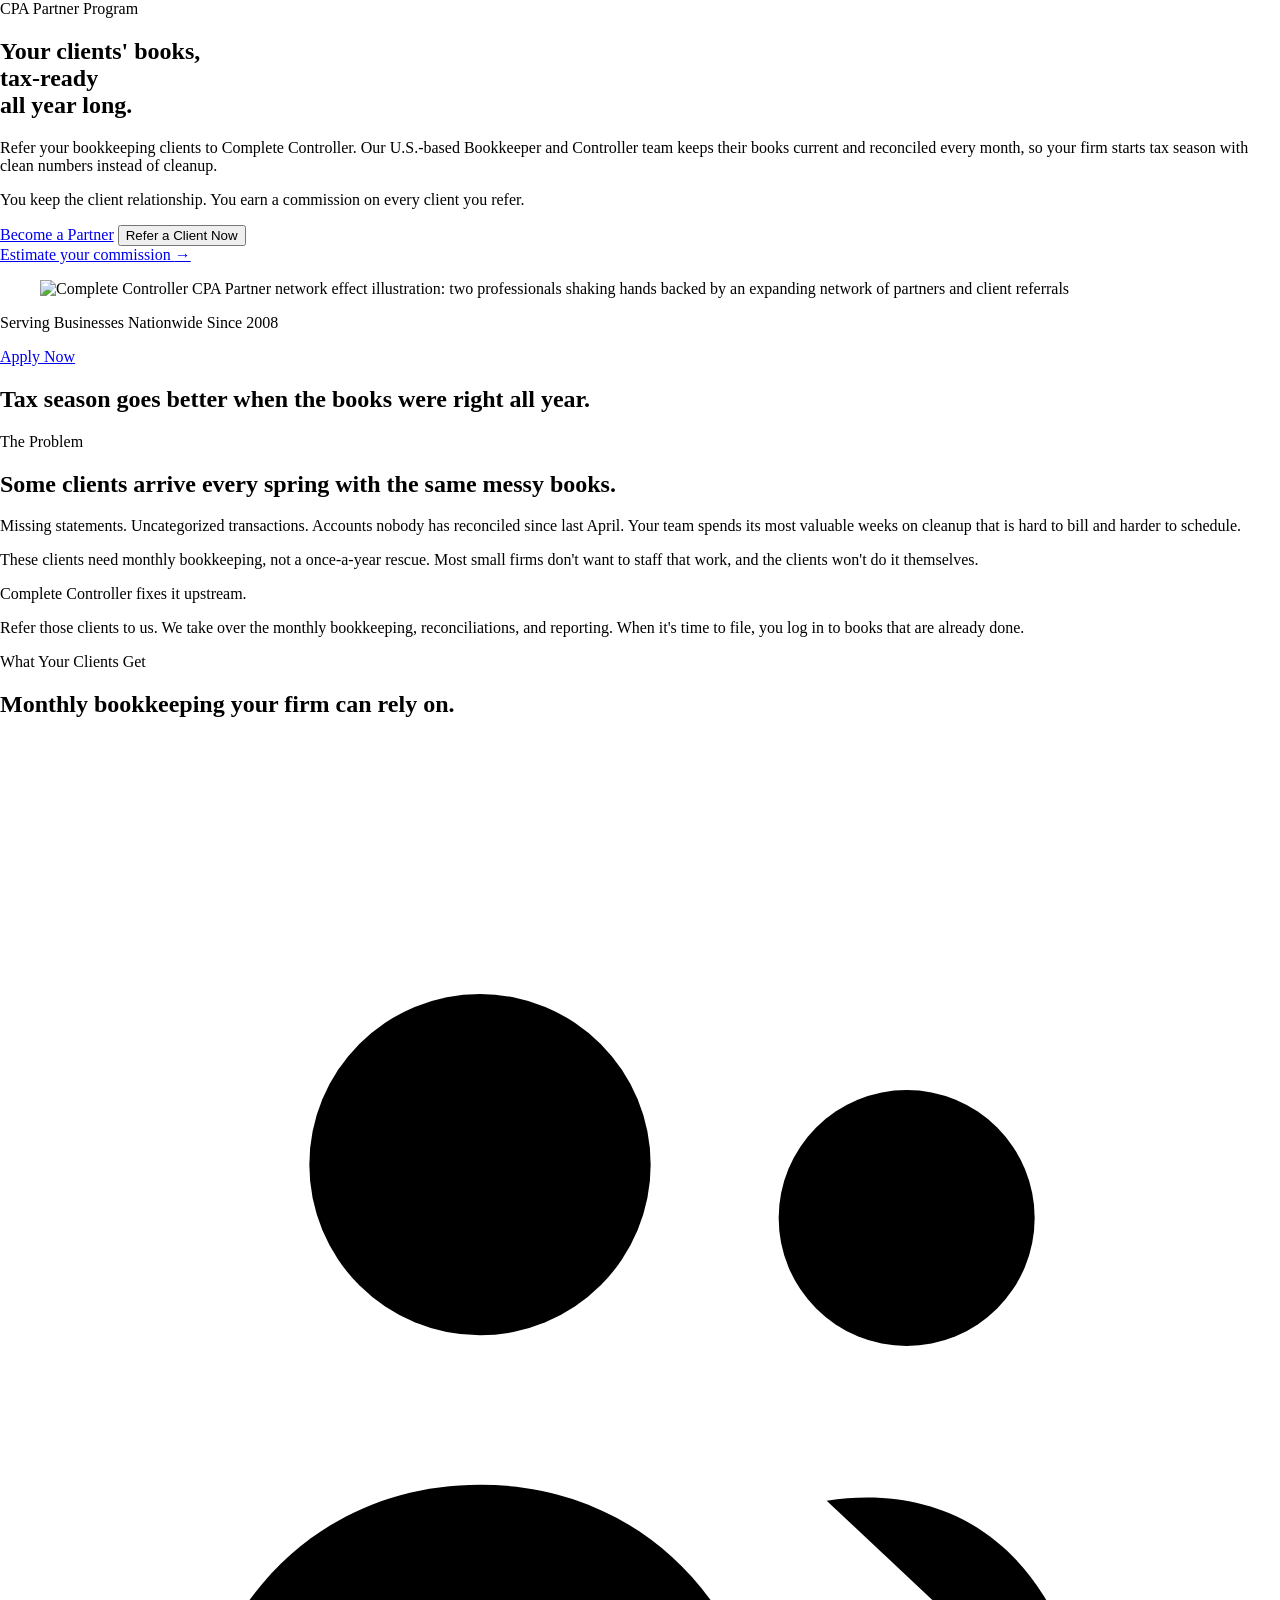
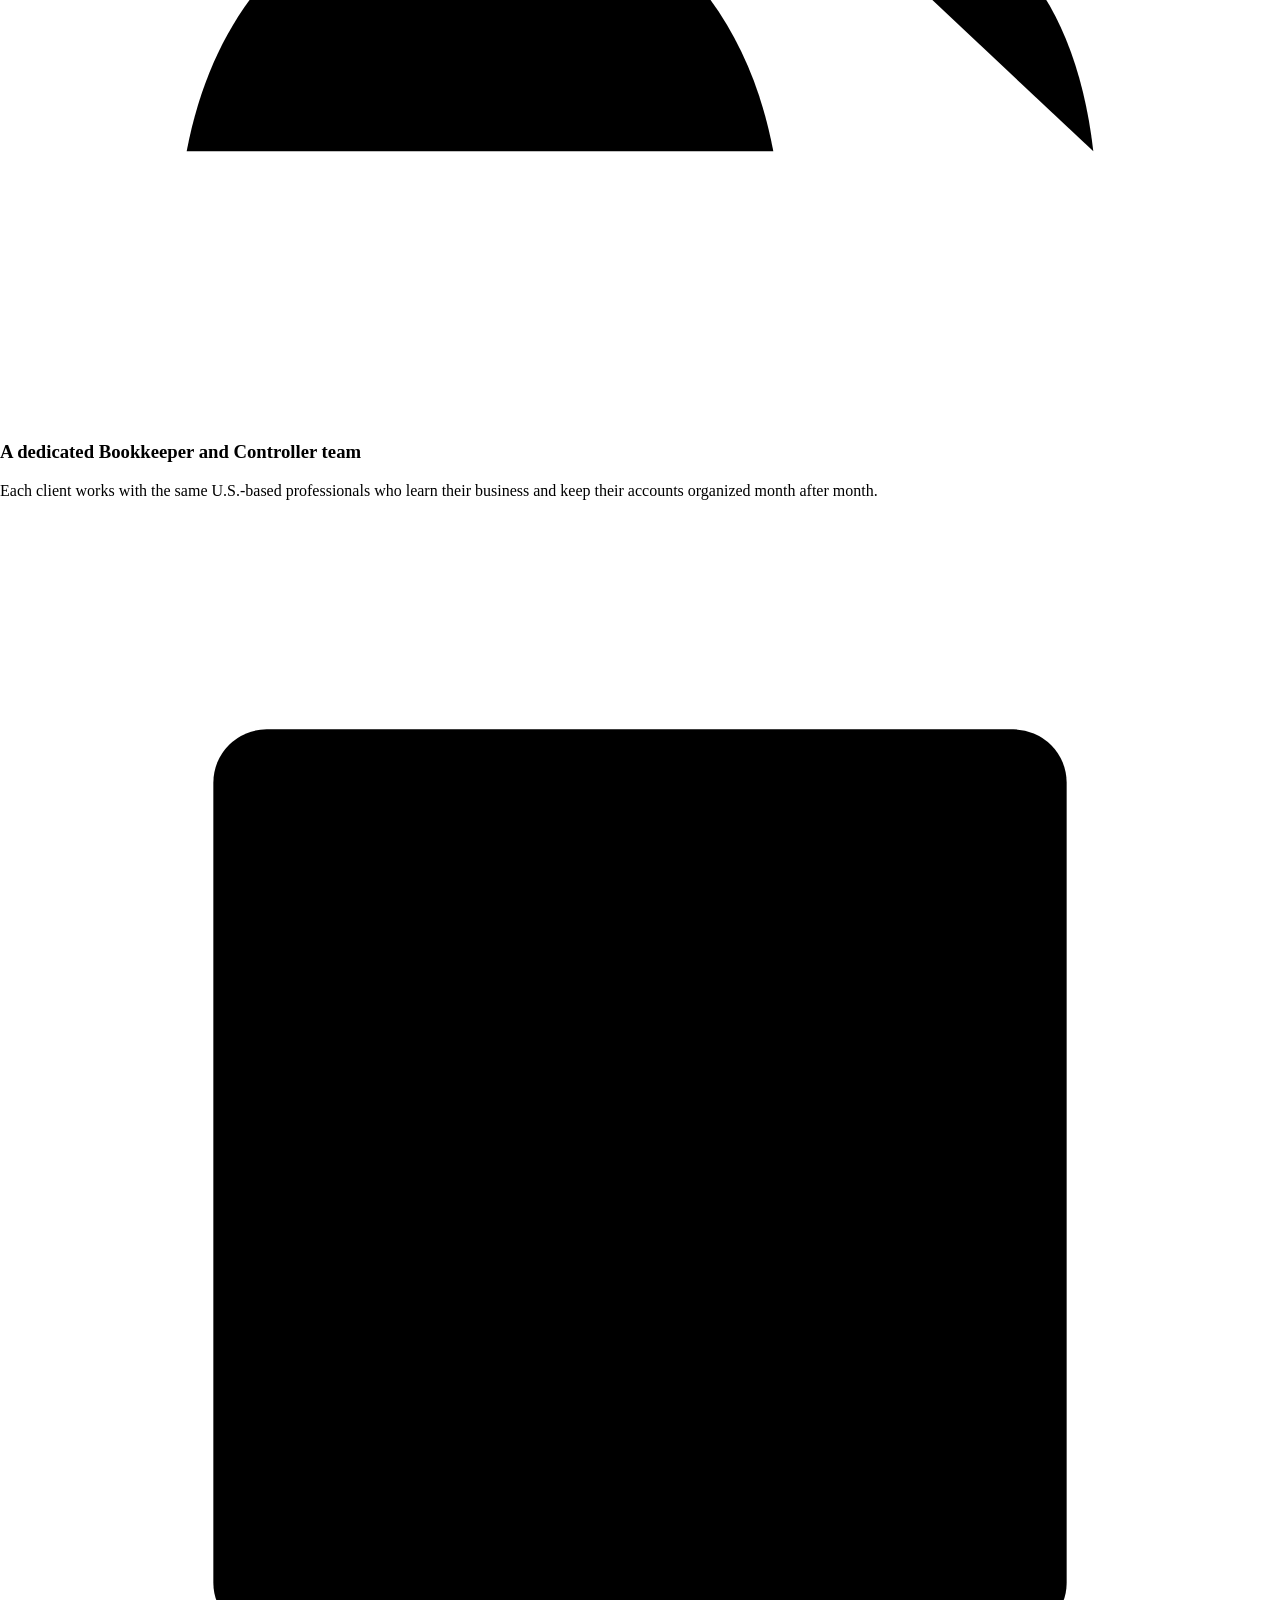
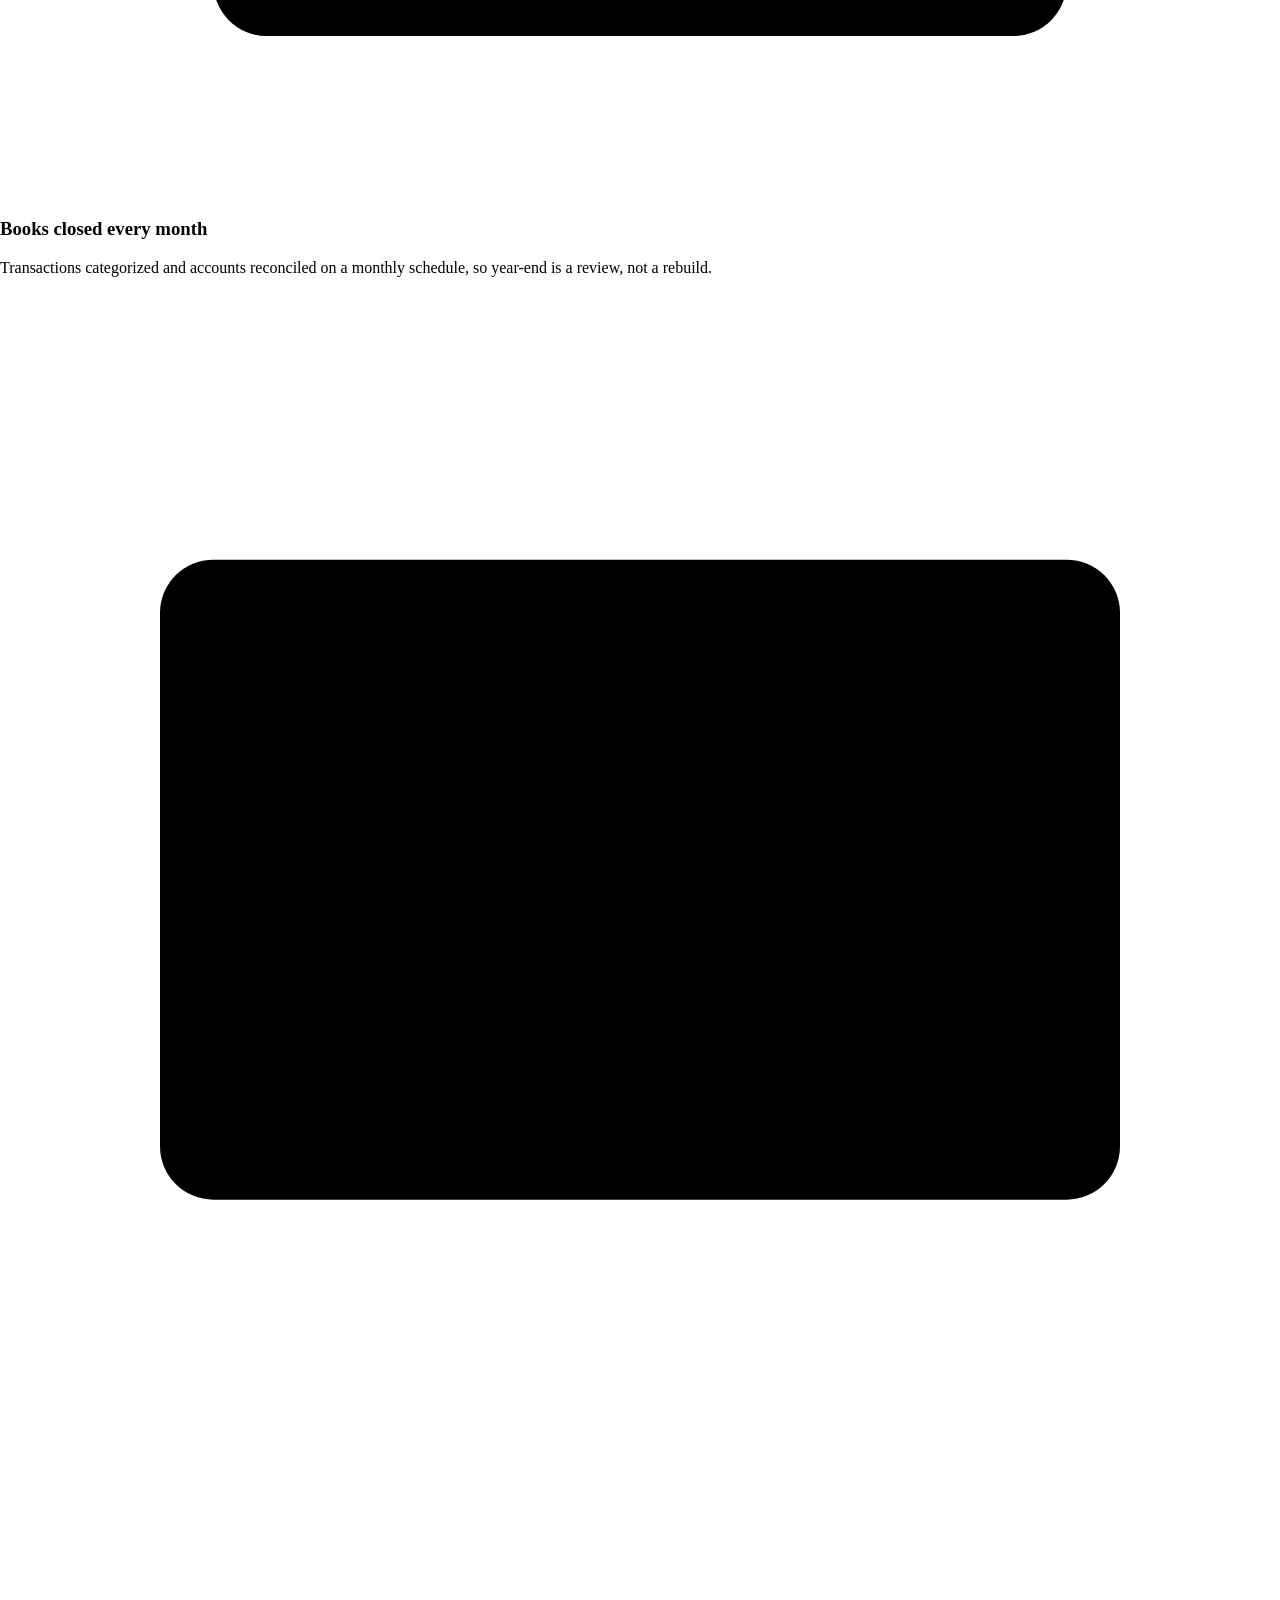
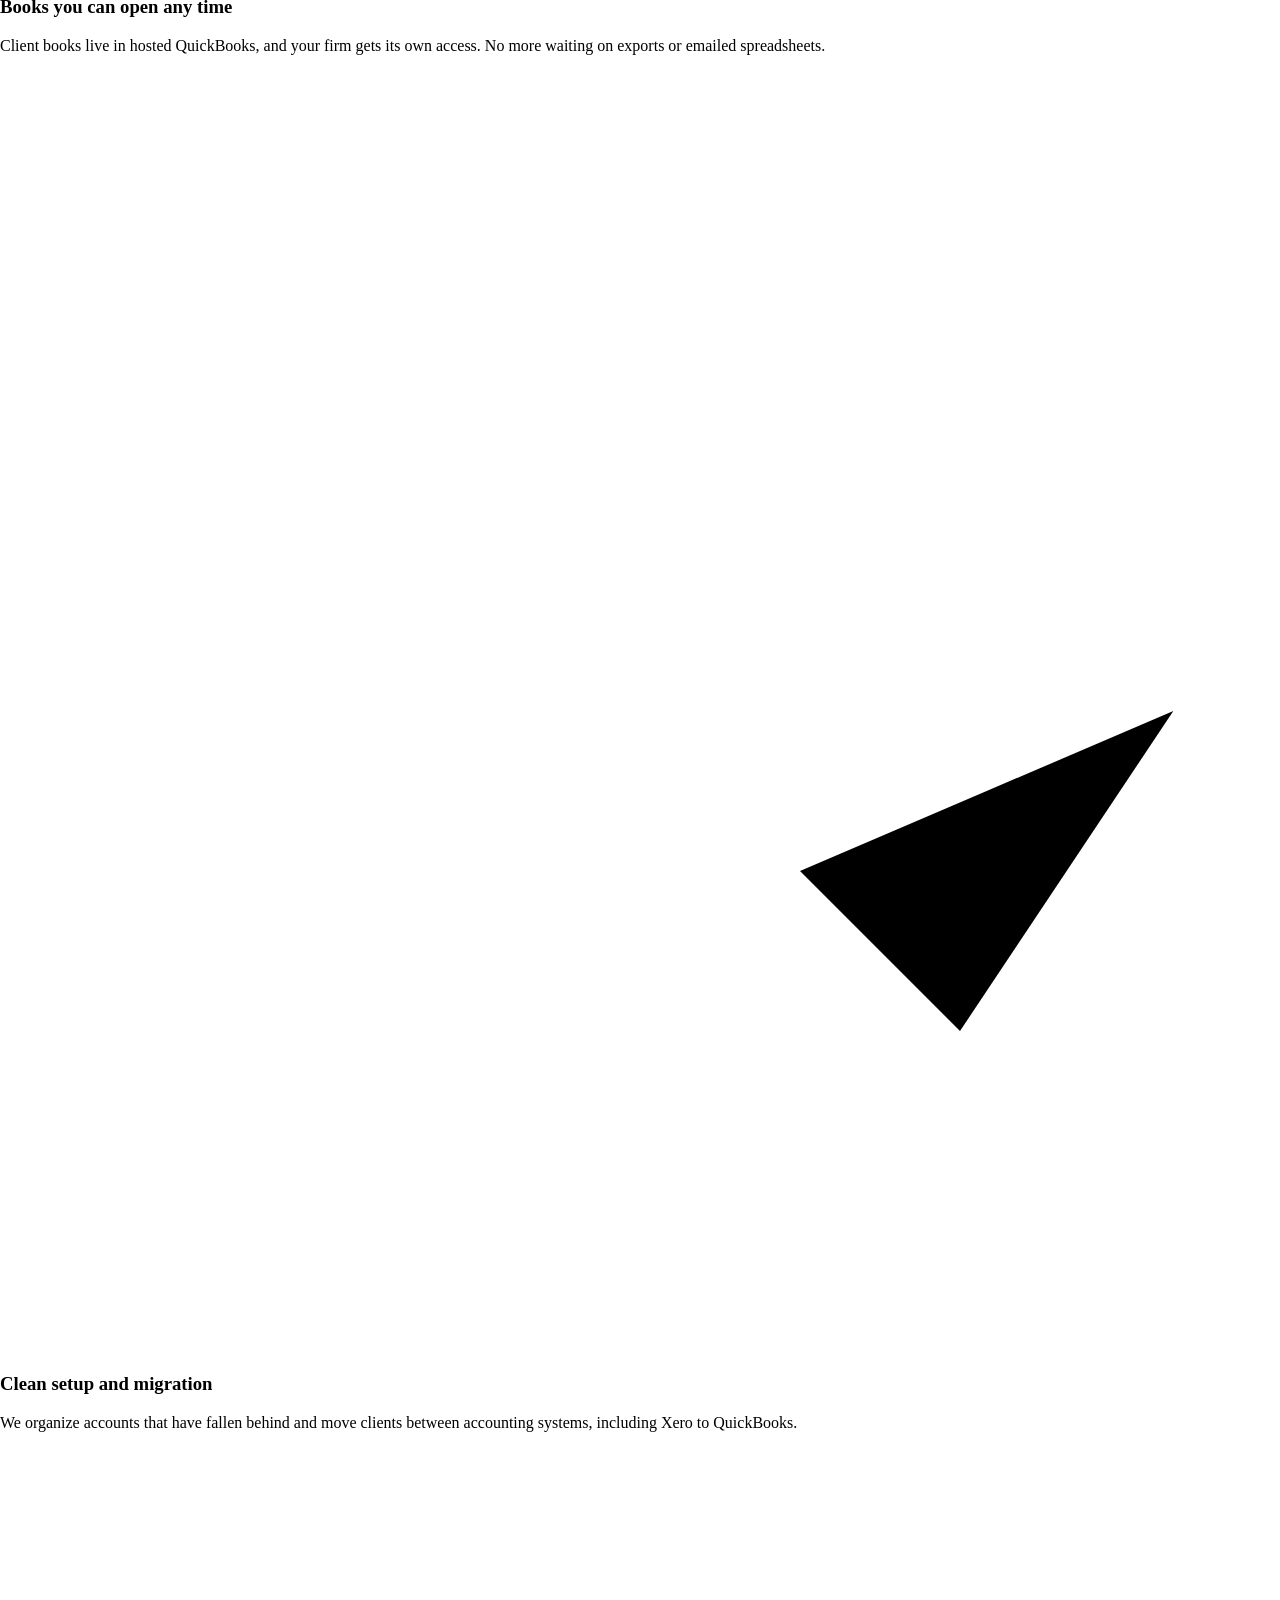
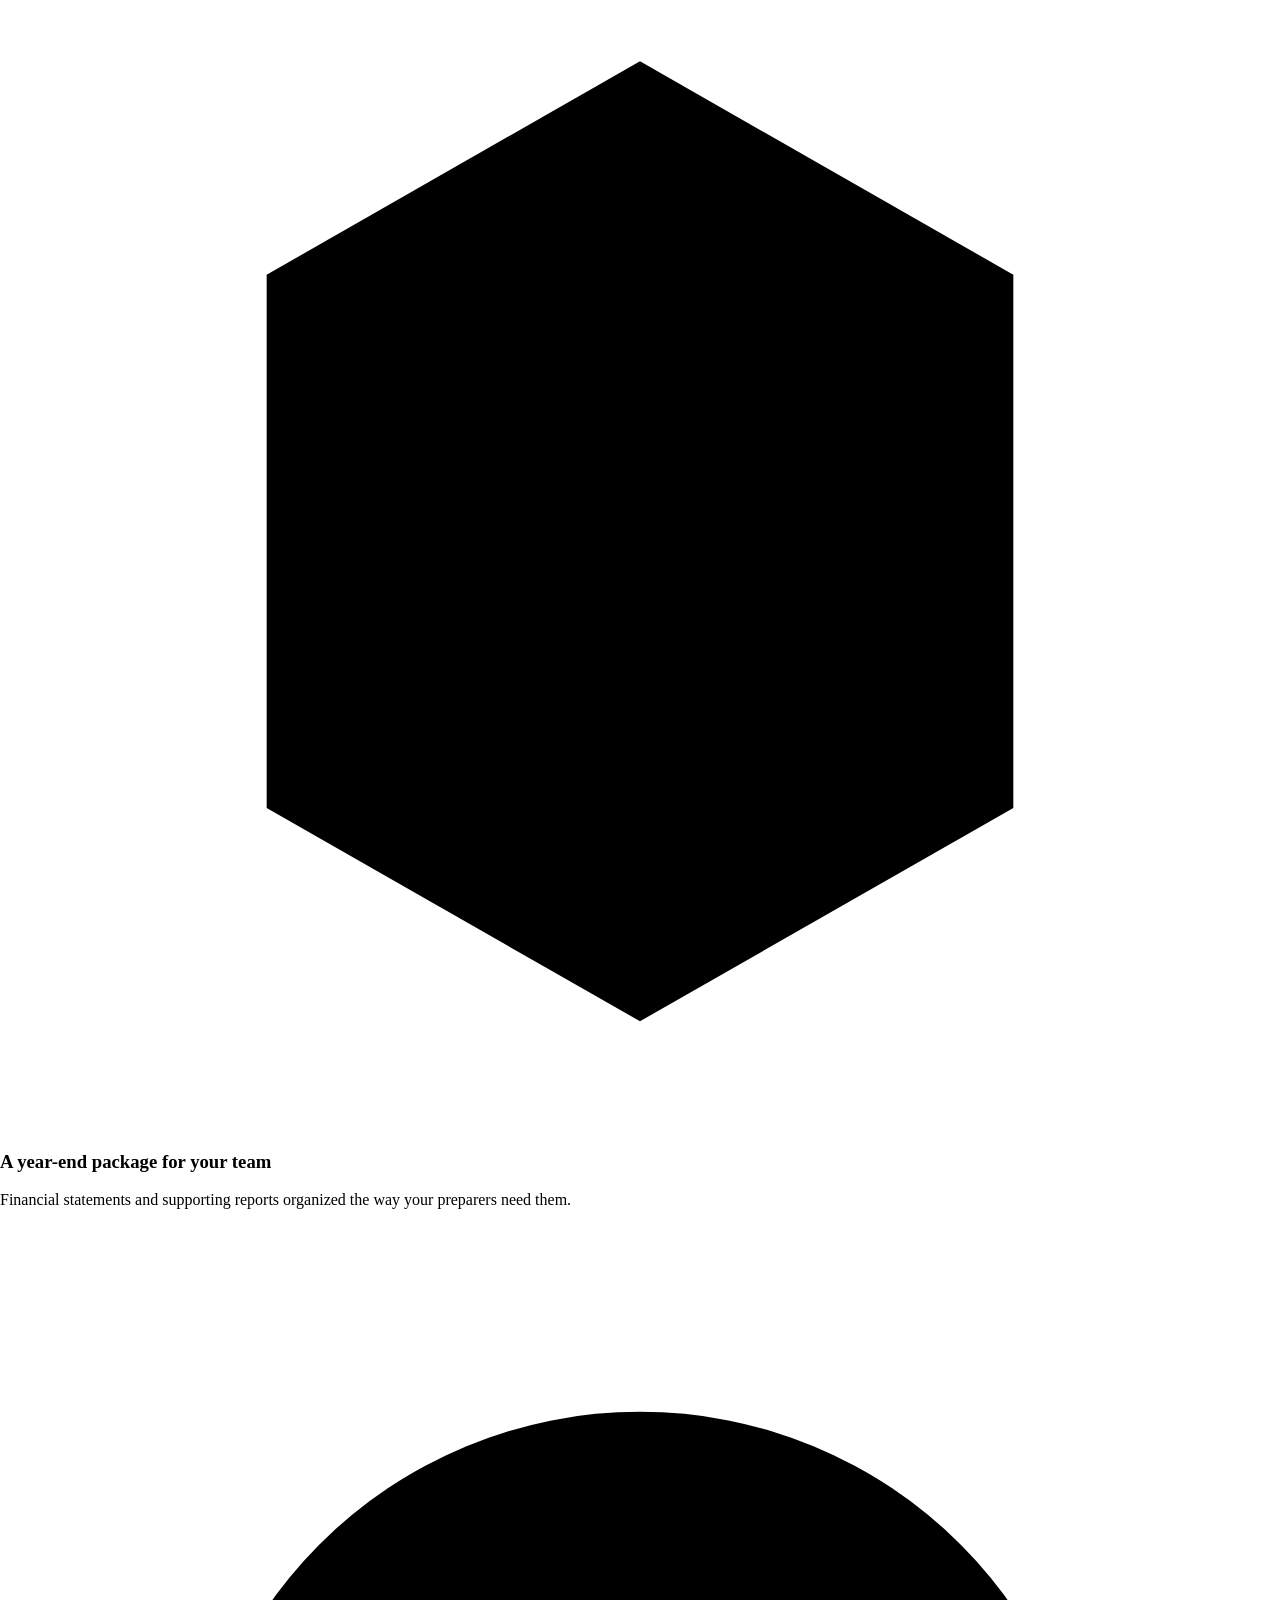
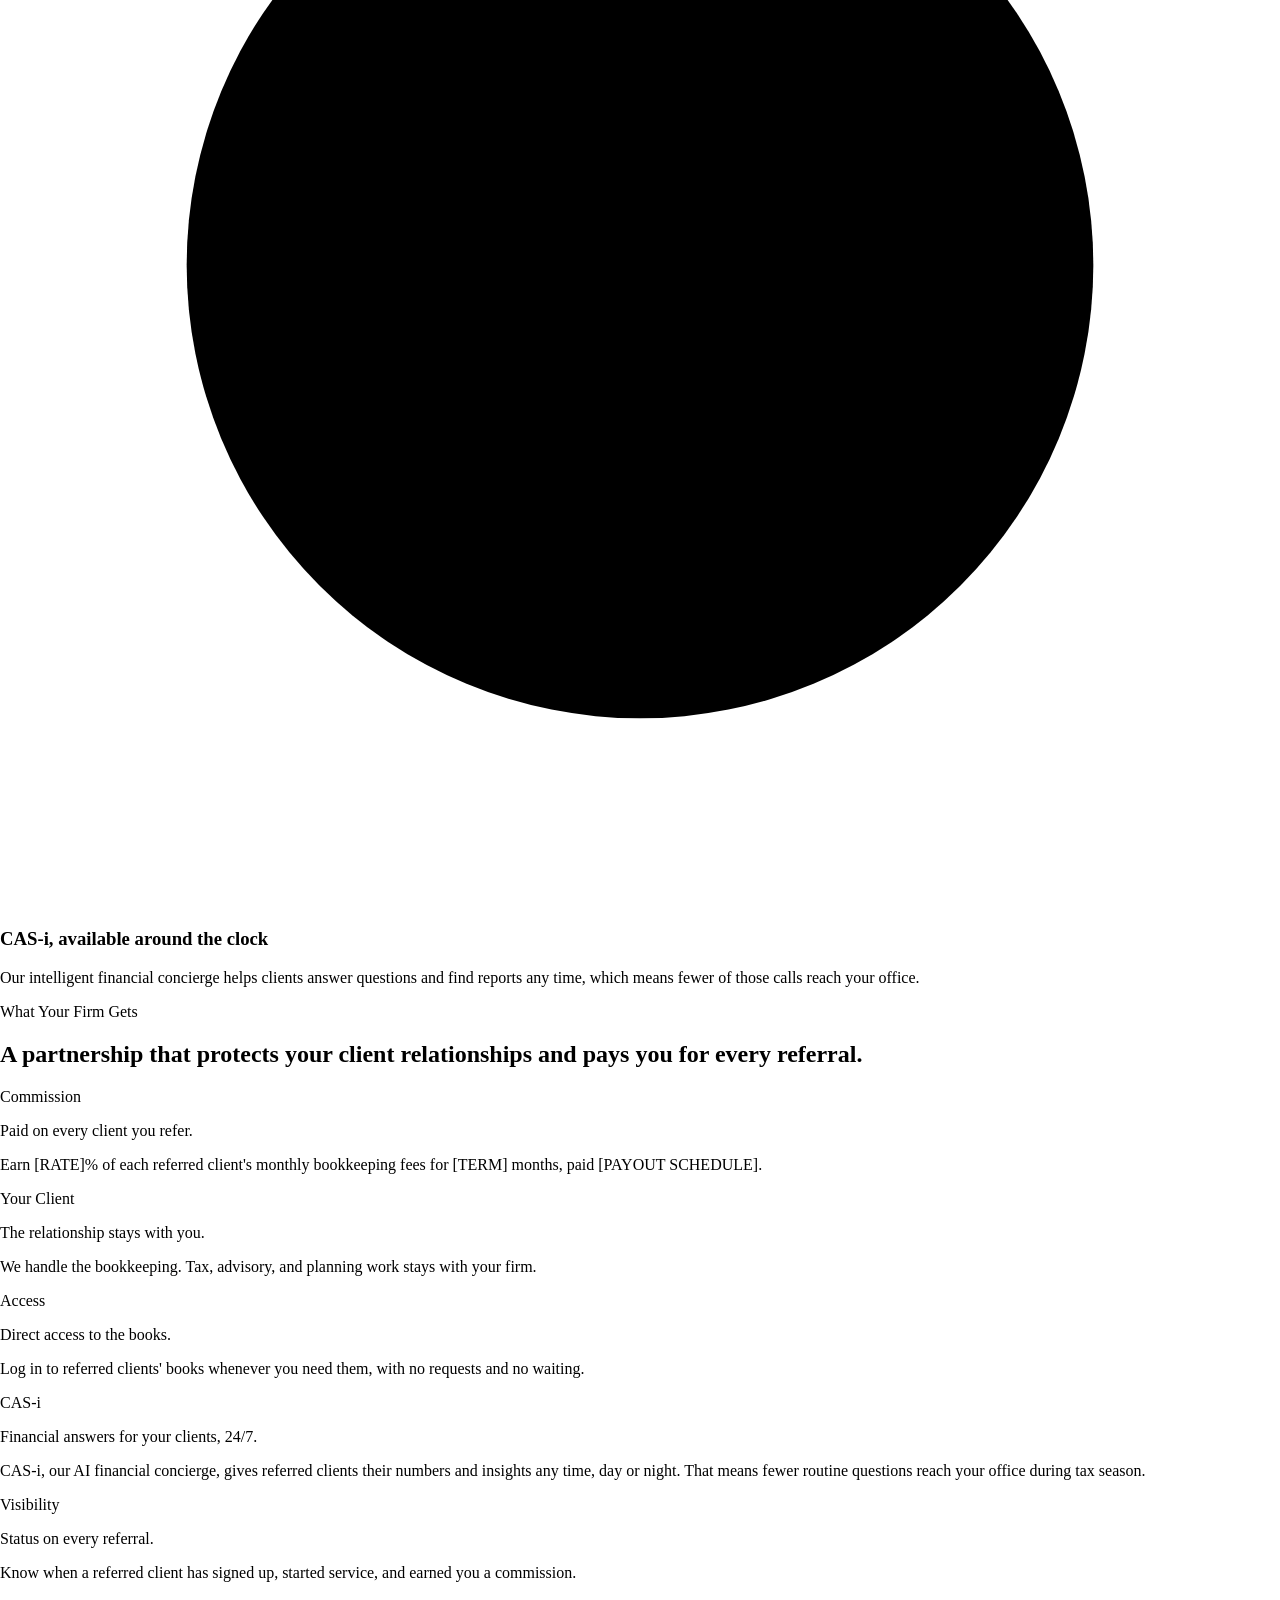
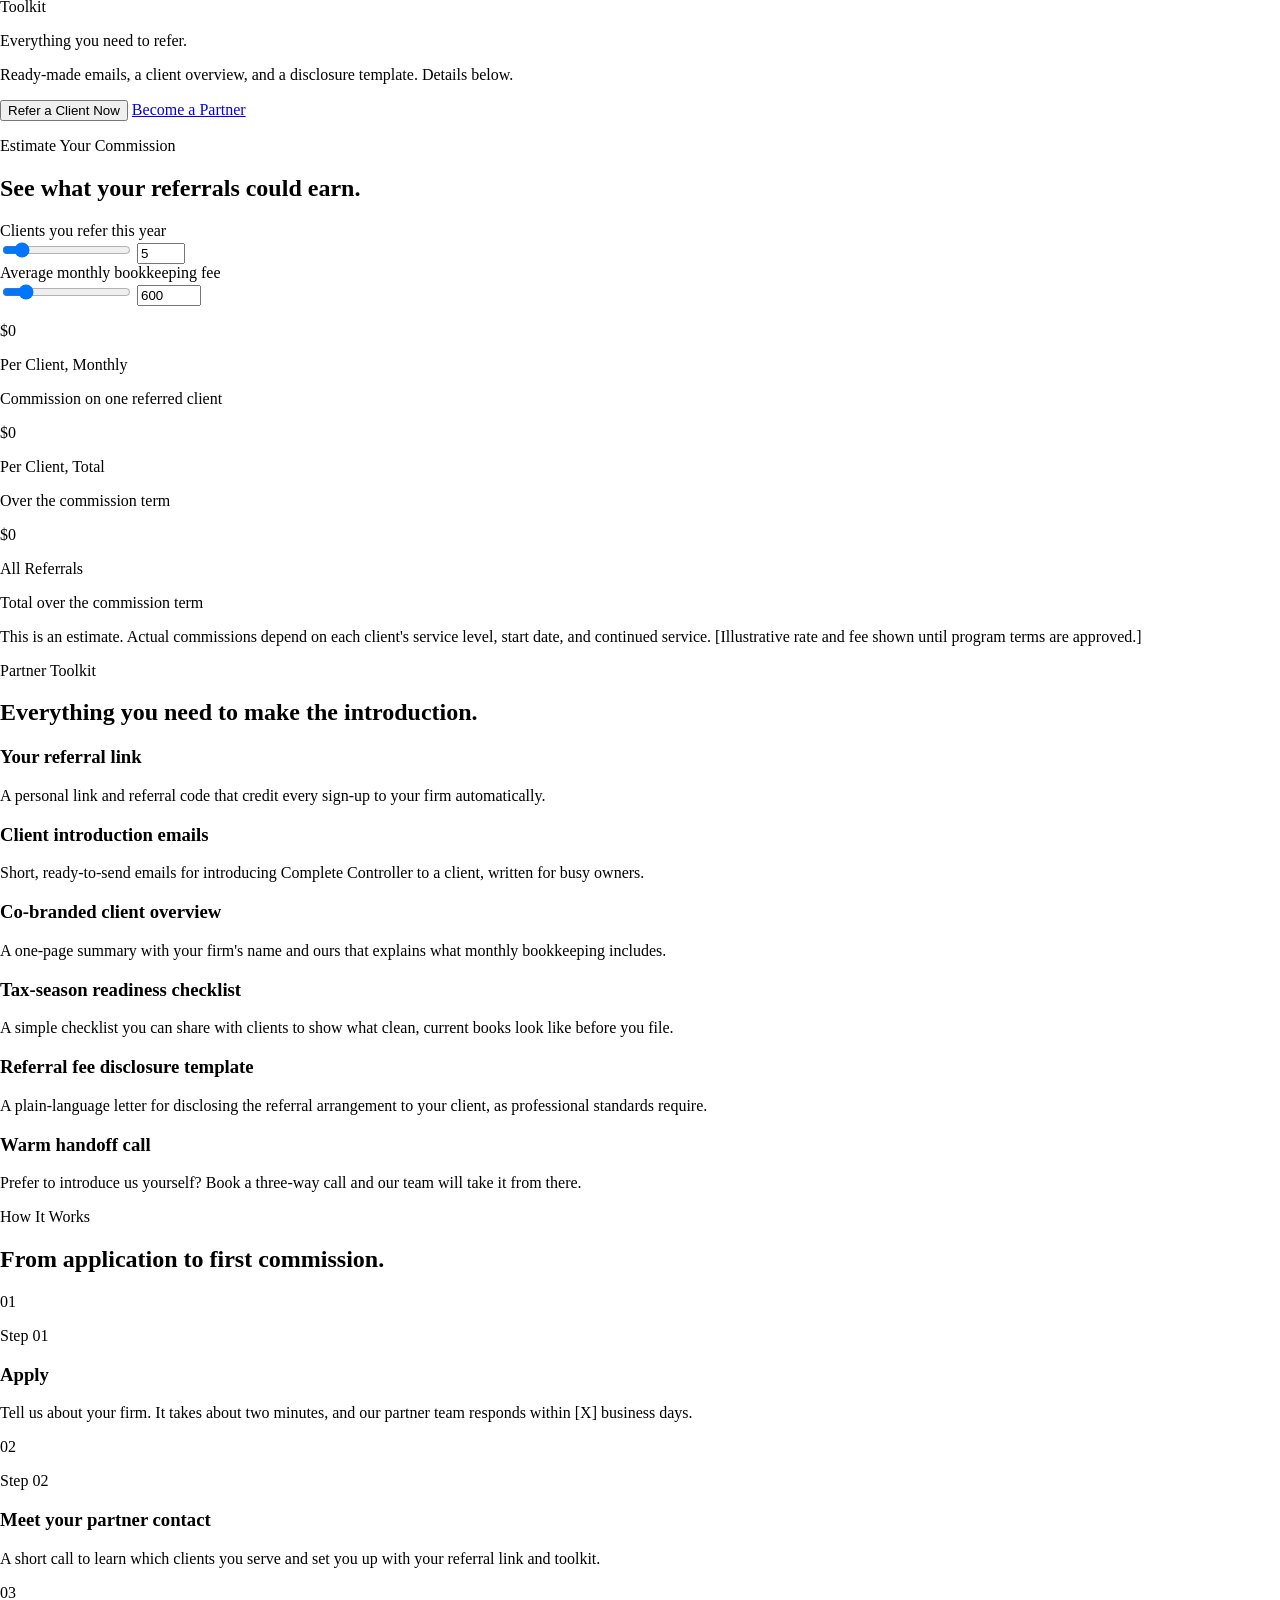
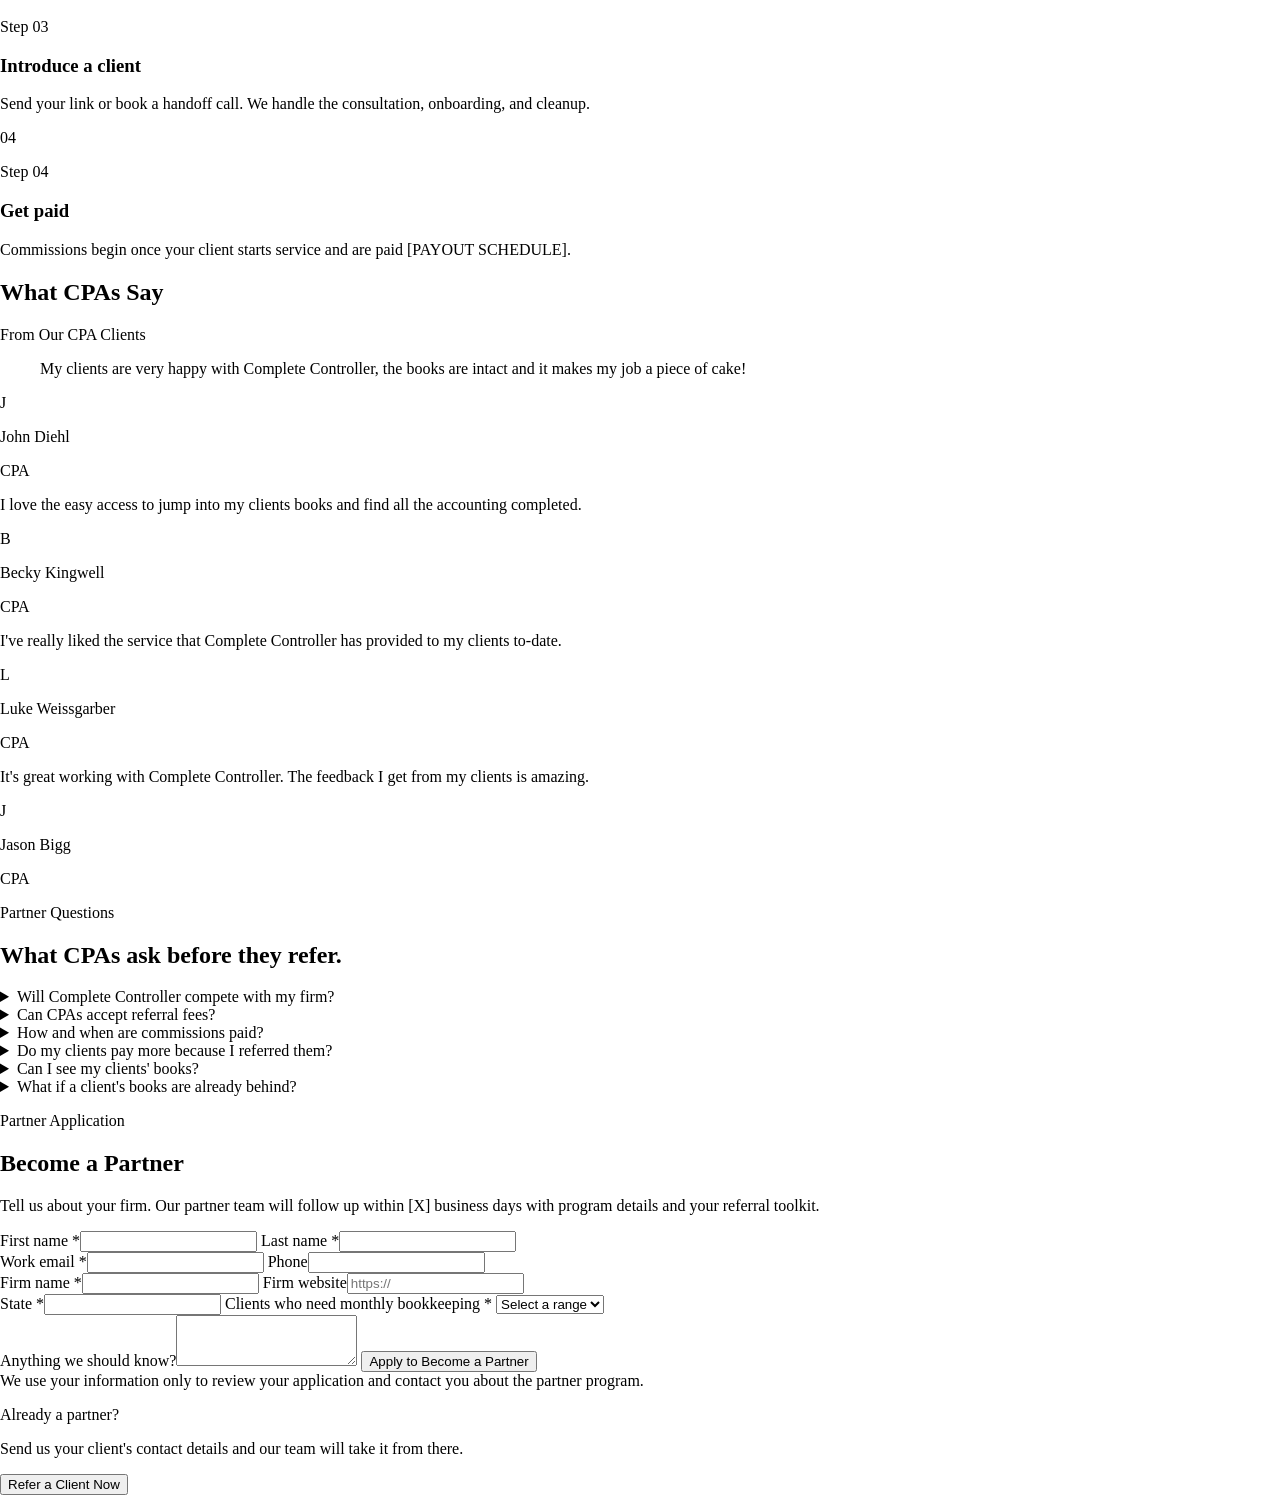
==== commit 08758d56: "Use root asset paths and page-only font names in HTML export Stephen found two issues in staging: - " ====
--- a/html/index.html
+++ b/html/index.html
@@ -5,7 +5,7 @@
 <meta name="viewport" content="width=device-width, initial-scale=1">
 <title>CPA Partners | Complete Controller</title>
 <meta name="description" content="Complete Controller — CPA Partners.">
-<link rel="stylesheet" href="assets/css/cpa-partners.css">
+<link rel="stylesheet" href="/assets/css/cpa-partners.css">
 <style>body{margin:0}</style>
 </head>
 <body>
@@ -29,7 +29,7 @@
 </div>
 <a class="cc-link" href="#estimate">Estimate your commission <span aria-hidden="true">→</span></a>
 </div>
-<figure class="cc-hero__art"><img src="assets/images/cpa-partners-industry-cpa-partners.svg" alt="Complete Controller CPA Partner network effect illustration: two professionals shaking hands backed by an expanding network of partners and client referrals" width="480" height="400"/></figure>
+<figure class="cc-hero__art"><img src="/assets/images/cpa-partners-industry-cpa-partners.svg" alt="Complete Controller CPA Partner network effect illustration: two professionals shaking hands backed by an expanding network of partners and client referrals" width="480" height="400"/></figure>
 </div>
 </div>
 
@@ -854,7 +854,7 @@
 
 </div>
 </main>
-<script src="assets/js/cpa-partners.js" defer></script>
-<script src="assets/js/cpa-partners-calculator.js" defer></script>
+<script src="/assets/js/cpa-partners.js" defer></script>
+<script src="/assets/js/cpa-partners-calculator.js" defer></script>
 </body>
 </html>
